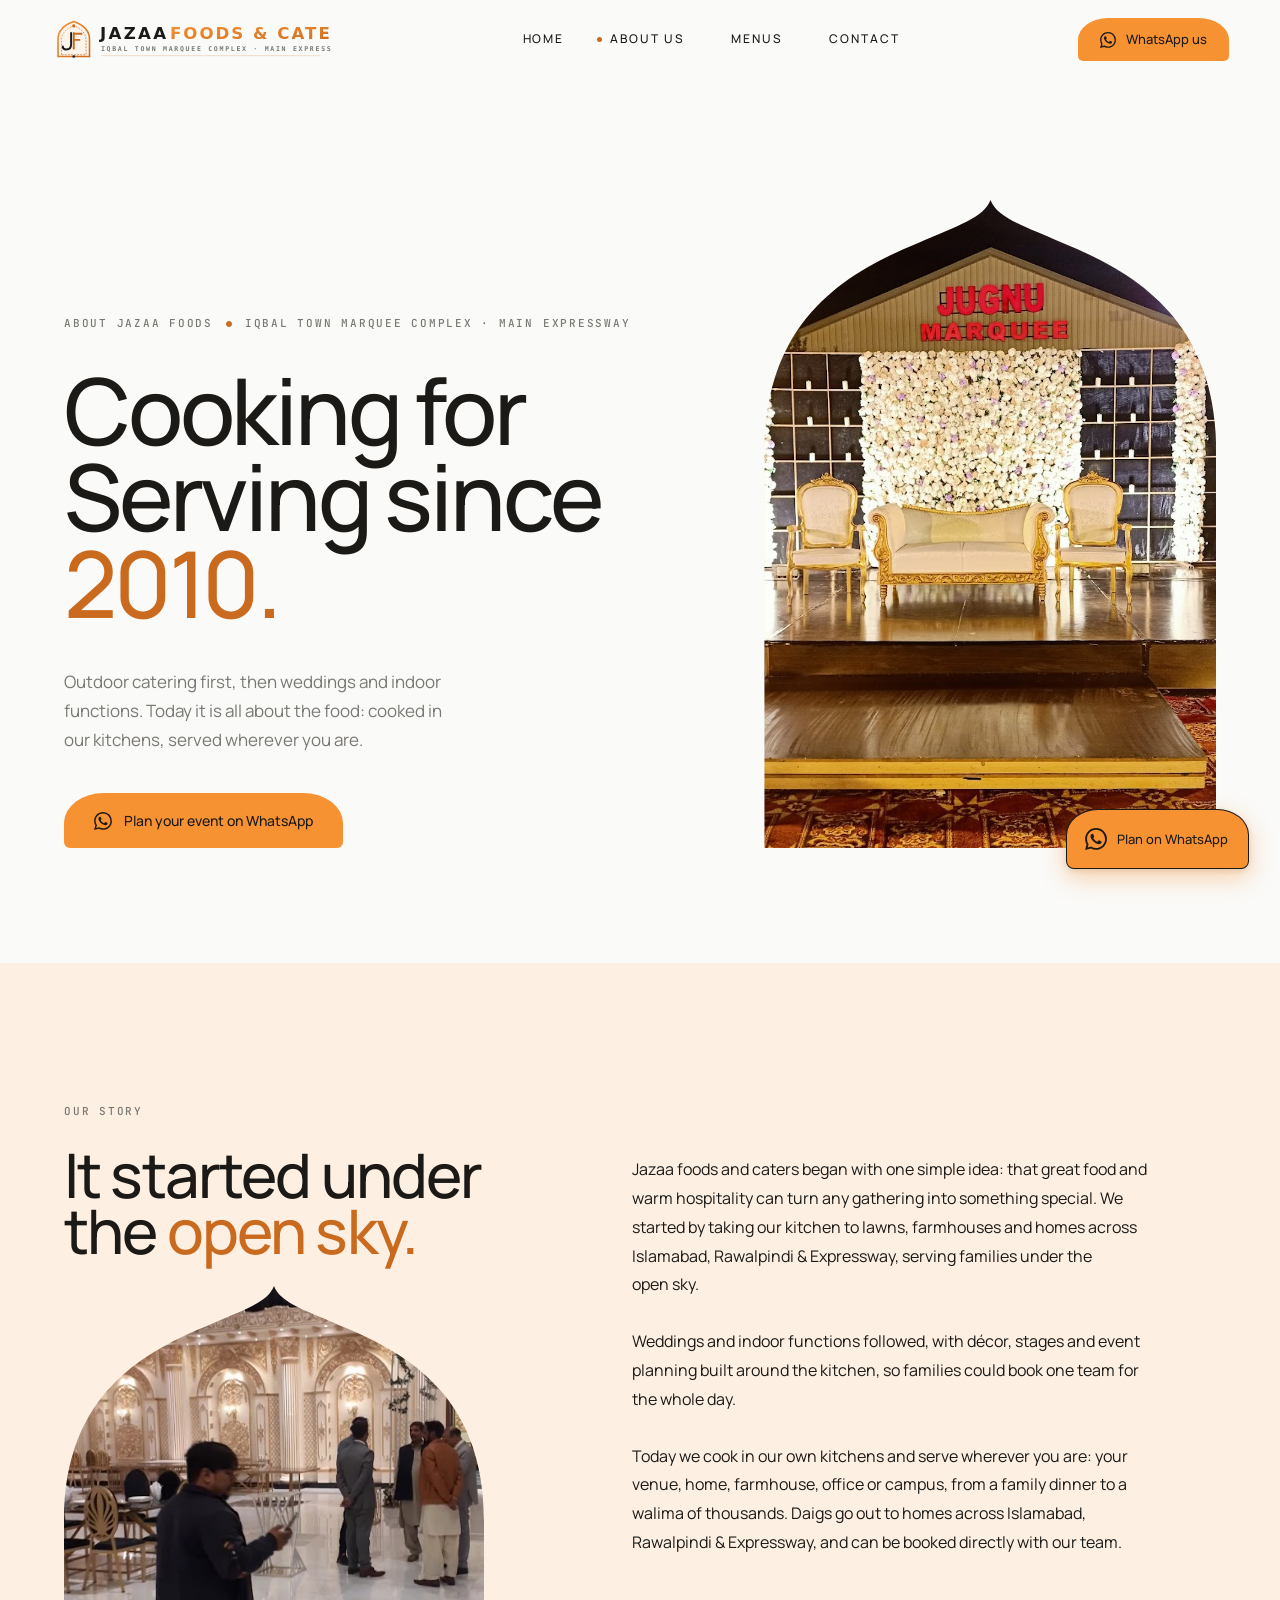
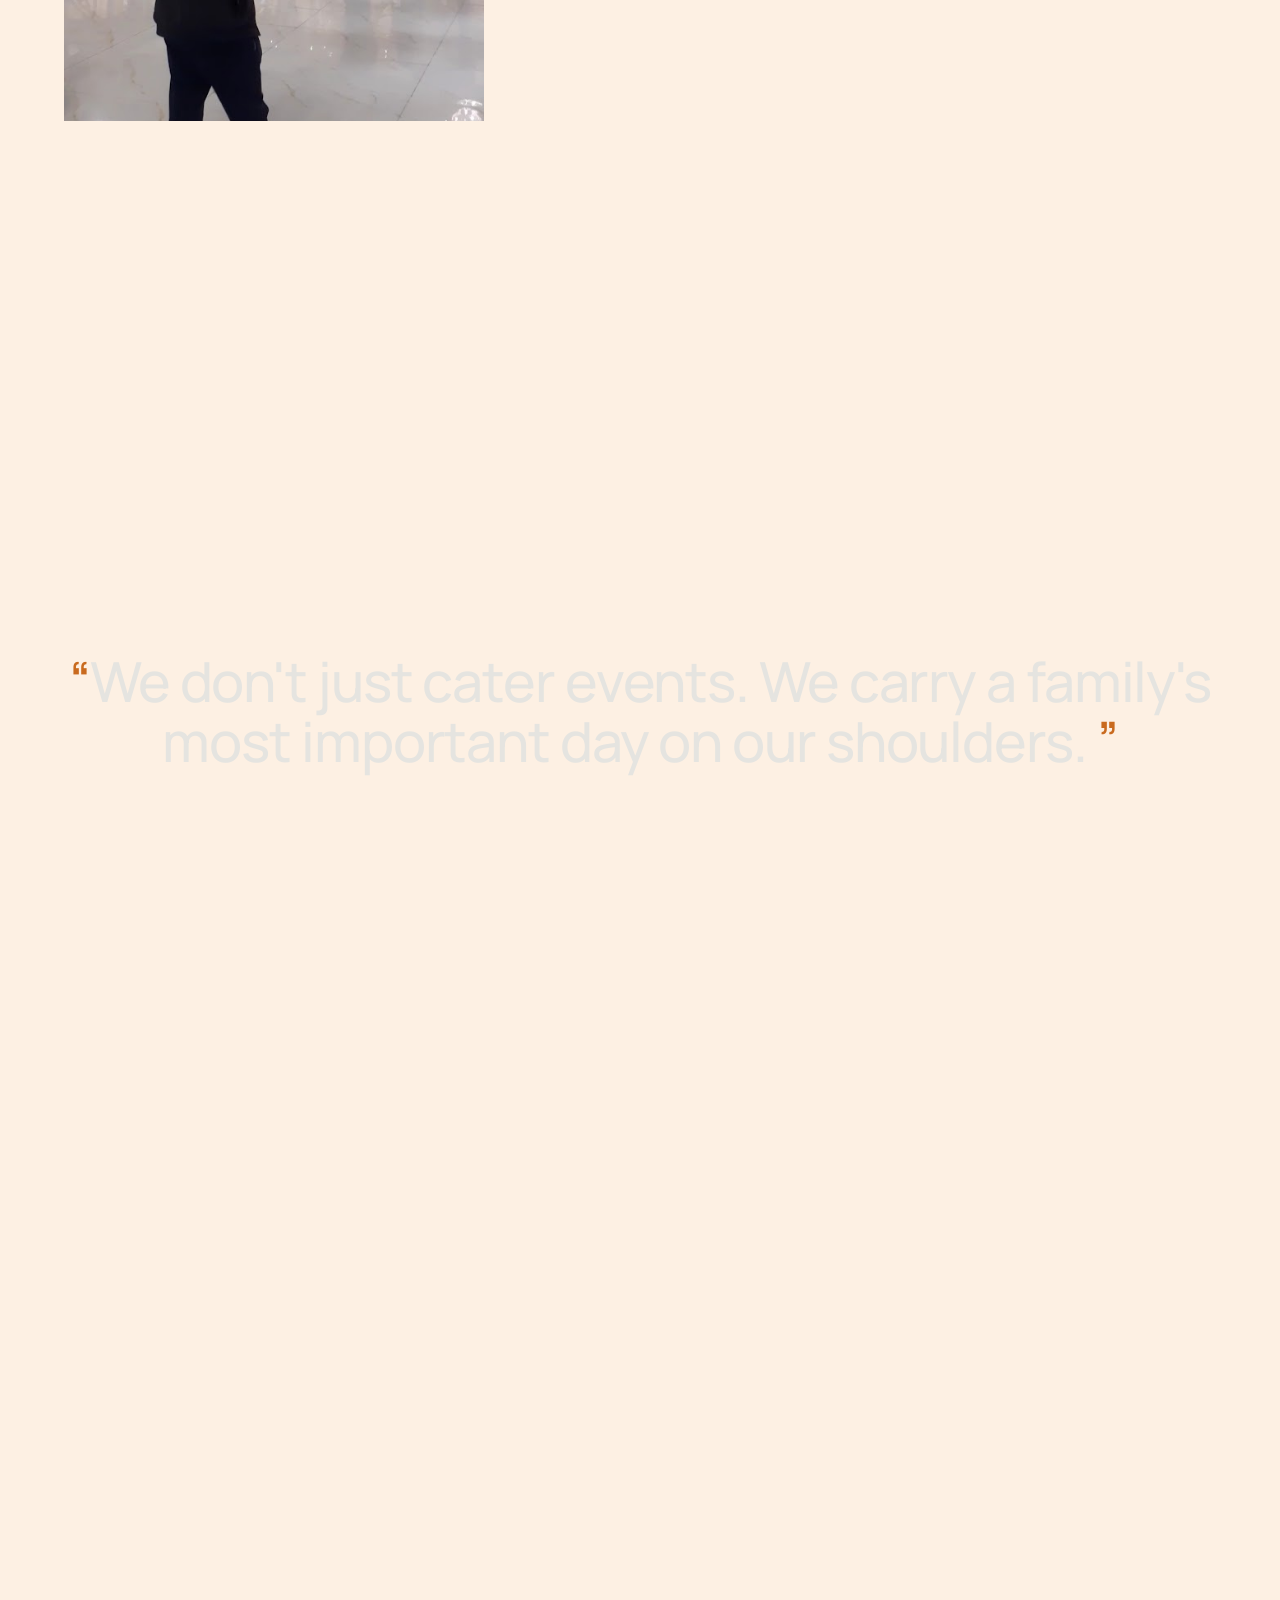
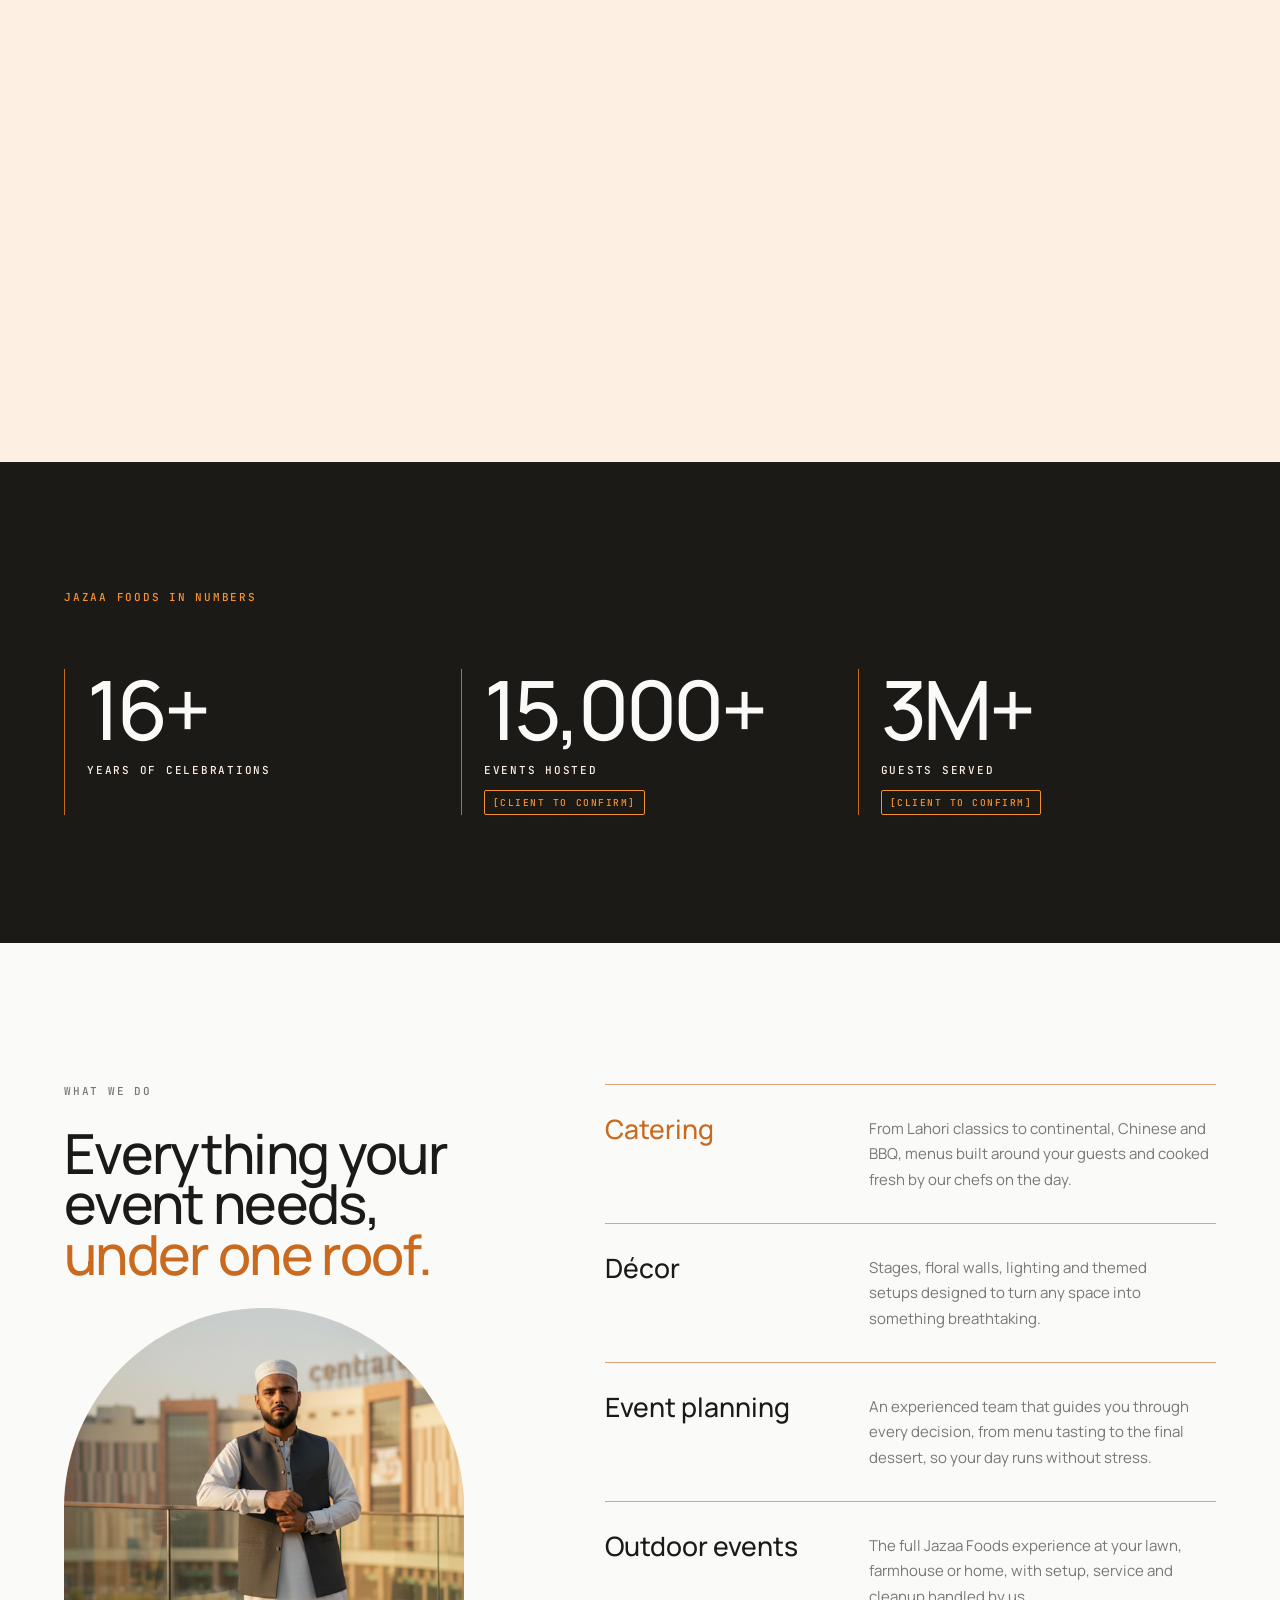
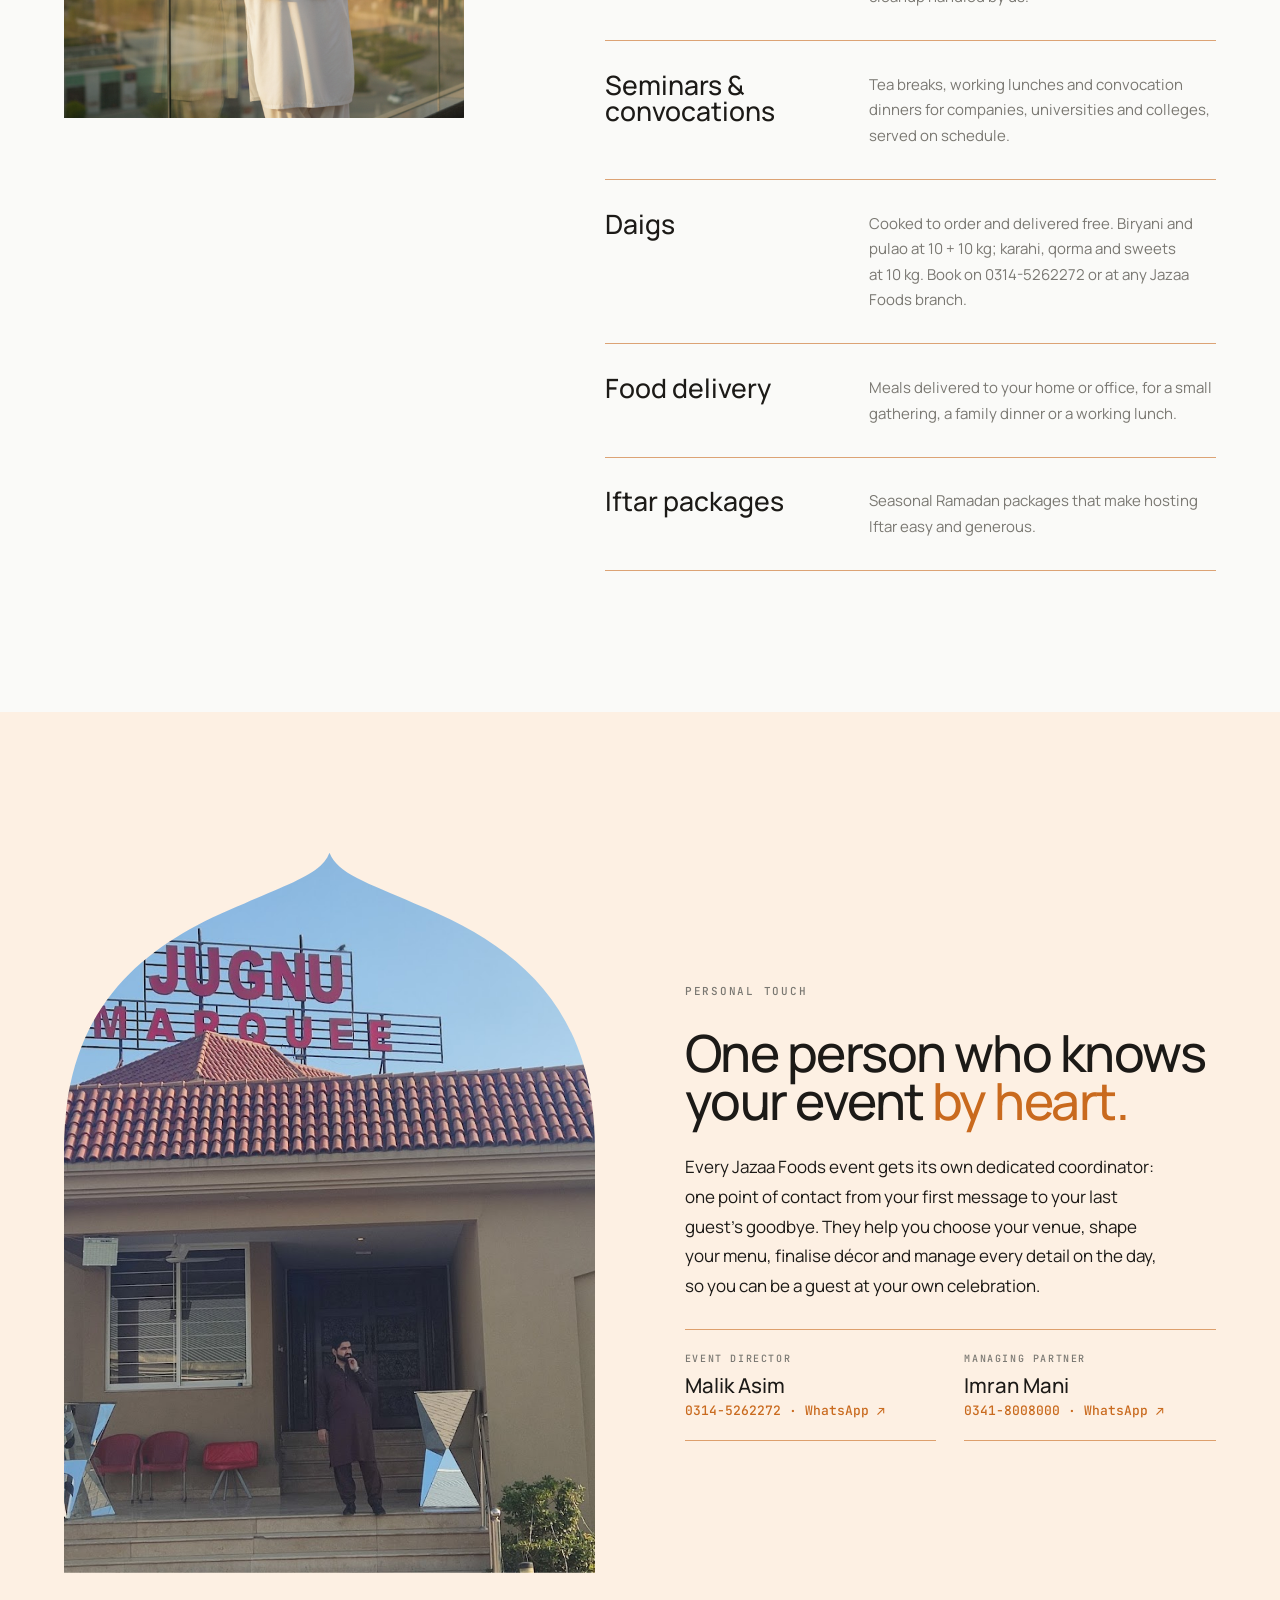
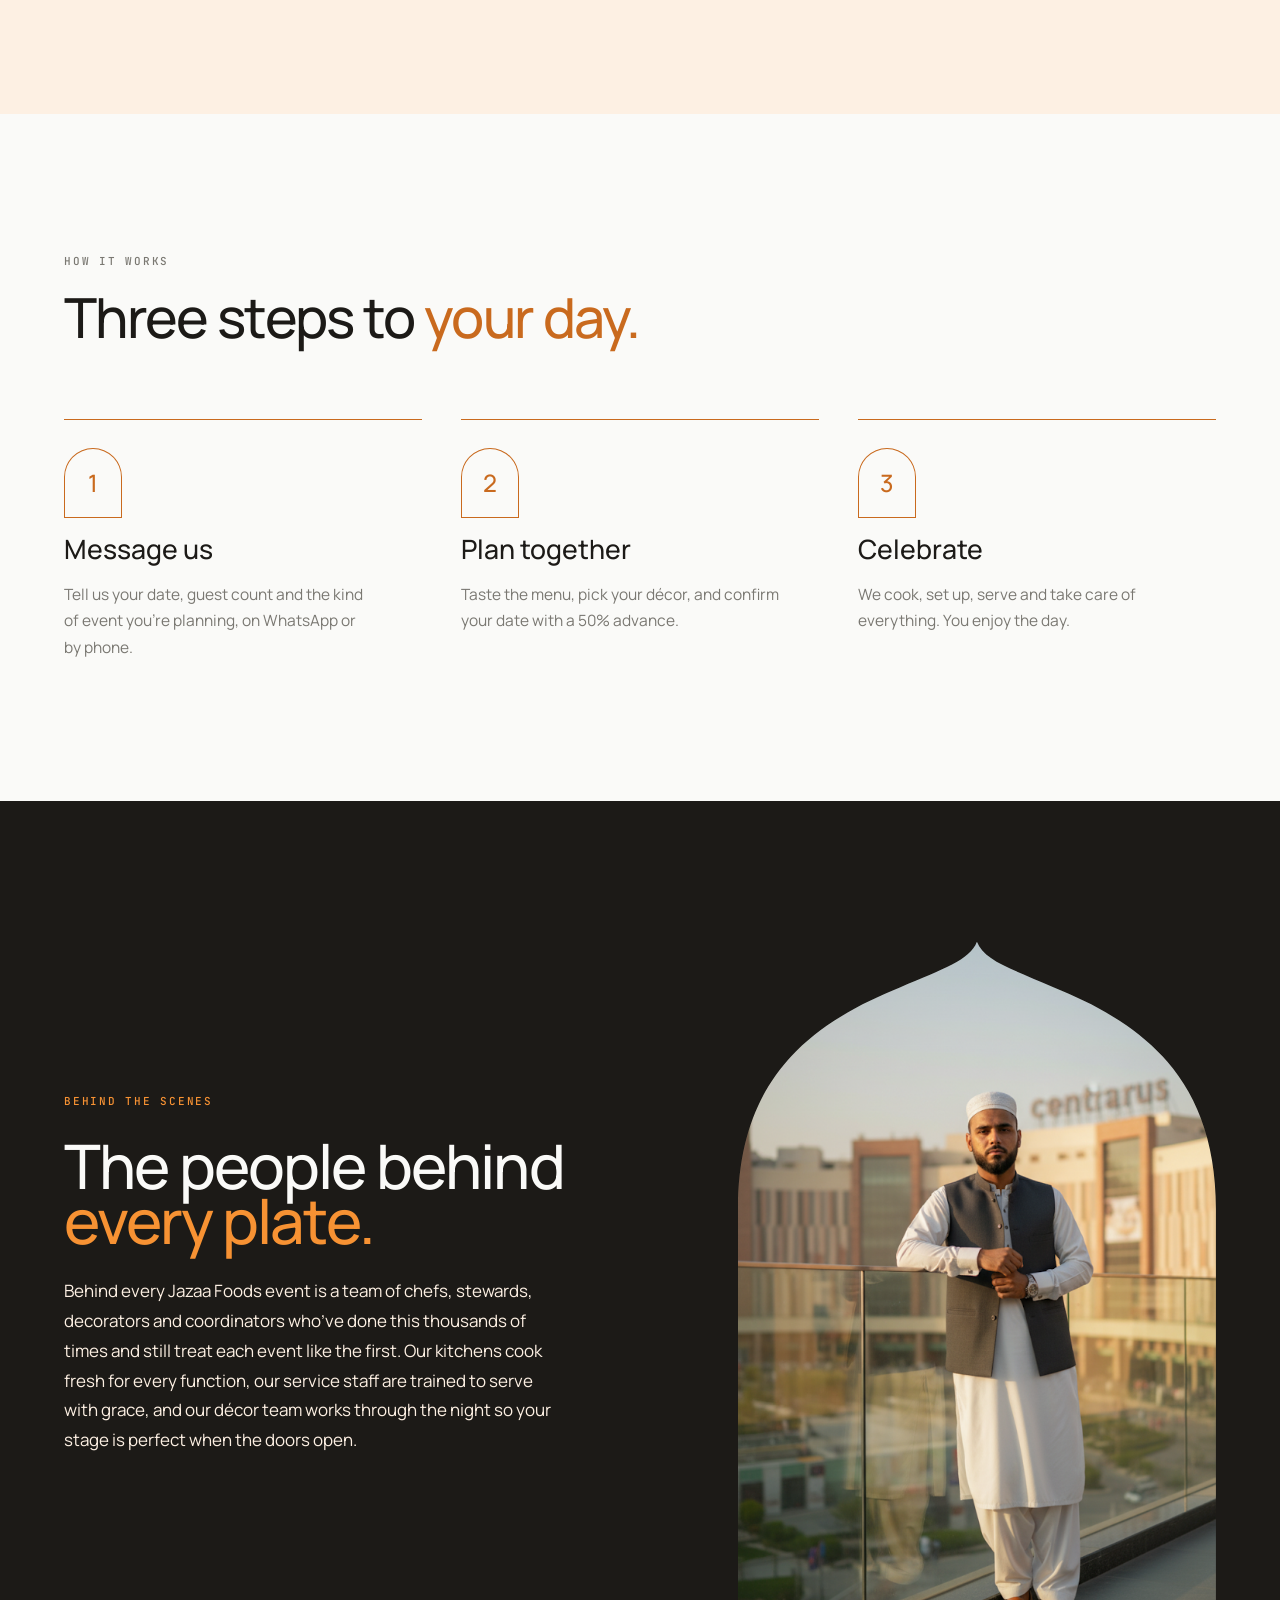
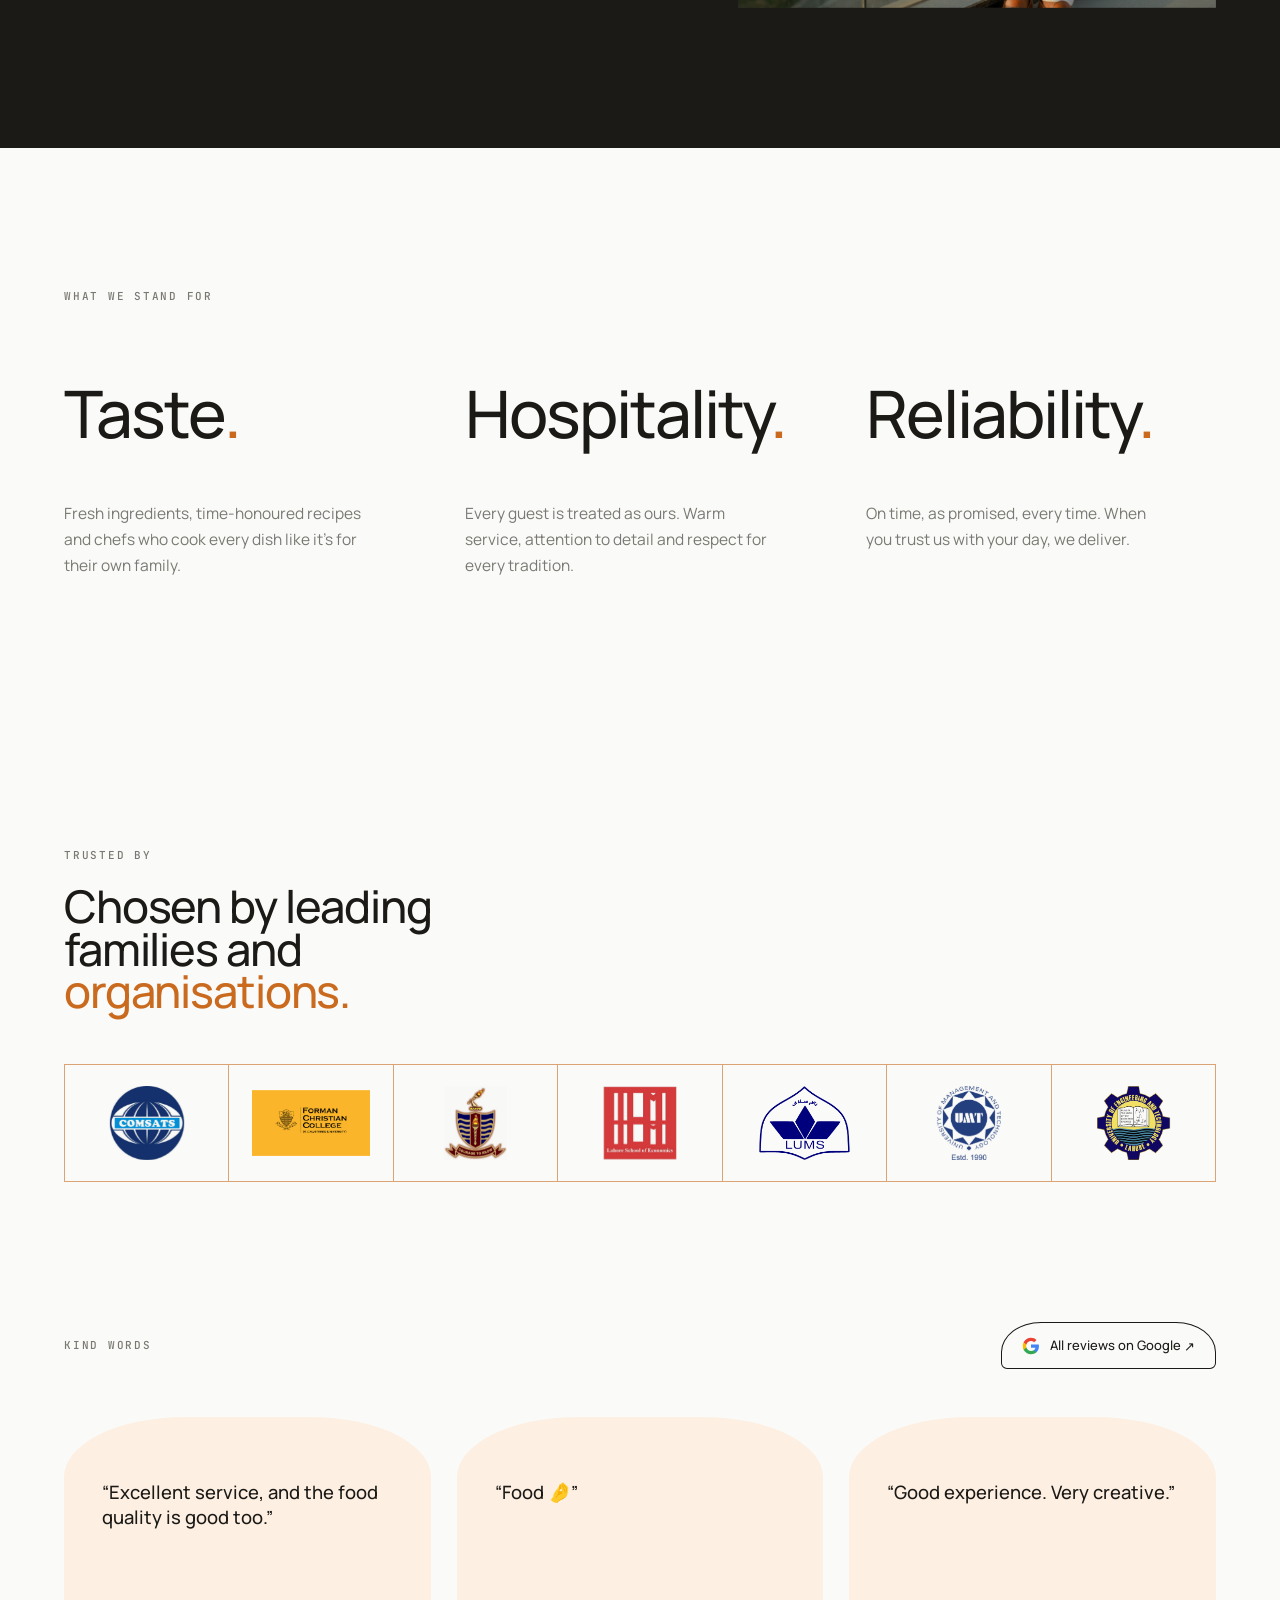
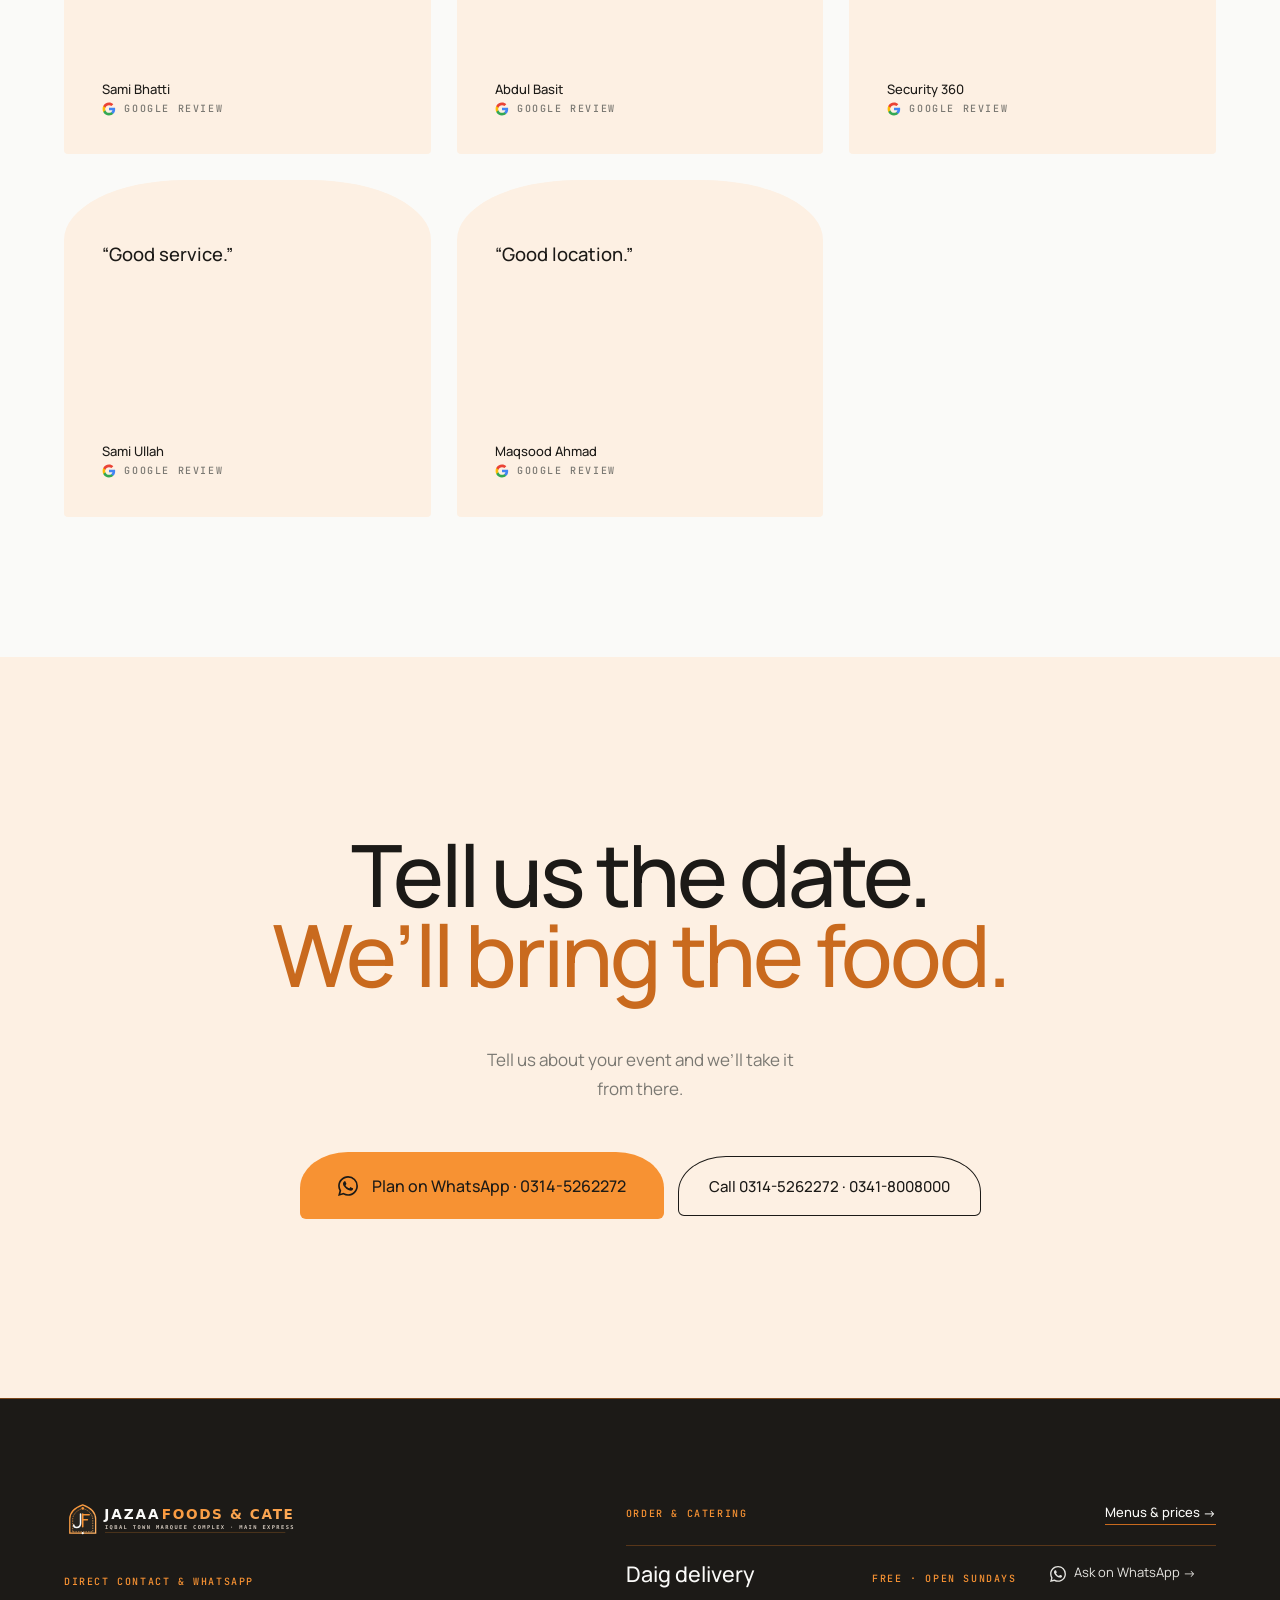
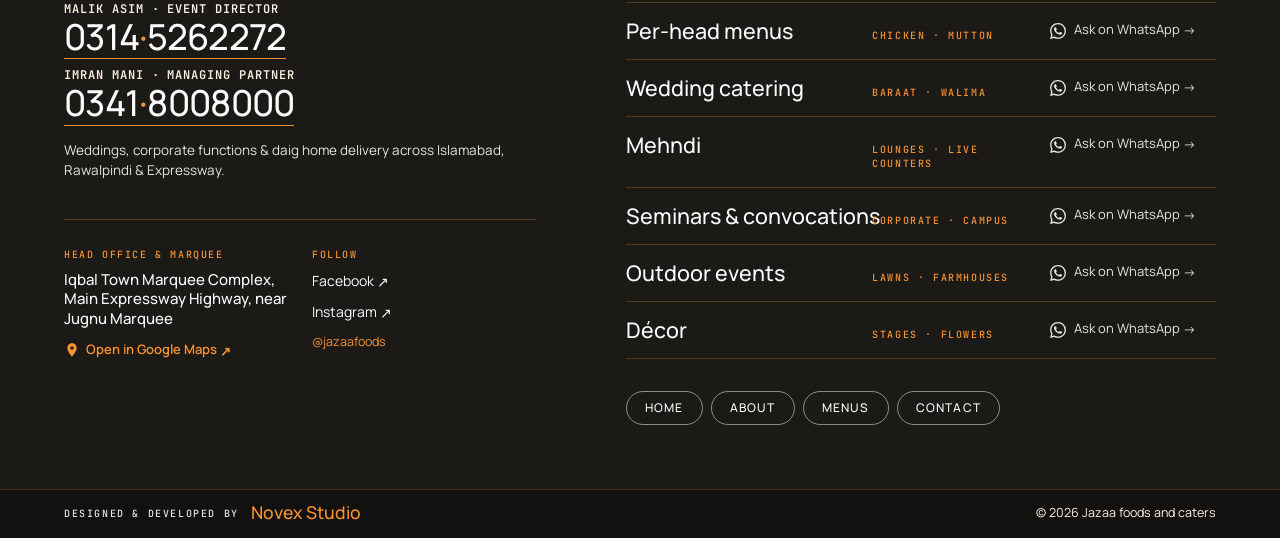
==== about.html @ a8f18c78 "Initial commit: Jazaa foods and caters website" ====
<!DOCTYPE html>
<html data-dpl-id="dpl_5tii1nGwJc1G5ZmaoY88KdDDXoXQ" lang="en"><head><meta charset="utf-8"/><meta content="width=device-width, initial-scale=1" name="viewport"/><link as="image" imagesizes="86px" imagesrcset="/_next/image?url=%2Fassets%2Flogo-trim.png&amp;w=32&amp;q=75&amp;dpl=dpl_5tii1nGwJc1G5ZmaoY88KdDDXoXQ 32w, /_next/image?url=%2Fassets%2Flogo-trim.png&amp;w=48&amp;q=75&amp;dpl=dpl_5tii1nGwJc1G5ZmaoY88KdDDXoXQ 48w, /_next/image?url=%2Fassets%2Flogo-trim.png&amp;w=64&amp;q=75&amp;dpl=dpl_5tii1nGwJc1G5ZmaoY88KdDDXoXQ 64w, /_next/image?url=%2Fassets%2Flogo-trim.png&amp;w=96&amp;q=75&amp;dpl=dpl_5tii1nGwJc1G5ZmaoY88KdDDXoXQ 96w, /_next/image?url=%2Fassets%2Flogo-trim.png&amp;w=128&amp;q=75&amp;dpl=dpl_5tii1nGwJc1G5ZmaoY88KdDDXoXQ 128w, /_next/image?url=%2Fassets%2Flogo-trim.png&amp;w=256&amp;q=75&amp;dpl=dpl_5tii1nGwJc1G5ZmaoY88KdDDXoXQ 256w, /_next/image?url=%2Fassets%2Flogo-trim.png&amp;w=384&amp;q=75&amp;dpl=dpl_5tii1nGwJc1G5ZmaoY88KdDDXoXQ 384w, /_next/image?url=%2Fassets%2Flogo-trim.png&amp;w=640&amp;q=75&amp;dpl=dpl_5tii1nGwJc1G5ZmaoY88KdDDXoXQ 640w, /_next/image?url=%2Fassets%2Flogo-trim.png&amp;w=750&amp;q=75&amp;dpl=dpl_5tii1nGwJc1G5ZmaoY88KdDDXoXQ 750w, /_next/image?url=%2Fassets%2Flogo-trim.png&amp;w=828&amp;q=75&amp;dpl=dpl_5tii1nGwJc1G5ZmaoY88KdDDXoXQ 828w, /_next/image?url=%2Fassets%2Flogo-trim.png&amp;w=1080&amp;q=75&amp;dpl=dpl_5tii1nGwJc1G5ZmaoY88KdDDXoXQ 1080w, /_next/image?url=%2Fassets%2Flogo-trim.png&amp;w=1200&amp;q=75&amp;dpl=dpl_5tii1nGwJc1G5ZmaoY88KdDDXoXQ 1200w, /_next/image?url=%2Fassets%2Flogo-trim.png&amp;w=1920&amp;q=75&amp;dpl=dpl_5tii1nGwJc1G5ZmaoY88KdDDXoXQ 1920w, /_next/image?url=%2Fassets%2Flogo-trim.png&amp;w=2048&amp;q=75&amp;dpl=dpl_5tii1nGwJc1G5ZmaoY88KdDDXoXQ 2048w, /_next/image?url=%2Fassets%2Flogo-trim.png&amp;w=3840&amp;q=75&amp;dpl=dpl_5tii1nGwJc1G5ZmaoY88KdDDXoXQ 3840w" rel="preload"/><link as="image" imagesizes="(max-width: 820px) 100vw, 40vw" imagesrcset="/_next/image?url=%2Fassets%2Fi%2Four-story.webp&amp;w=256&amp;q=75&amp;dpl=dpl_5tii1nGwJc1G5ZmaoY88KdDDXoXQ 256w, /_next/image?url=%2Fassets%2Fi%2Four-story.webp&amp;w=384&amp;q=75&amp;dpl=dpl_5tii1nGwJc1G5ZmaoY88KdDDXoXQ 384w, /_next/image?url=%2Fassets%2Fi%2Four-story.webp&amp;w=640&amp;q=75&amp;dpl=dpl_5tii1nGwJc1G5ZmaoY88KdDDXoXQ 640w, /_next/image?url=%2Fassets%2Fi%2Four-story.webp&amp;w=750&amp;q=75&amp;dpl=dpl_5tii1nGwJc1G5ZmaoY88KdDDXoXQ 750w, /_next/image?url=%2Fassets%2Fi%2Four-story.webp&amp;w=828&amp;q=75&amp;dpl=dpl_5tii1nGwJc1G5ZmaoY88KdDDXoXQ 828w, /_next/image?url=%2Fassets%2Fi%2Four-story.webp&amp;w=1080&amp;q=75&amp;dpl=dpl_5tii1nGwJc1G5ZmaoY88KdDDXoXQ 1080w, /_next/image?url=%2Fassets%2Fi%2Four-story.webp&amp;w=1200&amp;q=75&amp;dpl=dpl_5tii1nGwJc1G5ZmaoY88KdDDXoXQ 1200w, /_next/image?url=%2Fassets%2Fi%2Four-story.webp&amp;w=1920&amp;q=75&amp;dpl=dpl_5tii1nGwJc1G5ZmaoY88KdDDXoXQ 1920w, /_next/image?url=%2Fassets%2Fi%2Four-story.webp&amp;w=2048&amp;q=75&amp;dpl=dpl_5tii1nGwJc1G5ZmaoY88KdDDXoXQ 2048w, /_next/image?url=%2Fassets%2Fi%2Four-story.webp&amp;w=3840&amp;q=75&amp;dpl=dpl_5tii1nGwJc1G5ZmaoY88KdDDXoXQ 3840w" rel="preload"/><link as="style" href="https://fonts.googleapis.com/css2?family=Manrope:wght@300;400;500;600;700&amp;family=JetBrains+Mono:wght@500&amp;display=swap" rel="preload"/><title>About Jazaa foods and caters | Wedding, Birthday &amp; Corporate Catering Since 2010</title><meta content="Since 2010, Jazaa foods and caters has served weddings, corporate dinners, birthday parties and celebrations with fine Pakistani foods, Chinese live stalls, elegant décor and turnkey event planning across Islamabad, Rawalpindi &amp; Expressway." name="description"/><link href="https://jazaafoods.com/about" rel="canonical"/><meta content="About Jazaa foods and caters" property="og:title"/><meta content="Since 2010, Jazaa foods and caters has served weddings, corporate dinners, birthday parties and celebrations with fine Pakistani foods, Chinese live stalls, elegant décor and turnkey event planning across Islamabad, Rawalpindi &amp; Expressway." property="og:description"/><meta content="https://jazaafoods.com/about" property="og:url"/><meta content="https://jazaafoods.com/assets/i/our-story.webp" property="og:image"/><meta content="summary_large_image" name="twitter:card"/><meta content="About Jazaa foods and caters" name="twitter:title"/><meta content="Since 2010, Jazaa foods and caters has served weddings, corporate dinners, birthday parties and celebrations with fine Pakistani foods, Chinese live stalls, elegant décor and turnkey event planning across Islamabad, Rawalpindi &amp; Expressway." name="twitter:description"/><meta content="https://jazaafoods.com/assets/i/our-story.webp" name="twitter:image"/><link href="assets/jazaa-favicon.svg" rel="icon" sizes="512x512" type="image/png"/><link href="assets/jazaa-favicon.svg" rel="apple-touch-icon" sizes="512x512" type="image/png"/><link href="https://fonts.googleapis.com" rel="preconnect"/><link crossorigin="" href="https://fonts.gstatic.com" rel="preconnect"/><link href="https://fonts.googleapis.com/css2?family=Manrope:wght@300;400;500;600;700&amp;family=JetBrains+Mono:wght@500&amp;display=swap" rel="stylesheet"/><link href="style.css" rel="stylesheet"/><style>
            /* Navigation Mobile Overlay */
            #mobile-menu {
                display: none;
                position: fixed;
                top: 78px;
                left: 0;
                right: 0;
                bottom: 0;
                background: #FAFAF8;
                z-index: 899;
                padding: 32px clamp(20px, 5vw, 60px);
                flex-direction: column;
                justify-content: space-between;
                overflow-y: auto;
                border-top: 1px solid rgba(201,106,30,.25);
            }
            #mobile-menu.is-active {
                display: flex !important;
            }
            /* Review transition */
            figure[data-fade-item] {
                transition: opacity 0.5s ease-in-out;
            }
            /* Form control styling */
            .inquiry-input {
                width: 100%;
                box-sizing: border-box;
                padding: 14px 16px;
                background: #FFFFFF;
                border: 1px solid rgba(201, 106, 30, 0.4);
                border-radius: 4px;
                font-family: 'Manrope', sans-serif;
                font-size: 15px;
                color: #1C1A17;
                outline: none;
                transition: border-color 0.2s ease, box-shadow 0.2s ease;
            }
            .inquiry-input:focus {
                border-color: #C96A1E;
                box-shadow: 0 0 0 3px rgba(201, 106, 30, 0.15);
            }
            /* Tab transition */
            .menu-tab-pane {
                animation: fadeIn 0.35s cubic-bezier(.2,.7,.2,1);
            }
            @keyframes fadeIn {
                from { opacity: 0; transform: translateY(6px); }
                to { opacity: 1; transform: translateY(0); }
            }
        </style></head><body><div hidden=""><!--$--><!--/$--></div>
<div id="mobile-menu" aria-label="Mobile Navigation" role="dialog" aria-modal="true">
    <!-- Drawer Top Bar -->
    <div style="display:flex;align-items:center;justify-content:space-between;padding-bottom:18px;border-bottom:1px solid rgba(201,106,30,.25)">
        <a href="index.html" style="display:flex;align-items:center">
            <img alt="Jazaa foods and caters" src="assets/jazaa-logo-dark.svg" style="height:28px;width:auto;display:block" />
        </a>
        <button type="button" aria-label="Close menu" id="mobile-menu-close" style="width:38px;height:38px;border:1px solid rgba(201,106,30,.5);background:transparent;border-radius:50%;cursor:pointer;display:flex;align-items:center;justify-content:center;font-size:22px;color:#1C1A17;line-height:1;padding:0">
            &times;
        </button>
    </div>

    <!-- Main Navigation Links -->
    <nav style="display:flex;flex-direction:column;gap:4px;padding:22px 0 16px;">
        <a href="index.html" style="display:flex;align-items:center;justify-content:space-between;font:500 20px/1.3 Manrope,sans-serif;color:#1C1A17;text-decoration:none;padding:12px 0;border-bottom:1px solid rgba(201,106,30,.15)">
            <span style="display:flex;align-items:center;gap:12px">
                <span style="font:600 11px/1 'JetBrains Mono',monospace;color:#C96A1E">01</span>
                <span>Home</span>
            </span>
            <span style="font-size:16px;color:#C96A1E">→</span>
        </a>
        <a href="menus.html" style="display:flex;align-items:center;justify-content:space-between;font:500 20px/1.3 Manrope,sans-serif;color:#1C1A17;text-decoration:none;padding:12px 0;border-bottom:1px solid rgba(201,106,30,.15)">
            <span style="display:flex;align-items:center;gap:12px">
                <span style="font:600 11px/1 'JetBrains Mono',monospace;color:#C96A1E">02</span>
                <span>Menus &amp; Prices</span>
            </span>
            <span style="font-size:16px;color:#C96A1E">→</span>
        </a>
        <a href="about.html" style="display:flex;align-items:center;justify-content:space-between;font:500 20px/1.3 Manrope,sans-serif;color:#1C1A17;text-decoration:none;padding:12px 0;border-bottom:1px solid rgba(201,106,30,.15)">
            <span style="display:flex;align-items:center;gap:12px">
                <span style="font:600 11px/1 'JetBrains Mono',monospace;color:#C96A1E">03</span>
                <span>About Us</span>
            </span>
            <span style="font-size:16px;color:#C96A1E">→</span>
        </a>
        <a href="contact.html" style="display:flex;align-items:center;justify-content:space-between;font:500 20px/1.3 Manrope,sans-serif;color:#1C1A17;text-decoration:none;padding:12px 0;border-bottom:1px solid rgba(201,106,30,.15)">
            <span style="display:flex;align-items:center;gap:12px">
                <span style="font:600 11px/1 'JetBrains Mono',monospace;color:#C96A1E">04</span>
                <span>Contact &amp; Location</span>
            </span>
            <span style="font-size:16px;color:#C96A1E">→</span>
        </a>
    </nav>

    <!-- Quick Direct Booking Cards -->
    <div style="display:flex;flex-direction:column;gap:10px;padding-top:16px;border-top:1px solid rgba(201,106,30,.25);margin-top:auto">
        <span style="font:600 10.5px/1.4 'JetBrains Mono',monospace;letter-spacing:0.16em;text-transform:uppercase;color:#C96A1E;">Direct Contacts</span>
        <a class="btn" href="https://wa.me/923145262272?text=Hi%20Jazaa%20Foods%2C%20I'd%20like%20to%20plan%20an%20event." rel="noopener" style="padding:13px 18px;background:#F79233;color:#1C1A17;font:600 13px/1 Manrope,sans-serif;display:flex;align-items:center;justify-content:center;gap:10px;border-radius:24px 24px 6px 6px;text-decoration:none" target="_blank">
            <svg aria-hidden="true" height="17" viewBox="0 0 24 24" width="17" fill="currentColor"><path d="M17.472 14.382c-.297-.149-1.758-.867-2.03-.967-.273-.099-.471-.148-.67.15-.197.297-.767.966-.94 1.164-.173.199-.347.223-.644.075-.297-.15-1.255-.463-2.39-1.475-.883-.788-1.48-1.761-1.653-2.059-.173-.297-.018-.458.13-.606.134-.133.298-.347.446-.52.149-.174.198-.298.298-.497.099-.198.05-.371-.025-.52-.075-.149-.669-1.612-.916-2.207-.242-.579-.487-.5-.669-.51-.173-.008-.371-.01-.57-.01-.198 0-.52.074-.792.372-.272.297-1.04 1.016-1.04 2.479 0 1.462 1.065 2.875 1.213 3.074.149.198 2.096 3.2 5.077 4.487.709.306 1.262.489 1.694.625.712.227 1.36.195 1.871.118.571-.085 1.758-.719 2.006-1.413.248-.694.248-1.289.173-1.413-.074-.124-.272-.198-.57-.347m-5.421 7.403h-.004a9.87 9.87 0 01-5.031-1.378l-.361-.214-3.741.982.998-3.648-.235-.374a9.86 9.86 0 01-1.51-5.26c.001-5.45 4.436-9.884 9.888-9.884 2.64 0 5.122 1.03 6.988 2.898a9.825 9.825 0 012.893 6.994c-.003 5.45-4.437 9.884-9.885 9.884m8.413-18.297A11.815 11.815 0 0012.05 0C5.495 0 .16 5.335.157 11.892c0 2.096.547 4.142 1.588 5.945L.057 24l6.305-1.654a11.882 11.882 0 005.683 1.448h.005c6.554 0 11.89-5.335 11.893-11.893a11.821 11.821 0 00-3.48-8.413z"/></svg>
            <span>WhatsApp Malik Asim: 0314-5262272</span>
        </a>
        <a class="btn btn-outline" href="tel:+923418008000" style="padding:12px 18px;border:1px solid #1C1A17;color:#1C1A17;font:600 13px/1 Manrope,sans-serif;display:flex;align-items:center;justify-content:center;gap:10px;border-radius:24px 24px 6px 6px;text-decoration:none">
            <span>📞 Call Imran Mani: 0341-8008000</span>
        </a>
        <a href="mailto:Malik04asim@gmail.com" style="display:flex;align-items:center;justify-content:center;gap:8px;font:600 13px/1.4 Manrope,sans-serif;color:#1C1A17;text-decoration:none;padding:6px 0;border-bottom:1px dashed rgba(201,106,30,.3)">✉ Malik04asim@gmail.com</a>
        <a href="https://www.google.com/maps/place/Jugnu+Marquee+%26+Event+Lawn/@33.6472208,73.109174" target="_blank" rel="noopener" style="display:flex;align-items:center;justify-content:center;gap:6px;font:500 12px/1.4 Manrope,sans-serif;color:#C96A1E;text-decoration:none;padding:4px 0">
            <span>📍 Iqbal Town Marquee Complex, Main Expressway ↗</span>
        </a>
    </div>
</div>
<div data-cover="" style="position:fixed;inset:0;background:#FDF0E3;z-index:9790;animation:gmcover .4s ease 1.8s forwards"></div><header data-nav="" style="position:fixed;top:0;left:0;right:0;z-index:900;background:#FAFAF8;border-bottom:1px solid transparent;transition:transform .7s cubic-bezier(.2,.7,.2,1), border-color .4s ease"><div class="nav-inner" style="max-width:1560px;margin:0 auto;padding:0 clamp(20px,4vw,56px);height:78px;display:flex;align-items:center;justify-content:space-between;gap:24px"><a aria-label="Jazaa foods and caters home" data-label="Home" href="index.html" style="display:block;flex:none"><img alt="Jazaa foods and caters" decoding="async" height="356" src="assets/jazaa-logo-dark.svg" style="height:42px;width:auto;display:block" style="color:transparent;height:38px;width:auto;display:block" width="800"/></a><nav data-tablet="display:none" style="display:flex;align-items:center;gap:clamp(20px,2.6vw,40px)"><a class="lnk" data-label="Home" href="index.html" style="display:flex;align-items:center;gap:8px;font:500 12px/1 Manrope,sans-serif;letter-spacing:.16em;text-transform:uppercase;padding:8px 0"><span style="width:5px;height:5px;border-radius:50%;background:#C96A1E;opacity:0"></span><span>Home</span></a><a class="lnk" data-label="About us" href="about.html" style="display:flex;align-items:center;gap:8px;font:500 12px/1 Manrope,sans-serif;letter-spacing:.16em;text-transform:uppercase;padding:8px 0"><span style="width:5px;height:5px;border-radius:50%;background:#C96A1E;opacity:1"></span><span>About us</span></a><a class="lnk" data-label="Menus" href="menus.html" style="display:flex;align-items:center;gap:8px;font:500 12px/1 Manrope,sans-serif;letter-spacing:.16em;text-transform:uppercase;padding:8px 0"><span style="width:5px;height:5px;border-radius:50%;background:#C96A1E;opacity:0"></span><span>Menus</span></a><a class="lnk" data-label="Contact" href="contact.html" style="display:flex;align-items:center;gap:8px;font:500 12px/1 Manrope,sans-serif;letter-spacing:.16em;text-transform:uppercase;padding:8px 0"><span style="width:5px;height:5px;border-radius:50%;background:#C96A1E;opacity:0"></span><span>Contact</span></a></nav><div class="header-actions" style="display:flex;align-items:center;gap:12px"><a class="btn header-wa-btn" data-fill="" href="https://wa.me/923145262272?text=Hi%20Jazaa%20Foods%2C%20I'm%20on%20your%20About%20us%20page%20and%20would%20like%20to%20plan%20an%20event." rel="noopener" style="gap:10px;padding:14px 22px 13px;background:#F79233;white-space:nowrap;font:500 13px/1 Manrope,sans-serif;border-radius:30px 30px 5px 5px / 22px 22px 5px 5px" target="_blank"><svg aria-hidden="true" height="16" style="flex:none;display:block" viewbox="0 0 24 24" width="16"><path d="M17.472 14.382c-.297-.149-1.758-.867-2.03-.967-.273-.099-.471-.148-.67.15-.197.297-.767.966-.94 1.164-.173.199-.347.223-.644.075-.297-.15-1.255-.463-2.39-1.475-.883-.788-1.48-1.761-1.653-2.059-.173-.297-.018-.458.13-.606.134-.133.298-.347.446-.52.149-.174.198-.298.298-.497.099-.198.05-.371-.025-.52-.075-.149-.669-1.612-.916-2.207-.242-.579-.487-.5-.669-.51-.173-.008-.371-.01-.57-.01-.198 0-.52.074-.792.372-.272.297-1.04 1.016-1.04 2.479 0 1.462 1.065 2.875 1.213 3.074.149.198 2.096 3.2 5.077 4.487.709.306 1.262.489 1.694.625.712.227 1.36.195 1.871.118.571-.085 1.758-.719 2.006-1.413.248-.694.248-1.289.173-1.413-.074-.124-.272-.198-.57-.347m-5.421 7.403h-.004a9.87 9.87 0 01-5.031-1.378l-.361-.214-3.741.982.998-3.648-.235-.374a9.86 9.86 0 01-1.51-5.26c.001-5.45 4.436-9.884 9.888-9.884 2.64 0 5.122 1.03 6.988 2.898a9.825 9.825 0 012.893 6.994c-.003 5.45-4.437 9.884-9.885 9.884m8.413-18.297A11.815 11.815 0 0012.05 0C5.495 0 .16 5.335.157 11.892c0 2.096.547 4.142 1.588 5.945L.057 24l6.305-1.654a11.882 11.882 0 005.683 1.448h.005c6.554 0 11.89-5.335 11.893-11.893a11.821 11.821 0 00-3.48-8.413z" fill="currentColor"></path></svg><span data-mobile="display:none">WhatsApp us</span></a><button aria-label="Open menu" data-tablet="display:flex" style="width:48px;height:48px;border:1px solid rgba(201,106,30,.6);background:transparent;border-radius:24px 24px 4px 4px;cursor:pointer;display:none;flex-direction:column;align-items:center;justify-content:center;gap:6px;padding:0" type="button"><span style="width:18px;height:1px;background:#1C1A17;display:block"></span><span style="width:12px;height:1px;background:#1C1A17;display:block"></span></button></div></div></header><main><section data-screen-label="01 About hero" data-wa="your story" style="position:relative;background:#FAFAF8;padding:clamp(130px,16vw,200px) 0 clamp(80px,9vw,140px);overflow:hidden"><div data-mobile="display:none" data-orn="jaali" style="position:absolute;right:clamp(12px,2vw,28px);top:96px;width:clamp(70px,8vw,120px);height:clamp(70px,8vw,120px);transform:scaleX(-1)"></div><div class="wrap" data-mobile="grid-template-columns:1fr" style="display:grid;grid-template-columns:minmax(0,1.15fr) minmax(0,.85fr);gap:clamp(40px,7vw,120px);align-items:end"><div style="display:flex;flex-direction:column;gap:clamp(24px,3vw,40px)"><div class="eyebrow"><span>About Jazaa Foods</span><span class="dot"></span><span>Iqbal Town Marquee Complex · Main Expressway</span></div><h1 class="h-display" style="font-size:clamp(48px,7.2vw,134.4px);line-height:0.88;letter-spacing:-.035em"><span class="line-mask"><span data-rise="" style="display:block">Cooking for</span></span><span class="line-mask"><span data-delay="120" data-rise="" style="display:block">Serving since</span></span><span class="line-mask"><span data-delay="240" data-rise="" style="display:block"><em>2010.</em></span></span></h1><p data-reveal="" style="margin:0;font:400 17px/1.75 Manrope,sans-serif;text-wrap:pretty;line-height:1.7;max-width:40ch;color:#7A7872">Outdoor catering first, then weddings and indoor functions. Today it is all about the food: cooked in our kitchens, served wherever you are.</p><a class="btn btn-primary" data-fill="" data-reveal="" href="https://wa.me/923145262272?text=Hi%20Jazaa%20Foods%2C%20I'd%20like%20to%20plan%20an%20event.%20(From%20your%20About%20page)%0ADate%3A%0AGuests%3A" rel="noopener" style="align-self:flex-start" target="_blank"><svg aria-hidden="true" height="18" style="flex:none;display:block" viewbox="0 0 24 24" width="18"><path d="M17.472 14.382c-.297-.149-1.758-.867-2.03-.967-.273-.099-.471-.148-.67.15-.197.297-.767.966-.94 1.164-.173.199-.347.223-.644.075-.297-.15-1.255-.463-2.39-1.475-.883-.788-1.48-1.761-1.653-2.059-.173-.297-.018-.458.13-.606.134-.133.298-.347.446-.52.149-.174.198-.298.298-.497.099-.198.05-.371-.025-.52-.075-.149-.669-1.612-.916-2.207-.242-.579-.487-.5-.669-.51-.173-.008-.371-.01-.57-.01-.198 0-.52.074-.792.372-.272.297-1.04 1.016-1.04 2.479 0 1.462 1.065 2.875 1.213 3.074.149.198 2.096 3.2 5.077 4.487.709.306 1.262.489 1.694.625.712.227 1.36.195 1.871.118.571-.085 1.758-.719 2.006-1.413.248-.694.248-1.289.173-1.413-.074-.124-.272-.198-.57-.347m-5.421 7.403h-.004a9.87 9.87 0 01-5.031-1.378l-.361-.214-3.741.982.998-3.648-.235-.374a9.86 9.86 0 01-1.51-5.26c.001-5.45 4.436-9.884 9.888-9.884 2.64 0 5.122 1.03 6.988 2.898a9.825 9.825 0 012.893 6.994c-.003 5.45-4.437 9.884-9.885 9.884m8.413-18.297A11.815 11.815 0 0012.05 0C5.495 0 .16 5.335.157 11.892c0 2.096.547 4.142 1.588 5.945L.057 24l6.305-1.654a11.882 11.882 0 005.683 1.448h.005c6.554 0 11.89-5.335 11.893-11.893a11.821 11.821 0 00-3.48-8.413z" fill="currentColor"></path></svg><span>Plan your event on WhatsApp</span></a></div><div style="position:relative"><div aria-hidden="true" data-orn="archline" style="position:absolute;inset:-14px;pointer-events:none;z-index:0"></div><div data-arch="reveal" data-mobile="height:118vw" style="position:relative;height:min(72vh,720px);overflow:hidden;border-radius:999px 999px 0 0;background:#FDF0E3"><img alt="Jugnu Marquee & Event Lawn grand celebration set-up" decoding="async" src="assets/i/our-story.webp" style="position:absolute;height:100%;width:100%;left:0;top:0;right:0;bottom:0;object-fit:cover;color:transparent"/></div></div></div></section><section data-screen-label="02 Our story" data-wa="your story" id="story" style="background:#FDF0E3;padding:clamp(100px,11vw,170px) 0"><div class="wrap" data-mobile="grid-template-columns:1fr" style="display:grid;grid-template-columns:minmax(0,.9fr) minmax(0,1.1fr);gap:clamp(40px,7vw,130px);align-items:start"><div data-mobile="position:relative;top:0" style="position:sticky;top:120px;display:flex;flex-direction:column;gap:28px"><div class="eyebrow"><span>Our story</span></div><h2 class="h-display" style="font-size:clamp(40px,4.8vw,86.4px);line-height:0.9;letter-spacing:-.03em">It started under the <em>open sky.</em></h2><div data-arch="reveal" data-mobile="height:100vw" style="position:relative;height:clamp(300px,34vw,480px);overflow:hidden;border-radius:999px 999px 0 0;background:#FDF0E3;max-width:420px"><img alt="Jugnu Marquee & Event Lawn outdoor evening catering" decoding="async" loading="lazy" src="assets/i/p14.jpg" style="position:absolute;height:100%;width:100%;left:0;top:0;right:0;bottom:0;object-fit:cover;color:transparent"/></div></div><div style="display:flex;flex-direction:column;gap:28px;padding-top:clamp(0px,4vw,60px)"><p data-reveal="" style="margin:0;max-width:52ch;font:400 clamp(16px,1.25vw,18px)/1.8 Manrope,sans-serif;color:#1C1A17;text-wrap:pretty">Jazaa foods and caters began with one simple idea: that great food and warm hospitality can turn any gathering into something special. We started by taking our kitchen to lawns, farmhouses and homes across Islamabad, Rawalpindi &amp; Expressway, serving families under the open sky.</p><p data-reveal="" style="margin:0;max-width:52ch;font:400 clamp(16px,1.25vw,18px)/1.8 Manrope,sans-serif;color:#1C1A17;text-wrap:pretty">Weddings and indoor functions followed, with décor, stages and event planning built around the kitchen, so families could book one team for the whole day.</p><p data-reveal="" style="margin:0;max-width:52ch;font:400 clamp(16px,1.25vw,18px)/1.8 Manrope,sans-serif;color:#1C1A17;text-wrap:pretty">Today we cook in our own kitchens and serve wherever you are: your venue, home, farmhouse, office or campus, from a family dinner to a walima of thousands. Daigs go out to homes across Islamabad, Rawalpindi &amp; Expressway, and can be booked directly with our team.</p><div data-orn="divider" style="width:200px;height:16px;margin-top:12px"></div></div></div></section><section data-mobile="height:auto" data-screen-label="03 Pull quote" data-wa="your promise" data-words="" style="position:relative;height:200vh;background:#FDF0E3"><div data-mobile="position:relative;height:auto;padding:24px 0 110px" style="position:sticky;top:0;height:100vh;display:flex;align-items:center"><blockquote style="margin:0 auto;max-width:1300px;padding:0 clamp(20px,5vw,80px);font:500 clamp(32px,4.32vw,76.8px)/1.08 Manrope,sans-serif;letter-spacing:-.02em;text-align:center;text-wrap:balance"><span style="color:#C96A1E">“</span><span data-word="1">We<!-- --> </span><span data-word="1">don't<!-- --> </span><span data-word="1">just<!-- --> </span><span data-word="1">cater<!-- --> </span><span data-word="1">events.<!-- --> </span><span data-word="1">We<!-- --> </span><span data-word="1">carry<!-- --> </span><span data-word="1">a<!-- --> </span><span data-word="1">family's<!-- --> </span><span data-word="em">most<!-- --> </span><span data-word="em">important<!-- --> </span><span data-word="em">day<!-- --> </span><span data-word="1">on<!-- --> </span><span data-word="1">our<!-- --> </span><span data-word="1">shoulders.<!-- --> </span><span style="color:#C96A1E">”</span></blockquote></div></section><section data-screen-label="05 In numbers" data-wa="your numbers" style="background:#1C1A17;color:#FDF0E3;padding:clamp(90px,10vw,150px) 0"><div class="wrap" style="display:flex;flex-direction:column;gap:clamp(40px,5vw,72px)"><div class="eyebrow" style="color:#F79233"><span>Jazaa Foods in numbers</span></div><div style="display:grid;grid-template-columns:repeat(auto-fit,minmax(min(100%,240px),1fr));gap:clamp(28px,3vw,48px)"><div data-reveal="" style="display:flex;flex-direction:column;gap:12px;border-left:1px solid #C96A1E;padding-left:22px"><span style="font:500 clamp(57.6px,6.4vw,108.8px)/0.98 Manrope,sans-serif;letter-spacing:-.04em;color:#FAFAF8"><span data-count="16" data-suffix="+">16+</span></span><span style="font:500 11px/1.5 'JetBrains Mono',monospace;letter-spacing:0.16em;text-transform:uppercase;color:#FDF0E3">Years of celebrations</span></div><div data-delay="200" data-reveal="" style="display:flex;flex-direction:column;gap:12px;border-left:1px solid #C96A1E;padding-left:22px"><span style="font:500 clamp(57.6px,6.4vw,108.8px)/0.98 Manrope,sans-serif;letter-spacing:-.04em;color:#FAFAF8">15,000+</span><span style="font:500 11px/1.5 'JetBrains Mono',monospace;letter-spacing:0.16em;text-transform:uppercase;color:#FDF0E3">Events hosted</span><span style="align-self:flex-start;font:500 9.5px/1.4 'JetBrains Mono',monospace;letter-spacing:0.16em;text-transform:uppercase;color:#F79233;border:1px solid #F79233;padding:5px 8px;border-radius:2px">[Client to confirm]</span></div><div data-delay="300" data-reveal="" style="display:flex;flex-direction:column;gap:12px;border-left:1px solid #C96A1E;padding-left:22px"><span style="font:500 clamp(57.6px,6.4vw,108.8px)/0.98 Manrope,sans-serif;letter-spacing:-.04em;color:#FAFAF8">3M+</span><span style="font:500 11px/1.5 'JetBrains Mono',monospace;letter-spacing:0.16em;text-transform:uppercase;color:#FDF0E3">Guests served</span><span style="align-self:flex-start;font:500 9.5px/1.4 'JetBrains Mono',monospace;letter-spacing:0.16em;text-transform:uppercase;color:#F79233;border:1px solid #F79233;padding:5px 8px;border-radius:2px">[Client to confirm]</span></div></div></div></section><section data-screen-label="06 What we do" data-wa="your services" style="background:#FAFAF8;padding:clamp(100px,11vw,170px) 0"><div class="wrap" data-mobile="grid-template-columns:1fr" style="display:grid;grid-template-columns:minmax(0,.85fr) minmax(0,1.15fr);gap:clamp(40px,7vw,130px);align-items:start"><div data-mobile="position:relative;top:0" style="position:sticky;top:110px;display:flex;flex-direction:column;gap:28px"><div class="eyebrow"><span>What we do</span></div><h2 class="h-display" style="font-size:clamp(36.8px,4.32vw,76.8px);line-height:0.92;letter-spacing:-.03em">Everything your event needs, <em>under one roof.</em></h2><div data-mobile="display:none" style="position:relative;height:clamp(300px,32vw,460px);max-width:400px;overflow:hidden;border-radius:999px 999px 0 0;background:#FDF0E3"><img alt="Catering" decoding="async" loading="lazy" src="assets/i/buffet.jpg" style="position:absolute;height:100%;width:100%;left:0;top:0;right:0;bottom:0;object-fit:cover;color:transparent;opacity:1;transition:opacity .7s ease"/><img alt="Décor" decoding="async" loading="lazy" src="assets/i/wedding.jpg" style="position:absolute;height:100%;width:100%;left:0;top:0;right:0;bottom:0;object-fit:cover;color:transparent;opacity:0;transition:opacity .7s ease"/><img alt="Event planning" decoding="async" loading="lazy" src="assets/i/corporate.jpg" style="position:absolute;height:100%;width:100%;left:0;top:0;right:0;bottom:0;object-fit:cover;color:transparent;opacity:0;transition:opacity .7s ease"/><img alt="Outdoor events" decoding="async" loading="lazy" src="assets/i/p14.jpg" style="position:absolute;height:100%;width:100%;left:0;top:0;right:0;bottom:0;object-fit:cover;color:transparent;opacity:0;transition:opacity .7s ease"/><img alt="Seminars &amp; convocations" decoding="async" loading="lazy" src="assets/i/buffet.jpg" style="position:absolute;height:100%;width:100%;left:0;top:0;right:0;bottom:0;object-fit:cover;color:transparent;opacity:0;transition:opacity .7s ease"/><img alt="Daigs" decoding="async" loading="lazy" src="assets/i/daigs.jpg" style="position:absolute;height:100%;width:100%;left:0;top:0;right:0;bottom:0;object-fit:cover;color:transparent;opacity:0;transition:opacity .7s ease"/><img alt="Food delivery" decoding="async" loading="lazy" src="assets/i/chicken-qorma.jpg" style="position:absolute;height:100%;width:100%;left:0;top:0;right:0;bottom:0;object-fit:cover;color:transparent;opacity:0;transition:opacity .7s ease"/><img alt="Iftar packages" decoding="async" loading="lazy" src="assets/i/dessert2.jpg" style="position:absolute;height:100%;width:100%;left:0;top:0;right:0;bottom:0;object-fit:cover;color:transparent;opacity:0;transition:opacity .7s ease"/></div></div><div style="display:flex;flex-direction:column;border-top:1px solid rgba(201,106,30,.6)"><div class="slide-row" data-mobile="grid-template-columns:1fr" data-reveal="24" style="display:grid;grid-template-columns:minmax(0,.8fr) minmax(0,1.2fr);gap:12px 32px;padding:clamp(22px,2.4vw,32px) 0;border-bottom:1px solid rgba(201,106,30,.6)"><span style="font:500 clamp(22.4px,2.08vw,33.6px)/1 Manrope,sans-serif;color:#C96A1E;transition:color .4s ease">Catering</span><p style="margin:0;font:400 15px/1.7 Manrope,sans-serif;color:#7A7872;text-wrap:pretty">From Lahori classics to continental, Chinese and BBQ, menus built around your guests and cooked fresh by our chefs on the day.</p></div><div class="slide-row" data-mobile="grid-template-columns:1fr" data-reveal="24" style="display:grid;grid-template-columns:minmax(0,.8fr) minmax(0,1.2fr);gap:12px 32px;padding:clamp(22px,2.4vw,32px) 0;border-bottom:1px solid rgba(201,106,30,.6)"><span style="font:500 clamp(22.4px,2.08vw,33.6px)/1 Manrope,sans-serif;color:#1C1A17;transition:color .4s ease">Décor</span><p style="margin:0;font:400 15px/1.7 Manrope,sans-serif;color:#7A7872;text-wrap:pretty">Stages, floral walls, lighting and themed setups designed to turn any space into something breathtaking.</p></div><div class="slide-row" data-mobile="grid-template-columns:1fr" data-reveal="24" style="display:grid;grid-template-columns:minmax(0,.8fr) minmax(0,1.2fr);gap:12px 32px;padding:clamp(22px,2.4vw,32px) 0;border-bottom:1px solid rgba(201,106,30,.6)"><span style="font:500 clamp(22.4px,2.08vw,33.6px)/1 Manrope,sans-serif;color:#1C1A17;transition:color .4s ease">Event planning</span><p style="margin:0;font:400 15px/1.7 Manrope,sans-serif;color:#7A7872;text-wrap:pretty">An experienced team that guides you through every decision, from menu tasting to the final dessert, so your day runs without stress.</p></div><div class="slide-row" data-mobile="grid-template-columns:1fr" data-reveal="24" style="display:grid;grid-template-columns:minmax(0,.8fr) minmax(0,1.2fr);gap:12px 32px;padding:clamp(22px,2.4vw,32px) 0;border-bottom:1px solid rgba(201,106,30,.6)"><span style="font:500 clamp(22.4px,2.08vw,33.6px)/1 Manrope,sans-serif;color:#1C1A17;transition:color .4s ease">Outdoor events</span><p style="margin:0;font:400 15px/1.7 Manrope,sans-serif;color:#7A7872;text-wrap:pretty">The full Jazaa Foods experience at your lawn, farmhouse or home, with setup, service and cleanup handled by us.</p></div><div class="slide-row" data-mobile="grid-template-columns:1fr" data-reveal="24" style="display:grid;grid-template-columns:minmax(0,.8fr) minmax(0,1.2fr);gap:12px 32px;padding:clamp(22px,2.4vw,32px) 0;border-bottom:1px solid rgba(201,106,30,.6)"><span style="font:500 clamp(22.4px,2.08vw,33.6px)/1 Manrope,sans-serif;color:#1C1A17;transition:color .4s ease">Seminars &amp; convocations</span><p style="margin:0;font:400 15px/1.7 Manrope,sans-serif;color:#7A7872;text-wrap:pretty">Tea breaks, working lunches and convocation dinners for companies, universities and colleges, served on schedule.</p></div><div class="slide-row" data-mobile="grid-template-columns:1fr" data-reveal="24" style="display:grid;grid-template-columns:minmax(0,.8fr) minmax(0,1.2fr);gap:12px 32px;padding:clamp(22px,2.4vw,32px) 0;border-bottom:1px solid rgba(201,106,30,.6)"><span style="font:500 clamp(22.4px,2.08vw,33.6px)/1 Manrope,sans-serif;color:#1C1A17;transition:color .4s ease">Daigs</span><p style="margin:0;font:400 15px/1.7 Manrope,sans-serif;color:#7A7872;text-wrap:pretty">Cooked to order and delivered free. Biryani and pulao at 10 + 10 kg; karahi, qorma and sweets at 10 kg. Book on 0314-5262272 or at any Jazaa Foods branch.</p></div><div class="slide-row" data-mobile="grid-template-columns:1fr" data-reveal="24" style="display:grid;grid-template-columns:minmax(0,.8fr) minmax(0,1.2fr);gap:12px 32px;padding:clamp(22px,2.4vw,32px) 0;border-bottom:1px solid rgba(201,106,30,.6)"><span style="font:500 clamp(22.4px,2.08vw,33.6px)/1 Manrope,sans-serif;color:#1C1A17;transition:color .4s ease">Food delivery</span><p style="margin:0;font:400 15px/1.7 Manrope,sans-serif;color:#7A7872;text-wrap:pretty">Meals delivered to your home or office, for a small gathering, a family dinner or a working lunch.</p></div><div class="slide-row" data-mobile="grid-template-columns:1fr" data-reveal="24" style="display:grid;grid-template-columns:minmax(0,.8fr) minmax(0,1.2fr);gap:12px 32px;padding:clamp(22px,2.4vw,32px) 0;border-bottom:1px solid rgba(201,106,30,.6)"><span style="font:500 clamp(22.4px,2.08vw,33.6px)/1 Manrope,sans-serif;color:#1C1A17;transition:color .4s ease">Iftar packages</span><p style="margin:0;font:400 15px/1.7 Manrope,sans-serif;color:#7A7872;text-wrap:pretty">Seasonal Ramadan packages that make hosting Iftar easy and generous.</p></div></div></div></section><section data-screen-label="07 Coordinator" data-wa="your event coordinator" style="background:#FDF0E3;padding:clamp(100px,11vw,170px) 0"><div class="wrap" data-mobile="grid-template-columns:1fr" style="display:grid;grid-template-columns:minmax(0,1fr) minmax(0,1fr);gap:clamp(40px,7vw,130px);align-items:center"><div data-arch="reveal" data-mobile="height:110vw" style="position:relative;height:min(80vh,760px);overflow:hidden;border-radius:999px 999px 0 0;background:#FDF0E3"><img alt="Grand bridal stage & floral décor at Jugnu Marquee" decoding="async" loading="lazy" src="assets/i/p12.jpg" style="position:absolute;height:100%;width:100%;left:0;top:0;right:0;bottom:0;object-fit:cover;color:transparent"/></div><div style="display:flex;flex-direction:column;gap:28px"><div class="eyebrow"><span>Personal touch</span></div><h2 class="h-display" style="font-size:clamp(36.8px,4vw,72px);line-height:0.94;letter-spacing:-.03em">One person who knows your event <em>by heart.</em></h2><p data-reveal="" style="margin:0;font:400 17px/1.75 Manrope,sans-serif;text-wrap:pretty;max-width:48ch;color:#1C1A17">Every Jazaa Foods event gets its own dedicated coordinator: one point of contact from your first message to your last guest’s goodbye. They help you choose your venue, shape your menu, finalise décor and manage every detail on the day, so you can be a guest at your own celebration.</p><div data-reveal="" style="display:grid;grid-template-columns:repeat(auto-fit,minmax(min(100%,200px),1fr));gap:0 28px;border-top:1px solid rgba(201,106,30,.6)">
    <a class="hov-gold" href="https://wa.me/923145262272?text=Hi%20Malik%20Asim%2C%20I%20would%20like%20to%20plan%20an%20event%20with%20Jazaa%20foods%20and%20caters." rel="noopener" target="_blank" style="display:flex;flex-direction:column;gap:8px;padding:22px 0;border-bottom:1px solid rgba(201,106,30,.6)">
     <span class="mono-label">
      Event Director
     </span>
     <span style="font:500 clamp(20px,1.6vw,26px)/1.1 Manrope,sans-serif">
      Malik Asim
     </span>
     <span style="font:500 13px/1 'JetBrains Mono',monospace;color:#C96A1E">
      0314-5262272 · WhatsApp ↗
     </span>
    </a>
    <a class="hov-gold" href="https://wa.me/923418008000?text=Hi%20Imran%20Mani%2C%20I%20would%20like%20to%20plan%20an%20event%20with%20Jazaa%20foods%20and%20caters." rel="noopener" target="_blank" style="display:flex;flex-direction:column;gap:8px;padding:22px 0;border-bottom:1px solid rgba(201,106,30,.6)">
     <span class="mono-label">
      Managing Partner
     </span>
     <span style="font:500 clamp(20px,1.6vw,26px)/1.1 Manrope,sans-serif">
      Imran Mani
     </span>
     <span style="font:500 13px/1 'JetBrains Mono',monospace;color:#C96A1E">
      0341-8008000 · WhatsApp ↗
     </span>
    </a>
   </div></div></div></section><section data-screen-label="08 How it works" data-wa="how booking works" style="background:#FAFAF8;padding:clamp(100px,11vw,170px) 0"><div class="wrap" style="display:flex;flex-direction:column;gap:clamp(48px,6vw,90px)"><div style="display:flex;flex-direction:column;gap:22px"><div class="eyebrow"><span>How it works</span></div><h2 class="h-display" style="font-size:clamp(36.8px,4.32vw,76.8px);line-height:0.92;letter-spacing:-.03em">Three steps to <em>your day.</em></h2></div><ol style="margin:0;padding:0;list-style:none;display:grid;grid-template-columns:repeat(auto-fit,minmax(min(100%,300px),1fr));gap:clamp(28px,3vw,56px)"><li data-delay="0" data-reveal="" style="display:flex;flex-direction:column;gap:18px;padding-top:28px;border-top:1px solid #C96A1E"><span style="width:56px;height:68px;border:1px solid #C96A1E;border-radius:999px 999px 4px 4px;display:flex;align-items:center;justify-content:center;font:500 24px/1 Manrope,sans-serif;color:#C96A1E">1</span><span style="font:500 clamp(24px,2.08vw,33.6px)/1 Manrope,sans-serif;color:#1C1A17">Message us</span><p style="margin:0;max-width:36ch;font:400 15.5px/1.7 Manrope,sans-serif;color:#7A7872;text-wrap:pretty">Tell us your date, guest count and the kind of event you’re planning, on WhatsApp or by phone.</p></li><li data-delay="120" data-reveal="" style="display:flex;flex-direction:column;gap:18px;padding-top:28px;border-top:1px solid #C96A1E"><span style="width:56px;height:68px;border:1px solid #C96A1E;border-radius:999px 999px 4px 4px;display:flex;align-items:center;justify-content:center;font:500 24px/1 Manrope,sans-serif;color:#C96A1E">2</span><span style="font:500 clamp(24px,2.08vw,33.6px)/1 Manrope,sans-serif;color:#1C1A17">Plan together</span><p style="margin:0;max-width:36ch;font:400 15.5px/1.7 Manrope,sans-serif;color:#7A7872;text-wrap:pretty">Taste the menu, pick your décor, and confirm your date with a 50% advance.</p></li><li data-delay="240" data-reveal="" style="display:flex;flex-direction:column;gap:18px;padding-top:28px;border-top:1px solid #C96A1E"><span style="width:56px;height:68px;border:1px solid #C96A1E;border-radius:999px 999px 4px 4px;display:flex;align-items:center;justify-content:center;font:500 24px/1 Manrope,sans-serif;color:#C96A1E">3</span><span style="font:500 clamp(24px,2.08vw,33.6px)/1 Manrope,sans-serif;color:#1C1A17">Celebrate</span><p style="margin:0;max-width:36ch;font:400 15.5px/1.7 Manrope,sans-serif;color:#7A7872;text-wrap:pretty">We cook, set up, serve and take care of everything. You enjoy the day.</p></li></ol></div></section><section data-screen-label="09 Behind the scenes" data-wa="your team" style="position:relative;background:#1C1A17;color:#FDF0E3;padding:clamp(100px,11vw,170px) 0;overflow:hidden"><div data-orn="jaali" style="position:absolute;top:0;width:clamp(80px,9vw,140px);height:clamp(80px,9vw,140px);right:0;transform:scaleX(-1);opacity:0.7"></div><div class="wrap" data-mobile="grid-template-columns:1fr" style="display:grid;grid-template-columns:minmax(0,1.1fr) minmax(0,.9fr);gap:clamp(40px,7vw,130px);align-items:center"><div style="display:flex;flex-direction:column;gap:28px"><div class="eyebrow" style="color:#F79233"><span>Behind the scenes</span></div><h2 class="h-display" style="font-size:clamp(40px,4.8vw,86.4px);line-height:0.9;letter-spacing:-.03em;color:#FAFAF8">The people behind <em style="color:#F79233">every plate.</em></h2><p data-reveal="" style="margin:0;font:400 17px/1.75 Manrope,sans-serif;text-wrap:pretty;max-width:50ch;color:#FDF0E3">Behind every Jazaa Foods event is a team of chefs, stewards, decorators and coordinators who’ve done this thousands of times and still treat each event like the first. Our kitchens cook fresh for every function, our service staff are trained to serve with grace, and our décor team works through the night so your stage is perfect when the doors open.</p></div><div data-arch="reveal" data-mobile="height:110vw" style="position:relative;height:min(74vh,700px);overflow:hidden;border-radius:999px 999px 0 0;background:#2A2722"><img alt="Jazaa foods and caters live banquet buffet service" decoding="async" loading="lazy" src="assets/i/buffet.jpg" style="position:absolute;height:100%;width:100%;left:0;top:0;right:0;bottom:0;object-fit:cover;color:transparent"/></div></div></section><section data-screen-label="10 Values" data-wa="your values" style="background:#FAFAF8;padding:clamp(100px,11vw,170px) 0"><div class="wrap" style="display:flex;flex-direction:column;gap:clamp(48px,6vw,90px)"><div class="eyebrow"><span>What we stand for</span></div><div style="display:grid;grid-template-columns:repeat(auto-fit,minmax(min(100%,300px),1fr));gap:clamp(36px,4vw,72px)"><div data-delay="0" data-reveal="" style="display:flex;flex-direction:column;gap:20px"><span style="font:500 clamp(48px,5.12vw,89.6px)/0.98 Manrope,sans-serif;letter-spacing:-.03em;color:#1C1A17">Taste<em style="color:#C96A1E">.</em></span><div data-orn="divider" style="width:160px;height:14px"></div><p style="margin:0;max-width:34ch;font:400 15.5px/1.7 Manrope,sans-serif;color:#7A7872;text-wrap:pretty">Fresh ingredients, time-honoured recipes and chefs who cook every dish like it’s for their own family.</p></div><div data-delay="120" data-reveal="" style="display:flex;flex-direction:column;gap:20px"><span style="font:500 clamp(48px,5.12vw,89.6px)/0.98 Manrope,sans-serif;letter-spacing:-.03em;color:#1C1A17">Hospitality<em style="color:#C96A1E">.</em></span><div data-orn="divider" style="width:160px;height:14px"></div><p style="margin:0;max-width:34ch;font:400 15.5px/1.7 Manrope,sans-serif;color:#7A7872;text-wrap:pretty">Every guest is treated as ours. Warm service, attention to detail and respect for every tradition.</p></div><div data-delay="240" data-reveal="" style="display:flex;flex-direction:column;gap:20px"><span style="font:500 clamp(48px,5.12vw,89.6px)/0.98 Manrope,sans-serif;letter-spacing:-.03em;color:#1C1A17">Reliability<em style="color:#C96A1E">.</em></span><div data-orn="divider" style="width:160px;height:14px"></div><p style="margin:0;max-width:34ch;font:400 15.5px/1.7 Manrope,sans-serif;color:#7A7872;text-wrap:pretty">On time, as promised, every time. When you trust us with your day, we deliver.</p></div></div></div></section><section data-screen-label="12 Trusted by" data-wa="your clients" style="background:#FAFAF8;padding:clamp(90px,10vw,150px) 0 clamp(60px,6vw,90px)"><div class="wrap" style="display:flex;flex-direction:column;gap:clamp(36px,4vw,56px)"><div style="display:flex;flex-direction:column;gap:22px"><div class="eyebrow"><span>Trusted by</span></div><h2 class="h-display" style="font-size:clamp(32px,3.52vw,60.8px);line-height:0.95;letter-spacing:-.025em;max-width:18ch">Chosen by leading families and <em>organisations.</em></h2></div><ul style="list-style:none;margin:0;padding:0;display:grid;grid-template-columns:repeat(auto-fill,minmax(min(50%,160px),1fr));border-top:1px solid rgba(201,106,30,.6);border-left:1px solid rgba(201,106,30,.6)"><li style="height:clamp(100px,9vw,120px);display:flex;align-items:center;justify-content:center;border-right:1px solid rgba(201,106,30,.6);border-bottom:1px solid rgba(201,106,30,.6)"><div style="position:relative;width:72%;height:64%"><img alt="COMSATS University Islamabad" decoding="async" loading="lazy" src="assets/clients/comsats.jpeg" style="position:absolute;height:100%;width:100%;left:0;top:0;right:0;bottom:0;object-fit:contain;color:transparent;mix-blend-mode:multiply"/></div></li><li style="height:clamp(100px,9vw,120px);display:flex;align-items:center;justify-content:center;border-right:1px solid rgba(201,106,30,.6);border-bottom:1px solid rgba(201,106,30,.6)"><div style="position:relative;width:72%;height:64%"><img alt="Forman Christian College" decoding="async" loading="lazy" src="assets/clients/fc-college.png" style="position:absolute;height:100%;width:100%;left:0;top:0;right:0;bottom:0;object-fit:contain;color:transparent;mix-blend-mode:multiply"/></div></li><li style="height:clamp(100px,9vw,120px);display:flex;align-items:center;justify-content:center;border-right:1px solid rgba(201,106,30,.6);border-bottom:1px solid rgba(201,106,30,.6)"><div style="position:relative;width:72%;height:64%"><img alt="Government College University Lahore" decoding="async" loading="lazy" src="assets/clients/gc-university.jpeg" style="position:absolute;height:100%;width:100%;left:0;top:0;right:0;bottom:0;object-fit:contain;color:transparent;mix-blend-mode:multiply"/></div></li><li style="height:clamp(100px,9vw,120px);display:flex;align-items:center;justify-content:center;border-right:1px solid rgba(201,106,30,.6);border-bottom:1px solid rgba(201,106,30,.6)"><div style="position:relative;width:72%;height:64%"><img alt="Lahore School of Economics" decoding="async" loading="lazy" src="assets/clients/lahore-school-of-economics.jpeg" style="position:absolute;height:100%;width:100%;left:0;top:0;right:0;bottom:0;object-fit:contain;color:transparent;mix-blend-mode:multiply"/></div></li><li style="height:clamp(100px,9vw,120px);display:flex;align-items:center;justify-content:center;border-right:1px solid rgba(201,106,30,.6);border-bottom:1px solid rgba(201,106,30,.6)"><div style="position:relative;width:72%;height:64%"><img alt="Lahore University of Management Sciences (LUMS)" decoding="async" loading="lazy" src="assets/clients/lums.png" style="position:absolute;height:100%;width:100%;left:0;top:0;right:0;bottom:0;object-fit:contain;color:transparent;mix-blend-mode:multiply"/></div></li><li style="height:clamp(100px,9vw,120px);display:flex;align-items:center;justify-content:center;border-right:1px solid rgba(201,106,30,.6);border-bottom:1px solid rgba(201,106,30,.6)"><div style="position:relative;width:72%;height:64%"><img alt="University of Management and Technology (UMT)" decoding="async" loading="lazy" src="assets/clients/umt.png" style="position:absolute;height:100%;width:100%;left:0;top:0;right:0;bottom:0;object-fit:contain;color:transparent;mix-blend-mode:multiply"/></div></li><li style="height:clamp(100px,9vw,120px);display:flex;align-items:center;justify-content:center;border-right:1px solid rgba(201,106,30,.6);border-bottom:1px solid rgba(201,106,30,.6)"><div style="position:relative;width:72%;height:64%"><img alt="University of Engineering and Technology, Lahore" decoding="async" loading="lazy" src="assets/clients/uet-lahore.png" style="position:absolute;height:100%;width:100%;left:0;top:0;right:0;bottom:0;object-fit:contain;color:transparent;mix-blend-mode:multiply"/></div></li></ul></div></section><section data-screen-label="13 Reviews" data-wa="your reviews" style="background:#FAFAF8;padding:clamp(40px,5vw,72px) 0 clamp(100px,11vw,160px)"><div class="wrap" style="display:flex;flex-direction:column;gap:clamp(32px,4vw,48px)"><div style="display:flex;flex-wrap:wrap;justify-content:space-between;align-items:center;gap:16px"><div class="eyebrow"><span>Kind words</span></div><a class="btn btn-outline" data-fill="" href="https://www.google.com/maps/place/Jugnu+Marquee+%26+Event+Lawn/@33.6472208,73.109174" rel="noopener" style="gap:10px;padding:14px 20px 13px;background:#FAFAF8;font:500 13px/1 Manrope,sans-serif" target="_blank"><svg aria-hidden="true" height="18" style="flex:none;display:block" viewbox="0 0 24 24" width="18"><path d="M22.56 12.25c0-.78-.07-1.53-.2-2.25H12v4.26h5.92c-.26 1.37-1.04 2.53-2.21 3.31v2.77h3.57c2.08-1.92 3.28-4.74 3.28-8.09z" fill="#4285F4"></path><path d="M12 23c2.97 0 5.46-.98 7.28-2.66l-3.57-2.77c-.98.66-2.23 1.06-3.71 1.06-2.86 0-5.29-1.93-6.16-4.53H2.18v2.84C3.99 20.53 7.7 23 12 23z" fill="#34A853"></path><path d="M5.84 14.09c-.22-.66-.35-1.36-.35-2.09s.13-1.43.35-2.09V7.07H2.18C1.43 8.55 1 10.22 1 12s.43 3.45 1.18 4.93l2.85-2.22.81-.62z" fill="#FBBC05"></path><path d="M12 5.38c1.62 0 3.06.56 4.21 1.64l3.15-3.15C17.45 2.09 14.97 1 12 1 7.7 1 3.99 3.47 2.18 7.07l3.66 2.84c.87-2.6 3.3-4.53 6.16-4.53z" fill="#EA4335"></path></svg><span>All reviews on Google ↗</span></a></div><div style="display:grid;grid-template-columns:repeat(auto-fit,minmax(min(100%,300px),1fr));gap:clamp(16px,2vw,28px)"><figure data-mobile="min-height:0;gap:20px" style="margin:0;display:flex;flex-direction:column;justify-content:space-between;gap:28px;padding:clamp(28px,3vw,40px);background:#FDF0E3;border-radius:120px 120px 4px 4px / 60px 60px 4px 4px;min-height:260px"><blockquote data-mobile="padding-top:12px" style="margin:0;padding-top:24px;font:500 clamp(17.6px,1.44vw,22.4px)/1.35 Manrope,sans-serif;color:#1C1A17">“<!-- -->Excellent service, and the food quality is good too.<!-- -->”</blockquote><figcaption style="display:flex;flex-direction:column;gap:4px"><span style="font:500 13px/1.4 Manrope,sans-serif;color:#1C1A17">Sami Bhatti</span><a class="mono-label" href="https://www.google.com/maps/place/Jugnu+Marquee+%26+Event+Lawn/@33.6472208,73.109174" rel="noopener" style="display:inline-flex;align-items:center;gap:8px" target="_blank"><svg aria-hidden="true" height="14" style="flex:none;display:block" viewbox="0 0 24 24" width="14"><path d="M22.56 12.25c0-.78-.07-1.53-.2-2.25H12v4.26h5.92c-.26 1.37-1.04 2.53-2.21 3.31v2.77h3.57c2.08-1.92 3.28-4.74 3.28-8.09z" fill="#4285F4"></path><path d="M12 23c2.97 0 5.46-.98 7.28-2.66l-3.57-2.77c-.98.66-2.23 1.06-3.71 1.06-2.86 0-5.29-1.93-6.16-4.53H2.18v2.84C3.99 20.53 7.7 23 12 23z" fill="#34A853"></path><path d="M5.84 14.09c-.22-.66-.35-1.36-.35-2.09s.13-1.43.35-2.09V7.07H2.18C1.43 8.55 1 10.22 1 12s.43 3.45 1.18 4.93l2.85-2.22.81-.62z" fill="#FBBC05"></path><path d="M12 5.38c1.62 0 3.06.56 4.21 1.64l3.15-3.15C17.45 2.09 14.97 1 12 1 7.7 1 3.99 3.47 2.18 7.07l3.66 2.84c.87-2.6 3.3-4.53 6.16-4.53z" fill="#EA4335"></path></svg><span>Google review</span></a></figcaption></figure><figure data-mobile="min-height:0;gap:20px" style="margin:0;display:flex;flex-direction:column;justify-content:space-between;gap:28px;padding:clamp(28px,3vw,40px);background:#FDF0E3;border-radius:120px 120px 4px 4px / 60px 60px 4px 4px;min-height:260px"><blockquote data-mobile="padding-top:12px" style="margin:0;padding-top:24px;font:500 clamp(17.6px,1.44vw,22.4px)/1.35 Manrope,sans-serif;color:#1C1A17">“<!-- -->Food 🤌<!-- -->”</blockquote><figcaption style="display:flex;flex-direction:column;gap:4px"><span style="font:500 13px/1.4 Manrope,sans-serif;color:#1C1A17">Abdul Basit</span><a class="mono-label" href="https://www.google.com/maps/place/Jugnu+Marquee+%26+Event+Lawn/@33.6472208,73.109174" rel="noopener" style="display:inline-flex;align-items:center;gap:8px" target="_blank"><svg aria-hidden="true" height="14" style="flex:none;display:block" viewbox="0 0 24 24" width="14"><path d="M22.56 12.25c0-.78-.07-1.53-.2-2.25H12v4.26h5.92c-.26 1.37-1.04 2.53-2.21 3.31v2.77h3.57c2.08-1.92 3.28-4.74 3.28-8.09z" fill="#4285F4"></path><path d="M12 23c2.97 0 5.46-.98 7.28-2.66l-3.57-2.77c-.98.66-2.23 1.06-3.71 1.06-2.86 0-5.29-1.93-6.16-4.53H2.18v2.84C3.99 20.53 7.7 23 12 23z" fill="#34A853"></path><path d="M5.84 14.09c-.22-.66-.35-1.36-.35-2.09s.13-1.43.35-2.09V7.07H2.18C1.43 8.55 1 10.22 1 12s.43 3.45 1.18 4.93l2.85-2.22.81-.62z" fill="#FBBC05"></path><path d="M12 5.38c1.62 0 3.06.56 4.21 1.64l3.15-3.15C17.45 2.09 14.97 1 12 1 7.7 1 3.99 3.47 2.18 7.07l3.66 2.84c.87-2.6 3.3-4.53 6.16-4.53z" fill="#EA4335"></path></svg><span>Google review</span></a></figcaption></figure><figure data-mobile="min-height:0;gap:20px" style="margin:0;display:flex;flex-direction:column;justify-content:space-between;gap:28px;padding:clamp(28px,3vw,40px);background:#FDF0E3;border-radius:120px 120px 4px 4px / 60px 60px 4px 4px;min-height:260px"><blockquote data-mobile="padding-top:12px" style="margin:0;padding-top:24px;font:500 clamp(17.6px,1.44vw,22.4px)/1.35 Manrope,sans-serif;color:#1C1A17">“<!-- -->Good experience. Very creative.<!-- -->”</blockquote><figcaption style="display:flex;flex-direction:column;gap:4px"><span style="font:500 13px/1.4 Manrope,sans-serif;color:#1C1A17">Security 360</span><a class="mono-label" href="https://www.google.com/maps/place/Jugnu+Marquee+%26+Event+Lawn/@33.6472208,73.109174" rel="noopener" style="display:inline-flex;align-items:center;gap:8px" target="_blank"><svg aria-hidden="true" height="14" style="flex:none;display:block" viewbox="0 0 24 24" width="14"><path d="M22.56 12.25c0-.78-.07-1.53-.2-2.25H12v4.26h5.92c-.26 1.37-1.04 2.53-2.21 3.31v2.77h3.57c2.08-1.92 3.28-4.74 3.28-8.09z" fill="#4285F4"></path><path d="M12 23c2.97 0 5.46-.98 7.28-2.66l-3.57-2.77c-.98.66-2.23 1.06-3.71 1.06-2.86 0-5.29-1.93-6.16-4.53H2.18v2.84C3.99 20.53 7.7 23 12 23z" fill="#34A853"></path><path d="M5.84 14.09c-.22-.66-.35-1.36-.35-2.09s.13-1.43.35-2.09V7.07H2.18C1.43 8.55 1 10.22 1 12s.43 3.45 1.18 4.93l2.85-2.22.81-.62z" fill="#FBBC05"></path><path d="M12 5.38c1.62 0 3.06.56 4.21 1.64l3.15-3.15C17.45 2.09 14.97 1 12 1 7.7 1 3.99 3.47 2.18 7.07l3.66 2.84c.87-2.6 3.3-4.53 6.16-4.53z" fill="#EA4335"></path></svg><span>Google review</span></a></figcaption></figure><figure data-mobile="min-height:0;gap:20px" style="margin:0;display:flex;flex-direction:column;justify-content:space-between;gap:28px;padding:clamp(28px,3vw,40px);background:#FDF0E3;border-radius:120px 120px 4px 4px / 60px 60px 4px 4px;min-height:260px"><blockquote data-mobile="padding-top:12px" style="margin:0;padding-top:24px;font:500 clamp(17.6px,1.44vw,22.4px)/1.35 Manrope,sans-serif;color:#1C1A17">“<!-- -->Good service.<!-- -->”</blockquote><figcaption style="display:flex;flex-direction:column;gap:4px"><span style="font:500 13px/1.4 Manrope,sans-serif;color:#1C1A17">Sami Ullah</span><a class="mono-label" href="https://www.google.com/maps/place/Jugnu+Marquee+%26+Event+Lawn/@33.6472208,73.109174" rel="noopener" style="display:inline-flex;align-items:center;gap:8px" target="_blank"><svg aria-hidden="true" height="14" style="flex:none;display:block" viewbox="0 0 24 24" width="14"><path d="M22.56 12.25c0-.78-.07-1.53-.2-2.25H12v4.26h5.92c-.26 1.37-1.04 2.53-2.21 3.31v2.77h3.57c2.08-1.92 3.28-4.74 3.28-8.09z" fill="#4285F4"></path><path d="M12 23c2.97 0 5.46-.98 7.28-2.66l-3.57-2.77c-.98.66-2.23 1.06-3.71 1.06-2.86 0-5.29-1.93-6.16-4.53H2.18v2.84C3.99 20.53 7.7 23 12 23z" fill="#34A853"></path><path d="M5.84 14.09c-.22-.66-.35-1.36-.35-2.09s.13-1.43.35-2.09V7.07H2.18C1.43 8.55 1 10.22 1 12s.43 3.45 1.18 4.93l2.85-2.22.81-.62z" fill="#FBBC05"></path><path d="M12 5.38c1.62 0 3.06.56 4.21 1.64l3.15-3.15C17.45 2.09 14.97 1 12 1 7.7 1 3.99 3.47 2.18 7.07l3.66 2.84c.87-2.6 3.3-4.53 6.16-4.53z" fill="#EA4335"></path></svg><span>Google review</span></a></figcaption></figure><figure data-mobile="min-height:0;gap:20px" style="margin:0;display:flex;flex-direction:column;justify-content:space-between;gap:28px;padding:clamp(28px,3vw,40px);background:#FDF0E3;border-radius:120px 120px 4px 4px / 60px 60px 4px 4px;min-height:260px"><blockquote data-mobile="padding-top:12px" style="margin:0;padding-top:24px;font:500 clamp(17.6px,1.44vw,22.4px)/1.35 Manrope,sans-serif;color:#1C1A17">“<!-- -->Good location.<!-- -->”</blockquote><figcaption style="display:flex;flex-direction:column;gap:4px"><span style="font:500 13px/1.4 Manrope,sans-serif;color:#1C1A17">Maqsood Ahmad</span><a class="mono-label" href="https://www.google.com/maps/place/Jugnu+Marquee+%26+Event+Lawn/@33.6472208,73.109174" rel="noopener" style="display:inline-flex;align-items:center;gap:8px" target="_blank"><svg aria-hidden="true" height="14" style="flex:none;display:block" viewbox="0 0 24 24" width="14"><path d="M22.56 12.25c0-.78-.07-1.53-.2-2.25H12v4.26h5.92c-.26 1.37-1.04 2.53-2.21 3.31v2.77h3.57c2.08-1.92 3.28-4.74 3.28-8.09z" fill="#4285F4"></path><path d="M12 23c2.97 0 5.46-.98 7.28-2.66l-3.57-2.77c-.98.66-2.23 1.06-3.71 1.06-2.86 0-5.29-1.93-6.16-4.53H2.18v2.84C3.99 20.53 7.7 23 12 23z" fill="#34A853"></path><path d="M5.84 14.09c-.22-.66-.35-1.36-.35-2.09s.13-1.43.35-2.09V7.07H2.18C1.43 8.55 1 10.22 1 12s.43 3.45 1.18 4.93l2.85-2.22.81-.62z" fill="#FBBC05"></path><path d="M12 5.38c1.62 0 3.06.56 4.21 1.64l3.15-3.15C17.45 2.09 14.97 1 12 1 7.7 1 3.99 3.47 2.18 7.07l3.66 2.84c.87-2.6 3.3-4.53 6.16-4.53z" fill="#EA4335"></path></svg><span>Google review</span></a></figcaption></figure></div></div></section><section data-screen-label="14 Final CTA" data-wa="planning your next event" style="position:relative;background:#FDF0E3;padding:clamp(110px,14vw,210px) 0;overflow:hidden"><div data-orn="jaali" style="position:absolute;top:0;width:clamp(80px,9vw,140px);height:clamp(80px,9vw,140px);left:0"></div><div data-orn="jaali" style="position:absolute;top:0;width:clamp(80px,9vw,140px);height:clamp(80px,9vw,140px);right:0;transform:scaleX(-1)"></div><div class="wrap" style="display:flex;flex-direction:column;align-items:center;text-align:center;gap:clamp(28px,4vw,48px)"><h2 class="h-display" style="font-size:clamp(41.6px,6.72vw,128px);line-height:0.88;letter-spacing:-.035em"><span class="line-mask"><span data-rise="" style="display:block">Tell us the date.</span></span><span class="line-mask"><span data-delay="120" data-rise="" style="display:block"><em>We’ll bring the food.</em></span></span></h2><p data-reveal="" style="margin:0;font:400 17px/1.75 Manrope,sans-serif;text-wrap:pretty;line-height:1.7;max-width:34ch;color:#7A7872">Tell us about your event and we’ll take it from there.</p><div data-reveal="" style="display:flex;flex-wrap:wrap;justify-content:center;align-items:center;gap:14px"><a class="btn" data-fill="" data-mobile="padding:20px 24px 19px;font-size:14px;white-space:nowrap" href="https://wa.me/923145262272?text=Hi%20Jazaa%20Foods%2C%20I'd%20like%20to%20plan%20my%20next%20event%20with%20you.%0ADate%3A%0AGuests%3A%0AVenue%3A" rel="noopener" style="border-radius:48px 48px 6px 6px / 36px 36px 6px 6px;gap:14px;padding:24px 38px 23px;background:#F79233;font:500 16px/1 Manrope,sans-serif" target="_blank"><svg aria-hidden="true" height="20" style="flex:none;display:block" viewbox="0 0 24 24" width="20"><path d="M17.472 14.382c-.297-.149-1.758-.867-2.03-.967-.273-.099-.471-.148-.67.15-.197.297-.767.966-.94 1.164-.173.199-.347.223-.644.075-.297-.15-1.255-.463-2.39-1.475-.883-.788-1.48-1.761-1.653-2.059-.173-.297-.018-.458.13-.606.134-.133.298-.347.446-.52.149-.174.198-.298.298-.497.099-.198.05-.371-.025-.52-.075-.149-.669-1.612-.916-2.207-.242-.579-.487-.5-.669-.51-.173-.008-.371-.01-.57-.01-.198 0-.52.074-.792.372-.272.297-1.04 1.016-1.04 2.479 0 1.462 1.065 2.875 1.213 3.074.149.198 2.096 3.2 5.077 4.487.709.306 1.262.489 1.694.625.712.227 1.36.195 1.871.118.571-.085 1.758-.719 2.006-1.413.248-.694.248-1.289.173-1.413-.074-.124-.272-.198-.57-.347m-5.421 7.403h-.004a9.87 9.87 0 01-5.031-1.378l-.361-.214-3.741.982.998-3.648-.235-.374a9.86 9.86 0 01-1.51-5.26c.001-5.45 4.436-9.884 9.888-9.884 2.64 0 5.122 1.03 6.988 2.898a9.825 9.825 0 012.893 6.994c-.003 5.45-4.437 9.884-9.885 9.884m8.413-18.297A11.815 11.815 0 0012.05 0C5.495 0 .16 5.335.157 11.892c0 2.096.547 4.142 1.588 5.945L.057 24l6.305-1.654a11.882 11.882 0 005.683 1.448h.005c6.554 0 11.89-5.335 11.893-11.893a11.821 11.821 0 00-3.48-8.413z" fill="currentColor"></path></svg><span>Plan on WhatsApp · 0314-5262272</span></a><a class="btn btn-outline" data-fill="" href="tel:+923418008000" style="border-radius:48px 48px 6px 6px / 36px 36px 6px 6px;padding:22px 30px 21px;font:500 15px/1 Manrope,sans-serif">Call 0314-5262272 · 0341-8008000</a></div></div></section></main><footer data-screen-label="Footer" data-wa="the contact details" id="contact" style="position:relative;background:#1C1A17;color:#FDF0E3;overflow:hidden;border-top:1px solid rgba(201,106,30,.55)"><div data-orn="jaali" style="position:absolute;left:0;top:0;width:clamp(80px,9vw,140px);height:clamp(80px,9vw,140px)"></div><div data-orn="jaali" style="position:absolute;right:0;top:0;width:clamp(80px,9vw,140px);height:clamp(80px,9vw,140px);transform:scaleX(-1)"></div><div data-mobile="grid-template-columns:1fr" style="max-width:1560px;margin:0 auto;padding:clamp(72px,8vw,120px) clamp(20px,5vw,80px) clamp(48px,5vw,72px);display:grid;grid-template-columns:minmax(0,1fr) minmax(0,1.25fr);gap:clamp(48px,7vw,120px)"><div style="display:flex;flex-direction:column;gap:clamp(28px,3vw,40px)"><img alt="Jazaa foods and caters" decoding="async" height="434" loading="lazy" src="assets/jazaa-logo-light.svg" style="width:clamp(190px,18vw,260px);height:auto" style="color:transparent;width:clamp(170px,15vw,230px);height:auto" width="975"/><div style="display:flex;flex-direction:column;gap:14px">
    <span style="font:500 10px/1.4 'JetBrains Mono',monospace;letter-spacing:0.16em;text-transform:uppercase;color:#F79233">
     Direct Contact &amp; WhatsApp
    </span>
    <div style="display:flex;flex-direction:column;gap:10px">
     <div style="display:flex;flex-direction:column;gap:3px">
      <span style="font:600 12px/1 'JetBrains Mono',monospace;color:#FDF0E3;letter-spacing:0.08em;text-transform:uppercase">Malik Asim · Event Director</span>
      <a class="lnk is-full foot-phone" href="https://wa.me/923145262272?text=Hi%20Malik%20Asim%2C%20I%20would%20like%20to%20plan%20an%20event%20with%20Jazaa%20foods%20and%20caters." rel="noopener" style="--line:#F79233;align-self:flex-start;font:500 clamp(24px,2.8vw,40px)/1.05 Manrope,sans-serif;letter-spacing:-.02em" target="_blank">
       0314<em style="color:#F79233">·</em>5262272
      </a>
     </div>
     <div style="display:flex;flex-direction:column;gap:3px">
      <span style="font:600 12px/1 'JetBrains Mono',monospace;color:#FDF0E3;letter-spacing:0.08em;text-transform:uppercase">Imran Mani · Managing Partner</span>
      <a class="lnk is-full foot-phone" href="https://wa.me/923418008000?text=Hi%20Imran%20Mani%2C%20I%20would%20like%20to%20plan%20an%20event%20with%20Jazaa%20foods%20and%20caters." rel="noopener" style="--line:#F79233;align-self:flex-start;font:500 clamp(24px,2.8vw,40px)/1.05 Manrope,sans-serif;letter-spacing:-.02em" target="_blank">
       0341<em style="color:#F79233">·</em>8008000
      </a>
     </div>
    </div>
    <span style="font:400 13.5px/1.5 Manrope,sans-serif;color:#E5E4E0">
     Weddings, corporate functions &amp; daig home delivery across Islamabad, Rawalpindi &amp; Expressway.
    </span>
   </div><div style="display:grid;grid-template-columns:repeat(auto-fit,minmax(min(100%,200px),1fr));gap:24px;padding-top:28px;border-top:1px solid rgba(201,106,30,.35)"><div style="display:flex;flex-direction:column;gap:8px">
     <span style="font:500 10px/1.4 'JetBrains Mono',monospace;letter-spacing:0.16em;text-transform:uppercase;color:#F79233">
      Head Office &amp; Marquee
     </span>
     <span style="font:500 15px/1.3 Manrope,sans-serif;color:#FAFAF8">
      Iqbal Town Marquee Complex, Main Expressway Highway, near Jugnu Marquee
     </span>
     <a href="https://www.google.com/maps/place/Jugnu+Marquee+%26+Event+Lawn/@33.6472208,73.109174" target="_blank" rel="noopener" class="lnk map-pin-link" style="--line:#F79233;align-self:flex-start;display:inline-flex;align-items:center;gap:6px;font:600 13px/1.4 Manrope,sans-serif;color:#F79233;padding:4px 0">
      <svg width="16" height="16" viewBox="0 0 24 24" fill="currentColor" style="flex:none"><path d="M12 2C8.13 2 5 5.13 5 9c0 5.25 7 13 7 13s7-7.75 7-13c0-3.87-3.13-7-7-7zm0 9.5a2.5 2.5 0 0 1 0-5 2.5 2.5 0 0 1 0 5z"/></svg>
      <span>Open in Google Maps ↗</span>
     </a>
    </div><div style="display:flex;flex-direction:column;gap:8px"><span style="font:500 10px/1.4 'JetBrains Mono',monospace;letter-spacing:0.16em;text-transform:uppercase;color:#F79233">Follow</span><a href="https://www.facebook.com/jazaafoods" rel="noopener" style="font:400 14px/1.6 Manrope,sans-serif;color:#FAFAF8" target="_blank">Facebook ↗</a><a href="https://www.instagram.com/jazaafoods" rel="noopener" style="font:400 14px/1.6 Manrope,sans-serif;color:#FAFAF8" target="_blank">Instagram ↗</a><span style="font:400 12.5px/1.4 Manrope,sans-serif;color:#F79233">@jazaafoods</span></div></div></div><div style="display:flex;flex-direction:column;gap:20px"><div style="display:flex;justify-content:space-between;align-items:baseline;gap:16px"><span style="font:500 10px/1.4 'JetBrains Mono',monospace;letter-spacing:0.16em;text-transform:uppercase;color:#F79233">Order &amp; catering</span><a data-label="Menus" href="menus.html" style="font:500 13px/1.6 Manrope,sans-serif;color:#FAFAF8;border-bottom:1px solid #C96A1E">Menus &amp; prices →</a></div><div style="border-top:1px solid rgba(201,106,30,.35)"><a class="svc-row" data-mobile="grid-template-columns:minmax(0,1fr) auto" href="https://wa.me/923145262272?text=Hi%20Jazaa%20Foods%2C%20I'd%20like%20to%20ask%20about%20daig%20delivery.%20(Sent%20from%20your%20About%20page)" rel="noopener" style="display:grid;grid-template-columns:minmax(0,1fr) minmax(0,.7fr) auto;align-items:baseline;gap:16px;padding:16px 0;border-bottom:1px solid rgba(201,106,30,.35);color:#FAFAF8" target="_blank"><span data-mobile="white-space:normal" style="font:500 clamp(19.2px,1.68vw,25.6px)/1.1 Manrope,sans-serif;white-space:nowrap">Daig delivery</span><span data-mobile="display:none" style="font:500 10px/1.4 'JetBrains Mono',monospace;letter-spacing:0.16em;text-transform:uppercase;color:#F79233">Free · Open Sundays</span><span style="display:inline-flex;align-items:center;gap:8px;font:400 13px/1.2 Manrope,sans-serif;color:#E5E4E0;white-space:nowrap;padding-right:clamp(12px,1.6vw,24px)"><svg aria-hidden="true" height="16" style="flex:none;display:block" viewbox="0 0 24 24" width="16"><path d="M17.472 14.382c-.297-.149-1.758-.867-2.03-.967-.273-.099-.471-.148-.67.15-.197.297-.767.966-.94 1.164-.173.199-.347.223-.644.075-.297-.15-1.255-.463-2.39-1.475-.883-.788-1.48-1.761-1.653-2.059-.173-.297-.018-.458.13-.606.134-.133.298-.347.446-.52.149-.174.198-.298.298-.497.099-.198.05-.371-.025-.52-.075-.149-.669-1.612-.916-2.207-.242-.579-.487-.5-.669-.51-.173-.008-.371-.01-.57-.01-.198 0-.52.074-.792.372-.272.297-1.04 1.016-1.04 2.479 0 1.462 1.065 2.875 1.213 3.074.149.198 2.096 3.2 5.077 4.487.709.306 1.262.489 1.694.625.712.227 1.36.195 1.871.118.571-.085 1.758-.719 2.006-1.413.248-.694.248-1.289.173-1.413-.074-.124-.272-.198-.57-.347m-5.421 7.403h-.004a9.87 9.87 0 01-5.031-1.378l-.361-.214-3.741.982.998-3.648-.235-.374a9.86 9.86 0 01-1.51-5.26c.001-5.45 4.436-9.884 9.888-9.884 2.64 0 5.122 1.03 6.988 2.898a9.825 9.825 0 012.893 6.994c-.003 5.45-4.437 9.884-9.885 9.884m8.413-18.297A11.815 11.815 0 0012.05 0C5.495 0 .16 5.335.157 11.892c0 2.096.547 4.142 1.588 5.945L.057 24l6.305-1.654a11.882 11.882 0 005.683 1.448h.005c6.554 0 11.89-5.335 11.893-11.893a11.821 11.821 0 00-3.48-8.413z" fill="currentColor"></path></svg><span data-mobile="display:none">Ask on WhatsApp →</span></span></a><a class="svc-row" data-mobile="grid-template-columns:minmax(0,1fr) auto" href="https://wa.me/923145262272?text=Hi%20Jazaa%20Foods%2C%20I'd%20like%20to%20ask%20about%20per-head%20menus.%20(Sent%20from%20your%20About%20page)" rel="noopener" style="display:grid;grid-template-columns:minmax(0,1fr) minmax(0,.7fr) auto;align-items:baseline;gap:16px;padding:16px 0;border-bottom:1px solid rgba(201,106,30,.35);color:#FAFAF8" target="_blank"><span data-mobile="white-space:normal" style="font:500 clamp(19.2px,1.68vw,25.6px)/1.1 Manrope,sans-serif;white-space:nowrap">Per-head menus</span><span data-mobile="display:none" style="font:500 10px/1.4 'JetBrains Mono',monospace;letter-spacing:0.16em;text-transform:uppercase;color:#F79233">Chicken · Mutton</span><span style="display:inline-flex;align-items:center;gap:8px;font:400 13px/1.2 Manrope,sans-serif;color:#E5E4E0;white-space:nowrap;padding-right:clamp(12px,1.6vw,24px)"><svg aria-hidden="true" height="16" style="flex:none;display:block" viewbox="0 0 24 24" width="16"><path d="M17.472 14.382c-.297-.149-1.758-.867-2.03-.967-.273-.099-.471-.148-.67.15-.197.297-.767.966-.94 1.164-.173.199-.347.223-.644.075-.297-.15-1.255-.463-2.39-1.475-.883-.788-1.48-1.761-1.653-2.059-.173-.297-.018-.458.13-.606.134-.133.298-.347.446-.52.149-.174.198-.298.298-.497.099-.198.05-.371-.025-.52-.075-.149-.669-1.612-.916-2.207-.242-.579-.487-.5-.669-.51-.173-.008-.371-.01-.57-.01-.198 0-.52.074-.792.372-.272.297-1.04 1.016-1.04 2.479 0 1.462 1.065 2.875 1.213 3.074.149.198 2.096 3.2 5.077 4.487.709.306 1.262.489 1.694.625.712.227 1.36.195 1.871.118.571-.085 1.758-.719 2.006-1.413.248-.694.248-1.289.173-1.413-.074-.124-.272-.198-.57-.347m-5.421 7.403h-.004a9.87 9.87 0 01-5.031-1.378l-.361-.214-3.741.982.998-3.648-.235-.374a9.86 9.86 0 01-1.51-5.26c.001-5.45 4.436-9.884 9.888-9.884 2.64 0 5.122 1.03 6.988 2.898a9.825 9.825 0 012.893 6.994c-.003 5.45-4.437 9.884-9.885 9.884m8.413-18.297A11.815 11.815 0 0012.05 0C5.495 0 .16 5.335.157 11.892c0 2.096.547 4.142 1.588 5.945L.057 24l6.305-1.654a11.882 11.882 0 005.683 1.448h.005c6.554 0 11.89-5.335 11.893-11.893a11.821 11.821 0 00-3.48-8.413z" fill="currentColor"></path></svg><span data-mobile="display:none">Ask on WhatsApp →</span></span></a><a class="svc-row" data-mobile="grid-template-columns:minmax(0,1fr) auto" href="https://wa.me/923145262272?text=Hi%20Jazaa%20Foods%2C%20I'd%20like%20to%20ask%20about%20wedding%20catering.%20(Sent%20from%20your%20About%20page)" rel="noopener" style="display:grid;grid-template-columns:minmax(0,1fr) minmax(0,.7fr) auto;align-items:baseline;gap:16px;padding:16px 0;border-bottom:1px solid rgba(201,106,30,.35);color:#FAFAF8" target="_blank"><span data-mobile="white-space:normal" style="font:500 clamp(19.2px,1.68vw,25.6px)/1.1 Manrope,sans-serif;white-space:nowrap">Wedding catering</span><span data-mobile="display:none" style="font:500 10px/1.4 'JetBrains Mono',monospace;letter-spacing:0.16em;text-transform:uppercase;color:#F79233">Baraat · Walima</span><span style="display:inline-flex;align-items:center;gap:8px;font:400 13px/1.2 Manrope,sans-serif;color:#E5E4E0;white-space:nowrap;padding-right:clamp(12px,1.6vw,24px)"><svg aria-hidden="true" height="16" style="flex:none;display:block" viewbox="0 0 24 24" width="16"><path d="M17.472 14.382c-.297-.149-1.758-.867-2.03-.967-.273-.099-.471-.148-.67.15-.197.297-.767.966-.94 1.164-.173.199-.347.223-.644.075-.297-.15-1.255-.463-2.39-1.475-.883-.788-1.48-1.761-1.653-2.059-.173-.297-.018-.458.13-.606.134-.133.298-.347.446-.52.149-.174.198-.298.298-.497.099-.198.05-.371-.025-.52-.075-.149-.669-1.612-.916-2.207-.242-.579-.487-.5-.669-.51-.173-.008-.371-.01-.57-.01-.198 0-.52.074-.792.372-.272.297-1.04 1.016-1.04 2.479 0 1.462 1.065 2.875 1.213 3.074.149.198 2.096 3.2 5.077 4.487.709.306 1.262.489 1.694.625.712.227 1.36.195 1.871.118.571-.085 1.758-.719 2.006-1.413.248-.694.248-1.289.173-1.413-.074-.124-.272-.198-.57-.347m-5.421 7.403h-.004a9.87 9.87 0 01-5.031-1.378l-.361-.214-3.741.982.998-3.648-.235-.374a9.86 9.86 0 01-1.51-5.26c.001-5.45 4.436-9.884 9.888-9.884 2.64 0 5.122 1.03 6.988 2.898a9.825 9.825 0 012.893 6.994c-.003 5.45-4.437 9.884-9.885 9.884m8.413-18.297A11.815 11.815 0 0012.05 0C5.495 0 .16 5.335.157 11.892c0 2.096.547 4.142 1.588 5.945L.057 24l6.305-1.654a11.882 11.882 0 005.683 1.448h.005c6.554 0 11.89-5.335 11.893-11.893a11.821 11.821 0 00-3.48-8.413z" fill="currentColor"></path></svg><span data-mobile="display:none">Ask on WhatsApp →</span></span></a><a class="svc-row" data-mobile="grid-template-columns:minmax(0,1fr) auto" href="https://wa.me/923145262272?text=Hi%20Jazaa%20Foods%2C%20I'd%20like%20to%20ask%20about%20mehndi.%20(Sent%20from%20your%20About%20page)" rel="noopener" style="display:grid;grid-template-columns:minmax(0,1fr) minmax(0,.7fr) auto;align-items:baseline;gap:16px;padding:16px 0;border-bottom:1px solid rgba(201,106,30,.35);color:#FAFAF8" target="_blank"><span data-mobile="white-space:normal" style="font:500 clamp(19.2px,1.68vw,25.6px)/1.1 Manrope,sans-serif;white-space:nowrap">Mehndi</span><span data-mobile="display:none" style="font:500 10px/1.4 'JetBrains Mono',monospace;letter-spacing:0.16em;text-transform:uppercase;color:#F79233">Lounges · Live counters</span><span style="display:inline-flex;align-items:center;gap:8px;font:400 13px/1.2 Manrope,sans-serif;color:#E5E4E0;white-space:nowrap;padding-right:clamp(12px,1.6vw,24px)"><svg aria-hidden="true" height="16" style="flex:none;display:block" viewbox="0 0 24 24" width="16"><path d="M17.472 14.382c-.297-.149-1.758-.867-2.03-.967-.273-.099-.471-.148-.67.15-.197.297-.767.966-.94 1.164-.173.199-.347.223-.644.075-.297-.15-1.255-.463-2.39-1.475-.883-.788-1.48-1.761-1.653-2.059-.173-.297-.018-.458.13-.606.134-.133.298-.347.446-.52.149-.174.198-.298.298-.497.099-.198.05-.371-.025-.52-.075-.149-.669-1.612-.916-2.207-.242-.579-.487-.5-.669-.51-.173-.008-.371-.01-.57-.01-.198 0-.52.074-.792.372-.272.297-1.04 1.016-1.04 2.479 0 1.462 1.065 2.875 1.213 3.074.149.198 2.096 3.2 5.077 4.487.709.306 1.262.489 1.694.625.712.227 1.36.195 1.871.118.571-.085 1.758-.719 2.006-1.413.248-.694.248-1.289.173-1.413-.074-.124-.272-.198-.57-.347m-5.421 7.403h-.004a9.87 9.87 0 01-5.031-1.378l-.361-.214-3.741.982.998-3.648-.235-.374a9.86 9.86 0 01-1.51-5.26c.001-5.45 4.436-9.884 9.888-9.884 2.64 0 5.122 1.03 6.988 2.898a9.825 9.825 0 012.893 6.994c-.003 5.45-4.437 9.884-9.885 9.884m8.413-18.297A11.815 11.815 0 0012.05 0C5.495 0 .16 5.335.157 11.892c0 2.096.547 4.142 1.588 5.945L.057 24l6.305-1.654a11.882 11.882 0 005.683 1.448h.005c6.554 0 11.89-5.335 11.893-11.893a11.821 11.821 0 00-3.48-8.413z" fill="currentColor"></path></svg><span data-mobile="display:none">Ask on WhatsApp →</span></span></a><a class="svc-row" data-mobile="grid-template-columns:minmax(0,1fr) auto" href="https://wa.me/923145262272?text=Hi%20Jazaa%20Foods%2C%20I'd%20like%20to%20ask%20about%20seminars%20%26%20convocations.%20(Sent%20from%20your%20About%20page)" rel="noopener" style="display:grid;grid-template-columns:minmax(0,1fr) minmax(0,.7fr) auto;align-items:baseline;gap:16px;padding:16px 0;border-bottom:1px solid rgba(201,106,30,.35);color:#FAFAF8" target="_blank"><span data-mobile="white-space:normal" style="font:500 clamp(19.2px,1.68vw,25.6px)/1.1 Manrope,sans-serif;white-space:nowrap">Seminars &amp; convocations</span><span data-mobile="display:none" style="font:500 10px/1.4 'JetBrains Mono',monospace;letter-spacing:0.16em;text-transform:uppercase;color:#F79233">Corporate · Campus</span><span style="display:inline-flex;align-items:center;gap:8px;font:400 13px/1.2 Manrope,sans-serif;color:#E5E4E0;white-space:nowrap;padding-right:clamp(12px,1.6vw,24px)"><svg aria-hidden="true" height="16" style="flex:none;display:block" viewbox="0 0 24 24" width="16"><path d="M17.472 14.382c-.297-.149-1.758-.867-2.03-.967-.273-.099-.471-.148-.67.15-.197.297-.767.966-.94 1.164-.173.199-.347.223-.644.075-.297-.15-1.255-.463-2.39-1.475-.883-.788-1.48-1.761-1.653-2.059-.173-.297-.018-.458.13-.606.134-.133.298-.347.446-.52.149-.174.198-.298.298-.497.099-.198.05-.371-.025-.52-.075-.149-.669-1.612-.916-2.207-.242-.579-.487-.5-.669-.51-.173-.008-.371-.01-.57-.01-.198 0-.52.074-.792.372-.272.297-1.04 1.016-1.04 2.479 0 1.462 1.065 2.875 1.213 3.074.149.198 2.096 3.2 5.077 4.487.709.306 1.262.489 1.694.625.712.227 1.36.195 1.871.118.571-.085 1.758-.719 2.006-1.413.248-.694.248-1.289.173-1.413-.074-.124-.272-.198-.57-.347m-5.421 7.403h-.004a9.87 9.87 0 01-5.031-1.378l-.361-.214-3.741.982.998-3.648-.235-.374a9.86 9.86 0 01-1.51-5.26c.001-5.45 4.436-9.884 9.888-9.884 2.64 0 5.122 1.03 6.988 2.898a9.825 9.825 0 012.893 6.994c-.003 5.45-4.437 9.884-9.885 9.884m8.413-18.297A11.815 11.815 0 0012.05 0C5.495 0 .16 5.335.157 11.892c0 2.096.547 4.142 1.588 5.945L.057 24l6.305-1.654a11.882 11.882 0 005.683 1.448h.005c6.554 0 11.89-5.335 11.893-11.893a11.821 11.821 0 00-3.48-8.413z" fill="currentColor"></path></svg><span data-mobile="display:none">Ask on WhatsApp →</span></span></a><a class="svc-row" data-mobile="grid-template-columns:minmax(0,1fr) auto" href="https://wa.me/923145262272?text=Hi%20Jazaa%20Foods%2C%20I'd%20like%20to%20ask%20about%20outdoor%20events.%20(Sent%20from%20your%20About%20page)" rel="noopener" style="display:grid;grid-template-columns:minmax(0,1fr) minmax(0,.7fr) auto;align-items:baseline;gap:16px;padding:16px 0;border-bottom:1px solid rgba(201,106,30,.35);color:#FAFAF8" target="_blank"><span data-mobile="white-space:normal" style="font:500 clamp(19.2px,1.68vw,25.6px)/1.1 Manrope,sans-serif;white-space:nowrap">Outdoor events</span><span data-mobile="display:none" style="font:500 10px/1.4 'JetBrains Mono',monospace;letter-spacing:0.16em;text-transform:uppercase;color:#F79233">Lawns · Farmhouses</span><span style="display:inline-flex;align-items:center;gap:8px;font:400 13px/1.2 Manrope,sans-serif;color:#E5E4E0;white-space:nowrap;padding-right:clamp(12px,1.6vw,24px)"><svg aria-hidden="true" height="16" style="flex:none;display:block" viewbox="0 0 24 24" width="16"><path d="M17.472 14.382c-.297-.149-1.758-.867-2.03-.967-.273-.099-.471-.148-.67.15-.197.297-.767.966-.94 1.164-.173.199-.347.223-.644.075-.297-.15-1.255-.463-2.39-1.475-.883-.788-1.48-1.761-1.653-2.059-.173-.297-.018-.458.13-.606.134-.133.298-.347.446-.52.149-.174.198-.298.298-.497.099-.198.05-.371-.025-.52-.075-.149-.669-1.612-.916-2.207-.242-.579-.487-.5-.669-.51-.173-.008-.371-.01-.57-.01-.198 0-.52.074-.792.372-.272.297-1.04 1.016-1.04 2.479 0 1.462 1.065 2.875 1.213 3.074.149.198 2.096 3.2 5.077 4.487.709.306 1.262.489 1.694.625.712.227 1.36.195 1.871.118.571-.085 1.758-.719 2.006-1.413.248-.694.248-1.289.173-1.413-.074-.124-.272-.198-.57-.347m-5.421 7.403h-.004a9.87 9.87 0 01-5.031-1.378l-.361-.214-3.741.982.998-3.648-.235-.374a9.86 9.86 0 01-1.51-5.26c.001-5.45 4.436-9.884 9.888-9.884 2.64 0 5.122 1.03 6.988 2.898a9.825 9.825 0 012.893 6.994c-.003 5.45-4.437 9.884-9.885 9.884m8.413-18.297A11.815 11.815 0 0012.05 0C5.495 0 .16 5.335.157 11.892c0 2.096.547 4.142 1.588 5.945L.057 24l6.305-1.654a11.882 11.882 0 005.683 1.448h.005c6.554 0 11.89-5.335 11.893-11.893a11.821 11.821 0 00-3.48-8.413z" fill="currentColor"></path></svg><span data-mobile="display:none">Ask on WhatsApp →</span></span></a><a class="svc-row" data-mobile="grid-template-columns:minmax(0,1fr) auto" href="https://wa.me/923145262272?text=Hi%20Jazaa%20Foods%2C%20I'd%20like%20to%20ask%20about%20d%C3%A9cor.%20(Sent%20from%20your%20About%20page)" rel="noopener" style="display:grid;grid-template-columns:minmax(0,1fr) minmax(0,.7fr) auto;align-items:baseline;gap:16px;padding:16px 0;border-bottom:1px solid rgba(201,106,30,.35);color:#FAFAF8" target="_blank"><span data-mobile="white-space:normal" style="font:500 clamp(19.2px,1.68vw,25.6px)/1.1 Manrope,sans-serif;white-space:nowrap">Décor</span><span data-mobile="display:none" style="font:500 10px/1.4 'JetBrains Mono',monospace;letter-spacing:0.16em;text-transform:uppercase;color:#F79233">Stages · Flowers</span><span style="display:inline-flex;align-items:center;gap:8px;font:400 13px/1.2 Manrope,sans-serif;color:#E5E4E0;white-space:nowrap;padding-right:clamp(12px,1.6vw,24px)"><svg aria-hidden="true" height="16" style="flex:none;display:block" viewbox="0 0 24 24" width="16"><path d="M17.472 14.382c-.297-.149-1.758-.867-2.03-.967-.273-.099-.471-.148-.67.15-.197.297-.767.966-.94 1.164-.173.199-.347.223-.644.075-.297-.15-1.255-.463-2.39-1.475-.883-.788-1.48-1.761-1.653-2.059-.173-.297-.018-.458.13-.606.134-.133.298-.347.446-.52.149-.174.198-.298.298-.497.099-.198.05-.371-.025-.52-.075-.149-.669-1.612-.916-2.207-.242-.579-.487-.5-.669-.51-.173-.008-.371-.01-.57-.01-.198 0-.52.074-.792.372-.272.297-1.04 1.016-1.04 2.479 0 1.462 1.065 2.875 1.213 3.074.149.198 2.096 3.2 5.077 4.487.709.306 1.262.489 1.694.625.712.227 1.36.195 1.871.118.571-.085 1.758-.719 2.006-1.413.248-.694.248-1.289.173-1.413-.074-.124-.272-.198-.57-.347m-5.421 7.403h-.004a9.87 9.87 0 01-5.031-1.378l-.361-.214-3.741.982.998-3.648-.235-.374a9.86 9.86 0 01-1.51-5.26c.001-5.45 4.436-9.884 9.888-9.884 2.64 0 5.122 1.03 6.988 2.898a9.825 9.825 0 012.893 6.994c-.003 5.45-4.437 9.884-9.885 9.884m8.413-18.297A11.815 11.815 0 0012.05 0C5.495 0 .16 5.335.157 11.892c0 2.096.547 4.142 1.588 5.945L.057 24l6.305-1.654a11.882 11.882 0 005.683 1.448h.005c6.554 0 11.89-5.335 11.893-11.893a11.821 11.821 0 00-3.48-8.413z" fill="currentColor"></path></svg><span data-mobile="display:none">Ask on WhatsApp →</span></span></a></div><nav aria-label="Footer" style="display:flex;flex-wrap:wrap;gap:8px;padding-top:12px"><a data-label="Home" href="index.html" style="padding:10px 18px;border:1px solid rgba(250,250,248,.5);border-radius:999px;font:500 12px/1 Manrope,sans-serif;letter-spacing:.1em;text-transform:uppercase;color:#FAFAF8">Home</a><a data-label="About" href="about.html" style="padding:10px 18px;border:1px solid rgba(250,250,248,.5);border-radius:999px;font:500 12px/1 Manrope,sans-serif;letter-spacing:.1em;text-transform:uppercase;color:#FAFAF8">About</a><a data-label="Menus" href="menus.html" style="padding:10px 18px;border:1px solid rgba(250,250,248,.5);border-radius:999px;font:500 12px/1 Manrope,sans-serif;letter-spacing:.1em;text-transform:uppercase;color:#FAFAF8">Menus</a><a data-label="Contact" href="contact.html" style="padding:10px 18px;border:1px solid rgba(250,250,248,.5);border-radius:999px;font:500 12px/1 Manrope,sans-serif;letter-spacing:.1em;text-transform:uppercase;color:#FAFAF8">Contact</a></nav></div></div><div style="background:#121110;color:#FDF0E3;border-top:1px solid rgba(201,106,30,.3)"><div data-mobile="padding:14px 20px 92px" style="max-width:1560px;margin:0 auto;padding:14px clamp(20px,5vw,80px);display:flex;flex-wrap:wrap;justify-content:space-between;align-items:center;gap:10px 32px"><span style="display:flex;align-items:center;gap:12px;flex-wrap:wrap"><span style="font:500 10px/1.4 'JetBrains Mono',monospace;letter-spacing:0.16em;text-transform:uppercase;color:#E5E4E0">Designed &amp; Developed by</span><a class="lnk" href="https://novexstudio.com" rel="noopener" style="--line:#F79233;font:500 17.6px/1 Manrope,sans-serif;color:#F79233;padding-bottom:3px" target="_blank">Novex Studio</a></span><span style="font:400 12.5px/1.5 Manrope,sans-serif">© 2026 Jazaa foods and caters</span></div></div></footer><a aria-label="Chat with Jazaa Foods on WhatsApp" class="btn" data-fill="" data-wa-float="" href="https://wa.me/923145262272?text=Hi%20Jazaa%20Foods%2C%20I'm%20on%20your%20About%20page%20and%20would%20like%20to%20plan%20an%20event." rel="noopener" style="position:fixed;right:clamp(16px,2.4vw,32px);bottom:clamp(16px,2.4vw,32px);z-index:880;gap:10px;padding:0 20px 0 18px;height:58px;background:#F79233;border-radius:32px 32px 8px 8px / 26px 26px 8px 8px;font:500 13px/1 Manrope,sans-serif;border:1px solid #1C1A17" target="_blank"><svg aria-hidden="true" height="22" style="flex:none;display:block" viewbox="0 0 24 24" width="22"><path d="M17.472 14.382c-.297-.149-1.758-.867-2.03-.967-.273-.099-.471-.148-.67.15-.197.297-.767.966-.94 1.164-.173.199-.347.223-.644.075-.297-.15-1.255-.463-2.39-1.475-.883-.788-1.48-1.761-1.653-2.059-.173-.297-.018-.458.13-.606.134-.133.298-.347.446-.52.149-.174.198-.298.298-.497.099-.198.05-.371-.025-.52-.075-.149-.669-1.612-.916-2.207-.242-.579-.487-.5-.669-.51-.173-.008-.371-.01-.57-.01-.198 0-.52.074-.792.372-.272.297-1.04 1.016-1.04 2.479 0 1.462 1.065 2.875 1.213 3.074.149.198 2.096 3.2 5.077 4.487.709.306 1.262.489 1.694.625.712.227 1.36.195 1.871.118.571-.085 1.758-.719 2.006-1.413.248-.694.248-1.289.173-1.413-.074-.124-.272-.198-.57-.347m-5.421 7.403h-.004a9.87 9.87 0 01-5.031-1.378l-.361-.214-3.741.982.998-3.648-.235-.374a9.86 9.86 0 01-1.51-5.26c.001-5.45 4.436-9.884 9.888-9.884 2.64 0 5.122 1.03 6.988 2.898a9.825 9.825 0 012.893 6.994c-.003 5.45-4.437 9.884-9.885 9.884m8.413-18.297A11.815 11.815 0 0012.05 0C5.495 0 .16 5.335.157 11.892c0 2.096.547 4.142 1.588 5.945L.057 24l6.305-1.654a11.882 11.882 0 005.683 1.448h.005c6.554 0 11.89-5.335 11.893-11.893a11.821 11.821 0 00-3.48-8.413z" fill="currentColor"></path></svg><span data-mobile="display:none">Plan on WhatsApp</span></a><!--$--><!--/$--><script src="main.js"></script></body></html>
---- style.css ----
:root{--ivory:#fafaf8;--sand:#fdf0e3;--espresso:#1c1a17;--espresso-2:#2a2722;--ink-muted:#7a7872;--mist:#e5e4e0;--gold:#c96a1e;--saffron:#f79233;--rule:#c96a1e99;--gutter:clamp(20px, 5vw, 80px);--ease-out:cubic-bezier(.2, .7, .2, 1)}html,body{background:var(--ivory);color:var(--espresso);margin:0;overflow-x:clip}body{-webkit-font-smoothing:antialiased;text-rendering:optimizelegibility;font-variant-numeric:lining-nums;font-family:Manrope,system-ui,sans-serif}a{color:var(--espresso);text-decoration:none}a:hover{color:var(--gold)}em{font-style:normal}img,video{display:block}:focus-visible{outline:2px solid var(--gold);outline-offset:3px}::selection{background:var(--saffron);color:var(--espresso)}@keyframes gmcover{to{opacity:0;visibility:hidden}}html.lenis,html.lenis body{height:auto}.lenis.lenis-smooth{scroll-behavior:auto!important}.lenis.lenis-smooth [data-lenis-prevent]{overscroll-behavior:contain}.lenis.lenis-stopped{overflow:hidden}.wrap{max-width:1560px;padding:0 var(--gutter);margin:0 auto}.eyebrow{letter-spacing:.16em;text-transform:uppercase;color:var(--ink-muted);align-items:center;gap:14px;font:500 11px/1.4 JetBrains Mono,monospace;display:flex}.eyebrow .dot{background:var(--gold);border-radius:50%;flex:none;width:4px;height:4px}.mono-label{letter-spacing:.16em;text-transform:uppercase;color:var(--ink-muted);font:500 10px/1.4 JetBrains Mono,monospace}.tag{letter-spacing:.16em;text-transform:uppercase;color:var(--gold);border:1px solid var(--gold);border-radius:2px;padding:7px 10px;font:500 10px/1 JetBrains Mono,monospace}.lnk{--line:var(--gold);color:var(--espresso);background-image:linear-gradient(var(--line), var(--line));transition:background-size .6s var(--ease-out);background-position:0 100%;background-repeat:no-repeat;background-size:0% 1px;padding-bottom:4px;font:500 14px/1.6 Manrope,sans-serif}.lnk:hover{color:var(--espresso);background-size:100% 1px}.lnk.is-full{background-size:100% 1px}.btn{color:var(--espresso);border-radius:40px 40px 6px 6px/30px 30px 6px 6px;align-items:center;gap:12px;font:500 14px/1 Manrope,sans-serif;transition:background .3s;display:inline-flex}.btn:hover{color:var(--espresso)}.btn-primary{background:var(--saffron);padding:19px 30px 18px}.btn-outline{border:1px solid var(--espresso);background:0 0}.h-display{color:var(--espresso);margin:0;font-family:Manrope,sans-serif;font-weight:500}.h-display em{color:var(--gold)}.line-mask{margin-bottom:-.14em;padding-bottom:.2em;display:block;overflow:hidden}.dish{color:var(--espresso);flex-direction:column;gap:16px;min-width:0;display:flex}.dish:hover{color:var(--espresso)}.dish img{transition:transform 1.4s var(--ease-out)}.dish:hover img{transform:scale(1.05)}.svc-row{transition:padding .5s var(--ease-out), background .4s ease}.svc-row:hover{background:var(--espresso-2);color:var(--ivory);padding-left:14px}.foot-phone{color:var(--ivory)}.foot-phone:hover{color:var(--saffron)}.hov-gold:hover{color:var(--gold)}.hov-saffron:hover{color:var(--saffron)}.slide-row{transition:padding .5s var(--ease-out), background .4s ease}.slide-row:hover{padding-left:14px}.cat-row{transition:padding .5s var(--ease-out), background .4s ease}.cat-row:hover{background:var(--sand);color:var(--espresso);padding-left:18px}@media (max-width:819.98px){html:not(.gm-on) [data-hero-frame]{width:54vw!important;height:39vh!important;top:56vh!important;right:20px!important}}
@media (max-width:1099.98px){[data-tablet=display\:flex]{display:flex!important}[data-tablet=display\:none]{display:none!important}[data-tablet=grid-template-columns\:1fr]{grid-template-columns:1fr!important}[data-tablet="grid-template-columns:minmax(0,1fr) minmax(0,1fr)"]{grid-template-columns:minmax(0,1fr) minmax(0,1fr)!important}[data-tablet=justify-content\:flex-start]{justify-content:flex-start!important}}@media (max-width:819.98px){[data-mobile=display\:none]{display:none!important}[data-mobile="flex-direction:column;align-items:flex-start"]{flex-direction:column!important;align-items:flex-start!important}[data-mobile="flex-direction:column;width:auto;gap:72px;padding:0 20px"]{flex-direction:column!important;gap:72px!important;width:auto!important;padding:0 20px!important}[data-mobile="flex-wrap:wrap;gap:2px 6px;white-space:normal"]{white-space:normal!important;flex-wrap:wrap!important;gap:2px 6px!important}[data-mobile=font-size\:11px]{font-size:11px!important}[data-mobile="font-size:17px;white-space:nowrap"]{white-space:nowrap!important;font-size:17px!important}[data-mobile="font-size:9px;letter-spacing:.1em"]{letter-spacing:.1em!important;font-size:9px!important}[data-mobile="font-size:clamp(50px,14vw,70px);max-width:none"]{max-width:none!important;font-size:clamp(50px,14vw,70px)!important}[data-mobile="grid-column:1/-1;order:3"]{order:3!important;grid-column:1/-1!important}[data-mobile=grid-row\:auto]{grid-row:auto!important}[data-mobile=grid-template-columns\:1fr]{grid-template-columns:1fr!important}[data-mobile="grid-template-columns:1fr auto;gap:14px 16px"]{grid-template-columns:1fr auto!important;gap:14px 16px!important}[data-mobile="grid-template-columns:28px minmax(0,1fr) auto auto"]{grid-template-columns:28px minmax(0,1fr) auto auto!important}[data-mobile="grid-template-columns:36px minmax(0,1fr) auto"]{grid-template-columns:36px minmax(0,1fr) auto!important}[data-mobile="grid-template-columns:minmax(0,1fr) auto"]{grid-template-columns:minmax(0,1fr) auto!important}[data-mobile="grid-template-columns:repeat(2,minmax(0,1fr))"]{grid-template-columns:repeat(2,minmax(0,1fr))!important}[data-mobile=height\:100vw]{height:100vw!important}[data-mobile=height\:110vw]{height:110vw!important}[data-mobile=height\:112vw]{height:112vw!important}[data-mobile=height\:118vw]{height:118vw!important}[data-mobile=height\:62vw]{height:62vw!important}[data-mobile=height\:90vw]{height:90vw!important}[data-mobile=height\:92vw]{height:92vw!important}[data-mobile=height\:96vw]{height:96vw!important}[data-mobile=height\:auto]{height:auto!important}[data-mobile=justify-content\:flex-start]{justify-content:flex-start!important}[data-mobile=margin-top\:0]{margin-top:0!important}[data-mobile="min-height:0;gap:20px"]{gap:20px!important;min-height:0!important}[data-mobile=min-height\:110vw]{min-height:110vw!important}[data-mobile=padding-top\:12px]{padding-top:12px!important}[data-mobile="padding:100px 0 72px"]{padding:100px 0 72px!important}[data-mobile="padding:104px 20px 0"]{padding:104px 20px 0!important}[data-mobile="padding:13px 16px 12px"]{padding:13px 16px 12px!important}[data-mobile="padding:14px 20px 92px"]{padding:14px 20px 92px!important}[data-mobile="padding:14px 8px 12px 0;gap:6px"]{gap:6px!important;padding:14px 8px 12px 0!important}[data-mobile="padding:20px 0 90px;gap:56px"]{gap:56px!important;padding:20px 0 90px!important}[data-mobile="padding:20px 24px 19px;font-size:14px;white-space:nowrap"]{white-space:nowrap!important;padding:20px 24px 19px!important;font-size:14px!important}[data-mobile="position:relative;height:auto;padding:110px 0 24px"]{height:auto!important;padding:110px 0 24px!important;position:relative!important}[data-mobile="position:relative;height:auto;padding:24px 0 110px"]{height:auto!important;padding:24px 0 110px!important;position:relative!important}[data-mobile="position:relative;top:0"]{position:relative!important;top:0!important}[data-mobile="right:16px;padding:16px"]{padding:16px!important;right:16px!important}[data-mobile=white-space\:normal]{white-space:normal!important}[data-mobile="width:70%"]{width:70%!important}[data-mobile="width:86%"]{width:86%!important}[data-mobile="width:auto;margin-top:0"]{width:auto!important;margin-top:0!important}[data-mobile="width:auto;padding-right:0"]{width:auto!important;padding-right:0!important}[data-mobile="width:auto;padding-top:0"]{width:auto!important;padding-top:0!important}}@media (max-height:759.98px) and (min-width:820px){[data-short=display\:none]{display:none!important}}


/* ========================================================
   LIVE ICON ANIMATIONS & TACTILE CLICK INTERACTION ENGINE
   ======================================================== */

/* 1. Base Icon Transitions & Ambient Life */
svg {
    transition: transform 0.35s cubic-bezier(0.34, 1.56, 0.64, 1),
                filter 0.3s ease,
                color 0.25s ease;
    will-change: transform;
}

/* Hover on buttons, links, and cards animates their SVGs */
a:hover > svg,
button:hover > svg,
.btn:hover svg,
.lnk:hover svg,
.svc-row:hover svg,
.cat-row:hover svg,
.dish:hover svg,
.foot-phone:hover svg {
    transform: scale(1.18) rotate(-6deg);
    filter: drop-shadow(0 4px 10px rgba(201, 106, 30, 0.35));
}

/* Specific Google review badge hover */
.mono-label:hover svg {
    transform: scale(1.15) rotate(0deg);
    filter: drop-shadow(0 3px 8px rgba(66, 133, 244, 0.3));
}

/* 2. Status Indicator Pulse (Radar Beacon) */
.dot,
.eyebrow .dot {
    position: relative;
    display: inline-block;
}

.dot::after,
.eyebrow .dot::after {
    content: '';
    position: absolute;
    top: 50%;
    left: 50%;
    width: 100%;
    height: 100%;
    border-radius: 50%;
    background: inherit;
    border: 1px solid var(--gold);
    transform: translate(-50%, -50%) scale(1);
    animation: liveBeacon 2.2s cubic-bezier(0.2, 0.8, 0.2, 1) infinite;
    pointer-events: none;
}

@keyframes liveBeacon {
    0% {
        transform: translate(-50%, -50%) scale(0.8);
        opacity: 0.9;
    }
    60% {
        transform: translate(-50%, -50%) scale(3.2);
        opacity: 0;
    }
    100% {
        transform: translate(-50%, -50%) scale(3.4);
        opacity: 0;
    }
}

/* 3. Floating WhatsApp CTA Ambient Floating & Breathing */
[data-wa-float] {
    transition: transform 0.4s cubic-bezier(0.34, 1.56, 0.64, 1),
                box-shadow 0.4s ease,
                background-color 0.3s ease;
    animation: waFloatingBreathe 3.5s ease-in-out infinite;
    will-change: transform, box-shadow;
    box-shadow: 0 8px 24px rgba(247, 146, 51, 0.42), 0 2px 6px rgba(28, 26, 23, 0.12);
}

[data-wa-float]:hover {
    transform: translateY(-5px) scale(1.05);
    box-shadow: 0 14px 34px rgba(247, 146, 51, 0.6), 0 4px 12px rgba(28, 26, 23, 0.18);
    animation-play-state: paused;
}

[data-wa-float] svg {
    animation: waIconIdleAlert 6s ease-in-out infinite;
    transform-origin: center center;
}

@keyframes waFloatingBreathe {
    0%, 100% {
        transform: translateY(0);
        box-shadow: 0 8px 24px rgba(247, 146, 51, 0.42), 0 2px 6px rgba(28, 26, 23, 0.12);
    }
    50% {
        transform: translateY(-6px);
        box-shadow: 0 16px 32px rgba(247, 146, 51, 0.55), 0 4px 10px rgba(28, 26, 23, 0.16);
    }
}

/* Gentle alert wobble every 6s on floating WhatsApp icon */
@keyframes waIconIdleAlert {
    0%, 82%, 100% {
        transform: rotate(0) scale(1);
    }
    85% {
        transform: rotate(-14deg) scale(1.15);
    }
    88% {
        transform: rotate(14deg) scale(1.15);
    }
    91% {
        transform: rotate(-8deg) scale(1.08);
    }
    94% {
        transform: rotate(6deg) scale(1.04);
    }
    97% {
        transform: rotate(0) scale(1);
    }
}

/* 4. Live Arrow Glyphs & Transitions */
.icon-arrow {
    display: inline-block;
    vertical-align: middle;
    transition: transform 0.35s cubic-bezier(0.34, 1.56, 0.64, 1);
    transform-origin: center center;
}

/* Ambient gliding on hover */
.lnk:hover .icon-arrow-right,
.btn:hover .icon-arrow-right,
a:hover .icon-arrow-right,
.cat-row:hover .icon-arrow-right,
.svc-row:hover .icon-arrow-right {
    transform: translateX(6px);
}

.lnk:hover .icon-arrow-upright,
.btn:hover .icon-arrow-upright,
a:hover .icon-arrow-upright,
.cat-row:hover .icon-arrow-upright,
.svc-row:hover .icon-arrow-upright {
    transform: translate(4px, -4px);
}

.lnk:hover .icon-arrow-down,
.btn:hover .icon-arrow-down,
a:hover .icon-arrow-down {
    transform: translateY(5px);
}

/* Idle bounce on scroll indicators */
.icon-arrow-down-bounce {
    animation: arrowDownBounce 1.8s ease-in-out infinite;
}

@keyframes arrowDownBounce {
    0%, 100% {
        transform: translateY(0);
    }
    50% {
        transform: translateY(5px);
    }
}

.icon-arrow-right-bounce {
    animation: arrowRightBounce 1.8s ease-in-out infinite;
}

@keyframes arrowRightBounce {
    0%, 100% {
        transform: translateX(0);
    }
    50% {
        transform: translateX(5px);
    }
}

/* 5. Review Carousel Arrow Buttons (← and →) */
button[aria-label="Previous review"],
button[aria-label="Next review"] {
    transition: transform 0.3s cubic-bezier(0.34, 1.56, 0.64, 1),
                background-color 0.25s ease,
                color 0.25s ease,
                border-color 0.25s ease,
                box-shadow 0.3s ease;
    display: inline-flex;
    align-items: center;
    justify-content: center;
}

button[aria-label="Previous review"]:hover {
    background: #1C1A17 !important;
    color: #FAFAF8 !important;
    transform: translateX(-4px) scale(1.05);
    box-shadow: 0 6px 18px rgba(28, 26, 23, 0.18);
}

button[aria-label="Next review"]:hover {
    background: #1C1A17 !important;
    color: #FAFAF8 !important;
    transform: translateX(4px) scale(1.05);
    box-shadow: 0 6px 18px rgba(28, 26, 23, 0.18);
}

button[aria-label="Previous review"]:active,
button[aria-label="Next review"]:active {
    transform: scale(0.9);
}

/* 6. Mobile Menu Toggle Hamburger Animated Morph */
button[aria-label="Open menu"] {
    transition: transform 0.3s cubic-bezier(0.34, 1.56, 0.64, 1),
                border-color 0.3s ease,
                background-color 0.3s ease;
}

button[aria-label="Open menu"]:hover {
    transform: scale(1.06);
    border-color: var(--saffron) !important;
}

button[aria-label="Open menu"] span {
    transition: transform 0.35s cubic-bezier(0.2, 0.8, 0.2, 1),
                width 0.35s cubic-bezier(0.2, 0.8, 0.2, 1),
                background-color 0.3s ease;
    transform-origin: center center;
}

/* Slight stretch on hover */
button[aria-label="Open menu"]:hover span:first-child {
    width: 20px !important;
}
button[aria-label="Open menu"]:hover span:last-child {
    width: 16px !important;
}

/* Morph into 'X' when open */
button[aria-label="Open menu"][aria-expanded="true"] span:first-child,
body.menu-open button[aria-label="Open menu"] span:first-child {
    width: 18px !important;
    transform: translateY(3.5px) rotate(45deg);
    background-color: var(--gold) !important;
}

button[aria-label="Open menu"][aria-expanded="true"] span:last-child,
body.menu-open button[aria-label="Open menu"] span:last-child {
    width: 18px !important;
    transform: translateY(-3.5px) rotate(-45deg);
    background-color: var(--gold) !important;
}

/* 7. CLICK FEEDBACK & HAPTIC ANIMATIONS */

/* Generic Icon Pop / Squish Bounce */
@keyframes iconPopSpring {
    0% { transform: scale(1); }
    22% { transform: scale(0.82) rotate(-3deg); }
    55% { transform: scale(1.22) rotate(3deg); }
    75% { transform: scale(0.95) rotate(-1deg); }
    100% { transform: scale(1) rotate(0deg); }
}

.icon-pop {
    animation: iconPopSpring 0.45s cubic-bezier(0.34, 1.56, 0.64, 1) forwards !important;
}

/* WhatsApp Phone Ring Wobble */
@keyframes iconRingWobble {
    0% { transform: scale(1) rotate(0deg); }
    14% { transform: scale(1.24) rotate(-22deg); }
    28% { transform: scale(1.24) rotate(22deg); }
    42% { transform: scale(1.18) rotate(-14deg); }
    56% { transform: scale(1.14) rotate(14deg); }
    70% { transform: scale(1.08) rotate(-6deg); }
    84% { transform: scale(1.04) rotate(4deg); }
    100% { transform: scale(1) rotate(0deg); }
}

.icon-ring {
    animation: iconRingWobble 0.6s cubic-bezier(0.36, 0.07, 0.19, 0.97) forwards !important;
}

/* Arrow Shoot on Click */
@keyframes arrowShootRight {
    0% { transform: translateX(0); }
    30% { transform: translateX(12px) scale(1.25); }
    65% { transform: translateX(-3px) scale(0.92); }
    100% { transform: translateX(0) scale(1); }
}

@keyframes arrowShootUpRight {
    0% { transform: translate(0, 0); }
    30% { transform: translate(10px, -10px) scale(1.25); }
    65% { transform: translate(-2px, 2px) scale(0.92); }
    100% { transform: translate(0, 0) scale(1); }
}

@keyframes arrowShootDown {
    0% { transform: translateY(0); }
    30% { transform: translateY(10px) scale(1.25); }
    65% { transform: translateY(-2px) scale(0.92); }
    100% { transform: translateY(0) scale(1); }
}

.arrow-shoot-right {
    animation: arrowShootRight 0.5s cubic-bezier(0.34, 1.56, 0.64, 1) forwards !important;
}

.arrow-shoot-upright {
    animation: arrowShootUpRight 0.5s cubic-bezier(0.34, 1.56, 0.64, 1) forwards !important;
}

.arrow-shoot-down {
    animation: arrowShootDown 0.5s cubic-bezier(0.34, 1.56, 0.64, 1) forwards !important;
}

/* Luxury Saffron Radial Ripple Effect */
.has-ripple {
    position: relative !important;
    overflow: hidden !important;
}

.luxury-ripple {
    position: absolute;
    border-radius: 50%;
    pointer-events: none;
    transform: translate(-50%, -50%) scale(0);
    animation: luxuryRippleGrow 0.65s cubic-bezier(0.1, 0.8, 0.25, 1) forwards;
    background: radial-gradient(circle, rgba(247, 146, 51, 0.5) 0%, rgba(201, 106, 30, 0.22) 50%, rgba(201, 106, 30, 0) 75%);
    z-index: 1000;
}

@keyframes luxuryRippleGrow {
    0% {
        transform: translate(-50%, -50%) scale(0);
        opacity: 1;
    }
    100% {
        transform: translate(-50%, -50%) scale(4);
        opacity: 0;
    }
}

/* Golden Haptic Sparkle Burst */
.haptic-sparkle {
    position: fixed;
    pointer-events: none;
    z-index: 99999;
    width: 6px;
    height: 6px;
    border-radius: 50%;
    background: var(--saffron);
    box-shadow: 0 0 6px var(--gold);
    animation: sparkleFly 0.55s cubic-bezier(0.2, 0.8, 0.3, 1) forwards;
}

@keyframes sparkleFly {
    0% {
        transform: translate(0, 0) scale(1);
        opacity: 1;
    }
    100% {
        transform: translate(var(--tx), var(--ty)) scale(0);
        opacity: 0;
    }
}


/* ==========================================================================
   Comprehensive Mobile & Touch Experience Optimizations
   ========================================================================== */

/* Universal mobile container bounds & prevent horizontal overflow */
html, body {
    max-width: 100vw;
    overflow-x: clip;
    -webkit-tap-highlight-color: rgba(201, 106, 30, 0.15);
}

/* Page cover non-blocking smooth fade */
[data-cover] {
    pointer-events: none !important;
    animation: gmcover 0.35s ease 0.35s forwards !important;
}

@media (max-width: 820px) {
    /* 1. Mobile Header & Brand Logo */
    header[data-nav] {
        height: 64px !important;
    }
    header[data-nav] > div {
        height: 64px !important;
        padding: 0 16px !important;
        gap: 10px !important;
    }
    header[data-nav] a[data-label="Home"] {
        display: flex !important;
        align-items: center !important;
        max-width: 185px !important;
    }
    header[data-nav] a[data-label="Home"] img {
        height: 28px !important;
        width: auto !important;
        max-width: 175px !important;
        display: block !important;
    }
    .header-wa-btn {
        padding: 8px 12px !important;
        font-size: 11px !important;
        height: 38px !important;
        border-radius: 20px 20px 4px 4px !important;
        gap: 6px !important;
    }
    .header-wa-btn span {
        display: none !important;
    }
    button[aria-label="Open menu"] {
        display: flex !important;
        width: 40px !important;
        height: 40px !important;
        border-radius: 20px 20px 4px 4px !important;
        border: 1px solid rgba(201, 106, 30, 0.5) !important;
        background: transparent !important;
        flex: none !important;
        align-items: center !important;
        justify-content: center !important;
        cursor: pointer !important;
    }

    /* 2. Fullscreen Luxury Mobile Drawer Navigation */
    #mobile-menu {
        display: flex !important;
        flex-direction: column !important;
        position: fixed !important;
        inset: 0 !important;
        width: 100% !important;
        height: 100vh !important;
        height: 100dvh !important;
        background: #FAFAF8 !important;
        z-index: 9999 !important;
        padding: 16px 20px 28px !important;
        box-sizing: border-box !important;
        overflow-y: auto !important;
        opacity: 0 !important;
        pointer-events: none !important;
        transform: translateY(-8px) !important;
        transition: opacity 0.28s cubic-bezier(.2,.7,.2,1), transform 0.28s cubic-bezier(.2,.7,.2,1) !important;
        border-top: none !important;
    }
    #mobile-menu.is-active {
        opacity: 1 !important;
        pointer-events: auto !important;
        transform: translateY(0) !important;
    }
    body.menu-open {
        overflow: hidden !important;
        touch-action: none !important;
    }

    /* 3. Hero Section Positioning & Layout on Mobile */
    section[data-screen-label="01 Hero"] {
        padding-top: 84px !important;
        padding-bottom: 48px !important;
        min-height: auto !important;
        overflow: visible !important;
    }
    section[data-screen-label="01 Hero"] .wrap {
        display: flex !important;
        flex-direction: column !important;
        align-items: flex-start !important;
        gap: 24px !important;
    }
    [data-hero-frame] {
        position: relative !important;
        top: auto !important;
        right: auto !important;
        left: auto !important;
        width: min(92vw, 340px) !important;
        height: clamp(210px, 54vw, 290px) !important;
        margin: 24px auto 0 !important;
        border-radius: 180px 180px 0 0 !important;
        box-shadow: 0 12px 36px rgba(0,0,0,0.08) !important;
        overflow: hidden !important;
    }

    /* 4. Menus Page Sticky Tabs & Station Filters */
    #menu-tabs div[role="tablist"] {
        top: 64px !important;
    }
    #menu-tabs div[role="tablist"] > .wrap {
        display: flex !important;
        overflow-x: auto !important;
        -webkit-overflow-scrolling: touch !important;
        scrollbar-width: none !important;
        padding-left: 16px !important;
        padding-right: 16px !important;
        gap: 12px !important;
    }
    #menu-tabs div[role="tablist"] > .wrap::-webkit-scrollbar {
        display: none !important;
    }
    #menu-tabs div[role="tablist"] button[role="tab"] {
        flex: none !important;
        white-space: nowrap !important;
        padding: 14px 12px !important;
    }
    #event-stations-filters {
        display: flex !important;
        overflow-x: auto !important;
        -webkit-overflow-scrolling: touch !important;
        scrollbar-width: none !important;
        padding: 8px 16px 14px !important;
        gap: 8px !important;
        flex-wrap: nowrap !important;
    }
    #event-stations-filters::-webkit-scrollbar {
        display: none !important;
    }
    #event-stations-filters button {
        flex: none !important;
        white-space: nowrap !important;
    }

    /* 5. Interactive Google Map CTA Block on Mobile */
    .cta-map-block {
        margin-top: 24px !important;
        width: 100% !important;
    }
    .cta-map-iframe-wrap {
        height: 280px !important;
    }
    .cta-map-header {
        flex-direction: column !important;
        align-items: flex-start !important;
        gap: 12px !important;
    }
    .cta-map-header a {
        width: 100% !important;
        justify-content: center !important;
        text-align: center !important;
    }

    /* 6. Floating Action WhatsApp FAB on Mobile */
    a[data-wa-float] {
        width: 52px !important;
        height: 52px !important;
        border-radius: 50% !important;
        padding: 0 !important;
        bottom: 20px !important;
        right: 18px !important;
        display: flex !important;
        align-items: center !important;
        justify-content: center !important;
        box-shadow: 0 8px 24px rgba(247, 146, 51, 0.45) !important;
        z-index: 888 !important;
    }
    a[data-wa-float] span {
        display: none !important;
    }
    a[data-wa-float] svg {
        width: 26px !important;
        height: 26px !important;
    }

    /* 7. Forms, Inputs & Tap Targets */
    .inquiry-input, select.inquiry-input, input, textarea, select {
        font-size: 16px !important; /* Prevents auto-zoom on iOS */
    }
    .table-responsive {
        width: 100% !important;
        overflow-x: auto !important;
        -webkit-overflow-scrolling: touch !important;
    }

    /* 8. Container Gutters */
    .wrap {
        padding: 0 18px !important;
    }
}


/* ==========================================================================
   Precision Mobile Layout & Header Rules (Screens <= 820px)
   ========================================================================== */
@media (max-width: 820px) {
    header[data-nav] {
        height: 60px !important;
    }
    header[data-nav] .nav-inner {
        height: 60px !important;
        padding: 0 14px !important;
        gap: 8px !important;
        display: flex !important;
        align-items: center !important;
        justify-content: space-between !important;
    }
    header[data-nav] a[data-label="Home"] {
        max-width: 170px !important;
        flex: 0 1 auto !important;
        min-width: 0 !important;
        display: flex !important;
        align-items: center !important;
    }
    header[data-nav] a[data-label="Home"] img {
        height: 26px !important;
        max-width: 165px !important;
        width: auto !important;
        object-fit: contain !important;
        display: block !important;
    }
    header[data-nav] .header-actions {
        display: flex !important;
        align-items: center !important;
        gap: 8px !important;
        flex: none !important;
    }
    header[data-nav] .header-wa-btn {
        width: 38px !important;
        height: 38px !important;
        padding: 0 !important;
        border-radius: 50% !important;
        display: flex !important;
        align-items: center !important;
        justify-content: center !important;
        background: #F79233 !important;
        flex: none !important;
    }
    header[data-nav] .header-wa-btn span {
        display: none !important;
    }
    header[data-nav] button[aria-label="Open menu"] {
        display: flex !important;
        width: 38px !important;
        height: 38px !important;
        border-radius: 19px 19px 4px 4px !important;
        border: 1px solid rgba(201, 106, 30, 0.5) !important;
        background: transparent !important;
        flex: none !important;
        align-items: center !important;
        justify-content: center !important;
        cursor: pointer !important;
        padding: 0 !important;
    }

    /* Hero section flow on mobile */
    section[data-screen-label="01 Hero"] {
        padding-top: 76px !important;
        padding-bottom: 40px !important;
        min-height: auto !important;
        display: block !important;
        position: relative !important;
        overflow: visible !important;
    }
    section[data-screen-label="01 Hero"] .wrap {
        display: flex !important;
        flex-direction: column !important;
        align-items: flex-start !important;
        gap: 20px !important;
        padding: 0 18px !important;
    }
    section[data-screen-label="01 Hero"] h1.h-display {
        font-size: clamp(34px, 10.5vw, 54px) !important;
        line-height: 0.98 !important;
        max-width: 100% !important;
    }
    html:not(.gm-on) [data-hero-frame],
    html [data-hero-frame],
    [data-hero-frame] {
        position: relative !important;
        top: auto !important;
        right: auto !important;
        left: auto !important;
        bottom: auto !important;
        width: min(92vw, 340px) !important;
        height: clamp(210px, 56vw, 280px) !important;
        margin: 28px auto 0 !important;
        border-radius: 170px 170px 0 0 !important;
        box-shadow: 0 12px 36px rgba(0,0,0,0.08) !important;
        overflow: hidden !important;
        display: block !important;
        z-index: 1 !important;
    }
}


@media (max-width: 820px) {
    header[data-nav] a[data-label="Home"] {
        flex: 0 1 auto !important;
        max-width: 165px !important;
        overflow: hidden !important;
    }
    header[data-nav] a[data-label="Home"] img {
        height: 25px !important;
        max-width: 155px !important;
        width: auto !important;
    }
    header[data-nav] .header-actions {
        display: flex !important;
        align-items: center !important;
        gap: 8px !important;
        flex: none !important;
    }
    header[data-nav] a.btn.header-wa-btn {
        width: 38px !important;
        height: 38px !important;
        padding: 0 !important;
        min-width: 38px !important;
        border-radius: 50% !important;
        display: flex !important;
        align-items: center !important;
        justify-content: center !important;
        background: #F79233 !important;
        flex: none !important;
    }
    header[data-nav] a.btn.header-wa-btn span {
        display: none !important;
    }
    header[data-nav] a.btn.header-wa-btn svg {
        margin: 0 !important;
    }
    header[data-nav] button[aria-label="Open menu"] {
        width: 38px !important;
        height: 38px !important;
        border-radius: 19px 19px 4px 4px !important;
        border: 1px solid rgba(201, 106, 30, 0.5) !important;
        background: transparent !important;
        flex: none !important;
        display: flex !important;
        align-items: center !important;
        justify-content: center !important;
        cursor: pointer !important;
        padding: 0 !important;
    }
}


/* Mobile Hero Arch & Copy Layering Fix */
@media (max-width: 820px) {
    [data-hero-copy] {
        z-index: 3 !important;
        position: absolute !important;
        inset: 0 !important;
    }
    [data-hero-copy] > div {
        padding: 76px 18px 0 !important;
        gap: 14px !important;
    }
    [data-hero-copy] a,
    [data-hero-copy] button {
        pointer-events: auto !important;
    }
    html:not(.gm-on) [data-hero-frame],
    html [data-hero-frame],
    [data-hero-frame] {
        position: absolute !important;
        top: 395px !important;
        left: 50% !important;
        right: auto !important;
        bottom: auto !important;
        transform: translateX(-50%) !important;
        width: min(90vw, 340px) !important;
        height: clamp(230px, 48vh, 340px) !important;
        margin: 0 !important;
        border-radius: 170px 170px 0 0 !important;
        box-shadow: 0 12px 36px rgba(0,0,0,0.12) !important;
        overflow: hidden !important;
        z-index: 1 !important;
    }
}
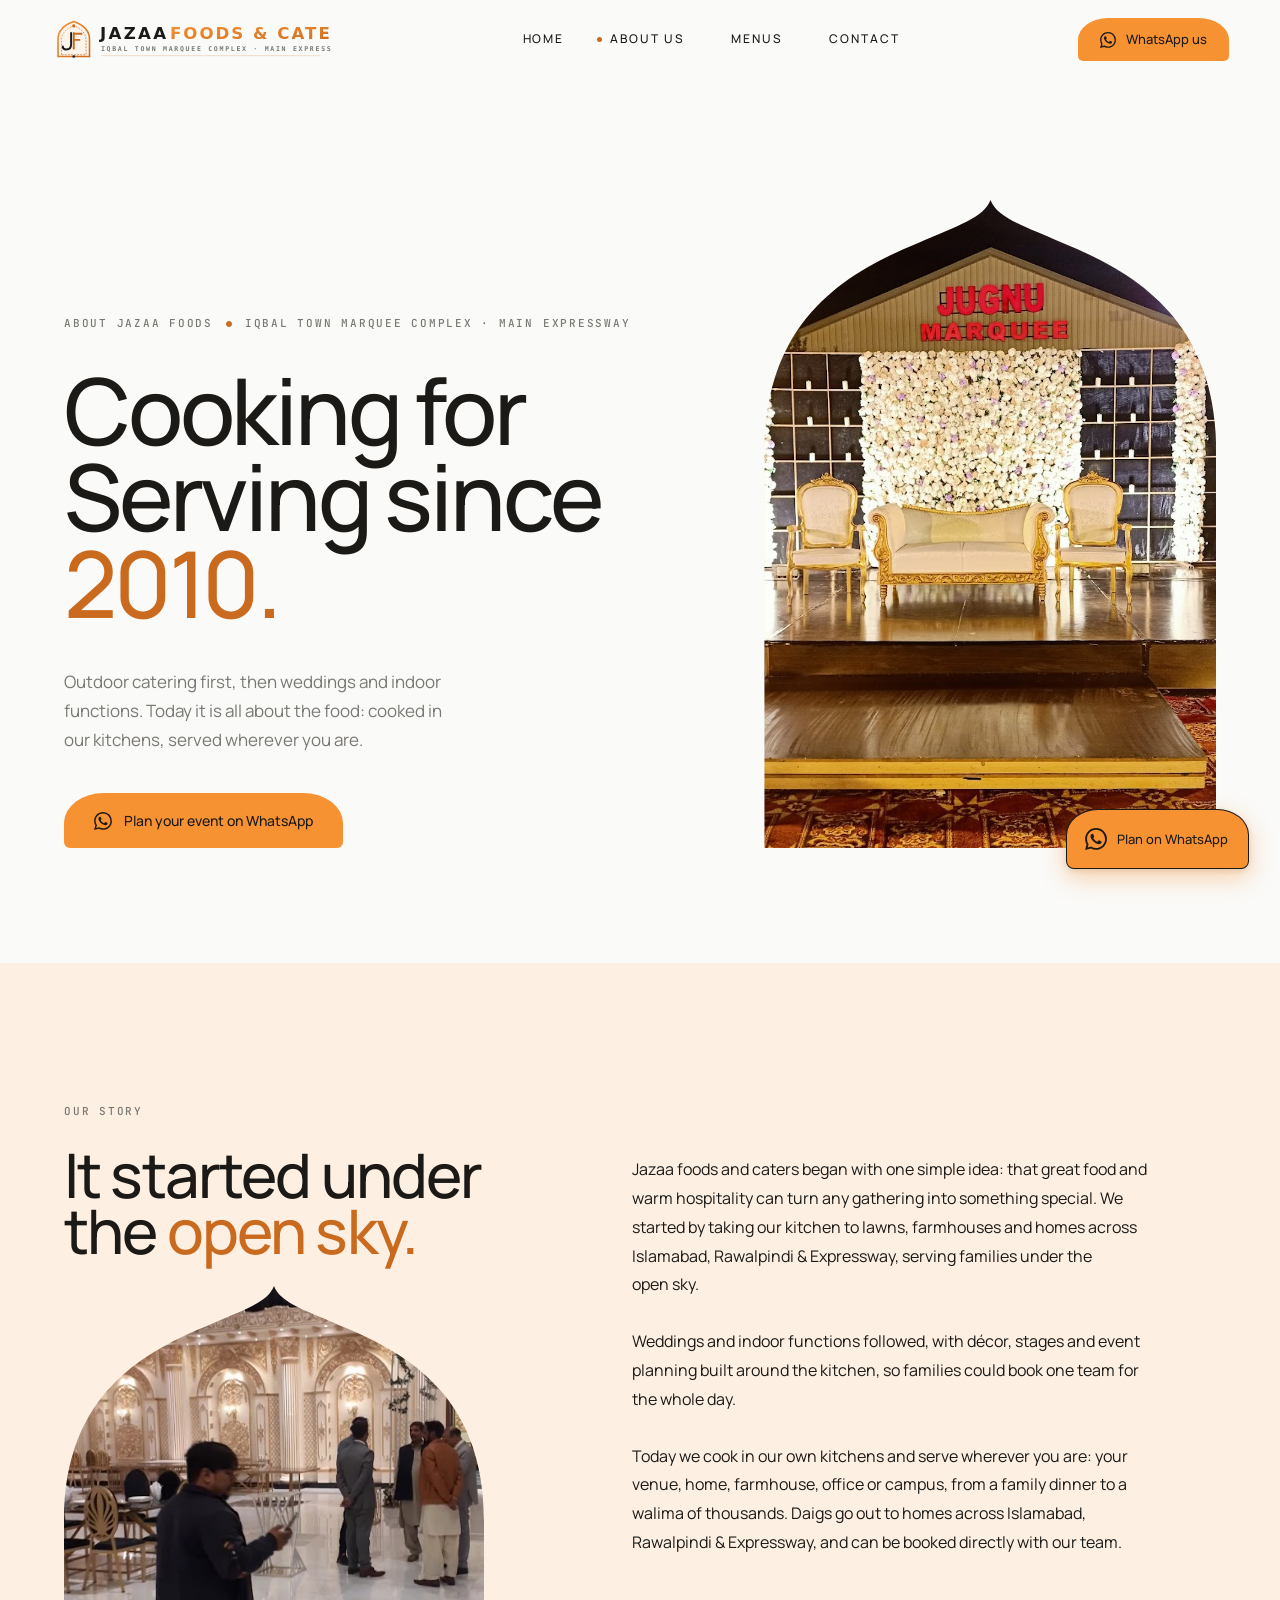
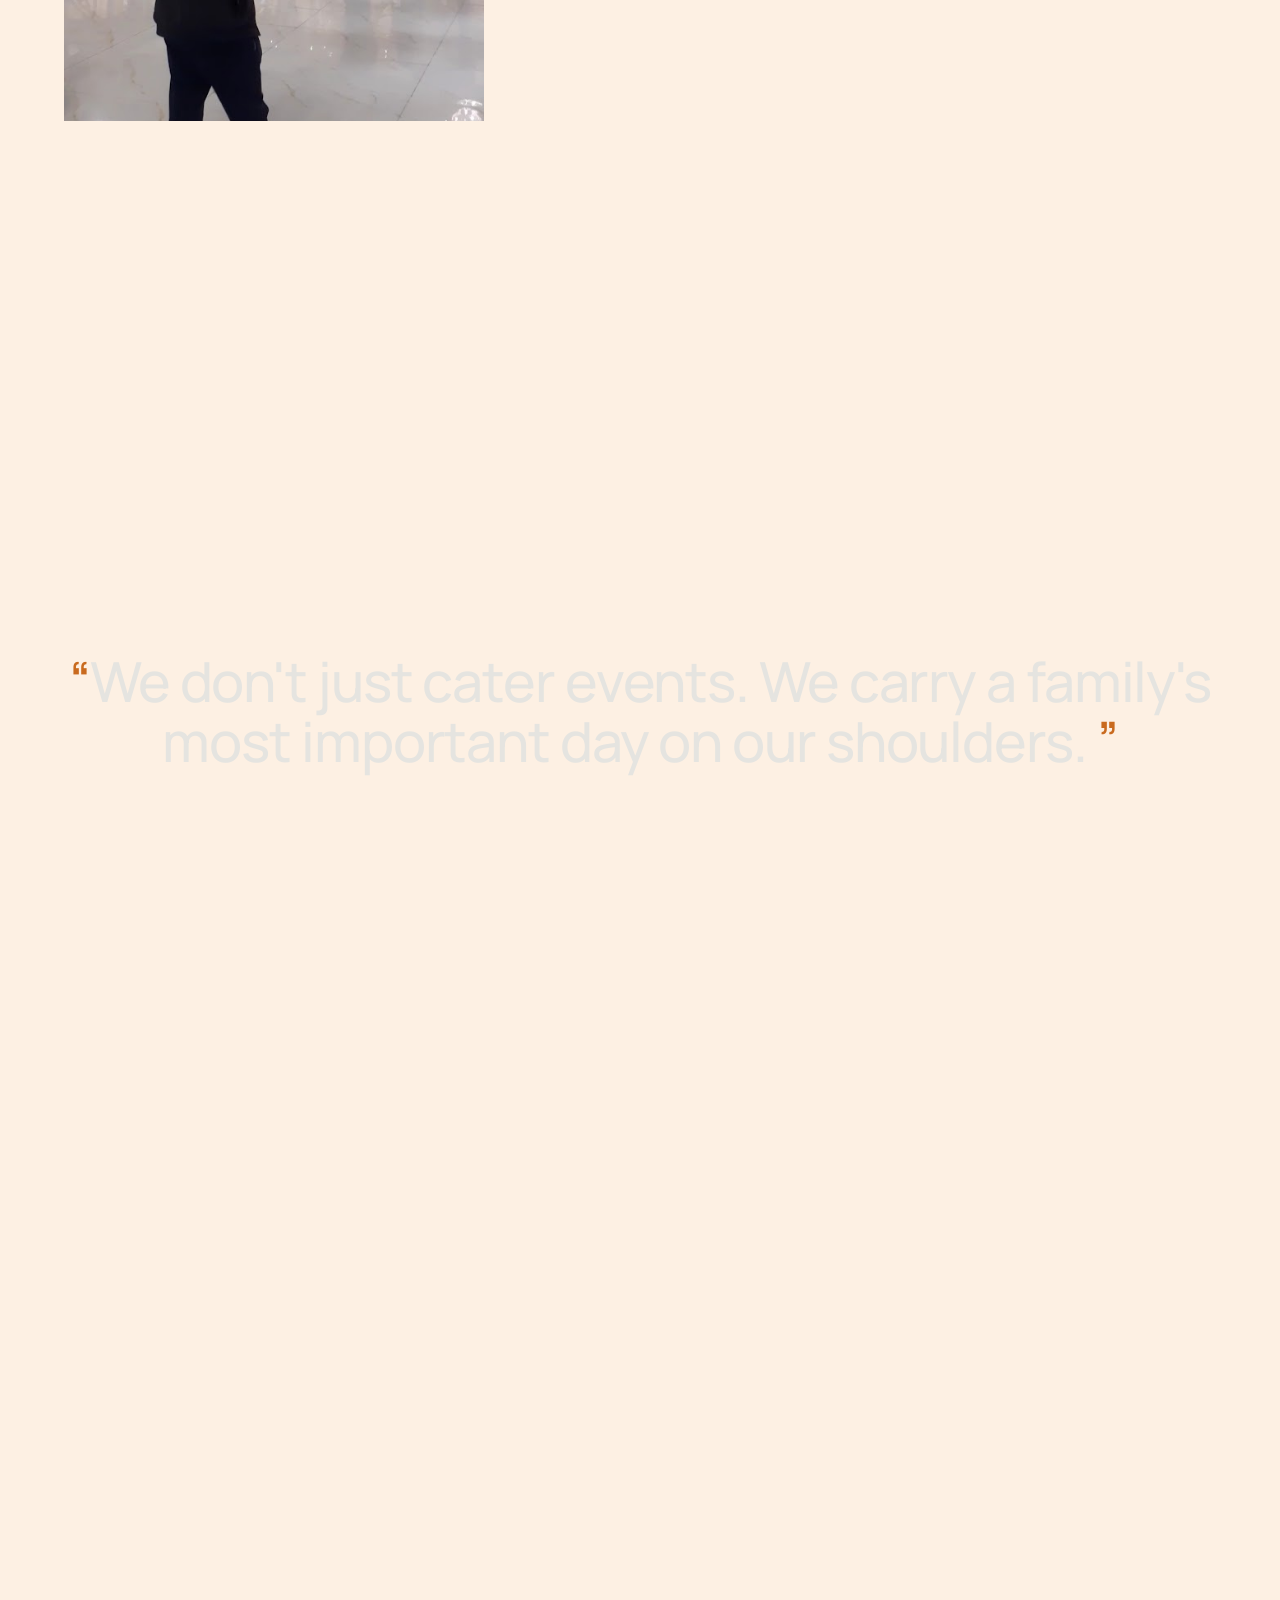
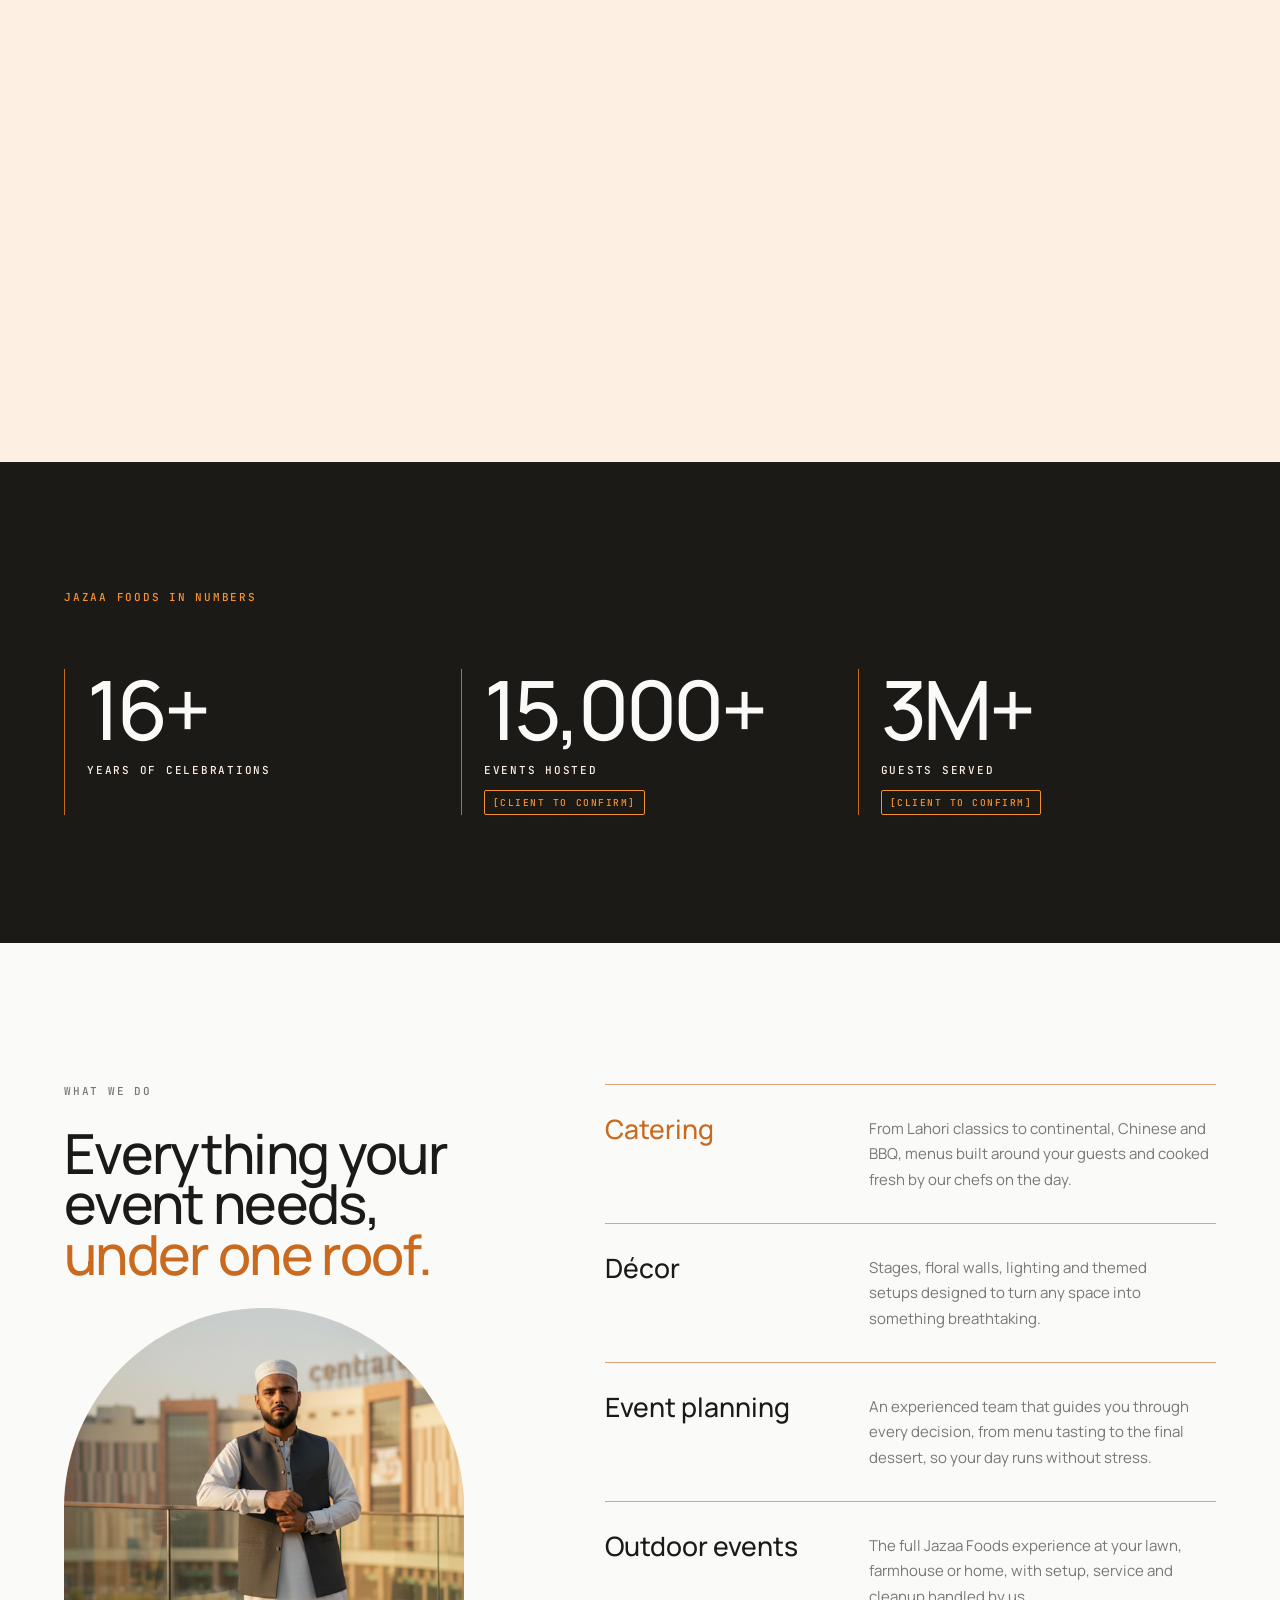
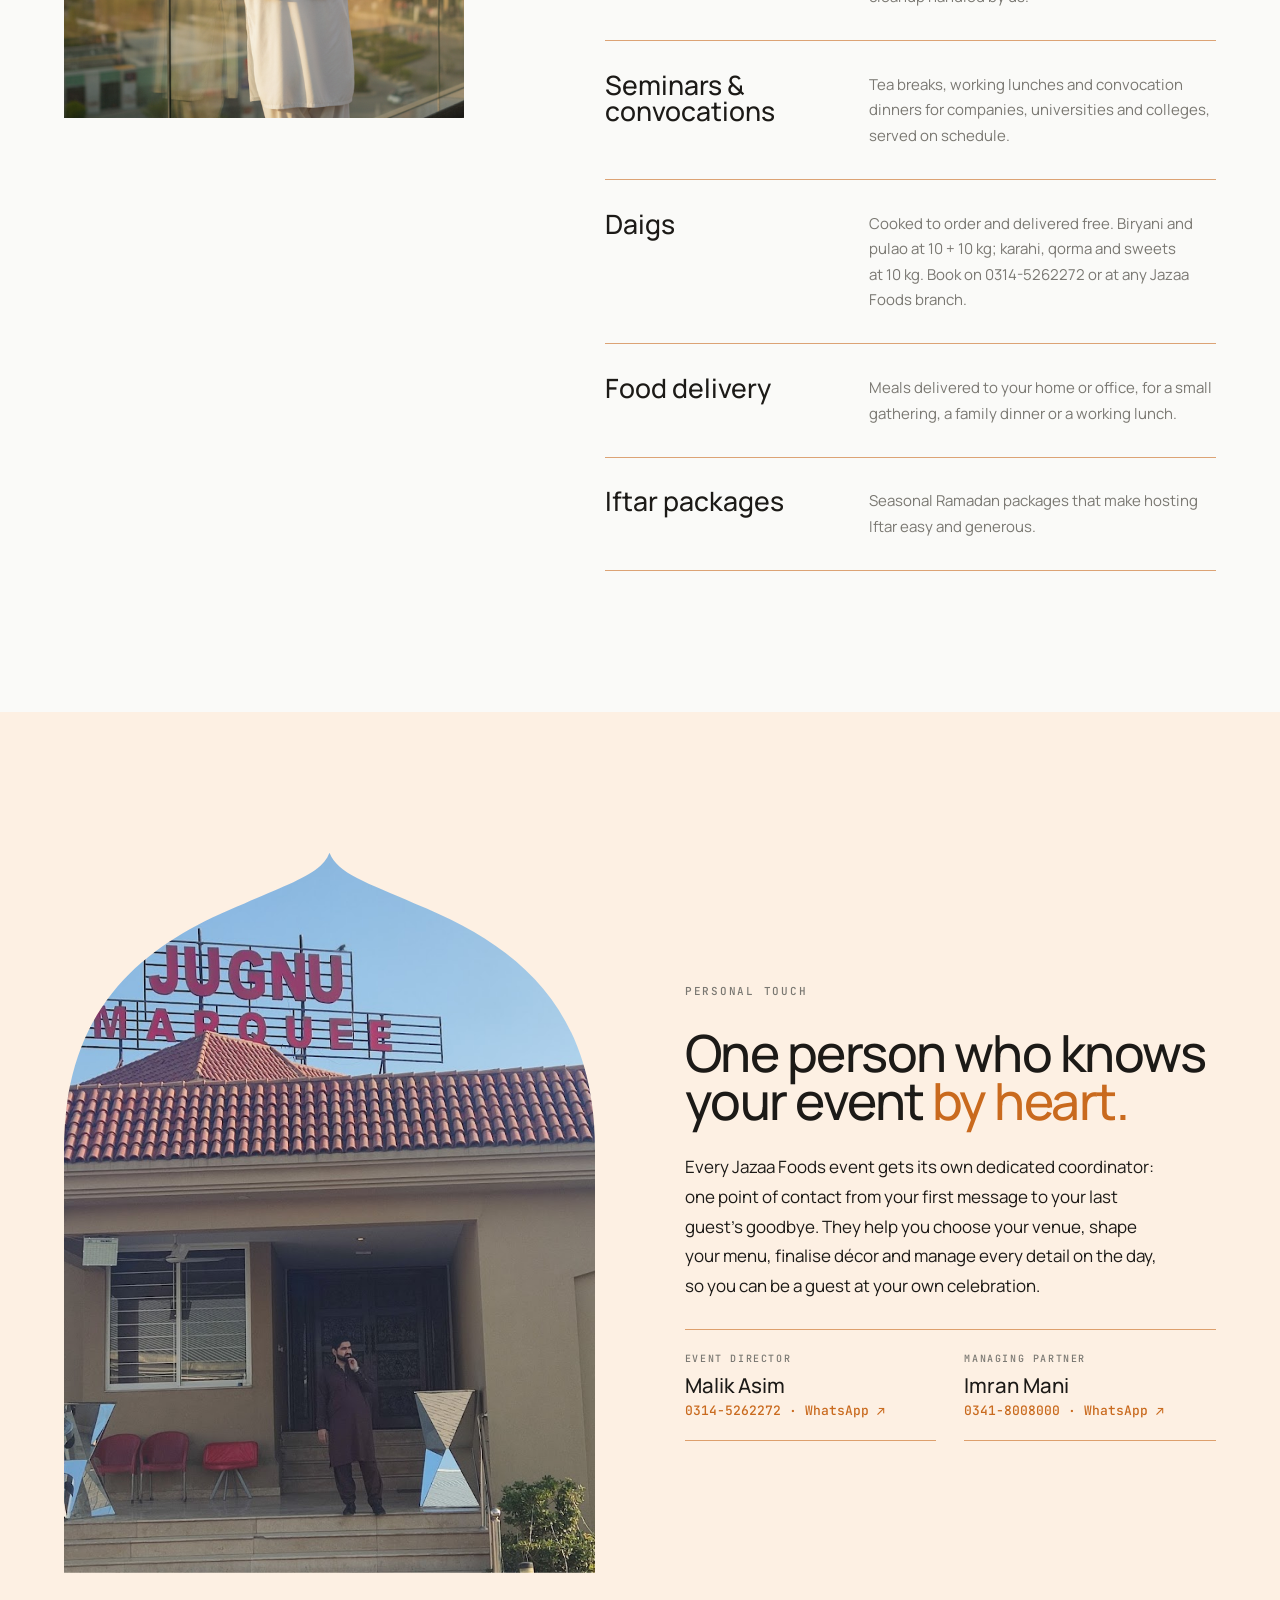
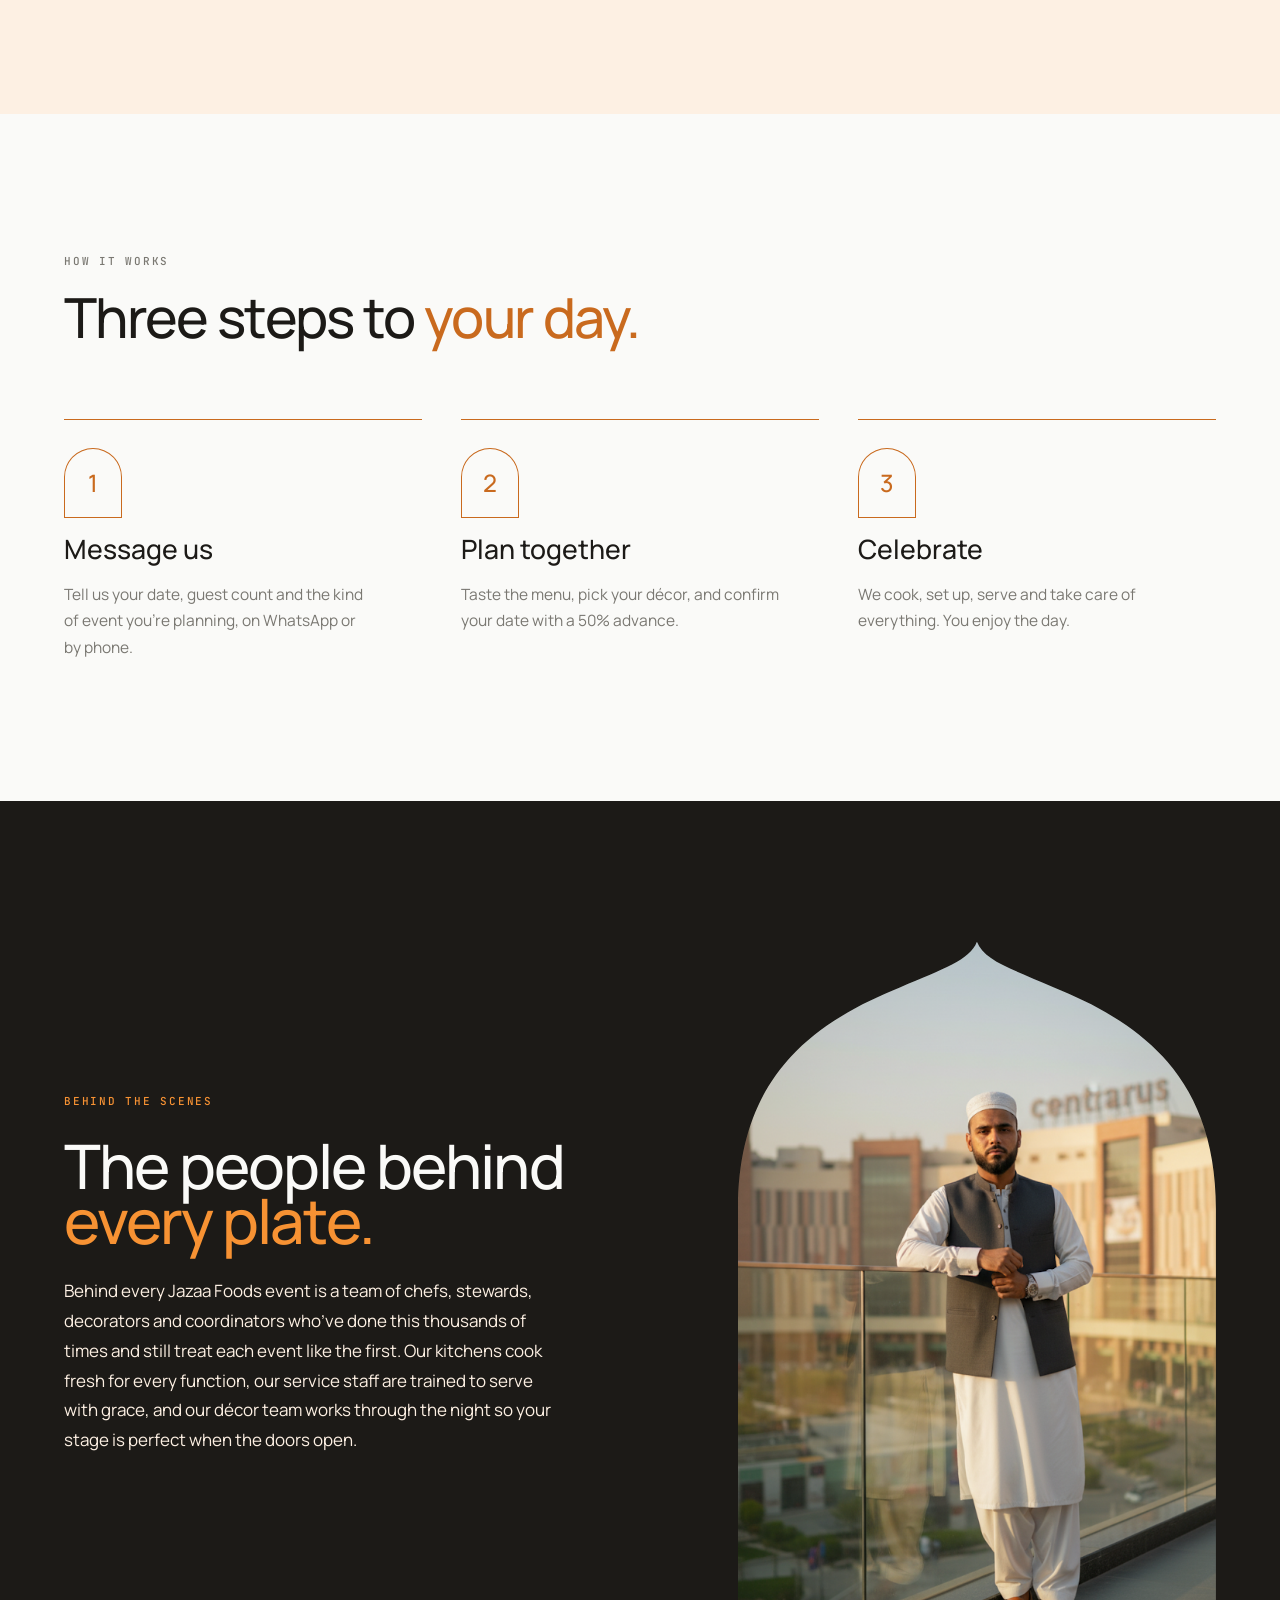
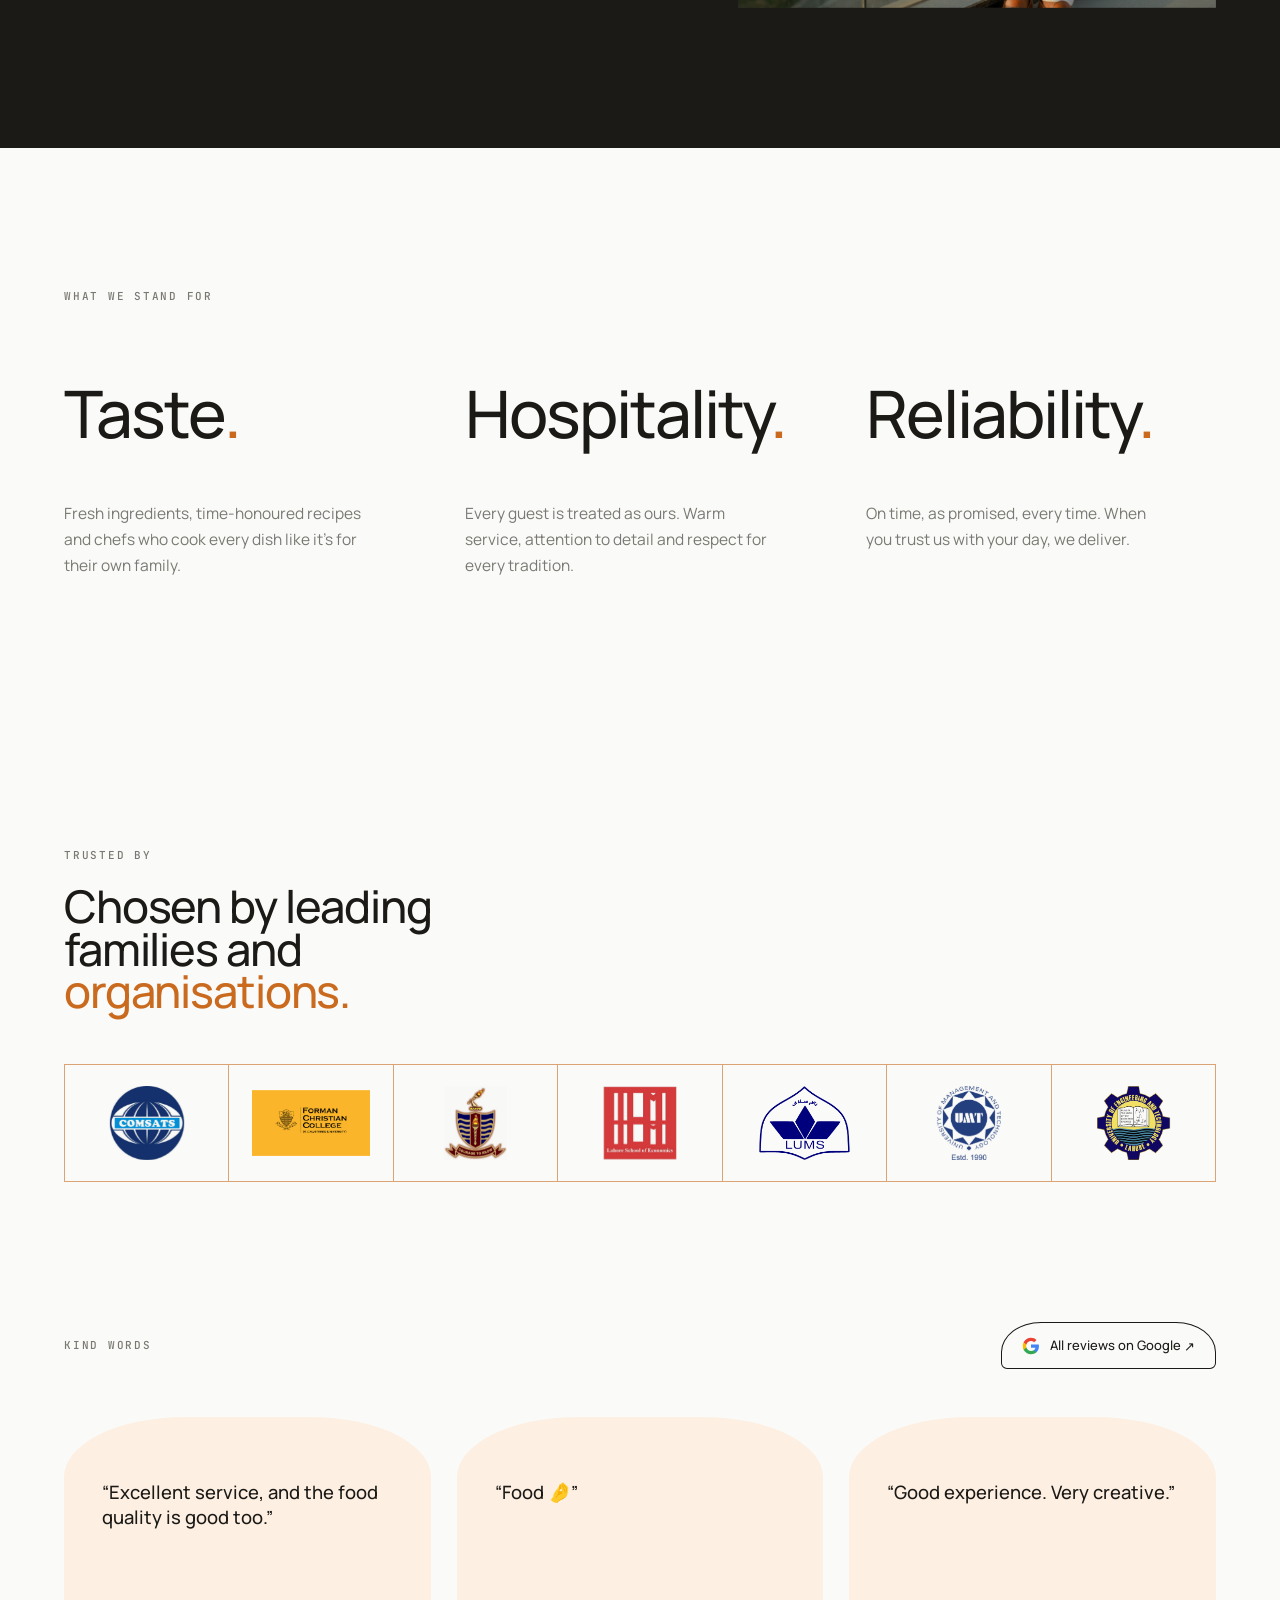
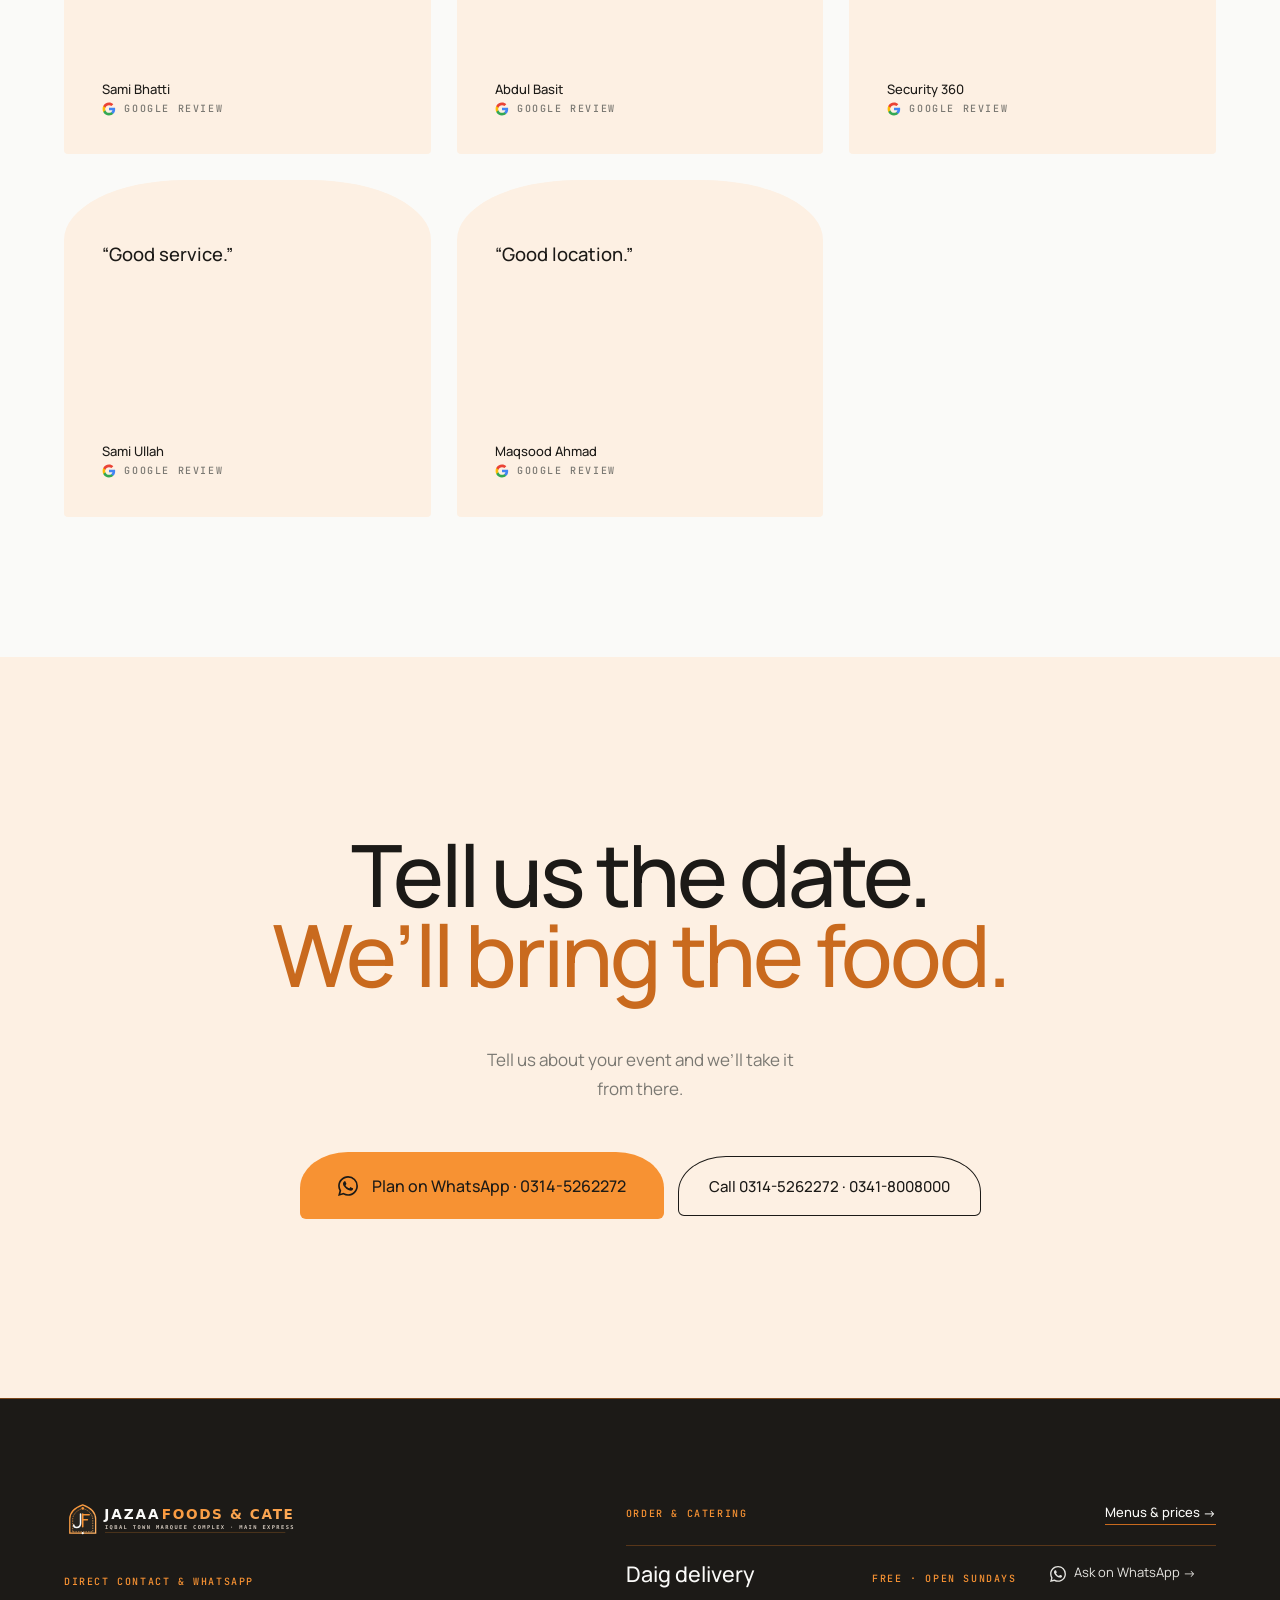
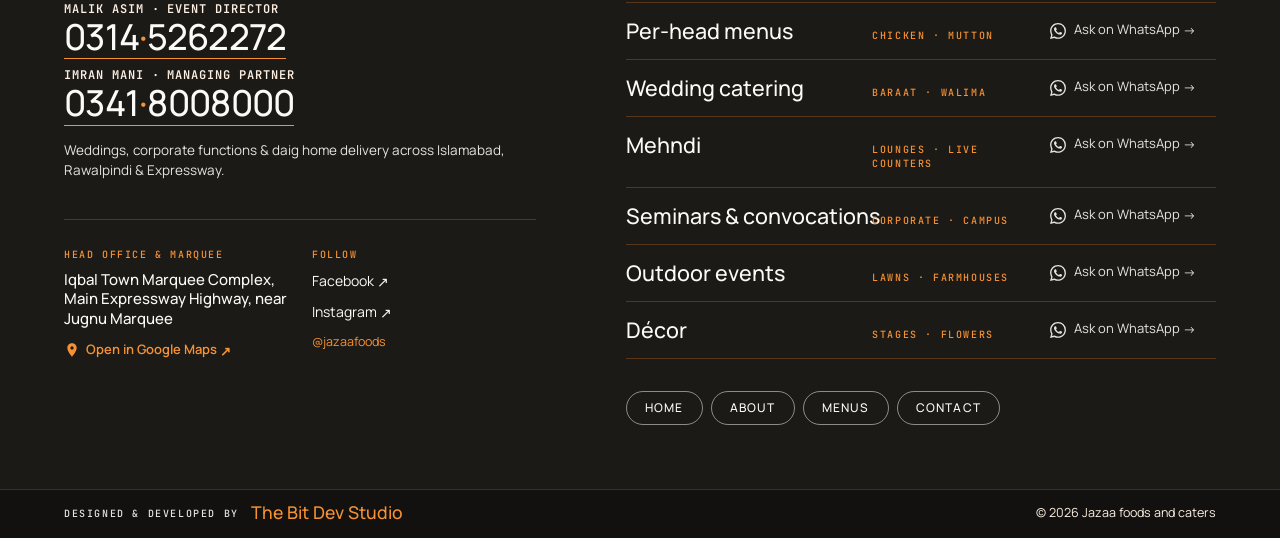
==== commit afd906c9: "Update footer developer credit to The Bit Dev Studio (bitdev.site)" ====
--- a/about.html
+++ b/about.html
@@ -164,4 +164,4 @@
       <svg width="16" height="16" viewBox="0 0 24 24" fill="currentColor" style="flex:none"><path d="M12 2C8.13 2 5 5.13 5 9c0 5.25 7 13 7 13s7-7.75 7-13c0-3.87-3.13-7-7-7zm0 9.5a2.5 2.5 0 0 1 0-5 2.5 2.5 0 0 1 0 5z"/></svg>
       <span>Open in Google Maps ↗</span>
      </a>
-    </div><div style="display:flex;flex-direction:column;gap:8px"><span style="font:500 10px/1.4 'JetBrains Mono',monospace;letter-spacing:0.16em;text-transform:uppercase;color:#F79233">Follow</span><a href="https://www.facebook.com/jazaafoods" rel="noopener" style="font:400 14px/1.6 Manrope,sans-serif;color:#FAFAF8" target="_blank">Facebook ↗</a><a href="https://www.instagram.com/jazaafoods" rel="noopener" style="font:400 14px/1.6 Manrope,sans-serif;color:#FAFAF8" target="_blank">Instagram ↗</a><span style="font:400 12.5px/1.4 Manrope,sans-serif;color:#F79233">@jazaafoods</span></div></div></div><div style="display:flex;flex-direction:column;gap:20px"><div style="display:flex;justify-content:space-between;align-items:baseline;gap:16px"><span style="font:500 10px/1.4 'JetBrains Mono',monospace;letter-spacing:0.16em;text-transform:uppercase;color:#F79233">Order &amp; catering</span><a data-label="Menus" href="menus.html" style="font:500 13px/1.6 Manrope,sans-serif;color:#FAFAF8;border-bottom:1px solid #C96A1E">Menus &amp; prices →</a></div><div style="border-top:1px solid rgba(201,106,30,.35)"><a class="svc-row" data-mobile="grid-template-columns:minmax(0,1fr) auto" href="https://wa.me/923145262272?text=Hi%20Jazaa%20Foods%2C%20I'd%20like%20to%20ask%20about%20daig%20delivery.%20(Sent%20from%20your%20About%20page)" rel="noopener" style="display:grid;grid-template-columns:minmax(0,1fr) minmax(0,.7fr) auto;align-items:baseline;gap:16px;padding:16px 0;border-bottom:1px solid rgba(201,106,30,.35);color:#FAFAF8" target="_blank"><span data-mobile="white-space:normal" style="font:500 clamp(19.2px,1.68vw,25.6px)/1.1 Manrope,sans-serif;white-space:nowrap">Daig delivery</span><span data-mobile="display:none" style="font:500 10px/1.4 'JetBrains Mono',monospace;letter-spacing:0.16em;text-transform:uppercase;color:#F79233">Free · Open Sundays</span><span style="display:inline-flex;align-items:center;gap:8px;font:400 13px/1.2 Manrope,sans-serif;color:#E5E4E0;white-space:nowrap;padding-right:clamp(12px,1.6vw,24px)"><svg aria-hidden="true" height="16" style="flex:none;display:block" viewbox="0 0 24 24" width="16"><path d="M17.472 14.382c-.297-.149-1.758-.867-2.03-.967-.273-.099-.471-.148-.67.15-.197.297-.767.966-.94 1.164-.173.199-.347.223-.644.075-.297-.15-1.255-.463-2.39-1.475-.883-.788-1.48-1.761-1.653-2.059-.173-.297-.018-.458.13-.606.134-.133.298-.347.446-.52.149-.174.198-.298.298-.497.099-.198.05-.371-.025-.52-.075-.149-.669-1.612-.916-2.207-.242-.579-.487-.5-.669-.51-.173-.008-.371-.01-.57-.01-.198 0-.52.074-.792.372-.272.297-1.04 1.016-1.04 2.479 0 1.462 1.065 2.875 1.213 3.074.149.198 2.096 3.2 5.077 4.487.709.306 1.262.489 1.694.625.712.227 1.36.195 1.871.118.571-.085 1.758-.719 2.006-1.413.248-.694.248-1.289.173-1.413-.074-.124-.272-.198-.57-.347m-5.421 7.403h-.004a9.87 9.87 0 01-5.031-1.378l-.361-.214-3.741.982.998-3.648-.235-.374a9.86 9.86 0 01-1.51-5.26c.001-5.45 4.436-9.884 9.888-9.884 2.64 0 5.122 1.03 6.988 2.898a9.825 9.825 0 012.893 6.994c-.003 5.45-4.437 9.884-9.885 9.884m8.413-18.297A11.815 11.815 0 0012.05 0C5.495 0 .16 5.335.157 11.892c0 2.096.547 4.142 1.588 5.945L.057 24l6.305-1.654a11.882 11.882 0 005.683 1.448h.005c6.554 0 11.89-5.335 11.893-11.893a11.821 11.821 0 00-3.48-8.413z" fill="currentColor"></path></svg><span data-mobile="display:none">Ask on WhatsApp →</span></span></a><a class="svc-row" data-mobile="grid-template-columns:minmax(0,1fr) auto" href="https://wa.me/923145262272?text=Hi%20Jazaa%20Foods%2C%20I'd%20like%20to%20ask%20about%20per-head%20menus.%20(Sent%20from%20your%20About%20page)" rel="noopener" style="display:grid;grid-template-columns:minmax(0,1fr) minmax(0,.7fr) auto;align-items:baseline;gap:16px;padding:16px 0;border-bottom:1px solid rgba(201,106,30,.35);color:#FAFAF8" target="_blank"><span data-mobile="white-space:normal" style="font:500 clamp(19.2px,1.68vw,25.6px)/1.1 Manrope,sans-serif;white-space:nowrap">Per-head menus</span><span data-mobile="display:none" style="font:500 10px/1.4 'JetBrains Mono',monospace;letter-spacing:0.16em;text-transform:uppercase;color:#F79233">Chicken · Mutton</span><span style="display:inline-flex;align-items:center;gap:8px;font:400 13px/1.2 Manrope,sans-serif;color:#E5E4E0;white-space:nowrap;padding-right:clamp(12px,1.6vw,24px)"><svg aria-hidden="true" height="16" style="flex:none;display:block" viewbox="0 0 24 24" width="16"><path d="M17.472 14.382c-.297-.149-1.758-.867-2.03-.967-.273-.099-.471-.148-.67.15-.197.297-.767.966-.94 1.164-.173.199-.347.223-.644.075-.297-.15-1.255-.463-2.39-1.475-.883-.788-1.48-1.761-1.653-2.059-.173-.297-.018-.458.13-.606.134-.133.298-.347.446-.52.149-.174.198-.298.298-.497.099-.198.05-.371-.025-.52-.075-.149-.669-1.612-.916-2.207-.242-.579-.487-.5-.669-.51-.173-.008-.371-.01-.57-.01-.198 0-.52.074-.792.372-.272.297-1.04 1.016-1.04 2.479 0 1.462 1.065 2.875 1.213 3.074.149.198 2.096 3.2 5.077 4.487.709.306 1.262.489 1.694.625.712.227 1.36.195 1.871.118.571-.085 1.758-.719 2.006-1.413.248-.694.248-1.289.173-1.413-.074-.124-.272-.198-.57-.347m-5.421 7.403h-.004a9.87 9.87 0 01-5.031-1.378l-.361-.214-3.741.982.998-3.648-.235-.374a9.86 9.86 0 01-1.51-5.26c.001-5.45 4.436-9.884 9.888-9.884 2.64 0 5.122 1.03 6.988 2.898a9.825 9.825 0 012.893 6.994c-.003 5.45-4.437 9.884-9.885 9.884m8.413-18.297A11.815 11.815 0 0012.05 0C5.495 0 .16 5.335.157 11.892c0 2.096.547 4.142 1.588 5.945L.057 24l6.305-1.654a11.882 11.882 0 005.683 1.448h.005c6.554 0 11.89-5.335 11.893-11.893a11.821 11.821 0 00-3.48-8.413z" fill="currentColor"></path></svg><span data-mobile="display:none">Ask on WhatsApp →</span></span></a><a class="svc-row" data-mobile="grid-template-columns:minmax(0,1fr) auto" href="https://wa.me/923145262272?text=Hi%20Jazaa%20Foods%2C%20I'd%20like%20to%20ask%20about%20wedding%20catering.%20(Sent%20from%20your%20About%20page)" rel="noopener" style="display:grid;grid-template-columns:minmax(0,1fr) minmax(0,.7fr) auto;align-items:baseline;gap:16px;padding:16px 0;border-bottom:1px solid rgba(201,106,30,.35);color:#FAFAF8" target="_blank"><span data-mobile="white-space:normal" style="font:500 clamp(19.2px,1.68vw,25.6px)/1.1 Manrope,sans-serif;white-space:nowrap">Wedding catering</span><span data-mobile="display:none" style="font:500 10px/1.4 'JetBrains Mono',monospace;letter-spacing:0.16em;text-transform:uppercase;color:#F79233">Baraat · Walima</span><span style="display:inline-flex;align-items:center;gap:8px;font:400 13px/1.2 Manrope,sans-serif;color:#E5E4E0;white-space:nowrap;padding-right:clamp(12px,1.6vw,24px)"><svg aria-hidden="true" height="16" style="flex:none;display:block" viewbox="0 0 24 24" width="16"><path d="M17.472 14.382c-.297-.149-1.758-.867-2.03-.967-.273-.099-.471-.148-.67.15-.197.297-.767.966-.94 1.164-.173.199-.347.223-.644.075-.297-.15-1.255-.463-2.39-1.475-.883-.788-1.48-1.761-1.653-2.059-.173-.297-.018-.458.13-.606.134-.133.298-.347.446-.52.149-.174.198-.298.298-.497.099-.198.05-.371-.025-.52-.075-.149-.669-1.612-.916-2.207-.242-.579-.487-.5-.669-.51-.173-.008-.371-.01-.57-.01-.198 0-.52.074-.792.372-.272.297-1.04 1.016-1.04 2.479 0 1.462 1.065 2.875 1.213 3.074.149.198 2.096 3.2 5.077 4.487.709.306 1.262.489 1.694.625.712.227 1.36.195 1.871.118.571-.085 1.758-.719 2.006-1.413.248-.694.248-1.289.173-1.413-.074-.124-.272-.198-.57-.347m-5.421 7.403h-.004a9.87 9.87 0 01-5.031-1.378l-.361-.214-3.741.982.998-3.648-.235-.374a9.86 9.86 0 01-1.51-5.26c.001-5.45 4.436-9.884 9.888-9.884 2.64 0 5.122 1.03 6.988 2.898a9.825 9.825 0 012.893 6.994c-.003 5.45-4.437 9.884-9.885 9.884m8.413-18.297A11.815 11.815 0 0012.05 0C5.495 0 .16 5.335.157 11.892c0 2.096.547 4.142 1.588 5.945L.057 24l6.305-1.654a11.882 11.882 0 005.683 1.448h.005c6.554 0 11.89-5.335 11.893-11.893a11.821 11.821 0 00-3.48-8.413z" fill="currentColor"></path></svg><span data-mobile="display:none">Ask on WhatsApp →</span></span></a><a class="svc-row" data-mobile="grid-template-columns:minmax(0,1fr) auto" href="https://wa.me/923145262272?text=Hi%20Jazaa%20Foods%2C%20I'd%20like%20to%20ask%20about%20mehndi.%20(Sent%20from%20your%20About%20page)" rel="noopener" style="display:grid;grid-template-columns:minmax(0,1fr) minmax(0,.7fr) auto;align-items:baseline;gap:16px;padding:16px 0;border-bottom:1px solid rgba(201,106,30,.35);color:#FAFAF8" target="_blank"><span data-mobile="white-space:normal" style="font:500 clamp(19.2px,1.68vw,25.6px)/1.1 Manrope,sans-serif;white-space:nowrap">Mehndi</span><span data-mobile="display:none" style="font:500 10px/1.4 'JetBrains Mono',monospace;letter-spacing:0.16em;text-transform:uppercase;color:#F79233">Lounges · Live counters</span><span style="display:inline-flex;align-items:center;gap:8px;font:400 13px/1.2 Manrope,sans-serif;color:#E5E4E0;white-space:nowrap;padding-right:clamp(12px,1.6vw,24px)"><svg aria-hidden="true" height="16" style="flex:none;display:block" viewbox="0 0 24 24" width="16"><path d="M17.472 14.382c-.297-.149-1.758-.867-2.03-.967-.273-.099-.471-.148-.67.15-.197.297-.767.966-.94 1.164-.173.199-.347.223-.644.075-.297-.15-1.255-.463-2.39-1.475-.883-.788-1.48-1.761-1.653-2.059-.173-.297-.018-.458.13-.606.134-.133.298-.347.446-.52.149-.174.198-.298.298-.497.099-.198.05-.371-.025-.52-.075-.149-.669-1.612-.916-2.207-.242-.579-.487-.5-.669-.51-.173-.008-.371-.01-.57-.01-.198 0-.52.074-.792.372-.272.297-1.04 1.016-1.04 2.479 0 1.462 1.065 2.875 1.213 3.074.149.198 2.096 3.2 5.077 4.487.709.306 1.262.489 1.694.625.712.227 1.36.195 1.871.118.571-.085 1.758-.719 2.006-1.413.248-.694.248-1.289.173-1.413-.074-.124-.272-.198-.57-.347m-5.421 7.403h-.004a9.87 9.87 0 01-5.031-1.378l-.361-.214-3.741.982.998-3.648-.235-.374a9.86 9.86 0 01-1.51-5.26c.001-5.45 4.436-9.884 9.888-9.884 2.64 0 5.122 1.03 6.988 2.898a9.825 9.825 0 012.893 6.994c-.003 5.45-4.437 9.884-9.885 9.884m8.413-18.297A11.815 11.815 0 0012.05 0C5.495 0 .16 5.335.157 11.892c0 2.096.547 4.142 1.588 5.945L.057 24l6.305-1.654a11.882 11.882 0 005.683 1.448h.005c6.554 0 11.89-5.335 11.893-11.893a11.821 11.821 0 00-3.48-8.413z" fill="currentColor"></path></svg><span data-mobile="display:none">Ask on WhatsApp →</span></span></a><a class="svc-row" data-mobile="grid-template-columns:minmax(0,1fr) auto" href="https://wa.me/923145262272?text=Hi%20Jazaa%20Foods%2C%20I'd%20like%20to%20ask%20about%20seminars%20%26%20convocations.%20(Sent%20from%20your%20About%20page)" rel="noopener" style="display:grid;grid-template-columns:minmax(0,1fr) minmax(0,.7fr) auto;align-items:baseline;gap:16px;padding:16px 0;border-bottom:1px solid rgba(201,106,30,.35);color:#FAFAF8" target="_blank"><span data-mobile="white-space:normal" style="font:500 clamp(19.2px,1.68vw,25.6px)/1.1 Manrope,sans-serif;white-space:nowrap">Seminars &amp; convocations</span><span data-mobile="display:none" style="font:500 10px/1.4 'JetBrains Mono',monospace;letter-spacing:0.16em;text-transform:uppercase;color:#F79233">Corporate · Campus</span><span style="display:inline-flex;align-items:center;gap:8px;font:400 13px/1.2 Manrope,sans-serif;color:#E5E4E0;white-space:nowrap;padding-right:clamp(12px,1.6vw,24px)"><svg aria-hidden="true" height="16" style="flex:none;display:block" viewbox="0 0 24 24" width="16"><path d="M17.472 14.382c-.297-.149-1.758-.867-2.03-.967-.273-.099-.471-.148-.67.15-.197.297-.767.966-.94 1.164-.173.199-.347.223-.644.075-.297-.15-1.255-.463-2.39-1.475-.883-.788-1.48-1.761-1.653-2.059-.173-.297-.018-.458.13-.606.134-.133.298-.347.446-.52.149-.174.198-.298.298-.497.099-.198.05-.371-.025-.52-.075-.149-.669-1.612-.916-2.207-.242-.579-.487-.5-.669-.51-.173-.008-.371-.01-.57-.01-.198 0-.52.074-.792.372-.272.297-1.04 1.016-1.04 2.479 0 1.462 1.065 2.875 1.213 3.074.149.198 2.096 3.2 5.077 4.487.709.306 1.262.489 1.694.625.712.227 1.36.195 1.871.118.571-.085 1.758-.719 2.006-1.413.248-.694.248-1.289.173-1.413-.074-.124-.272-.198-.57-.347m-5.421 7.403h-.004a9.87 9.87 0 01-5.031-1.378l-.361-.214-3.741.982.998-3.648-.235-.374a9.86 9.86 0 01-1.51-5.26c.001-5.45 4.436-9.884 9.888-9.884 2.64 0 5.122 1.03 6.988 2.898a9.825 9.825 0 012.893 6.994c-.003 5.45-4.437 9.884-9.885 9.884m8.413-18.297A11.815 11.815 0 0012.05 0C5.495 0 .16 5.335.157 11.892c0 2.096.547 4.142 1.588 5.945L.057 24l6.305-1.654a11.882 11.882 0 005.683 1.448h.005c6.554 0 11.89-5.335 11.893-11.893a11.821 11.821 0 00-3.48-8.413z" fill="currentColor"></path></svg><span data-mobile="display:none">Ask on WhatsApp →</span></span></a><a class="svc-row" data-mobile="grid-template-columns:minmax(0,1fr) auto" href="https://wa.me/923145262272?text=Hi%20Jazaa%20Foods%2C%20I'd%20like%20to%20ask%20about%20outdoor%20events.%20(Sent%20from%20your%20About%20page)" rel="noopener" style="display:grid;grid-template-columns:minmax(0,1fr) minmax(0,.7fr) auto;align-items:baseline;gap:16px;padding:16px 0;border-bottom:1px solid rgba(201,106,30,.35);color:#FAFAF8" target="_blank"><span data-mobile="white-space:normal" style="font:500 clamp(19.2px,1.68vw,25.6px)/1.1 Manrope,sans-serif;white-space:nowrap">Outdoor events</span><span data-mobile="display:none" style="font:500 10px/1.4 'JetBrains Mono',monospace;letter-spacing:0.16em;text-transform:uppercase;color:#F79233">Lawns · Farmhouses</span><span style="display:inline-flex;align-items:center;gap:8px;font:400 13px/1.2 Manrope,sans-serif;color:#E5E4E0;white-space:nowrap;padding-right:clamp(12px,1.6vw,24px)"><svg aria-hidden="true" height="16" style="flex:none;display:block" viewbox="0 0 24 24" width="16"><path d="M17.472 14.382c-.297-.149-1.758-.867-2.03-.967-.273-.099-.471-.148-.67.15-.197.297-.767.966-.94 1.164-.173.199-.347.223-.644.075-.297-.15-1.255-.463-2.39-1.475-.883-.788-1.48-1.761-1.653-2.059-.173-.297-.018-.458.13-.606.134-.133.298-.347.446-.52.149-.174.198-.298.298-.497.099-.198.05-.371-.025-.52-.075-.149-.669-1.612-.916-2.207-.242-.579-.487-.5-.669-.51-.173-.008-.371-.01-.57-.01-.198 0-.52.074-.792.372-.272.297-1.04 1.016-1.04 2.479 0 1.462 1.065 2.875 1.213 3.074.149.198 2.096 3.2 5.077 4.487.709.306 1.262.489 1.694.625.712.227 1.36.195 1.871.118.571-.085 1.758-.719 2.006-1.413.248-.694.248-1.289.173-1.413-.074-.124-.272-.198-.57-.347m-5.421 7.403h-.004a9.87 9.87 0 01-5.031-1.378l-.361-.214-3.741.982.998-3.648-.235-.374a9.86 9.86 0 01-1.51-5.26c.001-5.45 4.436-9.884 9.888-9.884 2.64 0 5.122 1.03 6.988 2.898a9.825 9.825 0 012.893 6.994c-.003 5.45-4.437 9.884-9.885 9.884m8.413-18.297A11.815 11.815 0 0012.05 0C5.495 0 .16 5.335.157 11.892c0 2.096.547 4.142 1.588 5.945L.057 24l6.305-1.654a11.882 11.882 0 005.683 1.448h.005c6.554 0 11.89-5.335 11.893-11.893a11.821 11.821 0 00-3.48-8.413z" fill="currentColor"></path></svg><span data-mobile="display:none">Ask on WhatsApp →</span></span></a><a class="svc-row" data-mobile="grid-template-columns:minmax(0,1fr) auto" href="https://wa.me/923145262272?text=Hi%20Jazaa%20Foods%2C%20I'd%20like%20to%20ask%20about%20d%C3%A9cor.%20(Sent%20from%20your%20About%20page)" rel="noopener" style="display:grid;grid-template-columns:minmax(0,1fr) minmax(0,.7fr) auto;align-items:baseline;gap:16px;padding:16px 0;border-bottom:1px solid rgba(201,106,30,.35);color:#FAFAF8" target="_blank"><span data-mobile="white-space:normal" style="font:500 clamp(19.2px,1.68vw,25.6px)/1.1 Manrope,sans-serif;white-space:nowrap">Décor</span><span data-mobile="display:none" style="font:500 10px/1.4 'JetBrains Mono',monospace;letter-spacing:0.16em;text-transform:uppercase;color:#F79233">Stages · Flowers</span><span style="display:inline-flex;align-items:center;gap:8px;font:400 13px/1.2 Manrope,sans-serif;color:#E5E4E0;white-space:nowrap;padding-right:clamp(12px,1.6vw,24px)"><svg aria-hidden="true" height="16" style="flex:none;display:block" viewbox="0 0 24 24" width="16"><path d="M17.472 14.382c-.297-.149-1.758-.867-2.03-.967-.273-.099-.471-.148-.67.15-.197.297-.767.966-.94 1.164-.173.199-.347.223-.644.075-.297-.15-1.255-.463-2.39-1.475-.883-.788-1.48-1.761-1.653-2.059-.173-.297-.018-.458.13-.606.134-.133.298-.347.446-.52.149-.174.198-.298.298-.497.099-.198.05-.371-.025-.52-.075-.149-.669-1.612-.916-2.207-.242-.579-.487-.5-.669-.51-.173-.008-.371-.01-.57-.01-.198 0-.52.074-.792.372-.272.297-1.04 1.016-1.04 2.479 0 1.462 1.065 2.875 1.213 3.074.149.198 2.096 3.2 5.077 4.487.709.306 1.262.489 1.694.625.712.227 1.36.195 1.871.118.571-.085 1.758-.719 2.006-1.413.248-.694.248-1.289.173-1.413-.074-.124-.272-.198-.57-.347m-5.421 7.403h-.004a9.87 9.87 0 01-5.031-1.378l-.361-.214-3.741.982.998-3.648-.235-.374a9.86 9.86 0 01-1.51-5.26c.001-5.45 4.436-9.884 9.888-9.884 2.64 0 5.122 1.03 6.988 2.898a9.825 9.825 0 012.893 6.994c-.003 5.45-4.437 9.884-9.885 9.884m8.413-18.297A11.815 11.815 0 0012.05 0C5.495 0 .16 5.335.157 11.892c0 2.096.547 4.142 1.588 5.945L.057 24l6.305-1.654a11.882 11.882 0 005.683 1.448h.005c6.554 0 11.89-5.335 11.893-11.893a11.821 11.821 0 00-3.48-8.413z" fill="currentColor"></path></svg><span data-mobile="display:none">Ask on WhatsApp →</span></span></a></div><nav aria-label="Footer" style="display:flex;flex-wrap:wrap;gap:8px;padding-top:12px"><a data-label="Home" href="index.html" style="padding:10px 18px;border:1px solid rgba(250,250,248,.5);border-radius:999px;font:500 12px/1 Manrope,sans-serif;letter-spacing:.1em;text-transform:uppercase;color:#FAFAF8">Home</a><a data-label="About" href="about.html" style="padding:10px 18px;border:1px solid rgba(250,250,248,.5);border-radius:999px;font:500 12px/1 Manrope,sans-serif;letter-spacing:.1em;text-transform:uppercase;color:#FAFAF8">About</a><a data-label="Menus" href="menus.html" style="padding:10px 18px;border:1px solid rgba(250,250,248,.5);border-radius:999px;font:500 12px/1 Manrope,sans-serif;letter-spacing:.1em;text-transform:uppercase;color:#FAFAF8">Menus</a><a data-label="Contact" href="contact.html" style="padding:10px 18px;border:1px solid rgba(250,250,248,.5);border-radius:999px;font:500 12px/1 Manrope,sans-serif;letter-spacing:.1em;text-transform:uppercase;color:#FAFAF8">Contact</a></nav></div></div><div style="background:#121110;color:#FDF0E3;border-top:1px solid rgba(201,106,30,.3)"><div data-mobile="padding:14px 20px 92px" style="max-width:1560px;margin:0 auto;padding:14px clamp(20px,5vw,80px);display:flex;flex-wrap:wrap;justify-content:space-between;align-items:center;gap:10px 32px"><span style="display:flex;align-items:center;gap:12px;flex-wrap:wrap"><span style="font:500 10px/1.4 'JetBrains Mono',monospace;letter-spacing:0.16em;text-transform:uppercase;color:#E5E4E0">Designed &amp; Developed by</span><a class="lnk" href="https://novexstudio.com" rel="noopener" style="--line:#F79233;font:500 17.6px/1 Manrope,sans-serif;color:#F79233;padding-bottom:3px" target="_blank">Novex Studio</a></span><span style="font:400 12.5px/1.5 Manrope,sans-serif">© 2026 Jazaa foods and caters</span></div></div></footer><a aria-label="Chat with Jazaa Foods on WhatsApp" class="btn" data-fill="" data-wa-float="" href="https://wa.me/923145262272?text=Hi%20Jazaa%20Foods%2C%20I'm%20on%20your%20About%20page%20and%20would%20like%20to%20plan%20an%20event." rel="noopener" style="position:fixed;right:clamp(16px,2.4vw,32px);bottom:clamp(16px,2.4vw,32px);z-index:880;gap:10px;padding:0 20px 0 18px;height:58px;background:#F79233;border-radius:32px 32px 8px 8px / 26px 26px 8px 8px;font:500 13px/1 Manrope,sans-serif;border:1px solid #1C1A17" target="_blank"><svg aria-hidden="true" height="22" style="flex:none;display:block" viewbox="0 0 24 24" width="22"><path d="M17.472 14.382c-.297-.149-1.758-.867-2.03-.967-.273-.099-.471-.148-.67.15-.197.297-.767.966-.94 1.164-.173.199-.347.223-.644.075-.297-.15-1.255-.463-2.39-1.475-.883-.788-1.48-1.761-1.653-2.059-.173-.297-.018-.458.13-.606.134-.133.298-.347.446-.52.149-.174.198-.298.298-.497.099-.198.05-.371-.025-.52-.075-.149-.669-1.612-.916-2.207-.242-.579-.487-.5-.669-.51-.173-.008-.371-.01-.57-.01-.198 0-.52.074-.792.372-.272.297-1.04 1.016-1.04 2.479 0 1.462 1.065 2.875 1.213 3.074.149.198 2.096 3.2 5.077 4.487.709.306 1.262.489 1.694.625.712.227 1.36.195 1.871.118.571-.085 1.758-.719 2.006-1.413.248-.694.248-1.289.173-1.413-.074-.124-.272-.198-.57-.347m-5.421 7.403h-.004a9.87 9.87 0 01-5.031-1.378l-.361-.214-3.741.982.998-3.648-.235-.374a9.86 9.86 0 01-1.51-5.26c.001-5.45 4.436-9.884 9.888-9.884 2.64 0 5.122 1.03 6.988 2.898a9.825 9.825 0 012.893 6.994c-.003 5.45-4.437 9.884-9.885 9.884m8.413-18.297A11.815 11.815 0 0012.05 0C5.495 0 .16 5.335.157 11.892c0 2.096.547 4.142 1.588 5.945L.057 24l6.305-1.654a11.882 11.882 0 005.683 1.448h.005c6.554 0 11.89-5.335 11.893-11.893a11.821 11.821 0 00-3.48-8.413z" fill="currentColor"></path></svg><span data-mobile="display:none">Plan on WhatsApp</span></a><!--$--><!--/$--><script src="main.js"></script></body></html>+    </div><div style="display:flex;flex-direction:column;gap:8px"><span style="font:500 10px/1.4 'JetBrains Mono',monospace;letter-spacing:0.16em;text-transform:uppercase;color:#F79233">Follow</span><a href="https://www.facebook.com/jazaafoods" rel="noopener" style="font:400 14px/1.6 Manrope,sans-serif;color:#FAFAF8" target="_blank">Facebook ↗</a><a href="https://www.instagram.com/jazaafoods" rel="noopener" style="font:400 14px/1.6 Manrope,sans-serif;color:#FAFAF8" target="_blank">Instagram ↗</a><span style="font:400 12.5px/1.4 Manrope,sans-serif;color:#F79233">@jazaafoods</span></div></div></div><div style="display:flex;flex-direction:column;gap:20px"><div style="display:flex;justify-content:space-between;align-items:baseline;gap:16px"><span style="font:500 10px/1.4 'JetBrains Mono',monospace;letter-spacing:0.16em;text-transform:uppercase;color:#F79233">Order &amp; catering</span><a data-label="Menus" href="menus.html" style="font:500 13px/1.6 Manrope,sans-serif;color:#FAFAF8;border-bottom:1px solid #C96A1E">Menus &amp; prices →</a></div><div style="border-top:1px solid rgba(201,106,30,.35)"><a class="svc-row" data-mobile="grid-template-columns:minmax(0,1fr) auto" href="https://wa.me/923145262272?text=Hi%20Jazaa%20Foods%2C%20I'd%20like%20to%20ask%20about%20daig%20delivery.%20(Sent%20from%20your%20About%20page)" rel="noopener" style="display:grid;grid-template-columns:minmax(0,1fr) minmax(0,.7fr) auto;align-items:baseline;gap:16px;padding:16px 0;border-bottom:1px solid rgba(201,106,30,.35);color:#FAFAF8" target="_blank"><span data-mobile="white-space:normal" style="font:500 clamp(19.2px,1.68vw,25.6px)/1.1 Manrope,sans-serif;white-space:nowrap">Daig delivery</span><span data-mobile="display:none" style="font:500 10px/1.4 'JetBrains Mono',monospace;letter-spacing:0.16em;text-transform:uppercase;color:#F79233">Free · Open Sundays</span><span style="display:inline-flex;align-items:center;gap:8px;font:400 13px/1.2 Manrope,sans-serif;color:#E5E4E0;white-space:nowrap;padding-right:clamp(12px,1.6vw,24px)"><svg aria-hidden="true" height="16" style="flex:none;display:block" viewbox="0 0 24 24" width="16"><path d="M17.472 14.382c-.297-.149-1.758-.867-2.03-.967-.273-.099-.471-.148-.67.15-.197.297-.767.966-.94 1.164-.173.199-.347.223-.644.075-.297-.15-1.255-.463-2.39-1.475-.883-.788-1.48-1.761-1.653-2.059-.173-.297-.018-.458.13-.606.134-.133.298-.347.446-.52.149-.174.198-.298.298-.497.099-.198.05-.371-.025-.52-.075-.149-.669-1.612-.916-2.207-.242-.579-.487-.5-.669-.51-.173-.008-.371-.01-.57-.01-.198 0-.52.074-.792.372-.272.297-1.04 1.016-1.04 2.479 0 1.462 1.065 2.875 1.213 3.074.149.198 2.096 3.2 5.077 4.487.709.306 1.262.489 1.694.625.712.227 1.36.195 1.871.118.571-.085 1.758-.719 2.006-1.413.248-.694.248-1.289.173-1.413-.074-.124-.272-.198-.57-.347m-5.421 7.403h-.004a9.87 9.87 0 01-5.031-1.378l-.361-.214-3.741.982.998-3.648-.235-.374a9.86 9.86 0 01-1.51-5.26c.001-5.45 4.436-9.884 9.888-9.884 2.64 0 5.122 1.03 6.988 2.898a9.825 9.825 0 012.893 6.994c-.003 5.45-4.437 9.884-9.885 9.884m8.413-18.297A11.815 11.815 0 0012.05 0C5.495 0 .16 5.335.157 11.892c0 2.096.547 4.142 1.588 5.945L.057 24l6.305-1.654a11.882 11.882 0 005.683 1.448h.005c6.554 0 11.89-5.335 11.893-11.893a11.821 11.821 0 00-3.48-8.413z" fill="currentColor"></path></svg><span data-mobile="display:none">Ask on WhatsApp →</span></span></a><a class="svc-row" data-mobile="grid-template-columns:minmax(0,1fr) auto" href="https://wa.me/923145262272?text=Hi%20Jazaa%20Foods%2C%20I'd%20like%20to%20ask%20about%20per-head%20menus.%20(Sent%20from%20your%20About%20page)" rel="noopener" style="display:grid;grid-template-columns:minmax(0,1fr) minmax(0,.7fr) auto;align-items:baseline;gap:16px;padding:16px 0;border-bottom:1px solid rgba(201,106,30,.35);color:#FAFAF8" target="_blank"><span data-mobile="white-space:normal" style="font:500 clamp(19.2px,1.68vw,25.6px)/1.1 Manrope,sans-serif;white-space:nowrap">Per-head menus</span><span data-mobile="display:none" style="font:500 10px/1.4 'JetBrains Mono',monospace;letter-spacing:0.16em;text-transform:uppercase;color:#F79233">Chicken · Mutton</span><span style="display:inline-flex;align-items:center;gap:8px;font:400 13px/1.2 Manrope,sans-serif;color:#E5E4E0;white-space:nowrap;padding-right:clamp(12px,1.6vw,24px)"><svg aria-hidden="true" height="16" style="flex:none;display:block" viewbox="0 0 24 24" width="16"><path d="M17.472 14.382c-.297-.149-1.758-.867-2.03-.967-.273-.099-.471-.148-.67.15-.197.297-.767.966-.94 1.164-.173.199-.347.223-.644.075-.297-.15-1.255-.463-2.39-1.475-.883-.788-1.48-1.761-1.653-2.059-.173-.297-.018-.458.13-.606.134-.133.298-.347.446-.52.149-.174.198-.298.298-.497.099-.198.05-.371-.025-.52-.075-.149-.669-1.612-.916-2.207-.242-.579-.487-.5-.669-.51-.173-.008-.371-.01-.57-.01-.198 0-.52.074-.792.372-.272.297-1.04 1.016-1.04 2.479 0 1.462 1.065 2.875 1.213 3.074.149.198 2.096 3.2 5.077 4.487.709.306 1.262.489 1.694.625.712.227 1.36.195 1.871.118.571-.085 1.758-.719 2.006-1.413.248-.694.248-1.289.173-1.413-.074-.124-.272-.198-.57-.347m-5.421 7.403h-.004a9.87 9.87 0 01-5.031-1.378l-.361-.214-3.741.982.998-3.648-.235-.374a9.86 9.86 0 01-1.51-5.26c.001-5.45 4.436-9.884 9.888-9.884 2.64 0 5.122 1.03 6.988 2.898a9.825 9.825 0 012.893 6.994c-.003 5.45-4.437 9.884-9.885 9.884m8.413-18.297A11.815 11.815 0 0012.05 0C5.495 0 .16 5.335.157 11.892c0 2.096.547 4.142 1.588 5.945L.057 24l6.305-1.654a11.882 11.882 0 005.683 1.448h.005c6.554 0 11.89-5.335 11.893-11.893a11.821 11.821 0 00-3.48-8.413z" fill="currentColor"></path></svg><span data-mobile="display:none">Ask on WhatsApp →</span></span></a><a class="svc-row" data-mobile="grid-template-columns:minmax(0,1fr) auto" href="https://wa.me/923145262272?text=Hi%20Jazaa%20Foods%2C%20I'd%20like%20to%20ask%20about%20wedding%20catering.%20(Sent%20from%20your%20About%20page)" rel="noopener" style="display:grid;grid-template-columns:minmax(0,1fr) minmax(0,.7fr) auto;align-items:baseline;gap:16px;padding:16px 0;border-bottom:1px solid rgba(201,106,30,.35);color:#FAFAF8" target="_blank"><span data-mobile="white-space:normal" style="font:500 clamp(19.2px,1.68vw,25.6px)/1.1 Manrope,sans-serif;white-space:nowrap">Wedding catering</span><span data-mobile="display:none" style="font:500 10px/1.4 'JetBrains Mono',monospace;letter-spacing:0.16em;text-transform:uppercase;color:#F79233">Baraat · Walima</span><span style="display:inline-flex;align-items:center;gap:8px;font:400 13px/1.2 Manrope,sans-serif;color:#E5E4E0;white-space:nowrap;padding-right:clamp(12px,1.6vw,24px)"><svg aria-hidden="true" height="16" style="flex:none;display:block" viewbox="0 0 24 24" width="16"><path d="M17.472 14.382c-.297-.149-1.758-.867-2.03-.967-.273-.099-.471-.148-.67.15-.197.297-.767.966-.94 1.164-.173.199-.347.223-.644.075-.297-.15-1.255-.463-2.39-1.475-.883-.788-1.48-1.761-1.653-2.059-.173-.297-.018-.458.13-.606.134-.133.298-.347.446-.52.149-.174.198-.298.298-.497.099-.198.05-.371-.025-.52-.075-.149-.669-1.612-.916-2.207-.242-.579-.487-.5-.669-.51-.173-.008-.371-.01-.57-.01-.198 0-.52.074-.792.372-.272.297-1.04 1.016-1.04 2.479 0 1.462 1.065 2.875 1.213 3.074.149.198 2.096 3.2 5.077 4.487.709.306 1.262.489 1.694.625.712.227 1.36.195 1.871.118.571-.085 1.758-.719 2.006-1.413.248-.694.248-1.289.173-1.413-.074-.124-.272-.198-.57-.347m-5.421 7.403h-.004a9.87 9.87 0 01-5.031-1.378l-.361-.214-3.741.982.998-3.648-.235-.374a9.86 9.86 0 01-1.51-5.26c.001-5.45 4.436-9.884 9.888-9.884 2.64 0 5.122 1.03 6.988 2.898a9.825 9.825 0 012.893 6.994c-.003 5.45-4.437 9.884-9.885 9.884m8.413-18.297A11.815 11.815 0 0012.05 0C5.495 0 .16 5.335.157 11.892c0 2.096.547 4.142 1.588 5.945L.057 24l6.305-1.654a11.882 11.882 0 005.683 1.448h.005c6.554 0 11.89-5.335 11.893-11.893a11.821 11.821 0 00-3.48-8.413z" fill="currentColor"></path></svg><span data-mobile="display:none">Ask on WhatsApp →</span></span></a><a class="svc-row" data-mobile="grid-template-columns:minmax(0,1fr) auto" href="https://wa.me/923145262272?text=Hi%20Jazaa%20Foods%2C%20I'd%20like%20to%20ask%20about%20mehndi.%20(Sent%20from%20your%20About%20page)" rel="noopener" style="display:grid;grid-template-columns:minmax(0,1fr) minmax(0,.7fr) auto;align-items:baseline;gap:16px;padding:16px 0;border-bottom:1px solid rgba(201,106,30,.35);color:#FAFAF8" target="_blank"><span data-mobile="white-space:normal" style="font:500 clamp(19.2px,1.68vw,25.6px)/1.1 Manrope,sans-serif;white-space:nowrap">Mehndi</span><span data-mobile="display:none" style="font:500 10px/1.4 'JetBrains Mono',monospace;letter-spacing:0.16em;text-transform:uppercase;color:#F79233">Lounges · Live counters</span><span style="display:inline-flex;align-items:center;gap:8px;font:400 13px/1.2 Manrope,sans-serif;color:#E5E4E0;white-space:nowrap;padding-right:clamp(12px,1.6vw,24px)"><svg aria-hidden="true" height="16" style="flex:none;display:block" viewbox="0 0 24 24" width="16"><path d="M17.472 14.382c-.297-.149-1.758-.867-2.03-.967-.273-.099-.471-.148-.67.15-.197.297-.767.966-.94 1.164-.173.199-.347.223-.644.075-.297-.15-1.255-.463-2.39-1.475-.883-.788-1.48-1.761-1.653-2.059-.173-.297-.018-.458.13-.606.134-.133.298-.347.446-.52.149-.174.198-.298.298-.497.099-.198.05-.371-.025-.52-.075-.149-.669-1.612-.916-2.207-.242-.579-.487-.5-.669-.51-.173-.008-.371-.01-.57-.01-.198 0-.52.074-.792.372-.272.297-1.04 1.016-1.04 2.479 0 1.462 1.065 2.875 1.213 3.074.149.198 2.096 3.2 5.077 4.487.709.306 1.262.489 1.694.625.712.227 1.36.195 1.871.118.571-.085 1.758-.719 2.006-1.413.248-.694.248-1.289.173-1.413-.074-.124-.272-.198-.57-.347m-5.421 7.403h-.004a9.87 9.87 0 01-5.031-1.378l-.361-.214-3.741.982.998-3.648-.235-.374a9.86 9.86 0 01-1.51-5.26c.001-5.45 4.436-9.884 9.888-9.884 2.64 0 5.122 1.03 6.988 2.898a9.825 9.825 0 012.893 6.994c-.003 5.45-4.437 9.884-9.885 9.884m8.413-18.297A11.815 11.815 0 0012.05 0C5.495 0 .16 5.335.157 11.892c0 2.096.547 4.142 1.588 5.945L.057 24l6.305-1.654a11.882 11.882 0 005.683 1.448h.005c6.554 0 11.89-5.335 11.893-11.893a11.821 11.821 0 00-3.48-8.413z" fill="currentColor"></path></svg><span data-mobile="display:none">Ask on WhatsApp →</span></span></a><a class="svc-row" data-mobile="grid-template-columns:minmax(0,1fr) auto" href="https://wa.me/923145262272?text=Hi%20Jazaa%20Foods%2C%20I'd%20like%20to%20ask%20about%20seminars%20%26%20convocations.%20(Sent%20from%20your%20About%20page)" rel="noopener" style="display:grid;grid-template-columns:minmax(0,1fr) minmax(0,.7fr) auto;align-items:baseline;gap:16px;padding:16px 0;border-bottom:1px solid rgba(201,106,30,.35);color:#FAFAF8" target="_blank"><span data-mobile="white-space:normal" style="font:500 clamp(19.2px,1.68vw,25.6px)/1.1 Manrope,sans-serif;white-space:nowrap">Seminars &amp; convocations</span><span data-mobile="display:none" style="font:500 10px/1.4 'JetBrains Mono',monospace;letter-spacing:0.16em;text-transform:uppercase;color:#F79233">Corporate · Campus</span><span style="display:inline-flex;align-items:center;gap:8px;font:400 13px/1.2 Manrope,sans-serif;color:#E5E4E0;white-space:nowrap;padding-right:clamp(12px,1.6vw,24px)"><svg aria-hidden="true" height="16" style="flex:none;display:block" viewbox="0 0 24 24" width="16"><path d="M17.472 14.382c-.297-.149-1.758-.867-2.03-.967-.273-.099-.471-.148-.67.15-.197.297-.767.966-.94 1.164-.173.199-.347.223-.644.075-.297-.15-1.255-.463-2.39-1.475-.883-.788-1.48-1.761-1.653-2.059-.173-.297-.018-.458.13-.606.134-.133.298-.347.446-.52.149-.174.198-.298.298-.497.099-.198.05-.371-.025-.52-.075-.149-.669-1.612-.916-2.207-.242-.579-.487-.5-.669-.51-.173-.008-.371-.01-.57-.01-.198 0-.52.074-.792.372-.272.297-1.04 1.016-1.04 2.479 0 1.462 1.065 2.875 1.213 3.074.149.198 2.096 3.2 5.077 4.487.709.306 1.262.489 1.694.625.712.227 1.36.195 1.871.118.571-.085 1.758-.719 2.006-1.413.248-.694.248-1.289.173-1.413-.074-.124-.272-.198-.57-.347m-5.421 7.403h-.004a9.87 9.87 0 01-5.031-1.378l-.361-.214-3.741.982.998-3.648-.235-.374a9.86 9.86 0 01-1.51-5.26c.001-5.45 4.436-9.884 9.888-9.884 2.64 0 5.122 1.03 6.988 2.898a9.825 9.825 0 012.893 6.994c-.003 5.45-4.437 9.884-9.885 9.884m8.413-18.297A11.815 11.815 0 0012.05 0C5.495 0 .16 5.335.157 11.892c0 2.096.547 4.142 1.588 5.945L.057 24l6.305-1.654a11.882 11.882 0 005.683 1.448h.005c6.554 0 11.89-5.335 11.893-11.893a11.821 11.821 0 00-3.48-8.413z" fill="currentColor"></path></svg><span data-mobile="display:none">Ask on WhatsApp →</span></span></a><a class="svc-row" data-mobile="grid-template-columns:minmax(0,1fr) auto" href="https://wa.me/923145262272?text=Hi%20Jazaa%20Foods%2C%20I'd%20like%20to%20ask%20about%20outdoor%20events.%20(Sent%20from%20your%20About%20page)" rel="noopener" style="display:grid;grid-template-columns:minmax(0,1fr) minmax(0,.7fr) auto;align-items:baseline;gap:16px;padding:16px 0;border-bottom:1px solid rgba(201,106,30,.35);color:#FAFAF8" target="_blank"><span data-mobile="white-space:normal" style="font:500 clamp(19.2px,1.68vw,25.6px)/1.1 Manrope,sans-serif;white-space:nowrap">Outdoor events</span><span data-mobile="display:none" style="font:500 10px/1.4 'JetBrains Mono',monospace;letter-spacing:0.16em;text-transform:uppercase;color:#F79233">Lawns · Farmhouses</span><span style="display:inline-flex;align-items:center;gap:8px;font:400 13px/1.2 Manrope,sans-serif;color:#E5E4E0;white-space:nowrap;padding-right:clamp(12px,1.6vw,24px)"><svg aria-hidden="true" height="16" style="flex:none;display:block" viewbox="0 0 24 24" width="16"><path d="M17.472 14.382c-.297-.149-1.758-.867-2.03-.967-.273-.099-.471-.148-.67.15-.197.297-.767.966-.94 1.164-.173.199-.347.223-.644.075-.297-.15-1.255-.463-2.39-1.475-.883-.788-1.48-1.761-1.653-2.059-.173-.297-.018-.458.13-.606.134-.133.298-.347.446-.52.149-.174.198-.298.298-.497.099-.198.05-.371-.025-.52-.075-.149-.669-1.612-.916-2.207-.242-.579-.487-.5-.669-.51-.173-.008-.371-.01-.57-.01-.198 0-.52.074-.792.372-.272.297-1.04 1.016-1.04 2.479 0 1.462 1.065 2.875 1.213 3.074.149.198 2.096 3.2 5.077 4.487.709.306 1.262.489 1.694.625.712.227 1.36.195 1.871.118.571-.085 1.758-.719 2.006-1.413.248-.694.248-1.289.173-1.413-.074-.124-.272-.198-.57-.347m-5.421 7.403h-.004a9.87 9.87 0 01-5.031-1.378l-.361-.214-3.741.982.998-3.648-.235-.374a9.86 9.86 0 01-1.51-5.26c.001-5.45 4.436-9.884 9.888-9.884 2.64 0 5.122 1.03 6.988 2.898a9.825 9.825 0 012.893 6.994c-.003 5.45-4.437 9.884-9.885 9.884m8.413-18.297A11.815 11.815 0 0012.05 0C5.495 0 .16 5.335.157 11.892c0 2.096.547 4.142 1.588 5.945L.057 24l6.305-1.654a11.882 11.882 0 005.683 1.448h.005c6.554 0 11.89-5.335 11.893-11.893a11.821 11.821 0 00-3.48-8.413z" fill="currentColor"></path></svg><span data-mobile="display:none">Ask on WhatsApp →</span></span></a><a class="svc-row" data-mobile="grid-template-columns:minmax(0,1fr) auto" href="https://wa.me/923145262272?text=Hi%20Jazaa%20Foods%2C%20I'd%20like%20to%20ask%20about%20d%C3%A9cor.%20(Sent%20from%20your%20About%20page)" rel="noopener" style="display:grid;grid-template-columns:minmax(0,1fr) minmax(0,.7fr) auto;align-items:baseline;gap:16px;padding:16px 0;border-bottom:1px solid rgba(201,106,30,.35);color:#FAFAF8" target="_blank"><span data-mobile="white-space:normal" style="font:500 clamp(19.2px,1.68vw,25.6px)/1.1 Manrope,sans-serif;white-space:nowrap">Décor</span><span data-mobile="display:none" style="font:500 10px/1.4 'JetBrains Mono',monospace;letter-spacing:0.16em;text-transform:uppercase;color:#F79233">Stages · Flowers</span><span style="display:inline-flex;align-items:center;gap:8px;font:400 13px/1.2 Manrope,sans-serif;color:#E5E4E0;white-space:nowrap;padding-right:clamp(12px,1.6vw,24px)"><svg aria-hidden="true" height="16" style="flex:none;display:block" viewbox="0 0 24 24" width="16"><path d="M17.472 14.382c-.297-.149-1.758-.867-2.03-.967-.273-.099-.471-.148-.67.15-.197.297-.767.966-.94 1.164-.173.199-.347.223-.644.075-.297-.15-1.255-.463-2.39-1.475-.883-.788-1.48-1.761-1.653-2.059-.173-.297-.018-.458.13-.606.134-.133.298-.347.446-.52.149-.174.198-.298.298-.497.099-.198.05-.371-.025-.52-.075-.149-.669-1.612-.916-2.207-.242-.579-.487-.5-.669-.51-.173-.008-.371-.01-.57-.01-.198 0-.52.074-.792.372-.272.297-1.04 1.016-1.04 2.479 0 1.462 1.065 2.875 1.213 3.074.149.198 2.096 3.2 5.077 4.487.709.306 1.262.489 1.694.625.712.227 1.36.195 1.871.118.571-.085 1.758-.719 2.006-1.413.248-.694.248-1.289.173-1.413-.074-.124-.272-.198-.57-.347m-5.421 7.403h-.004a9.87 9.87 0 01-5.031-1.378l-.361-.214-3.741.982.998-3.648-.235-.374a9.86 9.86 0 01-1.51-5.26c.001-5.45 4.436-9.884 9.888-9.884 2.64 0 5.122 1.03 6.988 2.898a9.825 9.825 0 012.893 6.994c-.003 5.45-4.437 9.884-9.885 9.884m8.413-18.297A11.815 11.815 0 0012.05 0C5.495 0 .16 5.335.157 11.892c0 2.096.547 4.142 1.588 5.945L.057 24l6.305-1.654a11.882 11.882 0 005.683 1.448h.005c6.554 0 11.89-5.335 11.893-11.893a11.821 11.821 0 00-3.48-8.413z" fill="currentColor"></path></svg><span data-mobile="display:none">Ask on WhatsApp →</span></span></a></div><nav aria-label="Footer" style="display:flex;flex-wrap:wrap;gap:8px;padding-top:12px"><a data-label="Home" href="index.html" style="padding:10px 18px;border:1px solid rgba(250,250,248,.5);border-radius:999px;font:500 12px/1 Manrope,sans-serif;letter-spacing:.1em;text-transform:uppercase;color:#FAFAF8">Home</a><a data-label="About" href="about.html" style="padding:10px 18px;border:1px solid rgba(250,250,248,.5);border-radius:999px;font:500 12px/1 Manrope,sans-serif;letter-spacing:.1em;text-transform:uppercase;color:#FAFAF8">About</a><a data-label="Menus" href="menus.html" style="padding:10px 18px;border:1px solid rgba(250,250,248,.5);border-radius:999px;font:500 12px/1 Manrope,sans-serif;letter-spacing:.1em;text-transform:uppercase;color:#FAFAF8">Menus</a><a data-label="Contact" href="contact.html" style="padding:10px 18px;border:1px solid rgba(250,250,248,.5);border-radius:999px;font:500 12px/1 Manrope,sans-serif;letter-spacing:.1em;text-transform:uppercase;color:#FAFAF8">Contact</a></nav></div></div><div style="background:#121110;color:#FDF0E3;border-top:1px solid rgba(201,106,30,.3)"><div data-mobile="padding:14px 20px 92px" style="max-width:1560px;margin:0 auto;padding:14px clamp(20px,5vw,80px);display:flex;flex-wrap:wrap;justify-content:space-between;align-items:center;gap:10px 32px"><span style="display:flex;align-items:center;gap:12px;flex-wrap:wrap"><span style="font:500 10px/1.4 'JetBrains Mono',monospace;letter-spacing:0.16em;text-transform:uppercase;color:#E5E4E0">Designed &amp; Developed by</span><a class="lnk" href="https://bitdev.site" rel="noopener" style="--line:#F79233;font:500 17.6px/1 Manrope,sans-serif;color:#F79233;padding-bottom:3px" target="_blank">The Bit Dev Studio</a></span><span style="font:400 12.5px/1.5 Manrope,sans-serif">&copy; 2026 Jazaa foods and caters</span></div></div></footer><a aria-label="Chat with Jazaa Foods on WhatsApp" class="btn" data-fill="" data-wa-float="" href="https://wa.me/923145262272?text=Hi%20Jazaa%20Foods%2C%20I'm%20on%20your%20About%20page%20and%20would%20like%20to%20plan%20an%20event." rel="noopener" style="position:fixed;right:clamp(16px,2.4vw,32px);bottom:clamp(16px,2.4vw,32px);z-index:880;gap:10px;padding:0 20px 0 18px;height:58px;background:#F79233;border-radius:32px 32px 8px 8px / 26px 26px 8px 8px;font:500 13px/1 Manrope,sans-serif;border:1px solid #1C1A17" target="_blank"><svg aria-hidden="true" height="22" style="flex:none;display:block" viewbox="0 0 24 24" width="22"><path d="M17.472 14.382c-.297-.149-1.758-.867-2.03-.967-.273-.099-.471-.148-.67.15-.197.297-.767.966-.94 1.164-.173.199-.347.223-.644.075-.297-.15-1.255-.463-2.39-1.475-.883-.788-1.48-1.761-1.653-2.059-.173-.297-.018-.458.13-.606.134-.133.298-.347.446-.52.149-.174.198-.298.298-.497.099-.198.05-.371-.025-.52-.075-.149-.669-1.612-.916-2.207-.242-.579-.487-.5-.669-.51-.173-.008-.371-.01-.57-.01-.198 0-.52.074-.792.372-.272.297-1.04 1.016-1.04 2.479 0 1.462 1.065 2.875 1.213 3.074.149.198 2.096 3.2 5.077 4.487.709.306 1.262.489 1.694.625.712.227 1.36.195 1.871.118.571-.085 1.758-.719 2.006-1.413.248-.694.248-1.289.173-1.413-.074-.124-.272-.198-.57-.347m-5.421 7.403h-.004a9.87 9.87 0 01-5.031-1.378l-.361-.214-3.741.982.998-3.648-.235-.374a9.86 9.86 0 01-1.51-5.26c.001-5.45 4.436-9.884 9.888-9.884 2.64 0 5.122 1.03 6.988 2.898a9.825 9.825 0 012.893 6.994c-.003 5.45-4.437 9.884-9.885 9.884m8.413-18.297A11.815 11.815 0 0012.05 0C5.495 0 .16 5.335.157 11.892c0 2.096.547 4.142 1.588 5.945L.057 24l6.305-1.654a11.882 11.882 0 005.683 1.448h.005c6.554 0 11.89-5.335 11.893-11.893a11.821 11.821 0 00-3.48-8.413z" fill="currentColor"></path></svg><span data-mobile="display:none">Plan on WhatsApp</span></a><!--$--><!--/$--><script src="main.js"></script></body></html>
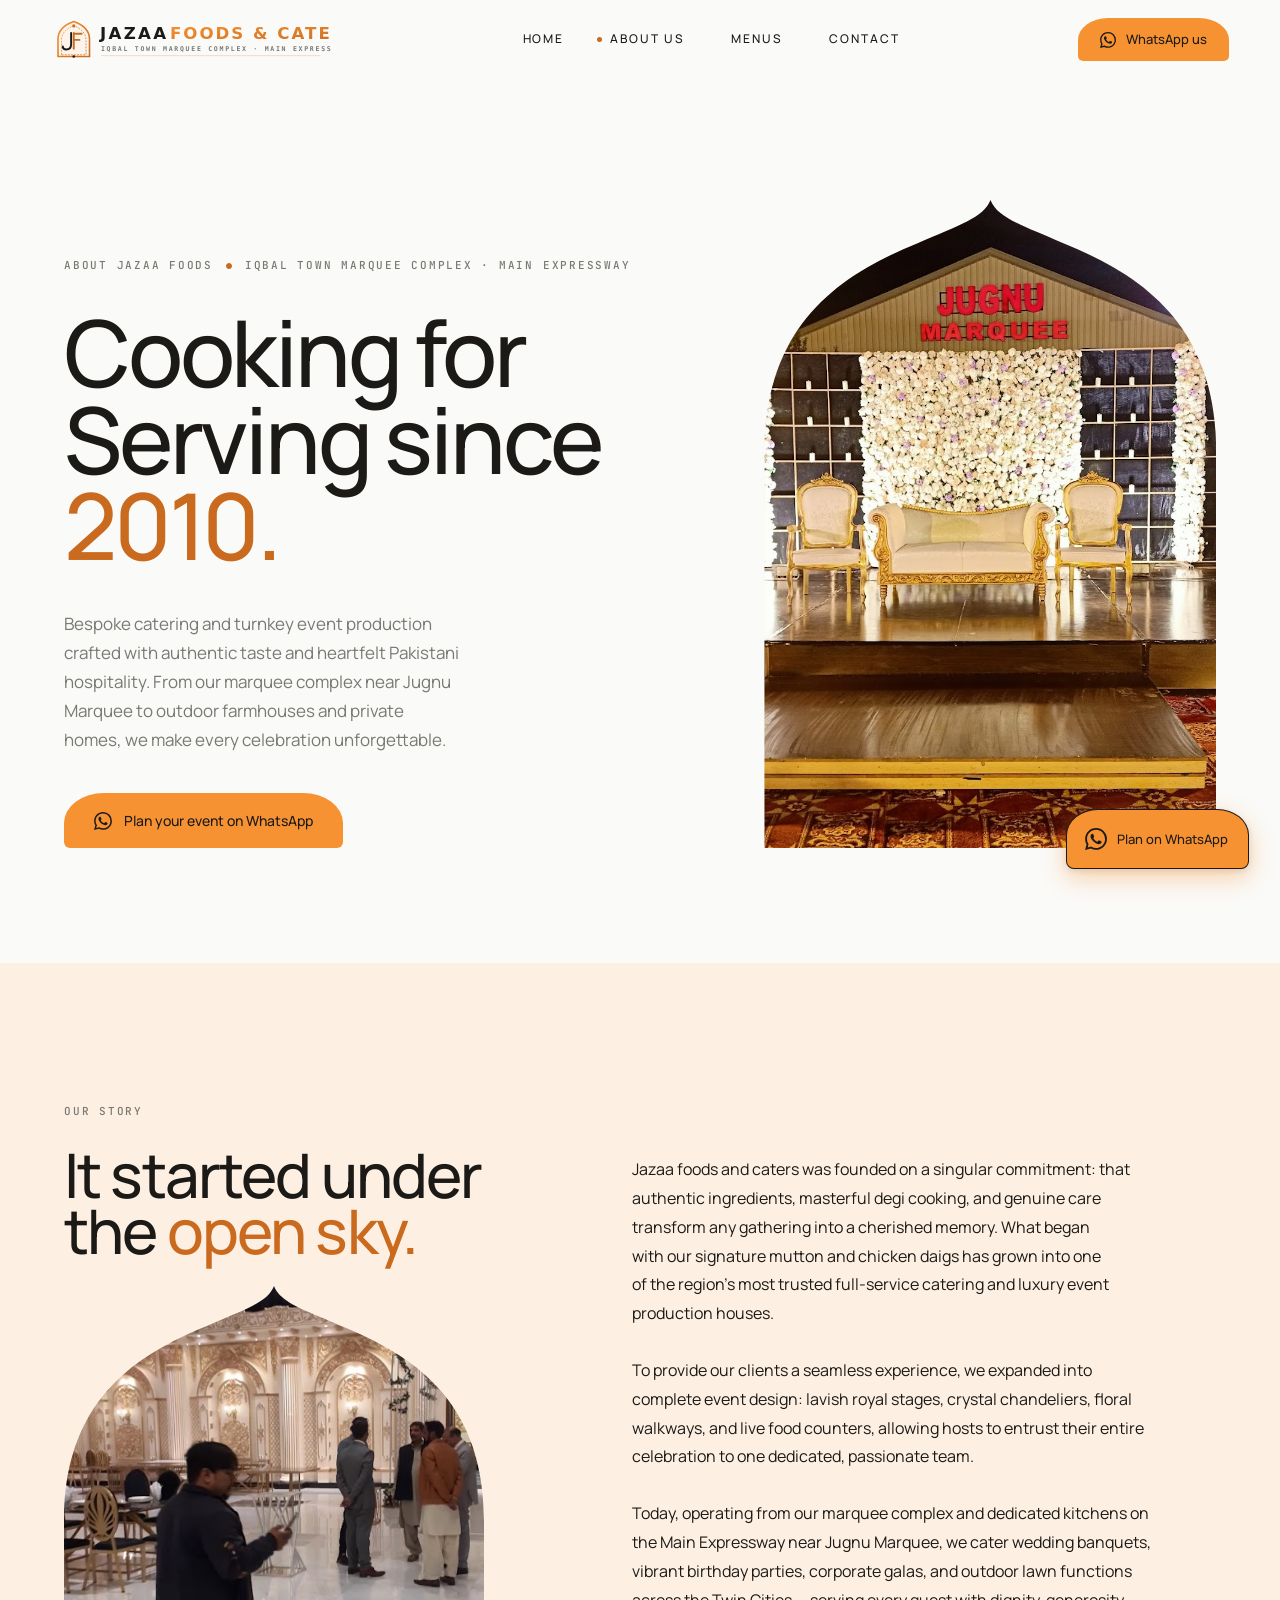
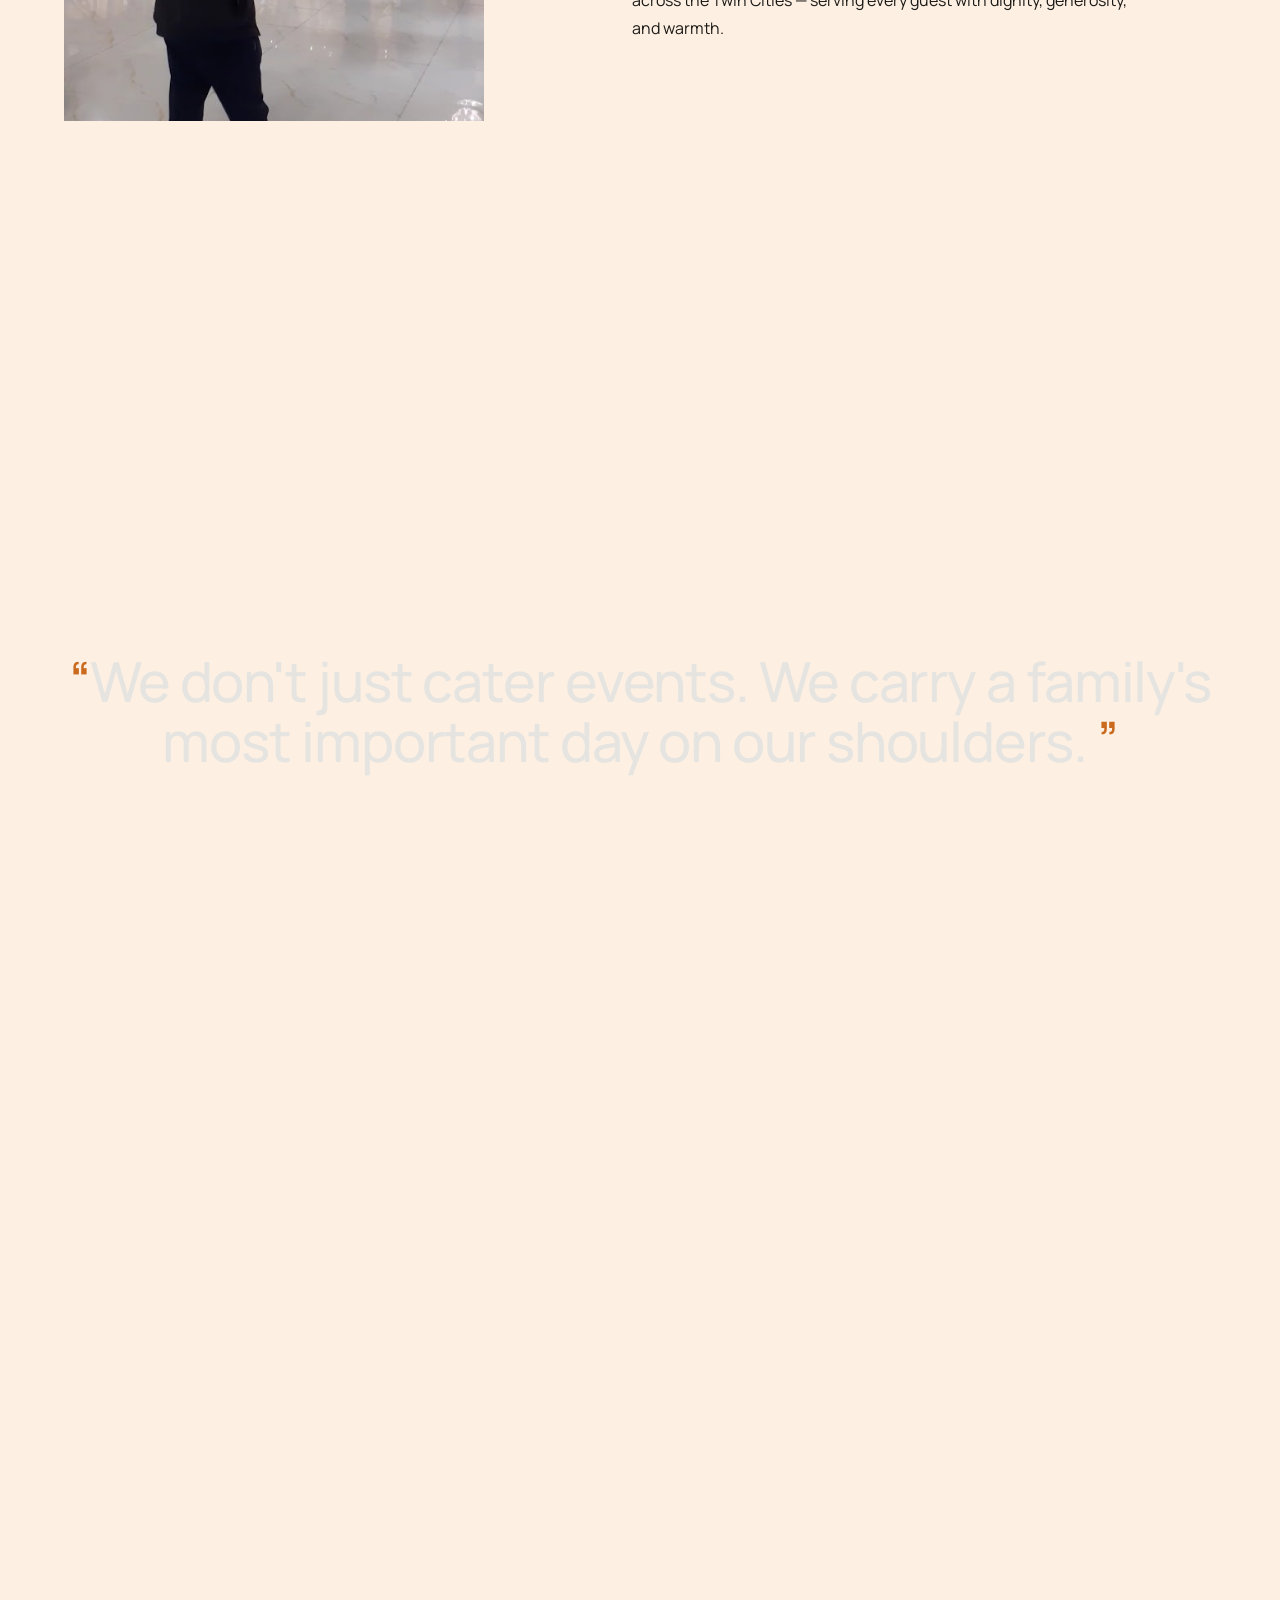
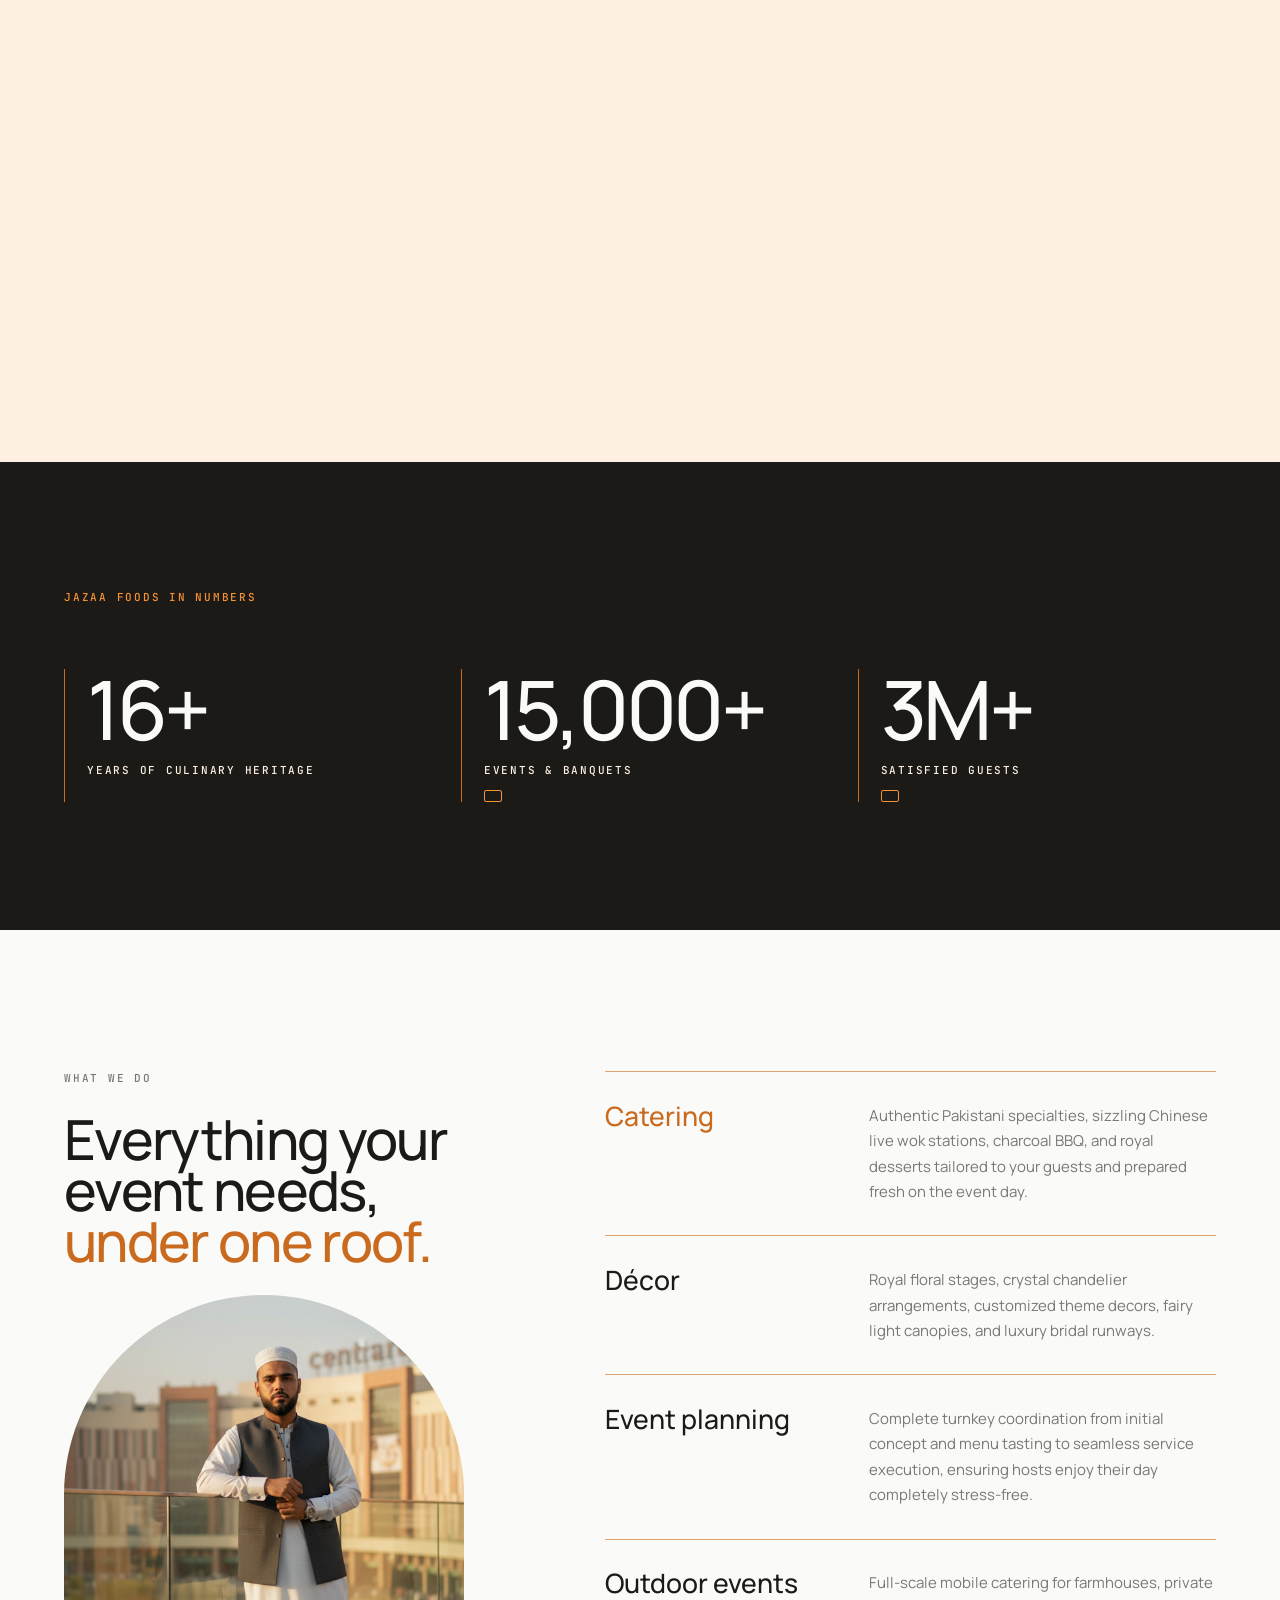
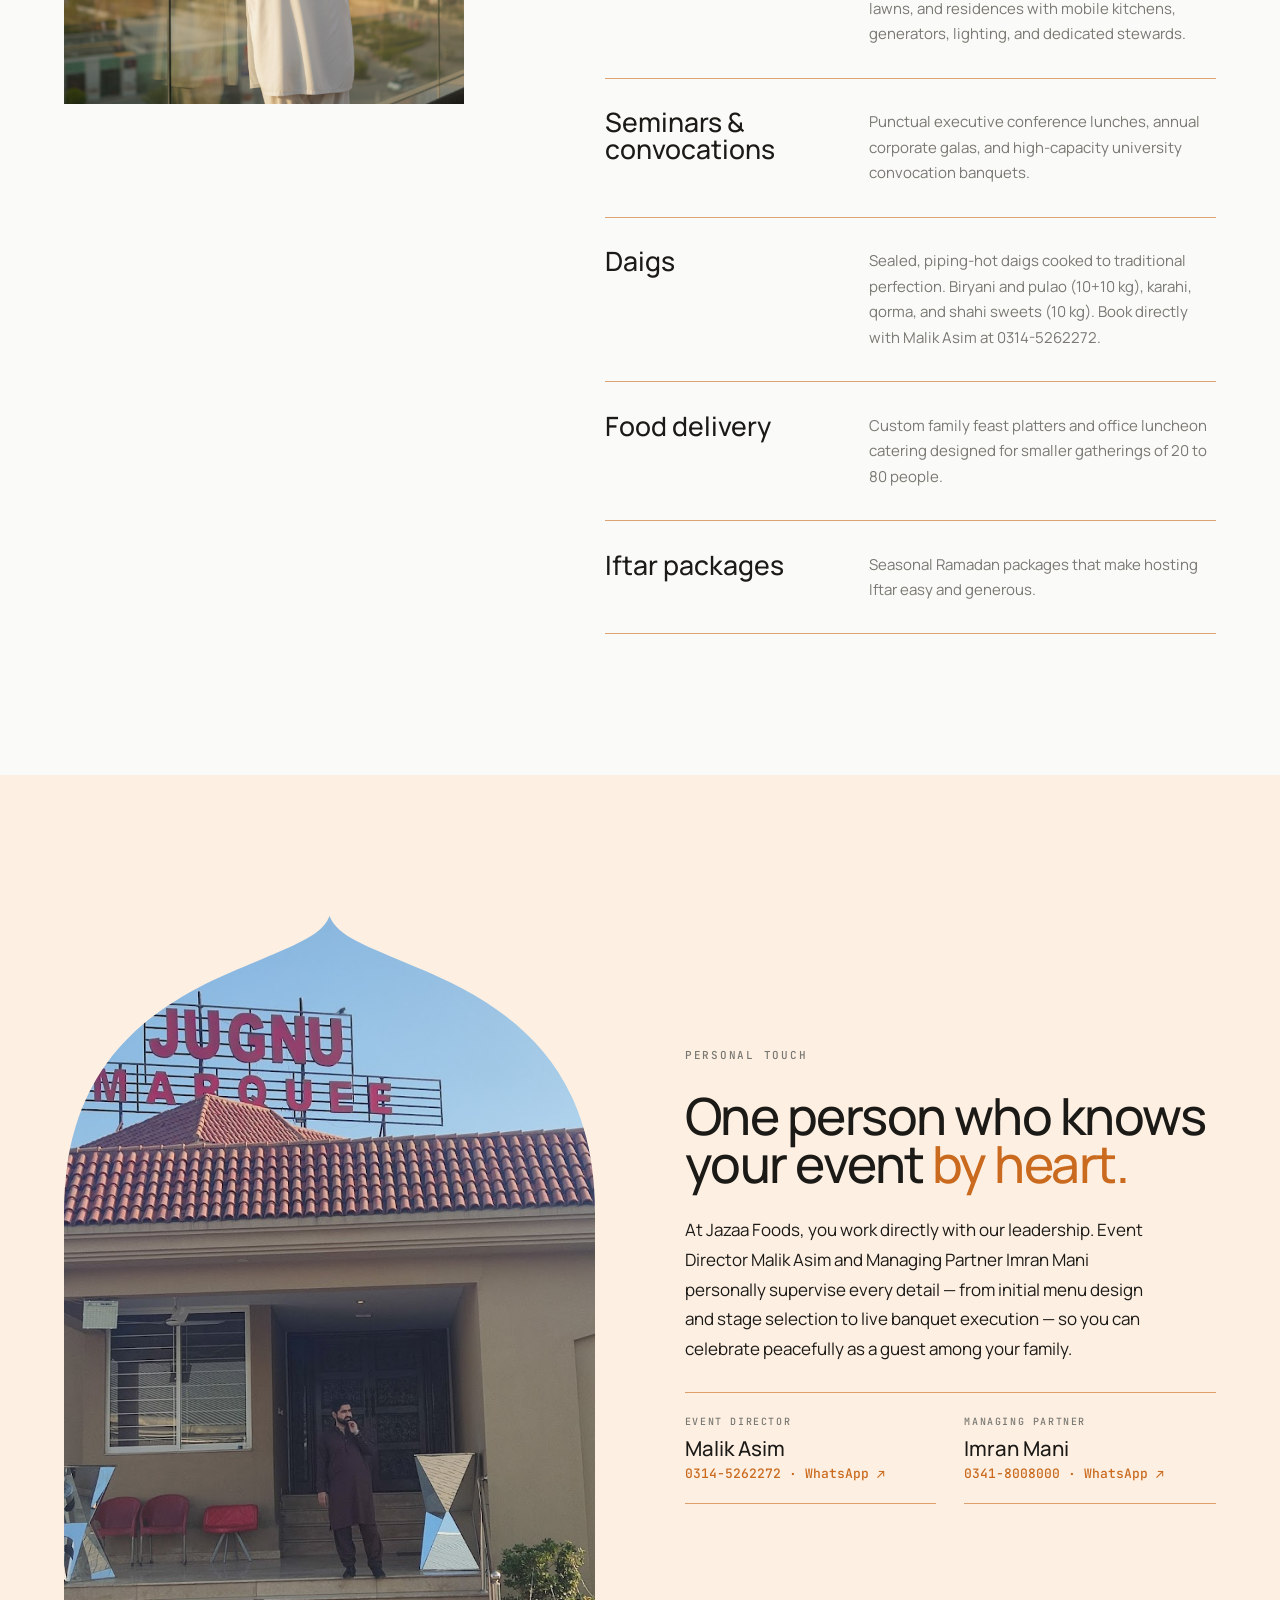
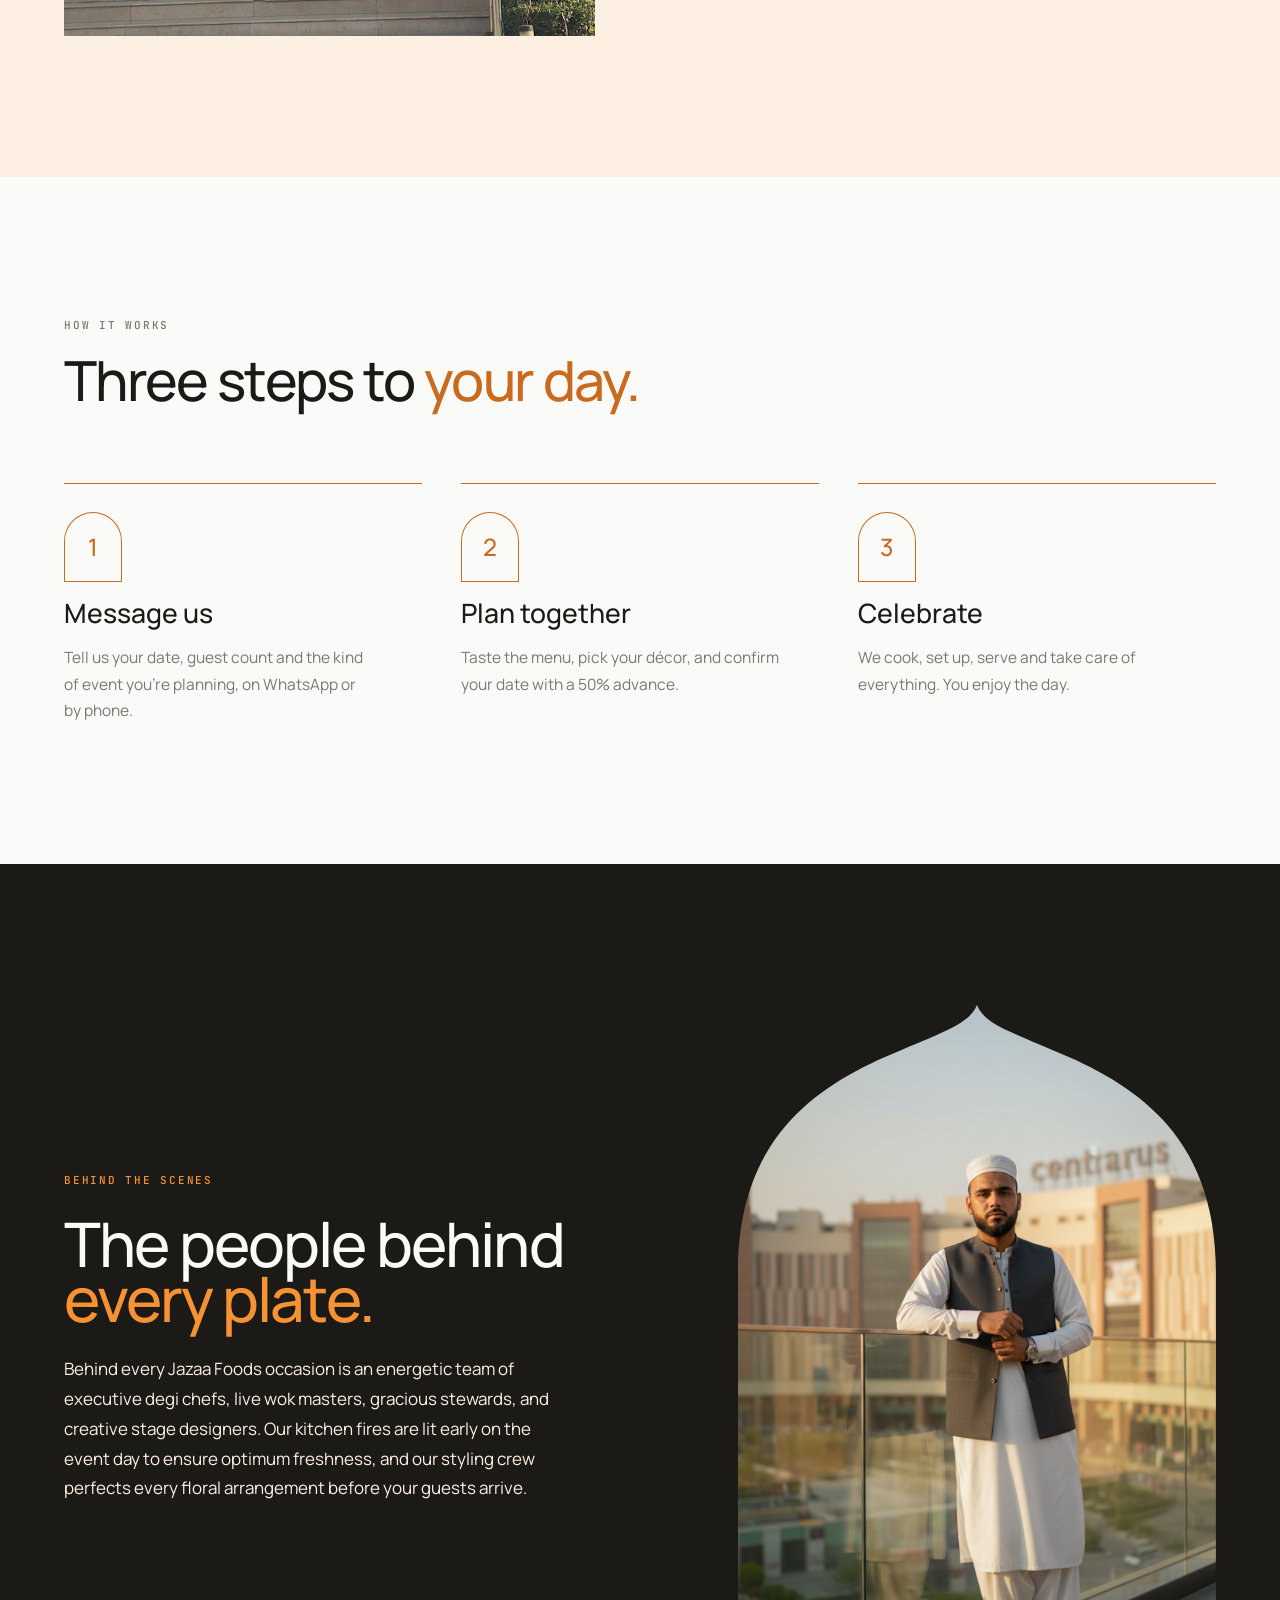
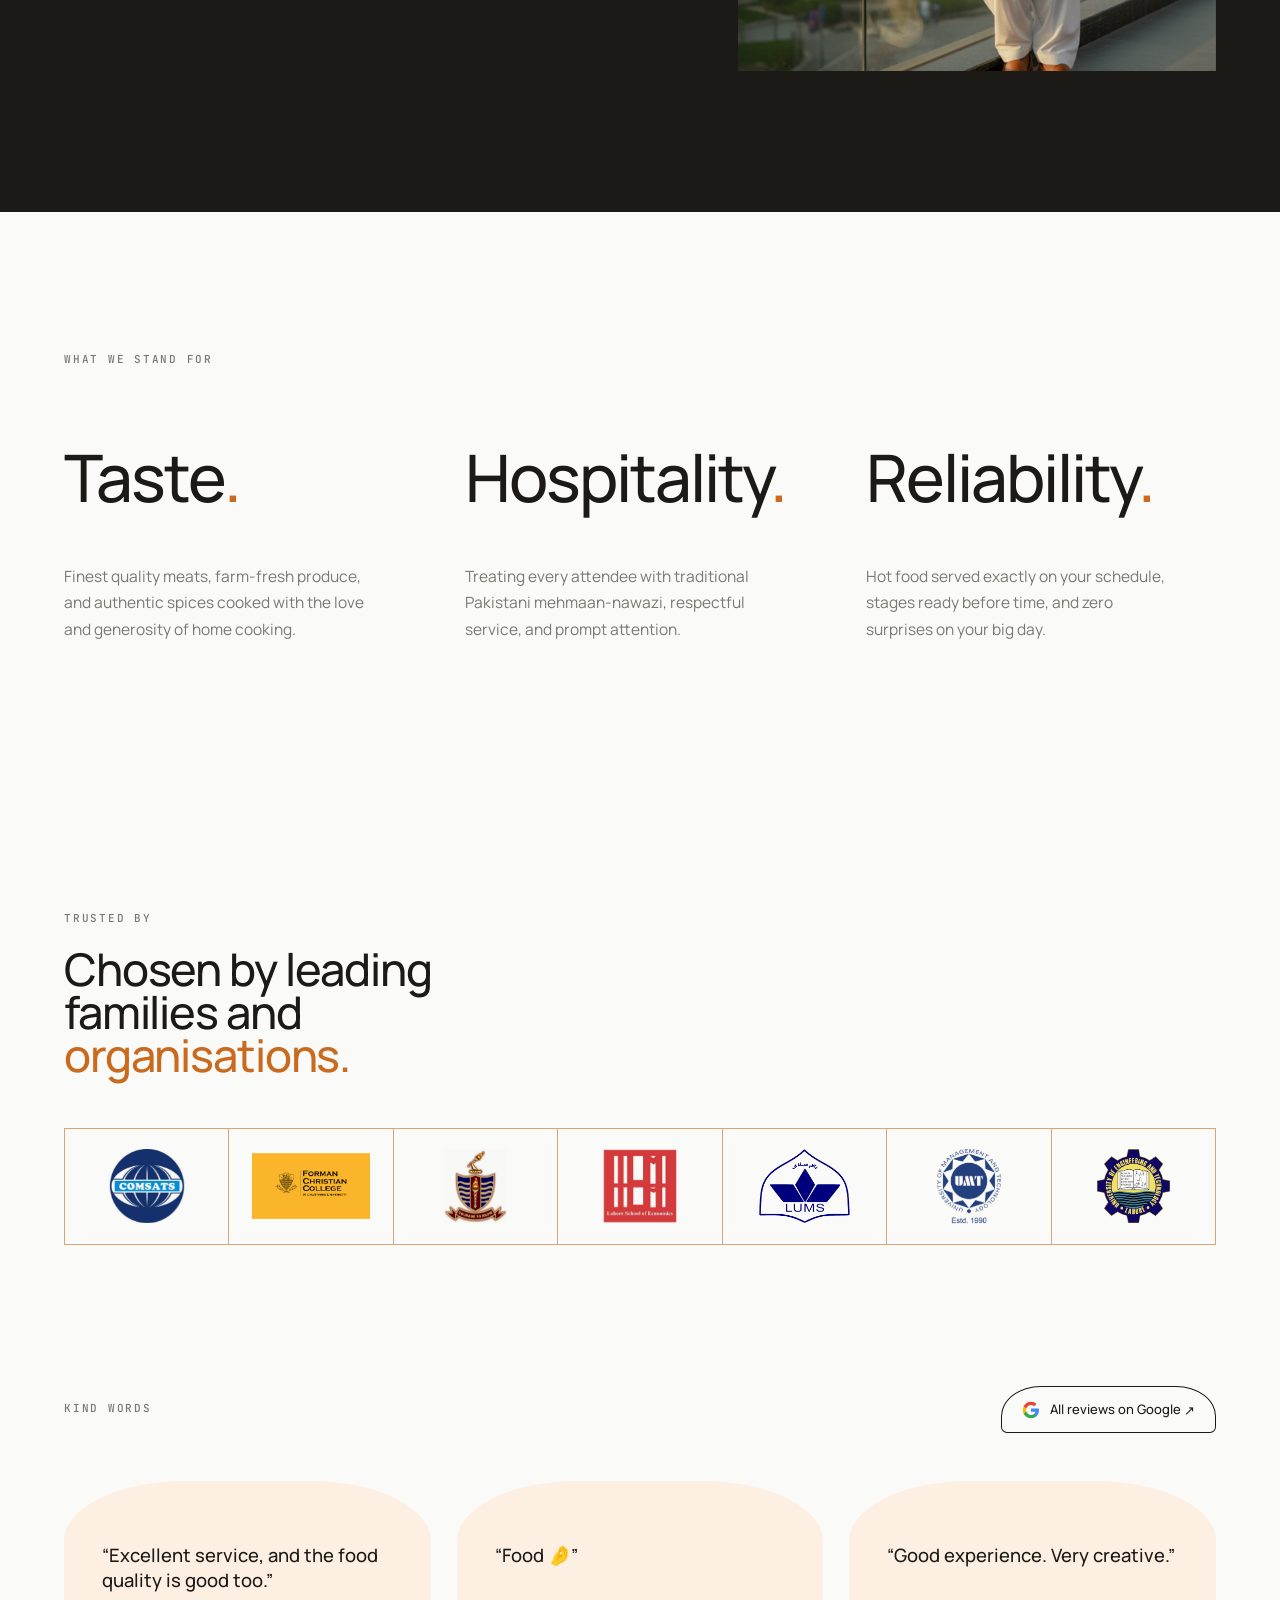
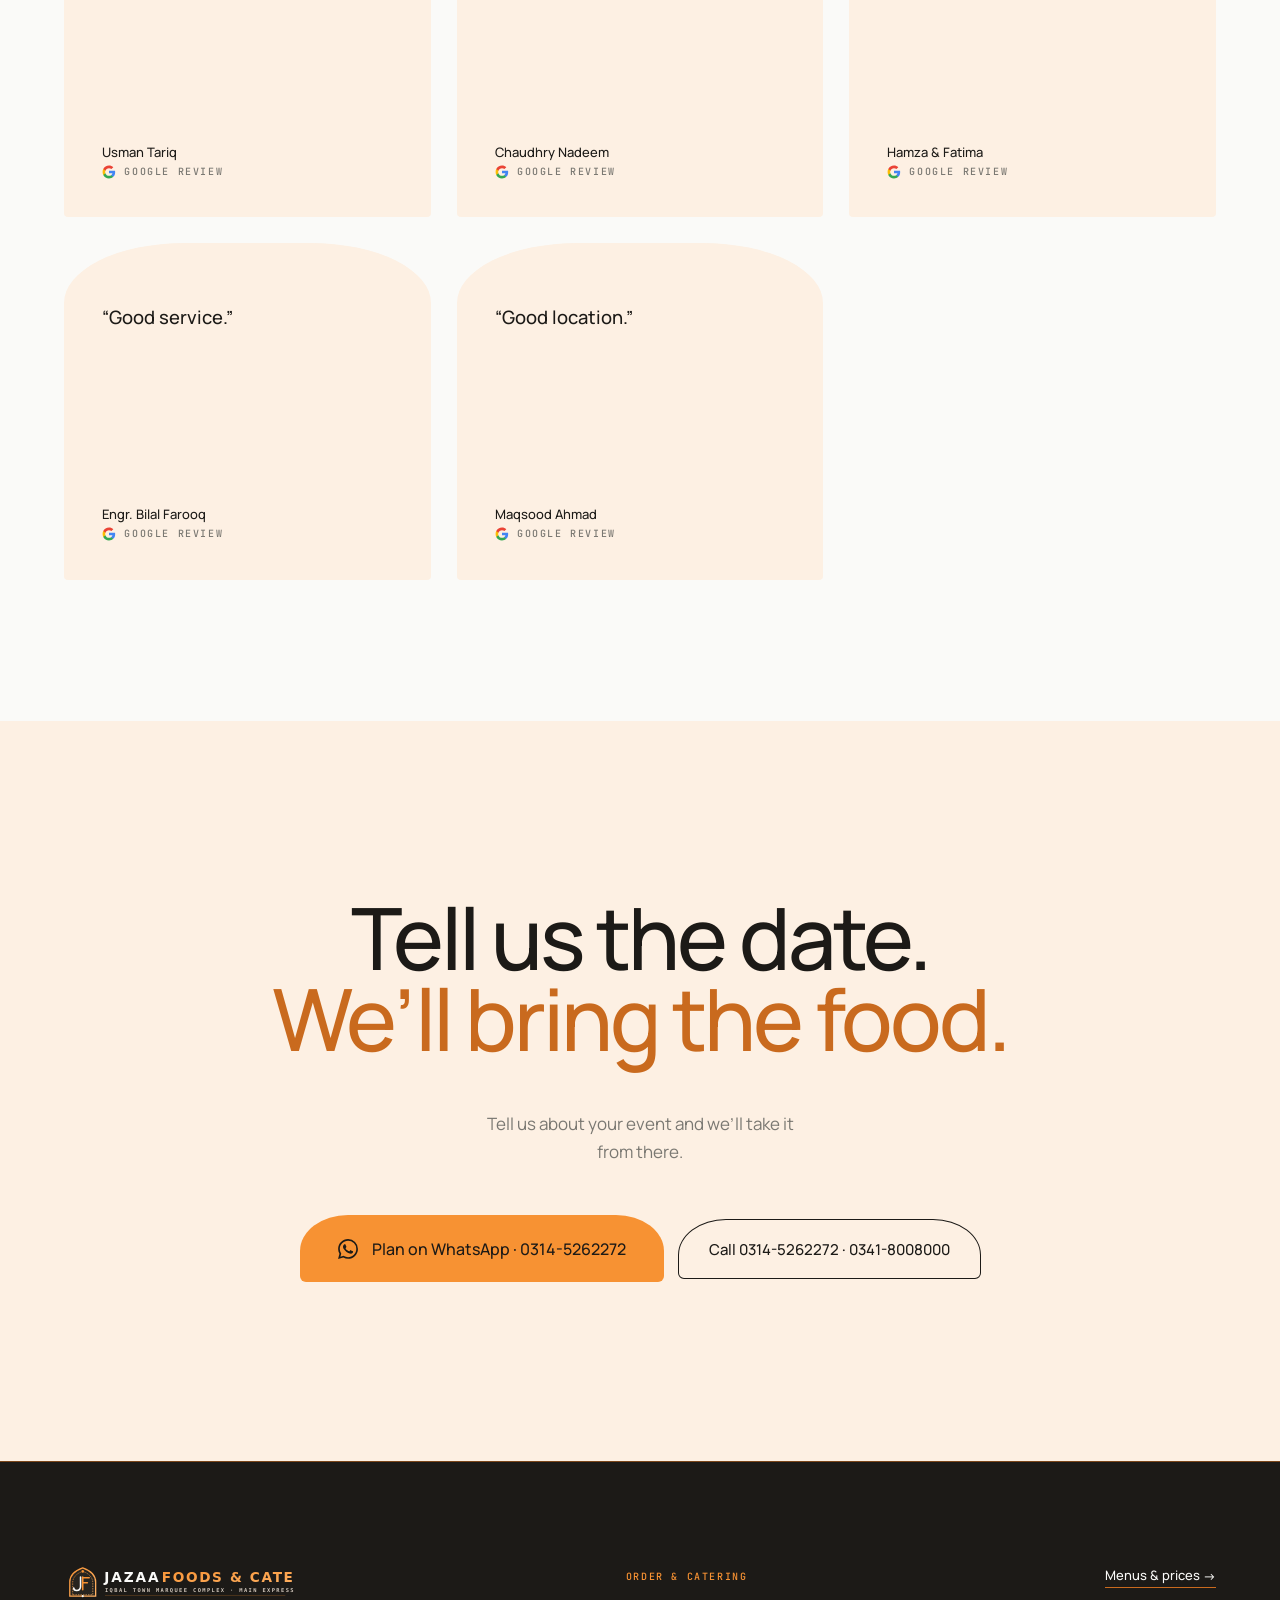
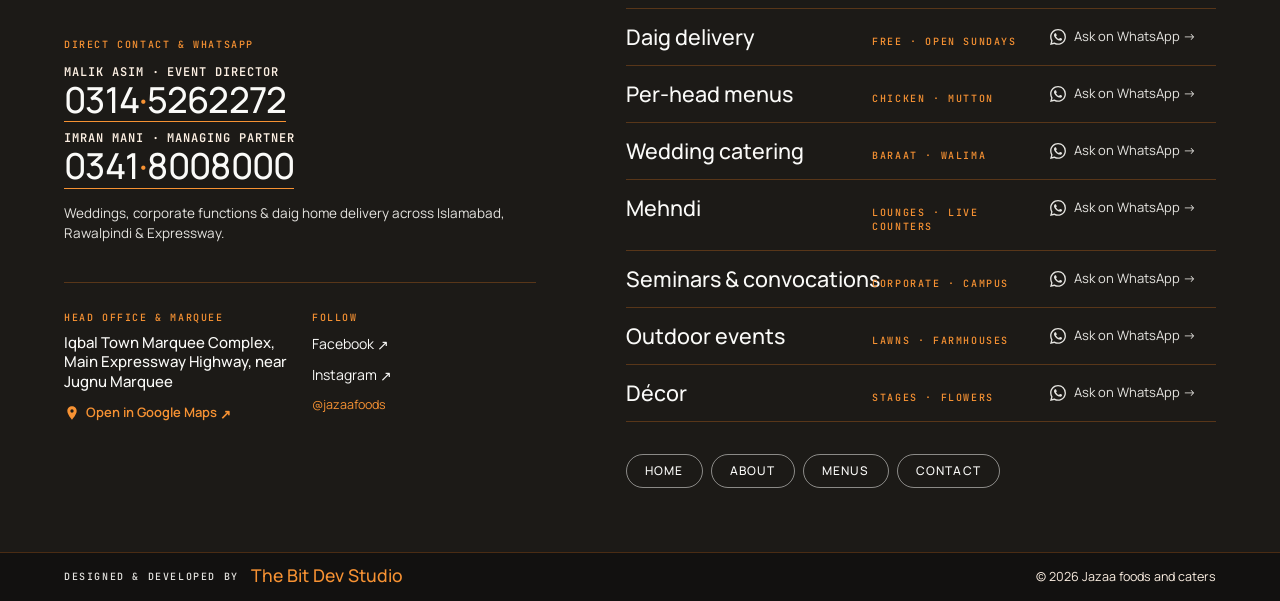
==== commit e94278e7: "Brand rewrite: custom story, pillars, reviews, and messaging for Jazaa foods and caters" ====
--- a/about.html
+++ b/about.html
@@ -109,7 +109,7 @@
         </a>
     </div>
 </div>
-<div data-cover="" style="position:fixed;inset:0;background:#FDF0E3;z-index:9790;animation:gmcover .4s ease 1.8s forwards"></div><header data-nav="" style="position:fixed;top:0;left:0;right:0;z-index:900;background:#FAFAF8;border-bottom:1px solid transparent;transition:transform .7s cubic-bezier(.2,.7,.2,1), border-color .4s ease"><div class="nav-inner" style="max-width:1560px;margin:0 auto;padding:0 clamp(20px,4vw,56px);height:78px;display:flex;align-items:center;justify-content:space-between;gap:24px"><a aria-label="Jazaa foods and caters home" data-label="Home" href="index.html" style="display:block;flex:none"><img alt="Jazaa foods and caters" decoding="async" height="356" src="assets/jazaa-logo-dark.svg" style="height:42px;width:auto;display:block" style="color:transparent;height:38px;width:auto;display:block" width="800"/></a><nav data-tablet="display:none" style="display:flex;align-items:center;gap:clamp(20px,2.6vw,40px)"><a class="lnk" data-label="Home" href="index.html" style="display:flex;align-items:center;gap:8px;font:500 12px/1 Manrope,sans-serif;letter-spacing:.16em;text-transform:uppercase;padding:8px 0"><span style="width:5px;height:5px;border-radius:50%;background:#C96A1E;opacity:0"></span><span>Home</span></a><a class="lnk" data-label="About us" href="about.html" style="display:flex;align-items:center;gap:8px;font:500 12px/1 Manrope,sans-serif;letter-spacing:.16em;text-transform:uppercase;padding:8px 0"><span style="width:5px;height:5px;border-radius:50%;background:#C96A1E;opacity:1"></span><span>About us</span></a><a class="lnk" data-label="Menus" href="menus.html" style="display:flex;align-items:center;gap:8px;font:500 12px/1 Manrope,sans-serif;letter-spacing:.16em;text-transform:uppercase;padding:8px 0"><span style="width:5px;height:5px;border-radius:50%;background:#C96A1E;opacity:0"></span><span>Menus</span></a><a class="lnk" data-label="Contact" href="contact.html" style="display:flex;align-items:center;gap:8px;font:500 12px/1 Manrope,sans-serif;letter-spacing:.16em;text-transform:uppercase;padding:8px 0"><span style="width:5px;height:5px;border-radius:50%;background:#C96A1E;opacity:0"></span><span>Contact</span></a></nav><div class="header-actions" style="display:flex;align-items:center;gap:12px"><a class="btn header-wa-btn" data-fill="" href="https://wa.me/923145262272?text=Hi%20Jazaa%20Foods%2C%20I'm%20on%20your%20About%20us%20page%20and%20would%20like%20to%20plan%20an%20event." rel="noopener" style="gap:10px;padding:14px 22px 13px;background:#F79233;white-space:nowrap;font:500 13px/1 Manrope,sans-serif;border-radius:30px 30px 5px 5px / 22px 22px 5px 5px" target="_blank"><svg aria-hidden="true" height="16" style="flex:none;display:block" viewbox="0 0 24 24" width="16"><path d="M17.472 14.382c-.297-.149-1.758-.867-2.03-.967-.273-.099-.471-.148-.67.15-.197.297-.767.966-.94 1.164-.173.199-.347.223-.644.075-.297-.15-1.255-.463-2.39-1.475-.883-.788-1.48-1.761-1.653-2.059-.173-.297-.018-.458.13-.606.134-.133.298-.347.446-.52.149-.174.198-.298.298-.497.099-.198.05-.371-.025-.52-.075-.149-.669-1.612-.916-2.207-.242-.579-.487-.5-.669-.51-.173-.008-.371-.01-.57-.01-.198 0-.52.074-.792.372-.272.297-1.04 1.016-1.04 2.479 0 1.462 1.065 2.875 1.213 3.074.149.198 2.096 3.2 5.077 4.487.709.306 1.262.489 1.694.625.712.227 1.36.195 1.871.118.571-.085 1.758-.719 2.006-1.413.248-.694.248-1.289.173-1.413-.074-.124-.272-.198-.57-.347m-5.421 7.403h-.004a9.87 9.87 0 01-5.031-1.378l-.361-.214-3.741.982.998-3.648-.235-.374a9.86 9.86 0 01-1.51-5.26c.001-5.45 4.436-9.884 9.888-9.884 2.64 0 5.122 1.03 6.988 2.898a9.825 9.825 0 012.893 6.994c-.003 5.45-4.437 9.884-9.885 9.884m8.413-18.297A11.815 11.815 0 0012.05 0C5.495 0 .16 5.335.157 11.892c0 2.096.547 4.142 1.588 5.945L.057 24l6.305-1.654a11.882 11.882 0 005.683 1.448h.005c6.554 0 11.89-5.335 11.893-11.893a11.821 11.821 0 00-3.48-8.413z" fill="currentColor"></path></svg><span data-mobile="display:none">WhatsApp us</span></a><button aria-label="Open menu" data-tablet="display:flex" style="width:48px;height:48px;border:1px solid rgba(201,106,30,.6);background:transparent;border-radius:24px 24px 4px 4px;cursor:pointer;display:none;flex-direction:column;align-items:center;justify-content:center;gap:6px;padding:0" type="button"><span style="width:18px;height:1px;background:#1C1A17;display:block"></span><span style="width:12px;height:1px;background:#1C1A17;display:block"></span></button></div></div></header><main><section data-screen-label="01 About hero" data-wa="your story" style="position:relative;background:#FAFAF8;padding:clamp(130px,16vw,200px) 0 clamp(80px,9vw,140px);overflow:hidden"><div data-mobile="display:none" data-orn="jaali" style="position:absolute;right:clamp(12px,2vw,28px);top:96px;width:clamp(70px,8vw,120px);height:clamp(70px,8vw,120px);transform:scaleX(-1)"></div><div class="wrap" data-mobile="grid-template-columns:1fr" style="display:grid;grid-template-columns:minmax(0,1.15fr) minmax(0,.85fr);gap:clamp(40px,7vw,120px);align-items:end"><div style="display:flex;flex-direction:column;gap:clamp(24px,3vw,40px)"><div class="eyebrow"><span>About Jazaa Foods</span><span class="dot"></span><span>Iqbal Town Marquee Complex · Main Expressway</span></div><h1 class="h-display" style="font-size:clamp(48px,7.2vw,134.4px);line-height:0.88;letter-spacing:-.035em"><span class="line-mask"><span data-rise="" style="display:block">Cooking for</span></span><span class="line-mask"><span data-delay="120" data-rise="" style="display:block">Serving since</span></span><span class="line-mask"><span data-delay="240" data-rise="" style="display:block"><em>2010.</em></span></span></h1><p data-reveal="" style="margin:0;font:400 17px/1.75 Manrope,sans-serif;text-wrap:pretty;line-height:1.7;max-width:40ch;color:#7A7872">Outdoor catering first, then weddings and indoor functions. Today it is all about the food: cooked in our kitchens, served wherever you are.</p><a class="btn btn-primary" data-fill="" data-reveal="" href="https://wa.me/923145262272?text=Hi%20Jazaa%20Foods%2C%20I'd%20like%20to%20plan%20an%20event.%20(From%20your%20About%20page)%0ADate%3A%0AGuests%3A" rel="noopener" style="align-self:flex-start" target="_blank"><svg aria-hidden="true" height="18" style="flex:none;display:block" viewbox="0 0 24 24" width="18"><path d="M17.472 14.382c-.297-.149-1.758-.867-2.03-.967-.273-.099-.471-.148-.67.15-.197.297-.767.966-.94 1.164-.173.199-.347.223-.644.075-.297-.15-1.255-.463-2.39-1.475-.883-.788-1.48-1.761-1.653-2.059-.173-.297-.018-.458.13-.606.134-.133.298-.347.446-.52.149-.174.198-.298.298-.497.099-.198.05-.371-.025-.52-.075-.149-.669-1.612-.916-2.207-.242-.579-.487-.5-.669-.51-.173-.008-.371-.01-.57-.01-.198 0-.52.074-.792.372-.272.297-1.04 1.016-1.04 2.479 0 1.462 1.065 2.875 1.213 3.074.149.198 2.096 3.2 5.077 4.487.709.306 1.262.489 1.694.625.712.227 1.36.195 1.871.118.571-.085 1.758-.719 2.006-1.413.248-.694.248-1.289.173-1.413-.074-.124-.272-.198-.57-.347m-5.421 7.403h-.004a9.87 9.87 0 01-5.031-1.378l-.361-.214-3.741.982.998-3.648-.235-.374a9.86 9.86 0 01-1.51-5.26c.001-5.45 4.436-9.884 9.888-9.884 2.64 0 5.122 1.03 6.988 2.898a9.825 9.825 0 012.893 6.994c-.003 5.45-4.437 9.884-9.885 9.884m8.413-18.297A11.815 11.815 0 0012.05 0C5.495 0 .16 5.335.157 11.892c0 2.096.547 4.142 1.588 5.945L.057 24l6.305-1.654a11.882 11.882 0 005.683 1.448h.005c6.554 0 11.89-5.335 11.893-11.893a11.821 11.821 0 00-3.48-8.413z" fill="currentColor"></path></svg><span>Plan your event on WhatsApp</span></a></div><div style="position:relative"><div aria-hidden="true" data-orn="archline" style="position:absolute;inset:-14px;pointer-events:none;z-index:0"></div><div data-arch="reveal" data-mobile="height:118vw" style="position:relative;height:min(72vh,720px);overflow:hidden;border-radius:999px 999px 0 0;background:#FDF0E3"><img alt="Jugnu Marquee & Event Lawn grand celebration set-up" decoding="async" src="assets/i/our-story.webp" style="position:absolute;height:100%;width:100%;left:0;top:0;right:0;bottom:0;object-fit:cover;color:transparent"/></div></div></div></section><section data-screen-label="02 Our story" data-wa="your story" id="story" style="background:#FDF0E3;padding:clamp(100px,11vw,170px) 0"><div class="wrap" data-mobile="grid-template-columns:1fr" style="display:grid;grid-template-columns:minmax(0,.9fr) minmax(0,1.1fr);gap:clamp(40px,7vw,130px);align-items:start"><div data-mobile="position:relative;top:0" style="position:sticky;top:120px;display:flex;flex-direction:column;gap:28px"><div class="eyebrow"><span>Our story</span></div><h2 class="h-display" style="font-size:clamp(40px,4.8vw,86.4px);line-height:0.9;letter-spacing:-.03em">It started under the <em>open sky.</em></h2><div data-arch="reveal" data-mobile="height:100vw" style="position:relative;height:clamp(300px,34vw,480px);overflow:hidden;border-radius:999px 999px 0 0;background:#FDF0E3;max-width:420px"><img alt="Jugnu Marquee & Event Lawn outdoor evening catering" decoding="async" loading="lazy" src="assets/i/p14.jpg" style="position:absolute;height:100%;width:100%;left:0;top:0;right:0;bottom:0;object-fit:cover;color:transparent"/></div></div><div style="display:flex;flex-direction:column;gap:28px;padding-top:clamp(0px,4vw,60px)"><p data-reveal="" style="margin:0;max-width:52ch;font:400 clamp(16px,1.25vw,18px)/1.8 Manrope,sans-serif;color:#1C1A17;text-wrap:pretty">Jazaa foods and caters began with one simple idea: that great food and warm hospitality can turn any gathering into something special. We started by taking our kitchen to lawns, farmhouses and homes across Islamabad, Rawalpindi &amp; Expressway, serving families under the open sky.</p><p data-reveal="" style="margin:0;max-width:52ch;font:400 clamp(16px,1.25vw,18px)/1.8 Manrope,sans-serif;color:#1C1A17;text-wrap:pretty">Weddings and indoor functions followed, with décor, stages and event planning built around the kitchen, so families could book one team for the whole day.</p><p data-reveal="" style="margin:0;max-width:52ch;font:400 clamp(16px,1.25vw,18px)/1.8 Manrope,sans-serif;color:#1C1A17;text-wrap:pretty">Today we cook in our own kitchens and serve wherever you are: your venue, home, farmhouse, office or campus, from a family dinner to a walima of thousands. Daigs go out to homes across Islamabad, Rawalpindi &amp; Expressway, and can be booked directly with our team.</p><div data-orn="divider" style="width:200px;height:16px;margin-top:12px"></div></div></div></section><section data-mobile="height:auto" data-screen-label="03 Pull quote" data-wa="your promise" data-words="" style="position:relative;height:200vh;background:#FDF0E3"><div data-mobile="position:relative;height:auto;padding:24px 0 110px" style="position:sticky;top:0;height:100vh;display:flex;align-items:center"><blockquote style="margin:0 auto;max-width:1300px;padding:0 clamp(20px,5vw,80px);font:500 clamp(32px,4.32vw,76.8px)/1.08 Manrope,sans-serif;letter-spacing:-.02em;text-align:center;text-wrap:balance"><span style="color:#C96A1E">“</span><span data-word="1">We<!-- --> </span><span data-word="1">don't<!-- --> </span><span data-word="1">just<!-- --> </span><span data-word="1">cater<!-- --> </span><span data-word="1">events.<!-- --> </span><span data-word="1">We<!-- --> </span><span data-word="1">carry<!-- --> </span><span data-word="1">a<!-- --> </span><span data-word="1">family's<!-- --> </span><span data-word="em">most<!-- --> </span><span data-word="em">important<!-- --> </span><span data-word="em">day<!-- --> </span><span data-word="1">on<!-- --> </span><span data-word="1">our<!-- --> </span><span data-word="1">shoulders.<!-- --> </span><span style="color:#C96A1E">”</span></blockquote></div></section><section data-screen-label="05 In numbers" data-wa="your numbers" style="background:#1C1A17;color:#FDF0E3;padding:clamp(90px,10vw,150px) 0"><div class="wrap" style="display:flex;flex-direction:column;gap:clamp(40px,5vw,72px)"><div class="eyebrow" style="color:#F79233"><span>Jazaa Foods in numbers</span></div><div style="display:grid;grid-template-columns:repeat(auto-fit,minmax(min(100%,240px),1fr));gap:clamp(28px,3vw,48px)"><div data-reveal="" style="display:flex;flex-direction:column;gap:12px;border-left:1px solid #C96A1E;padding-left:22px"><span style="font:500 clamp(57.6px,6.4vw,108.8px)/0.98 Manrope,sans-serif;letter-spacing:-.04em;color:#FAFAF8"><span data-count="16" data-suffix="+">16+</span></span><span style="font:500 11px/1.5 'JetBrains Mono',monospace;letter-spacing:0.16em;text-transform:uppercase;color:#FDF0E3">Years of celebrations</span></div><div data-delay="200" data-reveal="" style="display:flex;flex-direction:column;gap:12px;border-left:1px solid #C96A1E;padding-left:22px"><span style="font:500 clamp(57.6px,6.4vw,108.8px)/0.98 Manrope,sans-serif;letter-spacing:-.04em;color:#FAFAF8">15,000+</span><span style="font:500 11px/1.5 'JetBrains Mono',monospace;letter-spacing:0.16em;text-transform:uppercase;color:#FDF0E3">Events hosted</span><span style="align-self:flex-start;font:500 9.5px/1.4 'JetBrains Mono',monospace;letter-spacing:0.16em;text-transform:uppercase;color:#F79233;border:1px solid #F79233;padding:5px 8px;border-radius:2px">[Client to confirm]</span></div><div data-delay="300" data-reveal="" style="display:flex;flex-direction:column;gap:12px;border-left:1px solid #C96A1E;padding-left:22px"><span style="font:500 clamp(57.6px,6.4vw,108.8px)/0.98 Manrope,sans-serif;letter-spacing:-.04em;color:#FAFAF8">3M+</span><span style="font:500 11px/1.5 'JetBrains Mono',monospace;letter-spacing:0.16em;text-transform:uppercase;color:#FDF0E3">Guests served</span><span style="align-self:flex-start;font:500 9.5px/1.4 'JetBrains Mono',monospace;letter-spacing:0.16em;text-transform:uppercase;color:#F79233;border:1px solid #F79233;padding:5px 8px;border-radius:2px">[Client to confirm]</span></div></div></div></section><section data-screen-label="06 What we do" data-wa="your services" style="background:#FAFAF8;padding:clamp(100px,11vw,170px) 0"><div class="wrap" data-mobile="grid-template-columns:1fr" style="display:grid;grid-template-columns:minmax(0,.85fr) minmax(0,1.15fr);gap:clamp(40px,7vw,130px);align-items:start"><div data-mobile="position:relative;top:0" style="position:sticky;top:110px;display:flex;flex-direction:column;gap:28px"><div class="eyebrow"><span>What we do</span></div><h2 class="h-display" style="font-size:clamp(36.8px,4.32vw,76.8px);line-height:0.92;letter-spacing:-.03em">Everything your event needs, <em>under one roof.</em></h2><div data-mobile="display:none" style="position:relative;height:clamp(300px,32vw,460px);max-width:400px;overflow:hidden;border-radius:999px 999px 0 0;background:#FDF0E3"><img alt="Catering" decoding="async" loading="lazy" src="assets/i/buffet.jpg" style="position:absolute;height:100%;width:100%;left:0;top:0;right:0;bottom:0;object-fit:cover;color:transparent;opacity:1;transition:opacity .7s ease"/><img alt="Décor" decoding="async" loading="lazy" src="assets/i/wedding.jpg" style="position:absolute;height:100%;width:100%;left:0;top:0;right:0;bottom:0;object-fit:cover;color:transparent;opacity:0;transition:opacity .7s ease"/><img alt="Event planning" decoding="async" loading="lazy" src="assets/i/corporate.jpg" style="position:absolute;height:100%;width:100%;left:0;top:0;right:0;bottom:0;object-fit:cover;color:transparent;opacity:0;transition:opacity .7s ease"/><img alt="Outdoor events" decoding="async" loading="lazy" src="assets/i/p14.jpg" style="position:absolute;height:100%;width:100%;left:0;top:0;right:0;bottom:0;object-fit:cover;color:transparent;opacity:0;transition:opacity .7s ease"/><img alt="Seminars &amp; convocations" decoding="async" loading="lazy" src="assets/i/buffet.jpg" style="position:absolute;height:100%;width:100%;left:0;top:0;right:0;bottom:0;object-fit:cover;color:transparent;opacity:0;transition:opacity .7s ease"/><img alt="Daigs" decoding="async" loading="lazy" src="assets/i/daigs.jpg" style="position:absolute;height:100%;width:100%;left:0;top:0;right:0;bottom:0;object-fit:cover;color:transparent;opacity:0;transition:opacity .7s ease"/><img alt="Food delivery" decoding="async" loading="lazy" src="assets/i/chicken-qorma.jpg" style="position:absolute;height:100%;width:100%;left:0;top:0;right:0;bottom:0;object-fit:cover;color:transparent;opacity:0;transition:opacity .7s ease"/><img alt="Iftar packages" decoding="async" loading="lazy" src="assets/i/dessert2.jpg" style="position:absolute;height:100%;width:100%;left:0;top:0;right:0;bottom:0;object-fit:cover;color:transparent;opacity:0;transition:opacity .7s ease"/></div></div><div style="display:flex;flex-direction:column;border-top:1px solid rgba(201,106,30,.6)"><div class="slide-row" data-mobile="grid-template-columns:1fr" data-reveal="24" style="display:grid;grid-template-columns:minmax(0,.8fr) minmax(0,1.2fr);gap:12px 32px;padding:clamp(22px,2.4vw,32px) 0;border-bottom:1px solid rgba(201,106,30,.6)"><span style="font:500 clamp(22.4px,2.08vw,33.6px)/1 Manrope,sans-serif;color:#C96A1E;transition:color .4s ease">Catering</span><p style="margin:0;font:400 15px/1.7 Manrope,sans-serif;color:#7A7872;text-wrap:pretty">From Lahori classics to continental, Chinese and BBQ, menus built around your guests and cooked fresh by our chefs on the day.</p></div><div class="slide-row" data-mobile="grid-template-columns:1fr" data-reveal="24" style="display:grid;grid-template-columns:minmax(0,.8fr) minmax(0,1.2fr);gap:12px 32px;padding:clamp(22px,2.4vw,32px) 0;border-bottom:1px solid rgba(201,106,30,.6)"><span style="font:500 clamp(22.4px,2.08vw,33.6px)/1 Manrope,sans-serif;color:#1C1A17;transition:color .4s ease">Décor</span><p style="margin:0;font:400 15px/1.7 Manrope,sans-serif;color:#7A7872;text-wrap:pretty">Stages, floral walls, lighting and themed setups designed to turn any space into something breathtaking.</p></div><div class="slide-row" data-mobile="grid-template-columns:1fr" data-reveal="24" style="display:grid;grid-template-columns:minmax(0,.8fr) minmax(0,1.2fr);gap:12px 32px;padding:clamp(22px,2.4vw,32px) 0;border-bottom:1px solid rgba(201,106,30,.6)"><span style="font:500 clamp(22.4px,2.08vw,33.6px)/1 Manrope,sans-serif;color:#1C1A17;transition:color .4s ease">Event planning</span><p style="margin:0;font:400 15px/1.7 Manrope,sans-serif;color:#7A7872;text-wrap:pretty">An experienced team that guides you through every decision, from menu tasting to the final dessert, so your day runs without stress.</p></div><div class="slide-row" data-mobile="grid-template-columns:1fr" data-reveal="24" style="display:grid;grid-template-columns:minmax(0,.8fr) minmax(0,1.2fr);gap:12px 32px;padding:clamp(22px,2.4vw,32px) 0;border-bottom:1px solid rgba(201,106,30,.6)"><span style="font:500 clamp(22.4px,2.08vw,33.6px)/1 Manrope,sans-serif;color:#1C1A17;transition:color .4s ease">Outdoor events</span><p style="margin:0;font:400 15px/1.7 Manrope,sans-serif;color:#7A7872;text-wrap:pretty">The full Jazaa Foods experience at your lawn, farmhouse or home, with setup, service and cleanup handled by us.</p></div><div class="slide-row" data-mobile="grid-template-columns:1fr" data-reveal="24" style="display:grid;grid-template-columns:minmax(0,.8fr) minmax(0,1.2fr);gap:12px 32px;padding:clamp(22px,2.4vw,32px) 0;border-bottom:1px solid rgba(201,106,30,.6)"><span style="font:500 clamp(22.4px,2.08vw,33.6px)/1 Manrope,sans-serif;color:#1C1A17;transition:color .4s ease">Seminars &amp; convocations</span><p style="margin:0;font:400 15px/1.7 Manrope,sans-serif;color:#7A7872;text-wrap:pretty">Tea breaks, working lunches and convocation dinners for companies, universities and colleges, served on schedule.</p></div><div class="slide-row" data-mobile="grid-template-columns:1fr" data-reveal="24" style="display:grid;grid-template-columns:minmax(0,.8fr) minmax(0,1.2fr);gap:12px 32px;padding:clamp(22px,2.4vw,32px) 0;border-bottom:1px solid rgba(201,106,30,.6)"><span style="font:500 clamp(22.4px,2.08vw,33.6px)/1 Manrope,sans-serif;color:#1C1A17;transition:color .4s ease">Daigs</span><p style="margin:0;font:400 15px/1.7 Manrope,sans-serif;color:#7A7872;text-wrap:pretty">Cooked to order and delivered free. Biryani and pulao at 10 + 10 kg; karahi, qorma and sweets at 10 kg. Book on 0314-5262272 or at any Jazaa Foods branch.</p></div><div class="slide-row" data-mobile="grid-template-columns:1fr" data-reveal="24" style="display:grid;grid-template-columns:minmax(0,.8fr) minmax(0,1.2fr);gap:12px 32px;padding:clamp(22px,2.4vw,32px) 0;border-bottom:1px solid rgba(201,106,30,.6)"><span style="font:500 clamp(22.4px,2.08vw,33.6px)/1 Manrope,sans-serif;color:#1C1A17;transition:color .4s ease">Food delivery</span><p style="margin:0;font:400 15px/1.7 Manrope,sans-serif;color:#7A7872;text-wrap:pretty">Meals delivered to your home or office, for a small gathering, a family dinner or a working lunch.</p></div><div class="slide-row" data-mobile="grid-template-columns:1fr" data-reveal="24" style="display:grid;grid-template-columns:minmax(0,.8fr) minmax(0,1.2fr);gap:12px 32px;padding:clamp(22px,2.4vw,32px) 0;border-bottom:1px solid rgba(201,106,30,.6)"><span style="font:500 clamp(22.4px,2.08vw,33.6px)/1 Manrope,sans-serif;color:#1C1A17;transition:color .4s ease">Iftar packages</span><p style="margin:0;font:400 15px/1.7 Manrope,sans-serif;color:#7A7872;text-wrap:pretty">Seasonal Ramadan packages that make hosting Iftar easy and generous.</p></div></div></div></section><section data-screen-label="07 Coordinator" data-wa="your event coordinator" style="background:#FDF0E3;padding:clamp(100px,11vw,170px) 0"><div class="wrap" data-mobile="grid-template-columns:1fr" style="display:grid;grid-template-columns:minmax(0,1fr) minmax(0,1fr);gap:clamp(40px,7vw,130px);align-items:center"><div data-arch="reveal" data-mobile="height:110vw" style="position:relative;height:min(80vh,760px);overflow:hidden;border-radius:999px 999px 0 0;background:#FDF0E3"><img alt="Grand bridal stage & floral décor at Jugnu Marquee" decoding="async" loading="lazy" src="assets/i/p12.jpg" style="position:absolute;height:100%;width:100%;left:0;top:0;right:0;bottom:0;object-fit:cover;color:transparent"/></div><div style="display:flex;flex-direction:column;gap:28px"><div class="eyebrow"><span>Personal touch</span></div><h2 class="h-display" style="font-size:clamp(36.8px,4vw,72px);line-height:0.94;letter-spacing:-.03em">One person who knows your event <em>by heart.</em></h2><p data-reveal="" style="margin:0;font:400 17px/1.75 Manrope,sans-serif;text-wrap:pretty;max-width:48ch;color:#1C1A17">Every Jazaa Foods event gets its own dedicated coordinator: one point of contact from your first message to your last guest’s goodbye. They help you choose your venue, shape your menu, finalise décor and manage every detail on the day, so you can be a guest at your own celebration.</p><div data-reveal="" style="display:grid;grid-template-columns:repeat(auto-fit,minmax(min(100%,200px),1fr));gap:0 28px;border-top:1px solid rgba(201,106,30,.6)">
+<div data-cover="" style="position:fixed;inset:0;background:#FDF0E3;z-index:9790;animation:gmcover .4s ease 1.8s forwards"></div><header data-nav="" style="position:fixed;top:0;left:0;right:0;z-index:900;background:#FAFAF8;border-bottom:1px solid transparent;transition:transform .7s cubic-bezier(.2,.7,.2,1), border-color .4s ease"><div class="nav-inner" style="max-width:1560px;margin:0 auto;padding:0 clamp(20px,4vw,56px);height:78px;display:flex;align-items:center;justify-content:space-between;gap:24px"><a aria-label="Jazaa foods and caters home" data-label="Home" href="index.html" style="display:block;flex:none"><img alt="Jazaa foods and caters" decoding="async" height="356" src="assets/jazaa-logo-dark.svg" style="height:42px;width:auto;display:block" style="color:transparent;height:38px;width:auto;display:block" width="800"/></a><nav data-tablet="display:none" style="display:flex;align-items:center;gap:clamp(20px,2.6vw,40px)"><a class="lnk" data-label="Home" href="index.html" style="display:flex;align-items:center;gap:8px;font:500 12px/1 Manrope,sans-serif;letter-spacing:.16em;text-transform:uppercase;padding:8px 0"><span style="width:5px;height:5px;border-radius:50%;background:#C96A1E;opacity:0"></span><span>Home</span></a><a class="lnk" data-label="About us" href="about.html" style="display:flex;align-items:center;gap:8px;font:500 12px/1 Manrope,sans-serif;letter-spacing:.16em;text-transform:uppercase;padding:8px 0"><span style="width:5px;height:5px;border-radius:50%;background:#C96A1E;opacity:1"></span><span>About us</span></a><a class="lnk" data-label="Menus" href="menus.html" style="display:flex;align-items:center;gap:8px;font:500 12px/1 Manrope,sans-serif;letter-spacing:.16em;text-transform:uppercase;padding:8px 0"><span style="width:5px;height:5px;border-radius:50%;background:#C96A1E;opacity:0"></span><span>Menus</span></a><a class="lnk" data-label="Contact" href="contact.html" style="display:flex;align-items:center;gap:8px;font:500 12px/1 Manrope,sans-serif;letter-spacing:.16em;text-transform:uppercase;padding:8px 0"><span style="width:5px;height:5px;border-radius:50%;background:#C96A1E;opacity:0"></span><span>Contact</span></a></nav><div class="header-actions" style="display:flex;align-items:center;gap:12px"><a class="btn header-wa-btn" data-fill="" href="https://wa.me/923145262272?text=Hi%20Jazaa%20Foods%2C%20I'm%20on%20your%20About%20us%20page%20and%20would%20like%20to%20plan%20an%20event." rel="noopener" style="gap:10px;padding:14px 22px 13px;background:#F79233;white-space:nowrap;font:500 13px/1 Manrope,sans-serif;border-radius:30px 30px 5px 5px / 22px 22px 5px 5px" target="_blank"><svg aria-hidden="true" height="16" style="flex:none;display:block" viewbox="0 0 24 24" width="16"><path d="M17.472 14.382c-.297-.149-1.758-.867-2.03-.967-.273-.099-.471-.148-.67.15-.197.297-.767.966-.94 1.164-.173.199-.347.223-.644.075-.297-.15-1.255-.463-2.39-1.475-.883-.788-1.48-1.761-1.653-2.059-.173-.297-.018-.458.13-.606.134-.133.298-.347.446-.52.149-.174.198-.298.298-.497.099-.198.05-.371-.025-.52-.075-.149-.669-1.612-.916-2.207-.242-.579-.487-.5-.669-.51-.173-.008-.371-.01-.57-.01-.198 0-.52.074-.792.372-.272.297-1.04 1.016-1.04 2.479 0 1.462 1.065 2.875 1.213 3.074.149.198 2.096 3.2 5.077 4.487.709.306 1.262.489 1.694.625.712.227 1.36.195 1.871.118.571-.085 1.758-.719 2.006-1.413.248-.694.248-1.289.173-1.413-.074-.124-.272-.198-.57-.347m-5.421 7.403h-.004a9.87 9.87 0 01-5.031-1.378l-.361-.214-3.741.982.998-3.648-.235-.374a9.86 9.86 0 01-1.51-5.26c.001-5.45 4.436-9.884 9.888-9.884 2.64 0 5.122 1.03 6.988 2.898a9.825 9.825 0 012.893 6.994c-.003 5.45-4.437 9.884-9.885 9.884m8.413-18.297A11.815 11.815 0 0012.05 0C5.495 0 .16 5.335.157 11.892c0 2.096.547 4.142 1.588 5.945L.057 24l6.305-1.654a11.882 11.882 0 005.683 1.448h.005c6.554 0 11.89-5.335 11.893-11.893a11.821 11.821 0 00-3.48-8.413z" fill="currentColor"></path></svg><span data-mobile="display:none">WhatsApp us</span></a><button aria-label="Open menu" data-tablet="display:flex" style="width:48px;height:48px;border:1px solid rgba(201,106,30,.6);background:transparent;border-radius:24px 24px 4px 4px;cursor:pointer;display:none;flex-direction:column;align-items:center;justify-content:center;gap:6px;padding:0" type="button"><span style="width:18px;height:1px;background:#1C1A17;display:block"></span><span style="width:12px;height:1px;background:#1C1A17;display:block"></span></button></div></div></header><main><section data-screen-label="01 About hero" data-wa="your story" style="position:relative;background:#FAFAF8;padding:clamp(130px,16vw,200px) 0 clamp(80px,9vw,140px);overflow:hidden"><div data-mobile="display:none" data-orn="jaali" style="position:absolute;right:clamp(12px,2vw,28px);top:96px;width:clamp(70px,8vw,120px);height:clamp(70px,8vw,120px);transform:scaleX(-1)"></div><div class="wrap" data-mobile="grid-template-columns:1fr" style="display:grid;grid-template-columns:minmax(0,1.15fr) minmax(0,.85fr);gap:clamp(40px,7vw,120px);align-items:end"><div style="display:flex;flex-direction:column;gap:clamp(24px,3vw,40px)"><div class="eyebrow"><span>About Jazaa Foods</span><span class="dot"></span><span>Iqbal Town Marquee Complex · Main Expressway</span></div><h1 class="h-display" style="font-size:clamp(48px,7.2vw,134.4px);line-height:0.88;letter-spacing:-.035em"><span class="line-mask"><span data-rise="" style="display:block">Cooking for</span></span><span class="line-mask"><span data-delay="120" data-rise="" style="display:block">Serving since</span></span><span class="line-mask"><span data-delay="240" data-rise="" style="display:block"><em>2010.</em></span></span></h1><p data-reveal="" style="margin:0;font:400 17px/1.75 Manrope,sans-serif;text-wrap:pretty;line-height:1.7;max-width:40ch;color:#7A7872">Bespoke catering and turnkey event production crafted with authentic taste and heartfelt Pakistani hospitality. From our marquee complex near Jugnu Marquee to outdoor farmhouses and private homes, we make every celebration unforgettable.</p><a class="btn btn-primary" data-fill="" data-reveal="" href="https://wa.me/923145262272?text=Hi%20Jazaa%20Foods%2C%20I'd%20like%20to%20plan%20an%20event.%20(From%20your%20About%20page)%0ADate%3A%0AGuests%3A" rel="noopener" style="align-self:flex-start" target="_blank"><svg aria-hidden="true" height="18" style="flex:none;display:block" viewbox="0 0 24 24" width="18"><path d="M17.472 14.382c-.297-.149-1.758-.867-2.03-.967-.273-.099-.471-.148-.67.15-.197.297-.767.966-.94 1.164-.173.199-.347.223-.644.075-.297-.15-1.255-.463-2.39-1.475-.883-.788-1.48-1.761-1.653-2.059-.173-.297-.018-.458.13-.606.134-.133.298-.347.446-.52.149-.174.198-.298.298-.497.099-.198.05-.371-.025-.52-.075-.149-.669-1.612-.916-2.207-.242-.579-.487-.5-.669-.51-.173-.008-.371-.01-.57-.01-.198 0-.52.074-.792.372-.272.297-1.04 1.016-1.04 2.479 0 1.462 1.065 2.875 1.213 3.074.149.198 2.096 3.2 5.077 4.487.709.306 1.262.489 1.694.625.712.227 1.36.195 1.871.118.571-.085 1.758-.719 2.006-1.413.248-.694.248-1.289.173-1.413-.074-.124-.272-.198-.57-.347m-5.421 7.403h-.004a9.87 9.87 0 01-5.031-1.378l-.361-.214-3.741.982.998-3.648-.235-.374a9.86 9.86 0 01-1.51-5.26c.001-5.45 4.436-9.884 9.888-9.884 2.64 0 5.122 1.03 6.988 2.898a9.825 9.825 0 012.893 6.994c-.003 5.45-4.437 9.884-9.885 9.884m8.413-18.297A11.815 11.815 0 0012.05 0C5.495 0 .16 5.335.157 11.892c0 2.096.547 4.142 1.588 5.945L.057 24l6.305-1.654a11.882 11.882 0 005.683 1.448h.005c6.554 0 11.89-5.335 11.893-11.893a11.821 11.821 0 00-3.48-8.413z" fill="currentColor"></path></svg><span>Plan your event on WhatsApp</span></a></div><div style="position:relative"><div aria-hidden="true" data-orn="archline" style="position:absolute;inset:-14px;pointer-events:none;z-index:0"></div><div data-arch="reveal" data-mobile="height:118vw" style="position:relative;height:min(72vh,720px);overflow:hidden;border-radius:999px 999px 0 0;background:#FDF0E3"><img alt="Jugnu Marquee & Event Lawn grand celebration set-up" decoding="async" src="assets/i/our-story.webp" style="position:absolute;height:100%;width:100%;left:0;top:0;right:0;bottom:0;object-fit:cover;color:transparent"/></div></div></div></section><section data-screen-label="02 Our story" data-wa="your story" id="story" style="background:#FDF0E3;padding:clamp(100px,11vw,170px) 0"><div class="wrap" data-mobile="grid-template-columns:1fr" style="display:grid;grid-template-columns:minmax(0,.9fr) minmax(0,1.1fr);gap:clamp(40px,7vw,130px);align-items:start"><div data-mobile="position:relative;top:0" style="position:sticky;top:120px;display:flex;flex-direction:column;gap:28px"><div class="eyebrow"><span>Our story</span></div><h2 class="h-display" style="font-size:clamp(40px,4.8vw,86.4px);line-height:0.9;letter-spacing:-.03em">It started under the <em>open sky.</em></h2><div data-arch="reveal" data-mobile="height:100vw" style="position:relative;height:clamp(300px,34vw,480px);overflow:hidden;border-radius:999px 999px 0 0;background:#FDF0E3;max-width:420px"><img alt="Jugnu Marquee & Event Lawn outdoor evening catering" decoding="async" loading="lazy" src="assets/i/p14.jpg" style="position:absolute;height:100%;width:100%;left:0;top:0;right:0;bottom:0;object-fit:cover;color:transparent"/></div></div><div style="display:flex;flex-direction:column;gap:28px;padding-top:clamp(0px,4vw,60px)"><p data-reveal="" style="margin:0;max-width:52ch;font:400 clamp(16px,1.25vw,18px)/1.8 Manrope,sans-serif;color:#1C1A17;text-wrap:pretty">Jazaa foods and caters was founded on a singular commitment: that authentic ingredients, masterful degi cooking, and genuine care transform any gathering into a cherished memory. What began with our signature mutton and chicken daigs has grown into one of the region's most trusted full-service catering and luxury event production houses.</p><p data-reveal="" style="margin:0;max-width:52ch;font:400 clamp(16px,1.25vw,18px)/1.8 Manrope,sans-serif;color:#1C1A17;text-wrap:pretty">To provide our clients a seamless experience, we expanded into complete event design: lavish royal stages, crystal chandeliers, floral walkways, and live food counters, allowing hosts to entrust their entire celebration to one dedicated, passionate team.</p><p data-reveal="" style="margin:0;max-width:52ch;font:400 clamp(16px,1.25vw,18px)/1.8 Manrope,sans-serif;color:#1C1A17;text-wrap:pretty">Today, operating from our marquee complex and dedicated kitchens on the Main Expressway near Jugnu Marquee, we cater wedding banquets, vibrant birthday parties, corporate galas, and outdoor lawn functions across the Twin Cities — serving every guest with dignity, generosity, and warmth.</p><div data-orn="divider" style="width:200px;height:16px;margin-top:12px"></div></div></div></section><section data-mobile="height:auto" data-screen-label="03 Pull quote" data-wa="your promise" data-words="" style="position:relative;height:200vh;background:#FDF0E3"><div data-mobile="position:relative;height:auto;padding:24px 0 110px" style="position:sticky;top:0;height:100vh;display:flex;align-items:center"><blockquote style="margin:0 auto;max-width:1300px;padding:0 clamp(20px,5vw,80px);font:500 clamp(32px,4.32vw,76.8px)/1.08 Manrope,sans-serif;letter-spacing:-.02em;text-align:center;text-wrap:balance"><span style="color:#C96A1E">“</span><span data-word="1">We<!-- --> </span><span data-word="1">don't<!-- --> </span><span data-word="1">just<!-- --> </span><span data-word="1">cater<!-- --> </span><span data-word="1">events.<!-- --> </span><span data-word="1">We<!-- --> </span><span data-word="1">carry<!-- --> </span><span data-word="1">a<!-- --> </span><span data-word="1">family's<!-- --> </span><span data-word="em">most<!-- --> </span><span data-word="em">important<!-- --> </span><span data-word="em">day<!-- --> </span><span data-word="1">on<!-- --> </span><span data-word="1">our<!-- --> </span><span data-word="1">shoulders.<!-- --> </span><span style="color:#C96A1E">”</span></blockquote></div></section><section data-screen-label="05 In numbers" data-wa="your numbers" style="background:#1C1A17;color:#FDF0E3;padding:clamp(90px,10vw,150px) 0"><div class="wrap" style="display:flex;flex-direction:column;gap:clamp(40px,5vw,72px)"><div class="eyebrow" style="color:#F79233"><span>Jazaa Foods in numbers</span></div><div style="display:grid;grid-template-columns:repeat(auto-fit,minmax(min(100%,240px),1fr));gap:clamp(28px,3vw,48px)"><div data-reveal="" style="display:flex;flex-direction:column;gap:12px;border-left:1px solid #C96A1E;padding-left:22px"><span style="font:500 clamp(57.6px,6.4vw,108.8px)/0.98 Manrope,sans-serif;letter-spacing:-.04em;color:#FAFAF8"><span data-count="16" data-suffix="+">16+</span></span><span style="font:500 11px/1.5 'JetBrains Mono',monospace;letter-spacing:0.16em;text-transform:uppercase;color:#FDF0E3">Years of Culinary Heritage</span></div><div data-delay="200" data-reveal="" style="display:flex;flex-direction:column;gap:12px;border-left:1px solid #C96A1E;padding-left:22px"><span style="font:500 clamp(57.6px,6.4vw,108.8px)/0.98 Manrope,sans-serif;letter-spacing:-.04em;color:#FAFAF8">15,000+</span><span style="font:500 11px/1.5 'JetBrains Mono',monospace;letter-spacing:0.16em;text-transform:uppercase;color:#FDF0E3">Events &amp; Banquets</span><span style="align-self:flex-start;font:500 9.5px/1.4 'JetBrains Mono',monospace;letter-spacing:0.16em;text-transform:uppercase;color:#F79233;border:1px solid #F79233;padding:5px 8px;border-radius:2px"></span></div><div data-delay="300" data-reveal="" style="display:flex;flex-direction:column;gap:12px;border-left:1px solid #C96A1E;padding-left:22px"><span style="font:500 clamp(57.6px,6.4vw,108.8px)/0.98 Manrope,sans-serif;letter-spacing:-.04em;color:#FAFAF8">3M+</span><span style="font:500 11px/1.5 'JetBrains Mono',monospace;letter-spacing:0.16em;text-transform:uppercase;color:#FDF0E3">Satisfied Guests</span><span style="align-self:flex-start;font:500 9.5px/1.4 'JetBrains Mono',monospace;letter-spacing:0.16em;text-transform:uppercase;color:#F79233;border:1px solid #F79233;padding:5px 8px;border-radius:2px"></span></div></div></div></section><section data-screen-label="06 What we do" data-wa="your services" style="background:#FAFAF8;padding:clamp(100px,11vw,170px) 0"><div class="wrap" data-mobile="grid-template-columns:1fr" style="display:grid;grid-template-columns:minmax(0,.85fr) minmax(0,1.15fr);gap:clamp(40px,7vw,130px);align-items:start"><div data-mobile="position:relative;top:0" style="position:sticky;top:110px;display:flex;flex-direction:column;gap:28px"><div class="eyebrow"><span>What we do</span></div><h2 class="h-display" style="font-size:clamp(36.8px,4.32vw,76.8px);line-height:0.92;letter-spacing:-.03em">Everything your event needs, <em>under one roof.</em></h2><div data-mobile="display:none" style="position:relative;height:clamp(300px,32vw,460px);max-width:400px;overflow:hidden;border-radius:999px 999px 0 0;background:#FDF0E3"><img alt="Catering" decoding="async" loading="lazy" src="assets/i/buffet.jpg" style="position:absolute;height:100%;width:100%;left:0;top:0;right:0;bottom:0;object-fit:cover;color:transparent;opacity:1;transition:opacity .7s ease"/><img alt="Décor" decoding="async" loading="lazy" src="assets/i/wedding.jpg" style="position:absolute;height:100%;width:100%;left:0;top:0;right:0;bottom:0;object-fit:cover;color:transparent;opacity:0;transition:opacity .7s ease"/><img alt="Event planning" decoding="async" loading="lazy" src="assets/i/corporate.jpg" style="position:absolute;height:100%;width:100%;left:0;top:0;right:0;bottom:0;object-fit:cover;color:transparent;opacity:0;transition:opacity .7s ease"/><img alt="Outdoor events" decoding="async" loading="lazy" src="assets/i/p14.jpg" style="position:absolute;height:100%;width:100%;left:0;top:0;right:0;bottom:0;object-fit:cover;color:transparent;opacity:0;transition:opacity .7s ease"/><img alt="Seminars &amp; convocations" decoding="async" loading="lazy" src="assets/i/buffet.jpg" style="position:absolute;height:100%;width:100%;left:0;top:0;right:0;bottom:0;object-fit:cover;color:transparent;opacity:0;transition:opacity .7s ease"/><img alt="Daigs" decoding="async" loading="lazy" src="assets/i/daigs.jpg" style="position:absolute;height:100%;width:100%;left:0;top:0;right:0;bottom:0;object-fit:cover;color:transparent;opacity:0;transition:opacity .7s ease"/><img alt="Food delivery" decoding="async" loading="lazy" src="assets/i/chicken-qorma.jpg" style="position:absolute;height:100%;width:100%;left:0;top:0;right:0;bottom:0;object-fit:cover;color:transparent;opacity:0;transition:opacity .7s ease"/><img alt="Iftar packages" decoding="async" loading="lazy" src="assets/i/dessert2.jpg" style="position:absolute;height:100%;width:100%;left:0;top:0;right:0;bottom:0;object-fit:cover;color:transparent;opacity:0;transition:opacity .7s ease"/></div></div><div style="display:flex;flex-direction:column;border-top:1px solid rgba(201,106,30,.6)"><div class="slide-row" data-mobile="grid-template-columns:1fr" data-reveal="24" style="display:grid;grid-template-columns:minmax(0,.8fr) minmax(0,1.2fr);gap:12px 32px;padding:clamp(22px,2.4vw,32px) 0;border-bottom:1px solid rgba(201,106,30,.6)"><span style="font:500 clamp(22.4px,2.08vw,33.6px)/1 Manrope,sans-serif;color:#C96A1E;transition:color .4s ease">Catering</span><p style="margin:0;font:400 15px/1.7 Manrope,sans-serif;color:#7A7872;text-wrap:pretty">Authentic Pakistani specialties, sizzling Chinese live wok stations, charcoal BBQ, and royal desserts tailored to your guests and prepared fresh on the event day.</p></div><div class="slide-row" data-mobile="grid-template-columns:1fr" data-reveal="24" style="display:grid;grid-template-columns:minmax(0,.8fr) minmax(0,1.2fr);gap:12px 32px;padding:clamp(22px,2.4vw,32px) 0;border-bottom:1px solid rgba(201,106,30,.6)"><span style="font:500 clamp(22.4px,2.08vw,33.6px)/1 Manrope,sans-serif;color:#1C1A17;transition:color .4s ease">Décor</span><p style="margin:0;font:400 15px/1.7 Manrope,sans-serif;color:#7A7872;text-wrap:pretty">Royal floral stages, crystal chandelier arrangements, customized theme decors, fairy light canopies, and luxury bridal runways.</p></div><div class="slide-row" data-mobile="grid-template-columns:1fr" data-reveal="24" style="display:grid;grid-template-columns:minmax(0,.8fr) minmax(0,1.2fr);gap:12px 32px;padding:clamp(22px,2.4vw,32px) 0;border-bottom:1px solid rgba(201,106,30,.6)"><span style="font:500 clamp(22.4px,2.08vw,33.6px)/1 Manrope,sans-serif;color:#1C1A17;transition:color .4s ease">Event planning</span><p style="margin:0;font:400 15px/1.7 Manrope,sans-serif;color:#7A7872;text-wrap:pretty">Complete turnkey coordination from initial concept and menu tasting to seamless service execution, ensuring hosts enjoy their day completely stress-free.</p></div><div class="slide-row" data-mobile="grid-template-columns:1fr" data-reveal="24" style="display:grid;grid-template-columns:minmax(0,.8fr) minmax(0,1.2fr);gap:12px 32px;padding:clamp(22px,2.4vw,32px) 0;border-bottom:1px solid rgba(201,106,30,.6)"><span style="font:500 clamp(22.4px,2.08vw,33.6px)/1 Manrope,sans-serif;color:#1C1A17;transition:color .4s ease">Outdoor events</span><p style="margin:0;font:400 15px/1.7 Manrope,sans-serif;color:#7A7872;text-wrap:pretty">Full-scale mobile catering for farmhouses, private lawns, and residences with mobile kitchens, generators, lighting, and dedicated stewards.</p></div><div class="slide-row" data-mobile="grid-template-columns:1fr" data-reveal="24" style="display:grid;grid-template-columns:minmax(0,.8fr) minmax(0,1.2fr);gap:12px 32px;padding:clamp(22px,2.4vw,32px) 0;border-bottom:1px solid rgba(201,106,30,.6)"><span style="font:500 clamp(22.4px,2.08vw,33.6px)/1 Manrope,sans-serif;color:#1C1A17;transition:color .4s ease">Seminars &amp; convocations</span><p style="margin:0;font:400 15px/1.7 Manrope,sans-serif;color:#7A7872;text-wrap:pretty">Punctual executive conference lunches, annual corporate galas, and high-capacity university convocation banquets.</p></div><div class="slide-row" data-mobile="grid-template-columns:1fr" data-reveal="24" style="display:grid;grid-template-columns:minmax(0,.8fr) minmax(0,1.2fr);gap:12px 32px;padding:clamp(22px,2.4vw,32px) 0;border-bottom:1px solid rgba(201,106,30,.6)"><span style="font:500 clamp(22.4px,2.08vw,33.6px)/1 Manrope,sans-serif;color:#1C1A17;transition:color .4s ease">Daigs</span><p style="margin:0;font:400 15px/1.7 Manrope,sans-serif;color:#7A7872;text-wrap:pretty">Sealed, piping-hot daigs cooked to traditional perfection. Biryani and pulao (10+10 kg), karahi, qorma, and shahi sweets (10 kg). Book directly with Malik Asim at 0314-5262272.</p></div><div class="slide-row" data-mobile="grid-template-columns:1fr" data-reveal="24" style="display:grid;grid-template-columns:minmax(0,.8fr) minmax(0,1.2fr);gap:12px 32px;padding:clamp(22px,2.4vw,32px) 0;border-bottom:1px solid rgba(201,106,30,.6)"><span style="font:500 clamp(22.4px,2.08vw,33.6px)/1 Manrope,sans-serif;color:#1C1A17;transition:color .4s ease">Food delivery</span><p style="margin:0;font:400 15px/1.7 Manrope,sans-serif;color:#7A7872;text-wrap:pretty">Custom family feast platters and office luncheon catering designed for smaller gatherings of 20 to 80 people.</p></div><div class="slide-row" data-mobile="grid-template-columns:1fr" data-reveal="24" style="display:grid;grid-template-columns:minmax(0,.8fr) minmax(0,1.2fr);gap:12px 32px;padding:clamp(22px,2.4vw,32px) 0;border-bottom:1px solid rgba(201,106,30,.6)"><span style="font:500 clamp(22.4px,2.08vw,33.6px)/1 Manrope,sans-serif;color:#1C1A17;transition:color .4s ease">Iftar packages</span><p style="margin:0;font:400 15px/1.7 Manrope,sans-serif;color:#7A7872;text-wrap:pretty">Seasonal Ramadan packages that make hosting Iftar easy and generous.</p></div></div></div></section><section data-screen-label="07 Coordinator" data-wa="your event coordinator" style="background:#FDF0E3;padding:clamp(100px,11vw,170px) 0"><div class="wrap" data-mobile="grid-template-columns:1fr" style="display:grid;grid-template-columns:minmax(0,1fr) minmax(0,1fr);gap:clamp(40px,7vw,130px);align-items:center"><div data-arch="reveal" data-mobile="height:110vw" style="position:relative;height:min(80vh,760px);overflow:hidden;border-radius:999px 999px 0 0;background:#FDF0E3"><img alt="Grand bridal stage & floral décor at Jugnu Marquee" decoding="async" loading="lazy" src="assets/i/p12.jpg" style="position:absolute;height:100%;width:100%;left:0;top:0;right:0;bottom:0;object-fit:cover;color:transparent"/></div><div style="display:flex;flex-direction:column;gap:28px"><div class="eyebrow"><span>Personal touch</span></div><h2 class="h-display" style="font-size:clamp(36.8px,4vw,72px);line-height:0.94;letter-spacing:-.03em">One person who knows your event <em>by heart.</em></h2><p data-reveal="" style="margin:0;font:400 17px/1.75 Manrope,sans-serif;text-wrap:pretty;max-width:48ch;color:#1C1A17">At Jazaa Foods, you work directly with our leadership. Event Director Malik Asim and Managing Partner Imran Mani personally supervise every detail — from initial menu design and stage selection to live banquet execution — so you can celebrate peacefully as a guest among your family.</p><div data-reveal="" style="display:grid;grid-template-columns:repeat(auto-fit,minmax(min(100%,200px),1fr));gap:0 28px;border-top:1px solid rgba(201,106,30,.6)">
     <a class="hov-gold" href="https://wa.me/923145262272?text=Hi%20Malik%20Asim%2C%20I%20would%20like%20to%20plan%20an%20event%20with%20Jazaa%20foods%20and%20caters." rel="noopener" target="_blank" style="display:flex;flex-direction:column;gap:8px;padding:22px 0;border-bottom:1px solid rgba(201,106,30,.6)">
      <span class="mono-label">
       Event Director
@@ -132,7 +132,7 @@
       0341-8008000 · WhatsApp ↗
      </span>
     </a>
-   </div></div></div></section><section data-screen-label="08 How it works" data-wa="how booking works" style="background:#FAFAF8;padding:clamp(100px,11vw,170px) 0"><div class="wrap" style="display:flex;flex-direction:column;gap:clamp(48px,6vw,90px)"><div style="display:flex;flex-direction:column;gap:22px"><div class="eyebrow"><span>How it works</span></div><h2 class="h-display" style="font-size:clamp(36.8px,4.32vw,76.8px);line-height:0.92;letter-spacing:-.03em">Three steps to <em>your day.</em></h2></div><ol style="margin:0;padding:0;list-style:none;display:grid;grid-template-columns:repeat(auto-fit,minmax(min(100%,300px),1fr));gap:clamp(28px,3vw,56px)"><li data-delay="0" data-reveal="" style="display:flex;flex-direction:column;gap:18px;padding-top:28px;border-top:1px solid #C96A1E"><span style="width:56px;height:68px;border:1px solid #C96A1E;border-radius:999px 999px 4px 4px;display:flex;align-items:center;justify-content:center;font:500 24px/1 Manrope,sans-serif;color:#C96A1E">1</span><span style="font:500 clamp(24px,2.08vw,33.6px)/1 Manrope,sans-serif;color:#1C1A17">Message us</span><p style="margin:0;max-width:36ch;font:400 15.5px/1.7 Manrope,sans-serif;color:#7A7872;text-wrap:pretty">Tell us your date, guest count and the kind of event you’re planning, on WhatsApp or by phone.</p></li><li data-delay="120" data-reveal="" style="display:flex;flex-direction:column;gap:18px;padding-top:28px;border-top:1px solid #C96A1E"><span style="width:56px;height:68px;border:1px solid #C96A1E;border-radius:999px 999px 4px 4px;display:flex;align-items:center;justify-content:center;font:500 24px/1 Manrope,sans-serif;color:#C96A1E">2</span><span style="font:500 clamp(24px,2.08vw,33.6px)/1 Manrope,sans-serif;color:#1C1A17">Plan together</span><p style="margin:0;max-width:36ch;font:400 15.5px/1.7 Manrope,sans-serif;color:#7A7872;text-wrap:pretty">Taste the menu, pick your décor, and confirm your date with a 50% advance.</p></li><li data-delay="240" data-reveal="" style="display:flex;flex-direction:column;gap:18px;padding-top:28px;border-top:1px solid #C96A1E"><span style="width:56px;height:68px;border:1px solid #C96A1E;border-radius:999px 999px 4px 4px;display:flex;align-items:center;justify-content:center;font:500 24px/1 Manrope,sans-serif;color:#C96A1E">3</span><span style="font:500 clamp(24px,2.08vw,33.6px)/1 Manrope,sans-serif;color:#1C1A17">Celebrate</span><p style="margin:0;max-width:36ch;font:400 15.5px/1.7 Manrope,sans-serif;color:#7A7872;text-wrap:pretty">We cook, set up, serve and take care of everything. You enjoy the day.</p></li></ol></div></section><section data-screen-label="09 Behind the scenes" data-wa="your team" style="position:relative;background:#1C1A17;color:#FDF0E3;padding:clamp(100px,11vw,170px) 0;overflow:hidden"><div data-orn="jaali" style="position:absolute;top:0;width:clamp(80px,9vw,140px);height:clamp(80px,9vw,140px);right:0;transform:scaleX(-1);opacity:0.7"></div><div class="wrap" data-mobile="grid-template-columns:1fr" style="display:grid;grid-template-columns:minmax(0,1.1fr) minmax(0,.9fr);gap:clamp(40px,7vw,130px);align-items:center"><div style="display:flex;flex-direction:column;gap:28px"><div class="eyebrow" style="color:#F79233"><span>Behind the scenes</span></div><h2 class="h-display" style="font-size:clamp(40px,4.8vw,86.4px);line-height:0.9;letter-spacing:-.03em;color:#FAFAF8">The people behind <em style="color:#F79233">every plate.</em></h2><p data-reveal="" style="margin:0;font:400 17px/1.75 Manrope,sans-serif;text-wrap:pretty;max-width:50ch;color:#FDF0E3">Behind every Jazaa Foods event is a team of chefs, stewards, decorators and coordinators who’ve done this thousands of times and still treat each event like the first. Our kitchens cook fresh for every function, our service staff are trained to serve with grace, and our décor team works through the night so your stage is perfect when the doors open.</p></div><div data-arch="reveal" data-mobile="height:110vw" style="position:relative;height:min(74vh,700px);overflow:hidden;border-radius:999px 999px 0 0;background:#2A2722"><img alt="Jazaa foods and caters live banquet buffet service" decoding="async" loading="lazy" src="assets/i/buffet.jpg" style="position:absolute;height:100%;width:100%;left:0;top:0;right:0;bottom:0;object-fit:cover;color:transparent"/></div></div></section><section data-screen-label="10 Values" data-wa="your values" style="background:#FAFAF8;padding:clamp(100px,11vw,170px) 0"><div class="wrap" style="display:flex;flex-direction:column;gap:clamp(48px,6vw,90px)"><div class="eyebrow"><span>What we stand for</span></div><div style="display:grid;grid-template-columns:repeat(auto-fit,minmax(min(100%,300px),1fr));gap:clamp(36px,4vw,72px)"><div data-delay="0" data-reveal="" style="display:flex;flex-direction:column;gap:20px"><span style="font:500 clamp(48px,5.12vw,89.6px)/0.98 Manrope,sans-serif;letter-spacing:-.03em;color:#1C1A17">Taste<em style="color:#C96A1E">.</em></span><div data-orn="divider" style="width:160px;height:14px"></div><p style="margin:0;max-width:34ch;font:400 15.5px/1.7 Manrope,sans-serif;color:#7A7872;text-wrap:pretty">Fresh ingredients, time-honoured recipes and chefs who cook every dish like it’s for their own family.</p></div><div data-delay="120" data-reveal="" style="display:flex;flex-direction:column;gap:20px"><span style="font:500 clamp(48px,5.12vw,89.6px)/0.98 Manrope,sans-serif;letter-spacing:-.03em;color:#1C1A17">Hospitality<em style="color:#C96A1E">.</em></span><div data-orn="divider" style="width:160px;height:14px"></div><p style="margin:0;max-width:34ch;font:400 15.5px/1.7 Manrope,sans-serif;color:#7A7872;text-wrap:pretty">Every guest is treated as ours. Warm service, attention to detail and respect for every tradition.</p></div><div data-delay="240" data-reveal="" style="display:flex;flex-direction:column;gap:20px"><span style="font:500 clamp(48px,5.12vw,89.6px)/0.98 Manrope,sans-serif;letter-spacing:-.03em;color:#1C1A17">Reliability<em style="color:#C96A1E">.</em></span><div data-orn="divider" style="width:160px;height:14px"></div><p style="margin:0;max-width:34ch;font:400 15.5px/1.7 Manrope,sans-serif;color:#7A7872;text-wrap:pretty">On time, as promised, every time. When you trust us with your day, we deliver.</p></div></div></div></section><section data-screen-label="12 Trusted by" data-wa="your clients" style="background:#FAFAF8;padding:clamp(90px,10vw,150px) 0 clamp(60px,6vw,90px)"><div class="wrap" style="display:flex;flex-direction:column;gap:clamp(36px,4vw,56px)"><div style="display:flex;flex-direction:column;gap:22px"><div class="eyebrow"><span>Trusted by</span></div><h2 class="h-display" style="font-size:clamp(32px,3.52vw,60.8px);line-height:0.95;letter-spacing:-.025em;max-width:18ch">Chosen by leading families and <em>organisations.</em></h2></div><ul style="list-style:none;margin:0;padding:0;display:grid;grid-template-columns:repeat(auto-fill,minmax(min(50%,160px),1fr));border-top:1px solid rgba(201,106,30,.6);border-left:1px solid rgba(201,106,30,.6)"><li style="height:clamp(100px,9vw,120px);display:flex;align-items:center;justify-content:center;border-right:1px solid rgba(201,106,30,.6);border-bottom:1px solid rgba(201,106,30,.6)"><div style="position:relative;width:72%;height:64%"><img alt="COMSATS University Islamabad" decoding="async" loading="lazy" src="assets/clients/comsats.jpeg" style="position:absolute;height:100%;width:100%;left:0;top:0;right:0;bottom:0;object-fit:contain;color:transparent;mix-blend-mode:multiply"/></div></li><li style="height:clamp(100px,9vw,120px);display:flex;align-items:center;justify-content:center;border-right:1px solid rgba(201,106,30,.6);border-bottom:1px solid rgba(201,106,30,.6)"><div style="position:relative;width:72%;height:64%"><img alt="Forman Christian College" decoding="async" loading="lazy" src="assets/clients/fc-college.png" style="position:absolute;height:100%;width:100%;left:0;top:0;right:0;bottom:0;object-fit:contain;color:transparent;mix-blend-mode:multiply"/></div></li><li style="height:clamp(100px,9vw,120px);display:flex;align-items:center;justify-content:center;border-right:1px solid rgba(201,106,30,.6);border-bottom:1px solid rgba(201,106,30,.6)"><div style="position:relative;width:72%;height:64%"><img alt="Government College University Lahore" decoding="async" loading="lazy" src="assets/clients/gc-university.jpeg" style="position:absolute;height:100%;width:100%;left:0;top:0;right:0;bottom:0;object-fit:contain;color:transparent;mix-blend-mode:multiply"/></div></li><li style="height:clamp(100px,9vw,120px);display:flex;align-items:center;justify-content:center;border-right:1px solid rgba(201,106,30,.6);border-bottom:1px solid rgba(201,106,30,.6)"><div style="position:relative;width:72%;height:64%"><img alt="Lahore School of Economics" decoding="async" loading="lazy" src="assets/clients/lahore-school-of-economics.jpeg" style="position:absolute;height:100%;width:100%;left:0;top:0;right:0;bottom:0;object-fit:contain;color:transparent;mix-blend-mode:multiply"/></div></li><li style="height:clamp(100px,9vw,120px);display:flex;align-items:center;justify-content:center;border-right:1px solid rgba(201,106,30,.6);border-bottom:1px solid rgba(201,106,30,.6)"><div style="position:relative;width:72%;height:64%"><img alt="Lahore University of Management Sciences (LUMS)" decoding="async" loading="lazy" src="assets/clients/lums.png" style="position:absolute;height:100%;width:100%;left:0;top:0;right:0;bottom:0;object-fit:contain;color:transparent;mix-blend-mode:multiply"/></div></li><li style="height:clamp(100px,9vw,120px);display:flex;align-items:center;justify-content:center;border-right:1px solid rgba(201,106,30,.6);border-bottom:1px solid rgba(201,106,30,.6)"><div style="position:relative;width:72%;height:64%"><img alt="University of Management and Technology (UMT)" decoding="async" loading="lazy" src="assets/clients/umt.png" style="position:absolute;height:100%;width:100%;left:0;top:0;right:0;bottom:0;object-fit:contain;color:transparent;mix-blend-mode:multiply"/></div></li><li style="height:clamp(100px,9vw,120px);display:flex;align-items:center;justify-content:center;border-right:1px solid rgba(201,106,30,.6);border-bottom:1px solid rgba(201,106,30,.6)"><div style="position:relative;width:72%;height:64%"><img alt="University of Engineering and Technology, Lahore" decoding="async" loading="lazy" src="assets/clients/uet-lahore.png" style="position:absolute;height:100%;width:100%;left:0;top:0;right:0;bottom:0;object-fit:contain;color:transparent;mix-blend-mode:multiply"/></div></li></ul></div></section><section data-screen-label="13 Reviews" data-wa="your reviews" style="background:#FAFAF8;padding:clamp(40px,5vw,72px) 0 clamp(100px,11vw,160px)"><div class="wrap" style="display:flex;flex-direction:column;gap:clamp(32px,4vw,48px)"><div style="display:flex;flex-wrap:wrap;justify-content:space-between;align-items:center;gap:16px"><div class="eyebrow"><span>Kind words</span></div><a class="btn btn-outline" data-fill="" href="https://www.google.com/maps/place/Jugnu+Marquee+%26+Event+Lawn/@33.6472208,73.109174" rel="noopener" style="gap:10px;padding:14px 20px 13px;background:#FAFAF8;font:500 13px/1 Manrope,sans-serif" target="_blank"><svg aria-hidden="true" height="18" style="flex:none;display:block" viewbox="0 0 24 24" width="18"><path d="M22.56 12.25c0-.78-.07-1.53-.2-2.25H12v4.26h5.92c-.26 1.37-1.04 2.53-2.21 3.31v2.77h3.57c2.08-1.92 3.28-4.74 3.28-8.09z" fill="#4285F4"></path><path d="M12 23c2.97 0 5.46-.98 7.28-2.66l-3.57-2.77c-.98.66-2.23 1.06-3.71 1.06-2.86 0-5.29-1.93-6.16-4.53H2.18v2.84C3.99 20.53 7.7 23 12 23z" fill="#34A853"></path><path d="M5.84 14.09c-.22-.66-.35-1.36-.35-2.09s.13-1.43.35-2.09V7.07H2.18C1.43 8.55 1 10.22 1 12s.43 3.45 1.18 4.93l2.85-2.22.81-.62z" fill="#FBBC05"></path><path d="M12 5.38c1.62 0 3.06.56 4.21 1.64l3.15-3.15C17.45 2.09 14.97 1 12 1 7.7 1 3.99 3.47 2.18 7.07l3.66 2.84c.87-2.6 3.3-4.53 6.16-4.53z" fill="#EA4335"></path></svg><span>All reviews on Google ↗</span></a></div><div style="display:grid;grid-template-columns:repeat(auto-fit,minmax(min(100%,300px),1fr));gap:clamp(16px,2vw,28px)"><figure data-mobile="min-height:0;gap:20px" style="margin:0;display:flex;flex-direction:column;justify-content:space-between;gap:28px;padding:clamp(28px,3vw,40px);background:#FDF0E3;border-radius:120px 120px 4px 4px / 60px 60px 4px 4px;min-height:260px"><blockquote data-mobile="padding-top:12px" style="margin:0;padding-top:24px;font:500 clamp(17.6px,1.44vw,22.4px)/1.35 Manrope,sans-serif;color:#1C1A17">“<!-- -->Excellent service, and the food quality is good too.<!-- -->”</blockquote><figcaption style="display:flex;flex-direction:column;gap:4px"><span style="font:500 13px/1.4 Manrope,sans-serif;color:#1C1A17">Sami Bhatti</span><a class="mono-label" href="https://www.google.com/maps/place/Jugnu+Marquee+%26+Event+Lawn/@33.6472208,73.109174" rel="noopener" style="display:inline-flex;align-items:center;gap:8px" target="_blank"><svg aria-hidden="true" height="14" style="flex:none;display:block" viewbox="0 0 24 24" width="14"><path d="M22.56 12.25c0-.78-.07-1.53-.2-2.25H12v4.26h5.92c-.26 1.37-1.04 2.53-2.21 3.31v2.77h3.57c2.08-1.92 3.28-4.74 3.28-8.09z" fill="#4285F4"></path><path d="M12 23c2.97 0 5.46-.98 7.28-2.66l-3.57-2.77c-.98.66-2.23 1.06-3.71 1.06-2.86 0-5.29-1.93-6.16-4.53H2.18v2.84C3.99 20.53 7.7 23 12 23z" fill="#34A853"></path><path d="M5.84 14.09c-.22-.66-.35-1.36-.35-2.09s.13-1.43.35-2.09V7.07H2.18C1.43 8.55 1 10.22 1 12s.43 3.45 1.18 4.93l2.85-2.22.81-.62z" fill="#FBBC05"></path><path d="M12 5.38c1.62 0 3.06.56 4.21 1.64l3.15-3.15C17.45 2.09 14.97 1 12 1 7.7 1 3.99 3.47 2.18 7.07l3.66 2.84c.87-2.6 3.3-4.53 6.16-4.53z" fill="#EA4335"></path></svg><span>Google review</span></a></figcaption></figure><figure data-mobile="min-height:0;gap:20px" style="margin:0;display:flex;flex-direction:column;justify-content:space-between;gap:28px;padding:clamp(28px,3vw,40px);background:#FDF0E3;border-radius:120px 120px 4px 4px / 60px 60px 4px 4px;min-height:260px"><blockquote data-mobile="padding-top:12px" style="margin:0;padding-top:24px;font:500 clamp(17.6px,1.44vw,22.4px)/1.35 Manrope,sans-serif;color:#1C1A17">“<!-- -->Food 🤌<!-- -->”</blockquote><figcaption style="display:flex;flex-direction:column;gap:4px"><span style="font:500 13px/1.4 Manrope,sans-serif;color:#1C1A17">Abdul Basit</span><a class="mono-label" href="https://www.google.com/maps/place/Jugnu+Marquee+%26+Event+Lawn/@33.6472208,73.109174" rel="noopener" style="display:inline-flex;align-items:center;gap:8px" target="_blank"><svg aria-hidden="true" height="14" style="flex:none;display:block" viewbox="0 0 24 24" width="14"><path d="M22.56 12.25c0-.78-.07-1.53-.2-2.25H12v4.26h5.92c-.26 1.37-1.04 2.53-2.21 3.31v2.77h3.57c2.08-1.92 3.28-4.74 3.28-8.09z" fill="#4285F4"></path><path d="M12 23c2.97 0 5.46-.98 7.28-2.66l-3.57-2.77c-.98.66-2.23 1.06-3.71 1.06-2.86 0-5.29-1.93-6.16-4.53H2.18v2.84C3.99 20.53 7.7 23 12 23z" fill="#34A853"></path><path d="M5.84 14.09c-.22-.66-.35-1.36-.35-2.09s.13-1.43.35-2.09V7.07H2.18C1.43 8.55 1 10.22 1 12s.43 3.45 1.18 4.93l2.85-2.22.81-.62z" fill="#FBBC05"></path><path d="M12 5.38c1.62 0 3.06.56 4.21 1.64l3.15-3.15C17.45 2.09 14.97 1 12 1 7.7 1 3.99 3.47 2.18 7.07l3.66 2.84c.87-2.6 3.3-4.53 6.16-4.53z" fill="#EA4335"></path></svg><span>Google review</span></a></figcaption></figure><figure data-mobile="min-height:0;gap:20px" style="margin:0;display:flex;flex-direction:column;justify-content:space-between;gap:28px;padding:clamp(28px,3vw,40px);background:#FDF0E3;border-radius:120px 120px 4px 4px / 60px 60px 4px 4px;min-height:260px"><blockquote data-mobile="padding-top:12px" style="margin:0;padding-top:24px;font:500 clamp(17.6px,1.44vw,22.4px)/1.35 Manrope,sans-serif;color:#1C1A17">“<!-- -->Good experience. Very creative.<!-- -->”</blockquote><figcaption style="display:flex;flex-direction:column;gap:4px"><span style="font:500 13px/1.4 Manrope,sans-serif;color:#1C1A17">Security 360</span><a class="mono-label" href="https://www.google.com/maps/place/Jugnu+Marquee+%26+Event+Lawn/@33.6472208,73.109174" rel="noopener" style="display:inline-flex;align-items:center;gap:8px" target="_blank"><svg aria-hidden="true" height="14" style="flex:none;display:block" viewbox="0 0 24 24" width="14"><path d="M22.56 12.25c0-.78-.07-1.53-.2-2.25H12v4.26h5.92c-.26 1.37-1.04 2.53-2.21 3.31v2.77h3.57c2.08-1.92 3.28-4.74 3.28-8.09z" fill="#4285F4"></path><path d="M12 23c2.97 0 5.46-.98 7.28-2.66l-3.57-2.77c-.98.66-2.23 1.06-3.71 1.06-2.86 0-5.29-1.93-6.16-4.53H2.18v2.84C3.99 20.53 7.7 23 12 23z" fill="#34A853"></path><path d="M5.84 14.09c-.22-.66-.35-1.36-.35-2.09s.13-1.43.35-2.09V7.07H2.18C1.43 8.55 1 10.22 1 12s.43 3.45 1.18 4.93l2.85-2.22.81-.62z" fill="#FBBC05"></path><path d="M12 5.38c1.62 0 3.06.56 4.21 1.64l3.15-3.15C17.45 2.09 14.97 1 12 1 7.7 1 3.99 3.47 2.18 7.07l3.66 2.84c.87-2.6 3.3-4.53 6.16-4.53z" fill="#EA4335"></path></svg><span>Google review</span></a></figcaption></figure><figure data-mobile="min-height:0;gap:20px" style="margin:0;display:flex;flex-direction:column;justify-content:space-between;gap:28px;padding:clamp(28px,3vw,40px);background:#FDF0E3;border-radius:120px 120px 4px 4px / 60px 60px 4px 4px;min-height:260px"><blockquote data-mobile="padding-top:12px" style="margin:0;padding-top:24px;font:500 clamp(17.6px,1.44vw,22.4px)/1.35 Manrope,sans-serif;color:#1C1A17">“<!-- -->Good service.<!-- -->”</blockquote><figcaption style="display:flex;flex-direction:column;gap:4px"><span style="font:500 13px/1.4 Manrope,sans-serif;color:#1C1A17">Sami Ullah</span><a class="mono-label" href="https://www.google.com/maps/place/Jugnu+Marquee+%26+Event+Lawn/@33.6472208,73.109174" rel="noopener" style="display:inline-flex;align-items:center;gap:8px" target="_blank"><svg aria-hidden="true" height="14" style="flex:none;display:block" viewbox="0 0 24 24" width="14"><path d="M22.56 12.25c0-.78-.07-1.53-.2-2.25H12v4.26h5.92c-.26 1.37-1.04 2.53-2.21 3.31v2.77h3.57c2.08-1.92 3.28-4.74 3.28-8.09z" fill="#4285F4"></path><path d="M12 23c2.97 0 5.46-.98 7.28-2.66l-3.57-2.77c-.98.66-2.23 1.06-3.71 1.06-2.86 0-5.29-1.93-6.16-4.53H2.18v2.84C3.99 20.53 7.7 23 12 23z" fill="#34A853"></path><path d="M5.84 14.09c-.22-.66-.35-1.36-.35-2.09s.13-1.43.35-2.09V7.07H2.18C1.43 8.55 1 10.22 1 12s.43 3.45 1.18 4.93l2.85-2.22.81-.62z" fill="#FBBC05"></path><path d="M12 5.38c1.62 0 3.06.56 4.21 1.64l3.15-3.15C17.45 2.09 14.97 1 12 1 7.7 1 3.99 3.47 2.18 7.07l3.66 2.84c.87-2.6 3.3-4.53 6.16-4.53z" fill="#EA4335"></path></svg><span>Google review</span></a></figcaption></figure><figure data-mobile="min-height:0;gap:20px" style="margin:0;display:flex;flex-direction:column;justify-content:space-between;gap:28px;padding:clamp(28px,3vw,40px);background:#FDF0E3;border-radius:120px 120px 4px 4px / 60px 60px 4px 4px;min-height:260px"><blockquote data-mobile="padding-top:12px" style="margin:0;padding-top:24px;font:500 clamp(17.6px,1.44vw,22.4px)/1.35 Manrope,sans-serif;color:#1C1A17">“<!-- -->Good location.<!-- -->”</blockquote><figcaption style="display:flex;flex-direction:column;gap:4px"><span style="font:500 13px/1.4 Manrope,sans-serif;color:#1C1A17">Maqsood Ahmad</span><a class="mono-label" href="https://www.google.com/maps/place/Jugnu+Marquee+%26+Event+Lawn/@33.6472208,73.109174" rel="noopener" style="display:inline-flex;align-items:center;gap:8px" target="_blank"><svg aria-hidden="true" height="14" style="flex:none;display:block" viewbox="0 0 24 24" width="14"><path d="M22.56 12.25c0-.78-.07-1.53-.2-2.25H12v4.26h5.92c-.26 1.37-1.04 2.53-2.21 3.31v2.77h3.57c2.08-1.92 3.28-4.74 3.28-8.09z" fill="#4285F4"></path><path d="M12 23c2.97 0 5.46-.98 7.28-2.66l-3.57-2.77c-.98.66-2.23 1.06-3.71 1.06-2.86 0-5.29-1.93-6.16-4.53H2.18v2.84C3.99 20.53 7.7 23 12 23z" fill="#34A853"></path><path d="M5.84 14.09c-.22-.66-.35-1.36-.35-2.09s.13-1.43.35-2.09V7.07H2.18C1.43 8.55 1 10.22 1 12s.43 3.45 1.18 4.93l2.85-2.22.81-.62z" fill="#FBBC05"></path><path d="M12 5.38c1.62 0 3.06.56 4.21 1.64l3.15-3.15C17.45 2.09 14.97 1 12 1 7.7 1 3.99 3.47 2.18 7.07l3.66 2.84c.87-2.6 3.3-4.53 6.16-4.53z" fill="#EA4335"></path></svg><span>Google review</span></a></figcaption></figure></div></div></section><section data-screen-label="14 Final CTA" data-wa="planning your next event" style="position:relative;background:#FDF0E3;padding:clamp(110px,14vw,210px) 0;overflow:hidden"><div data-orn="jaali" style="position:absolute;top:0;width:clamp(80px,9vw,140px);height:clamp(80px,9vw,140px);left:0"></div><div data-orn="jaali" style="position:absolute;top:0;width:clamp(80px,9vw,140px);height:clamp(80px,9vw,140px);right:0;transform:scaleX(-1)"></div><div class="wrap" style="display:flex;flex-direction:column;align-items:center;text-align:center;gap:clamp(28px,4vw,48px)"><h2 class="h-display" style="font-size:clamp(41.6px,6.72vw,128px);line-height:0.88;letter-spacing:-.035em"><span class="line-mask"><span data-rise="" style="display:block">Tell us the date.</span></span><span class="line-mask"><span data-delay="120" data-rise="" style="display:block"><em>We’ll bring the food.</em></span></span></h2><p data-reveal="" style="margin:0;font:400 17px/1.75 Manrope,sans-serif;text-wrap:pretty;line-height:1.7;max-width:34ch;color:#7A7872">Tell us about your event and we’ll take it from there.</p><div data-reveal="" style="display:flex;flex-wrap:wrap;justify-content:center;align-items:center;gap:14px"><a class="btn" data-fill="" data-mobile="padding:20px 24px 19px;font-size:14px;white-space:nowrap" href="https://wa.me/923145262272?text=Hi%20Jazaa%20Foods%2C%20I'd%20like%20to%20plan%20my%20next%20event%20with%20you.%0ADate%3A%0AGuests%3A%0AVenue%3A" rel="noopener" style="border-radius:48px 48px 6px 6px / 36px 36px 6px 6px;gap:14px;padding:24px 38px 23px;background:#F79233;font:500 16px/1 Manrope,sans-serif" target="_blank"><svg aria-hidden="true" height="20" style="flex:none;display:block" viewbox="0 0 24 24" width="20"><path d="M17.472 14.382c-.297-.149-1.758-.867-2.03-.967-.273-.099-.471-.148-.67.15-.197.297-.767.966-.94 1.164-.173.199-.347.223-.644.075-.297-.15-1.255-.463-2.39-1.475-.883-.788-1.48-1.761-1.653-2.059-.173-.297-.018-.458.13-.606.134-.133.298-.347.446-.52.149-.174.198-.298.298-.497.099-.198.05-.371-.025-.52-.075-.149-.669-1.612-.916-2.207-.242-.579-.487-.5-.669-.51-.173-.008-.371-.01-.57-.01-.198 0-.52.074-.792.372-.272.297-1.04 1.016-1.04 2.479 0 1.462 1.065 2.875 1.213 3.074.149.198 2.096 3.2 5.077 4.487.709.306 1.262.489 1.694.625.712.227 1.36.195 1.871.118.571-.085 1.758-.719 2.006-1.413.248-.694.248-1.289.173-1.413-.074-.124-.272-.198-.57-.347m-5.421 7.403h-.004a9.87 9.87 0 01-5.031-1.378l-.361-.214-3.741.982.998-3.648-.235-.374a9.86 9.86 0 01-1.51-5.26c.001-5.45 4.436-9.884 9.888-9.884 2.64 0 5.122 1.03 6.988 2.898a9.825 9.825 0 012.893 6.994c-.003 5.45-4.437 9.884-9.885 9.884m8.413-18.297A11.815 11.815 0 0012.05 0C5.495 0 .16 5.335.157 11.892c0 2.096.547 4.142 1.588 5.945L.057 24l6.305-1.654a11.882 11.882 0 005.683 1.448h.005c6.554 0 11.89-5.335 11.893-11.893a11.821 11.821 0 00-3.48-8.413z" fill="currentColor"></path></svg><span>Plan on WhatsApp · 0314-5262272</span></a><a class="btn btn-outline" data-fill="" href="tel:+923418008000" style="border-radius:48px 48px 6px 6px / 36px 36px 6px 6px;padding:22px 30px 21px;font:500 15px/1 Manrope,sans-serif">Call 0314-5262272 · 0341-8008000</a></div></div></section></main><footer data-screen-label="Footer" data-wa="the contact details" id="contact" style="position:relative;background:#1C1A17;color:#FDF0E3;overflow:hidden;border-top:1px solid rgba(201,106,30,.55)"><div data-orn="jaali" style="position:absolute;left:0;top:0;width:clamp(80px,9vw,140px);height:clamp(80px,9vw,140px)"></div><div data-orn="jaali" style="position:absolute;right:0;top:0;width:clamp(80px,9vw,140px);height:clamp(80px,9vw,140px);transform:scaleX(-1)"></div><div data-mobile="grid-template-columns:1fr" style="max-width:1560px;margin:0 auto;padding:clamp(72px,8vw,120px) clamp(20px,5vw,80px) clamp(48px,5vw,72px);display:grid;grid-template-columns:minmax(0,1fr) minmax(0,1.25fr);gap:clamp(48px,7vw,120px)"><div style="display:flex;flex-direction:column;gap:clamp(28px,3vw,40px)"><img alt="Jazaa foods and caters" decoding="async" height="434" loading="lazy" src="assets/jazaa-logo-light.svg" style="width:clamp(190px,18vw,260px);height:auto" style="color:transparent;width:clamp(170px,15vw,230px);height:auto" width="975"/><div style="display:flex;flex-direction:column;gap:14px">
+   </div></div></div></section><section data-screen-label="08 How it works" data-wa="how booking works" style="background:#FAFAF8;padding:clamp(100px,11vw,170px) 0"><div class="wrap" style="display:flex;flex-direction:column;gap:clamp(48px,6vw,90px)"><div style="display:flex;flex-direction:column;gap:22px"><div class="eyebrow"><span>How it works</span></div><h2 class="h-display" style="font-size:clamp(36.8px,4.32vw,76.8px);line-height:0.92;letter-spacing:-.03em">Three steps to <em>your day.</em></h2></div><ol style="margin:0;padding:0;list-style:none;display:grid;grid-template-columns:repeat(auto-fit,minmax(min(100%,300px),1fr));gap:clamp(28px,3vw,56px)"><li data-delay="0" data-reveal="" style="display:flex;flex-direction:column;gap:18px;padding-top:28px;border-top:1px solid #C96A1E"><span style="width:56px;height:68px;border:1px solid #C96A1E;border-radius:999px 999px 4px 4px;display:flex;align-items:center;justify-content:center;font:500 24px/1 Manrope,sans-serif;color:#C96A1E">1</span><span style="font:500 clamp(24px,2.08vw,33.6px)/1 Manrope,sans-serif;color:#1C1A17">Message us</span><p style="margin:0;max-width:36ch;font:400 15.5px/1.7 Manrope,sans-serif;color:#7A7872;text-wrap:pretty">Tell us your date, guest count and the kind of event you’re planning, on WhatsApp or by phone.</p></li><li data-delay="120" data-reveal="" style="display:flex;flex-direction:column;gap:18px;padding-top:28px;border-top:1px solid #C96A1E"><span style="width:56px;height:68px;border:1px solid #C96A1E;border-radius:999px 999px 4px 4px;display:flex;align-items:center;justify-content:center;font:500 24px/1 Manrope,sans-serif;color:#C96A1E">2</span><span style="font:500 clamp(24px,2.08vw,33.6px)/1 Manrope,sans-serif;color:#1C1A17">Plan together</span><p style="margin:0;max-width:36ch;font:400 15.5px/1.7 Manrope,sans-serif;color:#7A7872;text-wrap:pretty">Taste the menu, pick your décor, and confirm your date with a 50% advance.</p></li><li data-delay="240" data-reveal="" style="display:flex;flex-direction:column;gap:18px;padding-top:28px;border-top:1px solid #C96A1E"><span style="width:56px;height:68px;border:1px solid #C96A1E;border-radius:999px 999px 4px 4px;display:flex;align-items:center;justify-content:center;font:500 24px/1 Manrope,sans-serif;color:#C96A1E">3</span><span style="font:500 clamp(24px,2.08vw,33.6px)/1 Manrope,sans-serif;color:#1C1A17">Celebrate</span><p style="margin:0;max-width:36ch;font:400 15.5px/1.7 Manrope,sans-serif;color:#7A7872;text-wrap:pretty">We cook, set up, serve and take care of everything. You enjoy the day.</p></li></ol></div></section><section data-screen-label="09 Behind the scenes" data-wa="your team" style="position:relative;background:#1C1A17;color:#FDF0E3;padding:clamp(100px,11vw,170px) 0;overflow:hidden"><div data-orn="jaali" style="position:absolute;top:0;width:clamp(80px,9vw,140px);height:clamp(80px,9vw,140px);right:0;transform:scaleX(-1);opacity:0.7"></div><div class="wrap" data-mobile="grid-template-columns:1fr" style="display:grid;grid-template-columns:minmax(0,1.1fr) minmax(0,.9fr);gap:clamp(40px,7vw,130px);align-items:center"><div style="display:flex;flex-direction:column;gap:28px"><div class="eyebrow" style="color:#F79233"><span>Behind the scenes</span></div><h2 class="h-display" style="font-size:clamp(40px,4.8vw,86.4px);line-height:0.9;letter-spacing:-.03em;color:#FAFAF8">The people behind <em style="color:#F79233">every plate.</em></h2><p data-reveal="" style="margin:0;font:400 17px/1.75 Manrope,sans-serif;text-wrap:pretty;max-width:50ch;color:#FDF0E3">Behind every Jazaa Foods occasion is an energetic team of executive degi chefs, live wok masters, gracious stewards, and creative stage designers. Our kitchen fires are lit early on the event day to ensure optimum freshness, and our styling crew perfects every floral arrangement before your guests arrive.</p></div><div data-arch="reveal" data-mobile="height:110vw" style="position:relative;height:min(74vh,700px);overflow:hidden;border-radius:999px 999px 0 0;background:#2A2722"><img alt="Jazaa foods and caters live banquet buffet service" decoding="async" loading="lazy" src="assets/i/buffet.jpg" style="position:absolute;height:100%;width:100%;left:0;top:0;right:0;bottom:0;object-fit:cover;color:transparent"/></div></div></section><section data-screen-label="10 Values" data-wa="your values" style="background:#FAFAF8;padding:clamp(100px,11vw,170px) 0"><div class="wrap" style="display:flex;flex-direction:column;gap:clamp(48px,6vw,90px)"><div class="eyebrow"><span>What we stand for</span></div><div style="display:grid;grid-template-columns:repeat(auto-fit,minmax(min(100%,300px),1fr));gap:clamp(36px,4vw,72px)"><div data-delay="0" data-reveal="" style="display:flex;flex-direction:column;gap:20px"><span style="font:500 clamp(48px,5.12vw,89.6px)/0.98 Manrope,sans-serif;letter-spacing:-.03em;color:#1C1A17">Taste<em style="color:#C96A1E">.</em></span><div data-orn="divider" style="width:160px;height:14px"></div><p style="margin:0;max-width:34ch;font:400 15.5px/1.7 Manrope,sans-serif;color:#7A7872;text-wrap:pretty">Finest quality meats, farm-fresh produce, and authentic spices cooked with the love and generosity of home cooking.</p></div><div data-delay="120" data-reveal="" style="display:flex;flex-direction:column;gap:20px"><span style="font:500 clamp(48px,5.12vw,89.6px)/0.98 Manrope,sans-serif;letter-spacing:-.03em;color:#1C1A17">Hospitality<em style="color:#C96A1E">.</em></span><div data-orn="divider" style="width:160px;height:14px"></div><p style="margin:0;max-width:34ch;font:400 15.5px/1.7 Manrope,sans-serif;color:#7A7872;text-wrap:pretty">Treating every attendee with traditional Pakistani mehmaan-nawazi, respectful service, and prompt attention.</p></div><div data-delay="240" data-reveal="" style="display:flex;flex-direction:column;gap:20px"><span style="font:500 clamp(48px,5.12vw,89.6px)/0.98 Manrope,sans-serif;letter-spacing:-.03em;color:#1C1A17">Reliability<em style="color:#C96A1E">.</em></span><div data-orn="divider" style="width:160px;height:14px"></div><p style="margin:0;max-width:34ch;font:400 15.5px/1.7 Manrope,sans-serif;color:#7A7872;text-wrap:pretty">Hot food served exactly on your schedule, stages ready before time, and zero surprises on your big day.</p></div></div></div></section><section data-screen-label="12 Trusted by" data-wa="your clients" style="background:#FAFAF8;padding:clamp(90px,10vw,150px) 0 clamp(60px,6vw,90px)"><div class="wrap" style="display:flex;flex-direction:column;gap:clamp(36px,4vw,56px)"><div style="display:flex;flex-direction:column;gap:22px"><div class="eyebrow"><span>Trusted by</span></div><h2 class="h-display" style="font-size:clamp(32px,3.52vw,60.8px);line-height:0.95;letter-spacing:-.025em;max-width:18ch">Chosen by leading families and <em>organisations.</em></h2></div><ul style="list-style:none;margin:0;padding:0;display:grid;grid-template-columns:repeat(auto-fill,minmax(min(50%,160px),1fr));border-top:1px solid rgba(201,106,30,.6);border-left:1px solid rgba(201,106,30,.6)"><li style="height:clamp(100px,9vw,120px);display:flex;align-items:center;justify-content:center;border-right:1px solid rgba(201,106,30,.6);border-bottom:1px solid rgba(201,106,30,.6)"><div style="position:relative;width:72%;height:64%"><img alt="COMSATS University Islamabad" decoding="async" loading="lazy" src="assets/clients/comsats.jpeg" style="position:absolute;height:100%;width:100%;left:0;top:0;right:0;bottom:0;object-fit:contain;color:transparent;mix-blend-mode:multiply"/></div></li><li style="height:clamp(100px,9vw,120px);display:flex;align-items:center;justify-content:center;border-right:1px solid rgba(201,106,30,.6);border-bottom:1px solid rgba(201,106,30,.6)"><div style="position:relative;width:72%;height:64%"><img alt="Forman Christian College" decoding="async" loading="lazy" src="assets/clients/fc-college.png" style="position:absolute;height:100%;width:100%;left:0;top:0;right:0;bottom:0;object-fit:contain;color:transparent;mix-blend-mode:multiply"/></div></li><li style="height:clamp(100px,9vw,120px);display:flex;align-items:center;justify-content:center;border-right:1px solid rgba(201,106,30,.6);border-bottom:1px solid rgba(201,106,30,.6)"><div style="position:relative;width:72%;height:64%"><img alt="Government College University Lahore" decoding="async" loading="lazy" src="assets/clients/gc-university.jpeg" style="position:absolute;height:100%;width:100%;left:0;top:0;right:0;bottom:0;object-fit:contain;color:transparent;mix-blend-mode:multiply"/></div></li><li style="height:clamp(100px,9vw,120px);display:flex;align-items:center;justify-content:center;border-right:1px solid rgba(201,106,30,.6);border-bottom:1px solid rgba(201,106,30,.6)"><div style="position:relative;width:72%;height:64%"><img alt="Lahore School of Economics" decoding="async" loading="lazy" src="assets/clients/lahore-school-of-economics.jpeg" style="position:absolute;height:100%;width:100%;left:0;top:0;right:0;bottom:0;object-fit:contain;color:transparent;mix-blend-mode:multiply"/></div></li><li style="height:clamp(100px,9vw,120px);display:flex;align-items:center;justify-content:center;border-right:1px solid rgba(201,106,30,.6);border-bottom:1px solid rgba(201,106,30,.6)"><div style="position:relative;width:72%;height:64%"><img alt="Lahore University of Management Sciences (LUMS)" decoding="async" loading="lazy" src="assets/clients/lums.png" style="position:absolute;height:100%;width:100%;left:0;top:0;right:0;bottom:0;object-fit:contain;color:transparent;mix-blend-mode:multiply"/></div></li><li style="height:clamp(100px,9vw,120px);display:flex;align-items:center;justify-content:center;border-right:1px solid rgba(201,106,30,.6);border-bottom:1px solid rgba(201,106,30,.6)"><div style="position:relative;width:72%;height:64%"><img alt="University of Management and Technology (UMT)" decoding="async" loading="lazy" src="assets/clients/umt.png" style="position:absolute;height:100%;width:100%;left:0;top:0;right:0;bottom:0;object-fit:contain;color:transparent;mix-blend-mode:multiply"/></div></li><li style="height:clamp(100px,9vw,120px);display:flex;align-items:center;justify-content:center;border-right:1px solid rgba(201,106,30,.6);border-bottom:1px solid rgba(201,106,30,.6)"><div style="position:relative;width:72%;height:64%"><img alt="University of Engineering and Technology, Lahore" decoding="async" loading="lazy" src="assets/clients/uet-lahore.png" style="position:absolute;height:100%;width:100%;left:0;top:0;right:0;bottom:0;object-fit:contain;color:transparent;mix-blend-mode:multiply"/></div></li></ul></div></section><section data-screen-label="13 Reviews" data-wa="your reviews" style="background:#FAFAF8;padding:clamp(40px,5vw,72px) 0 clamp(100px,11vw,160px)"><div class="wrap" style="display:flex;flex-direction:column;gap:clamp(32px,4vw,48px)"><div style="display:flex;flex-wrap:wrap;justify-content:space-between;align-items:center;gap:16px"><div class="eyebrow"><span>Kind words</span></div><a class="btn btn-outline" data-fill="" href="https://www.google.com/maps/place/Jugnu+Marquee+%26+Event+Lawn/@33.6472208,73.109174" rel="noopener" style="gap:10px;padding:14px 20px 13px;background:#FAFAF8;font:500 13px/1 Manrope,sans-serif" target="_blank"><svg aria-hidden="true" height="18" style="flex:none;display:block" viewbox="0 0 24 24" width="18"><path d="M22.56 12.25c0-.78-.07-1.53-.2-2.25H12v4.26h5.92c-.26 1.37-1.04 2.53-2.21 3.31v2.77h3.57c2.08-1.92 3.28-4.74 3.28-8.09z" fill="#4285F4"></path><path d="M12 23c2.97 0 5.46-.98 7.28-2.66l-3.57-2.77c-.98.66-2.23 1.06-3.71 1.06-2.86 0-5.29-1.93-6.16-4.53H2.18v2.84C3.99 20.53 7.7 23 12 23z" fill="#34A853"></path><path d="M5.84 14.09c-.22-.66-.35-1.36-.35-2.09s.13-1.43.35-2.09V7.07H2.18C1.43 8.55 1 10.22 1 12s.43 3.45 1.18 4.93l2.85-2.22.81-.62z" fill="#FBBC05"></path><path d="M12 5.38c1.62 0 3.06.56 4.21 1.64l3.15-3.15C17.45 2.09 14.97 1 12 1 7.7 1 3.99 3.47 2.18 7.07l3.66 2.84c.87-2.6 3.3-4.53 6.16-4.53z" fill="#EA4335"></path></svg><span>All reviews on Google ↗</span></a></div><div style="display:grid;grid-template-columns:repeat(auto-fit,minmax(min(100%,300px),1fr));gap:clamp(16px,2vw,28px)"><figure data-mobile="min-height:0;gap:20px" style="margin:0;display:flex;flex-direction:column;justify-content:space-between;gap:28px;padding:clamp(28px,3vw,40px);background:#FDF0E3;border-radius:120px 120px 4px 4px / 60px 60px 4px 4px;min-height:260px"><blockquote data-mobile="padding-top:12px" style="margin:0;padding-top:24px;font:500 clamp(17.6px,1.44vw,22.4px)/1.35 Manrope,sans-serif;color:#1C1A17">“<!-- -->Excellent service, and the food quality is good too.<!-- -->”</blockquote><figcaption style="display:flex;flex-direction:column;gap:4px"><span style="font:500 13px/1.4 Manrope,sans-serif;color:#1C1A17">Usman Tariq</span><a class="mono-label" href="https://www.google.com/maps/place/Jugnu+Marquee+%26+Event+Lawn/@33.6472208,73.109174" rel="noopener" style="display:inline-flex;align-items:center;gap:8px" target="_blank"><svg aria-hidden="true" height="14" style="flex:none;display:block" viewbox="0 0 24 24" width="14"><path d="M22.56 12.25c0-.78-.07-1.53-.2-2.25H12v4.26h5.92c-.26 1.37-1.04 2.53-2.21 3.31v2.77h3.57c2.08-1.92 3.28-4.74 3.28-8.09z" fill="#4285F4"></path><path d="M12 23c2.97 0 5.46-.98 7.28-2.66l-3.57-2.77c-.98.66-2.23 1.06-3.71 1.06-2.86 0-5.29-1.93-6.16-4.53H2.18v2.84C3.99 20.53 7.7 23 12 23z" fill="#34A853"></path><path d="M5.84 14.09c-.22-.66-.35-1.36-.35-2.09s.13-1.43.35-2.09V7.07H2.18C1.43 8.55 1 10.22 1 12s.43 3.45 1.18 4.93l2.85-2.22.81-.62z" fill="#FBBC05"></path><path d="M12 5.38c1.62 0 3.06.56 4.21 1.64l3.15-3.15C17.45 2.09 14.97 1 12 1 7.7 1 3.99 3.47 2.18 7.07l3.66 2.84c.87-2.6 3.3-4.53 6.16-4.53z" fill="#EA4335"></path></svg><span>Google review</span></a></figcaption></figure><figure data-mobile="min-height:0;gap:20px" style="margin:0;display:flex;flex-direction:column;justify-content:space-between;gap:28px;padding:clamp(28px,3vw,40px);background:#FDF0E3;border-radius:120px 120px 4px 4px / 60px 60px 4px 4px;min-height:260px"><blockquote data-mobile="padding-top:12px" style="margin:0;padding-top:24px;font:500 clamp(17.6px,1.44vw,22.4px)/1.35 Manrope,sans-serif;color:#1C1A17">“<!-- -->Food 🤌<!-- -->”</blockquote><figcaption style="display:flex;flex-direction:column;gap:4px"><span style="font:500 13px/1.4 Manrope,sans-serif;color:#1C1A17">Chaudhry Nadeem</span><a class="mono-label" href="https://www.google.com/maps/place/Jugnu+Marquee+%26+Event+Lawn/@33.6472208,73.109174" rel="noopener" style="display:inline-flex;align-items:center;gap:8px" target="_blank"><svg aria-hidden="true" height="14" style="flex:none;display:block" viewbox="0 0 24 24" width="14"><path d="M22.56 12.25c0-.78-.07-1.53-.2-2.25H12v4.26h5.92c-.26 1.37-1.04 2.53-2.21 3.31v2.77h3.57c2.08-1.92 3.28-4.74 3.28-8.09z" fill="#4285F4"></path><path d="M12 23c2.97 0 5.46-.98 7.28-2.66l-3.57-2.77c-.98.66-2.23 1.06-3.71 1.06-2.86 0-5.29-1.93-6.16-4.53H2.18v2.84C3.99 20.53 7.7 23 12 23z" fill="#34A853"></path><path d="M5.84 14.09c-.22-.66-.35-1.36-.35-2.09s.13-1.43.35-2.09V7.07H2.18C1.43 8.55 1 10.22 1 12s.43 3.45 1.18 4.93l2.85-2.22.81-.62z" fill="#FBBC05"></path><path d="M12 5.38c1.62 0 3.06.56 4.21 1.64l3.15-3.15C17.45 2.09 14.97 1 12 1 7.7 1 3.99 3.47 2.18 7.07l3.66 2.84c.87-2.6 3.3-4.53 6.16-4.53z" fill="#EA4335"></path></svg><span>Google review</span></a></figcaption></figure><figure data-mobile="min-height:0;gap:20px" style="margin:0;display:flex;flex-direction:column;justify-content:space-between;gap:28px;padding:clamp(28px,3vw,40px);background:#FDF0E3;border-radius:120px 120px 4px 4px / 60px 60px 4px 4px;min-height:260px"><blockquote data-mobile="padding-top:12px" style="margin:0;padding-top:24px;font:500 clamp(17.6px,1.44vw,22.4px)/1.35 Manrope,sans-serif;color:#1C1A17">“<!-- -->Good experience. Very creative.<!-- -->”</blockquote><figcaption style="display:flex;flex-direction:column;gap:4px"><span style="font:500 13px/1.4 Manrope,sans-serif;color:#1C1A17">Hamza &amp; Fatima</span><a class="mono-label" href="https://www.google.com/maps/place/Jugnu+Marquee+%26+Event+Lawn/@33.6472208,73.109174" rel="noopener" style="display:inline-flex;align-items:center;gap:8px" target="_blank"><svg aria-hidden="true" height="14" style="flex:none;display:block" viewbox="0 0 24 24" width="14"><path d="M22.56 12.25c0-.78-.07-1.53-.2-2.25H12v4.26h5.92c-.26 1.37-1.04 2.53-2.21 3.31v2.77h3.57c2.08-1.92 3.28-4.74 3.28-8.09z" fill="#4285F4"></path><path d="M12 23c2.97 0 5.46-.98 7.28-2.66l-3.57-2.77c-.98.66-2.23 1.06-3.71 1.06-2.86 0-5.29-1.93-6.16-4.53H2.18v2.84C3.99 20.53 7.7 23 12 23z" fill="#34A853"></path><path d="M5.84 14.09c-.22-.66-.35-1.36-.35-2.09s.13-1.43.35-2.09V7.07H2.18C1.43 8.55 1 10.22 1 12s.43 3.45 1.18 4.93l2.85-2.22.81-.62z" fill="#FBBC05"></path><path d="M12 5.38c1.62 0 3.06.56 4.21 1.64l3.15-3.15C17.45 2.09 14.97 1 12 1 7.7 1 3.99 3.47 2.18 7.07l3.66 2.84c.87-2.6 3.3-4.53 6.16-4.53z" fill="#EA4335"></path></svg><span>Google review</span></a></figcaption></figure><figure data-mobile="min-height:0;gap:20px" style="margin:0;display:flex;flex-direction:column;justify-content:space-between;gap:28px;padding:clamp(28px,3vw,40px);background:#FDF0E3;border-radius:120px 120px 4px 4px / 60px 60px 4px 4px;min-height:260px"><blockquote data-mobile="padding-top:12px" style="margin:0;padding-top:24px;font:500 clamp(17.6px,1.44vw,22.4px)/1.35 Manrope,sans-serif;color:#1C1A17">“<!-- -->Good service.<!-- -->”</blockquote><figcaption style="display:flex;flex-direction:column;gap:4px"><span style="font:500 13px/1.4 Manrope,sans-serif;color:#1C1A17">Engr. Bilal Farooq</span><a class="mono-label" href="https://www.google.com/maps/place/Jugnu+Marquee+%26+Event+Lawn/@33.6472208,73.109174" rel="noopener" style="display:inline-flex;align-items:center;gap:8px" target="_blank"><svg aria-hidden="true" height="14" style="flex:none;display:block" viewbox="0 0 24 24" width="14"><path d="M22.56 12.25c0-.78-.07-1.53-.2-2.25H12v4.26h5.92c-.26 1.37-1.04 2.53-2.21 3.31v2.77h3.57c2.08-1.92 3.28-4.74 3.28-8.09z" fill="#4285F4"></path><path d="M12 23c2.97 0 5.46-.98 7.28-2.66l-3.57-2.77c-.98.66-2.23 1.06-3.71 1.06-2.86 0-5.29-1.93-6.16-4.53H2.18v2.84C3.99 20.53 7.7 23 12 23z" fill="#34A853"></path><path d="M5.84 14.09c-.22-.66-.35-1.36-.35-2.09s.13-1.43.35-2.09V7.07H2.18C1.43 8.55 1 10.22 1 12s.43 3.45 1.18 4.93l2.85-2.22.81-.62z" fill="#FBBC05"></path><path d="M12 5.38c1.62 0 3.06.56 4.21 1.64l3.15-3.15C17.45 2.09 14.97 1 12 1 7.7 1 3.99 3.47 2.18 7.07l3.66 2.84c.87-2.6 3.3-4.53 6.16-4.53z" fill="#EA4335"></path></svg><span>Google review</span></a></figcaption></figure><figure data-mobile="min-height:0;gap:20px" style="margin:0;display:flex;flex-direction:column;justify-content:space-between;gap:28px;padding:clamp(28px,3vw,40px);background:#FDF0E3;border-radius:120px 120px 4px 4px / 60px 60px 4px 4px;min-height:260px"><blockquote data-mobile="padding-top:12px" style="margin:0;padding-top:24px;font:500 clamp(17.6px,1.44vw,22.4px)/1.35 Manrope,sans-serif;color:#1C1A17">“<!-- -->Good location.<!-- -->”</blockquote><figcaption style="display:flex;flex-direction:column;gap:4px"><span style="font:500 13px/1.4 Manrope,sans-serif;color:#1C1A17">Maqsood Ahmad</span><a class="mono-label" href="https://www.google.com/maps/place/Jugnu+Marquee+%26+Event+Lawn/@33.6472208,73.109174" rel="noopener" style="display:inline-flex;align-items:center;gap:8px" target="_blank"><svg aria-hidden="true" height="14" style="flex:none;display:block" viewbox="0 0 24 24" width="14"><path d="M22.56 12.25c0-.78-.07-1.53-.2-2.25H12v4.26h5.92c-.26 1.37-1.04 2.53-2.21 3.31v2.77h3.57c2.08-1.92 3.28-4.74 3.28-8.09z" fill="#4285F4"></path><path d="M12 23c2.97 0 5.46-.98 7.28-2.66l-3.57-2.77c-.98.66-2.23 1.06-3.71 1.06-2.86 0-5.29-1.93-6.16-4.53H2.18v2.84C3.99 20.53 7.7 23 12 23z" fill="#34A853"></path><path d="M5.84 14.09c-.22-.66-.35-1.36-.35-2.09s.13-1.43.35-2.09V7.07H2.18C1.43 8.55 1 10.22 1 12s.43 3.45 1.18 4.93l2.85-2.22.81-.62z" fill="#FBBC05"></path><path d="M12 5.38c1.62 0 3.06.56 4.21 1.64l3.15-3.15C17.45 2.09 14.97 1 12 1 7.7 1 3.99 3.47 2.18 7.07l3.66 2.84c.87-2.6 3.3-4.53 6.16-4.53z" fill="#EA4335"></path></svg><span>Google review</span></a></figcaption></figure></div></div></section><section data-screen-label="14 Final CTA" data-wa="planning your next event" style="position:relative;background:#FDF0E3;padding:clamp(110px,14vw,210px) 0;overflow:hidden"><div data-orn="jaali" style="position:absolute;top:0;width:clamp(80px,9vw,140px);height:clamp(80px,9vw,140px);left:0"></div><div data-orn="jaali" style="position:absolute;top:0;width:clamp(80px,9vw,140px);height:clamp(80px,9vw,140px);right:0;transform:scaleX(-1)"></div><div class="wrap" style="display:flex;flex-direction:column;align-items:center;text-align:center;gap:clamp(28px,4vw,48px)"><h2 class="h-display" style="font-size:clamp(41.6px,6.72vw,128px);line-height:0.88;letter-spacing:-.035em"><span class="line-mask"><span data-rise="" style="display:block">Tell us the date.</span></span><span class="line-mask"><span data-delay="120" data-rise="" style="display:block"><em>We’ll bring the food.</em></span></span></h2><p data-reveal="" style="margin:0;font:400 17px/1.75 Manrope,sans-serif;text-wrap:pretty;line-height:1.7;max-width:34ch;color:#7A7872">Tell us about your event and we’ll take it from there.</p><div data-reveal="" style="display:flex;flex-wrap:wrap;justify-content:center;align-items:center;gap:14px"><a class="btn" data-fill="" data-mobile="padding:20px 24px 19px;font-size:14px;white-space:nowrap" href="https://wa.me/923145262272?text=Hi%20Jazaa%20Foods%2C%20I'd%20like%20to%20plan%20my%20next%20event%20with%20you.%0ADate%3A%0AGuests%3A%0AVenue%3A" rel="noopener" style="border-radius:48px 48px 6px 6px / 36px 36px 6px 6px;gap:14px;padding:24px 38px 23px;background:#F79233;font:500 16px/1 Manrope,sans-serif" target="_blank"><svg aria-hidden="true" height="20" style="flex:none;display:block" viewbox="0 0 24 24" width="20"><path d="M17.472 14.382c-.297-.149-1.758-.867-2.03-.967-.273-.099-.471-.148-.67.15-.197.297-.767.966-.94 1.164-.173.199-.347.223-.644.075-.297-.15-1.255-.463-2.39-1.475-.883-.788-1.48-1.761-1.653-2.059-.173-.297-.018-.458.13-.606.134-.133.298-.347.446-.52.149-.174.198-.298.298-.497.099-.198.05-.371-.025-.52-.075-.149-.669-1.612-.916-2.207-.242-.579-.487-.5-.669-.51-.173-.008-.371-.01-.57-.01-.198 0-.52.074-.792.372-.272.297-1.04 1.016-1.04 2.479 0 1.462 1.065 2.875 1.213 3.074.149.198 2.096 3.2 5.077 4.487.709.306 1.262.489 1.694.625.712.227 1.36.195 1.871.118.571-.085 1.758-.719 2.006-1.413.248-.694.248-1.289.173-1.413-.074-.124-.272-.198-.57-.347m-5.421 7.403h-.004a9.87 9.87 0 01-5.031-1.378l-.361-.214-3.741.982.998-3.648-.235-.374a9.86 9.86 0 01-1.51-5.26c.001-5.45 4.436-9.884 9.888-9.884 2.64 0 5.122 1.03 6.988 2.898a9.825 9.825 0 012.893 6.994c-.003 5.45-4.437 9.884-9.885 9.884m8.413-18.297A11.815 11.815 0 0012.05 0C5.495 0 .16 5.335.157 11.892c0 2.096.547 4.142 1.588 5.945L.057 24l6.305-1.654a11.882 11.882 0 005.683 1.448h.005c6.554 0 11.89-5.335 11.893-11.893a11.821 11.821 0 00-3.48-8.413z" fill="currentColor"></path></svg><span>Plan on WhatsApp · 0314-5262272</span></a><a class="btn btn-outline" data-fill="" href="tel:+923418008000" style="border-radius:48px 48px 6px 6px / 36px 36px 6px 6px;padding:22px 30px 21px;font:500 15px/1 Manrope,sans-serif">Call 0314-5262272 · 0341-8008000</a></div></div></section></main><footer data-screen-label="Footer" data-wa="the contact details" id="contact" style="position:relative;background:#1C1A17;color:#FDF0E3;overflow:hidden;border-top:1px solid rgba(201,106,30,.55)"><div data-orn="jaali" style="position:absolute;left:0;top:0;width:clamp(80px,9vw,140px);height:clamp(80px,9vw,140px)"></div><div data-orn="jaali" style="position:absolute;right:0;top:0;width:clamp(80px,9vw,140px);height:clamp(80px,9vw,140px);transform:scaleX(-1)"></div><div data-mobile="grid-template-columns:1fr" style="max-width:1560px;margin:0 auto;padding:clamp(72px,8vw,120px) clamp(20px,5vw,80px) clamp(48px,5vw,72px);display:grid;grid-template-columns:minmax(0,1fr) minmax(0,1.25fr);gap:clamp(48px,7vw,120px)"><div style="display:flex;flex-direction:column;gap:clamp(28px,3vw,40px)"><img alt="Jazaa foods and caters" decoding="async" height="434" loading="lazy" src="assets/jazaa-logo-light.svg" style="width:clamp(190px,18vw,260px);height:auto" style="color:transparent;width:clamp(170px,15vw,230px);height:auto" width="975"/><div style="display:flex;flex-direction:column;gap:14px">
     <span style="font:500 10px/1.4 'JetBrains Mono',monospace;letter-spacing:0.16em;text-transform:uppercase;color:#F79233">
      Direct Contact &amp; WhatsApp
     </span>
